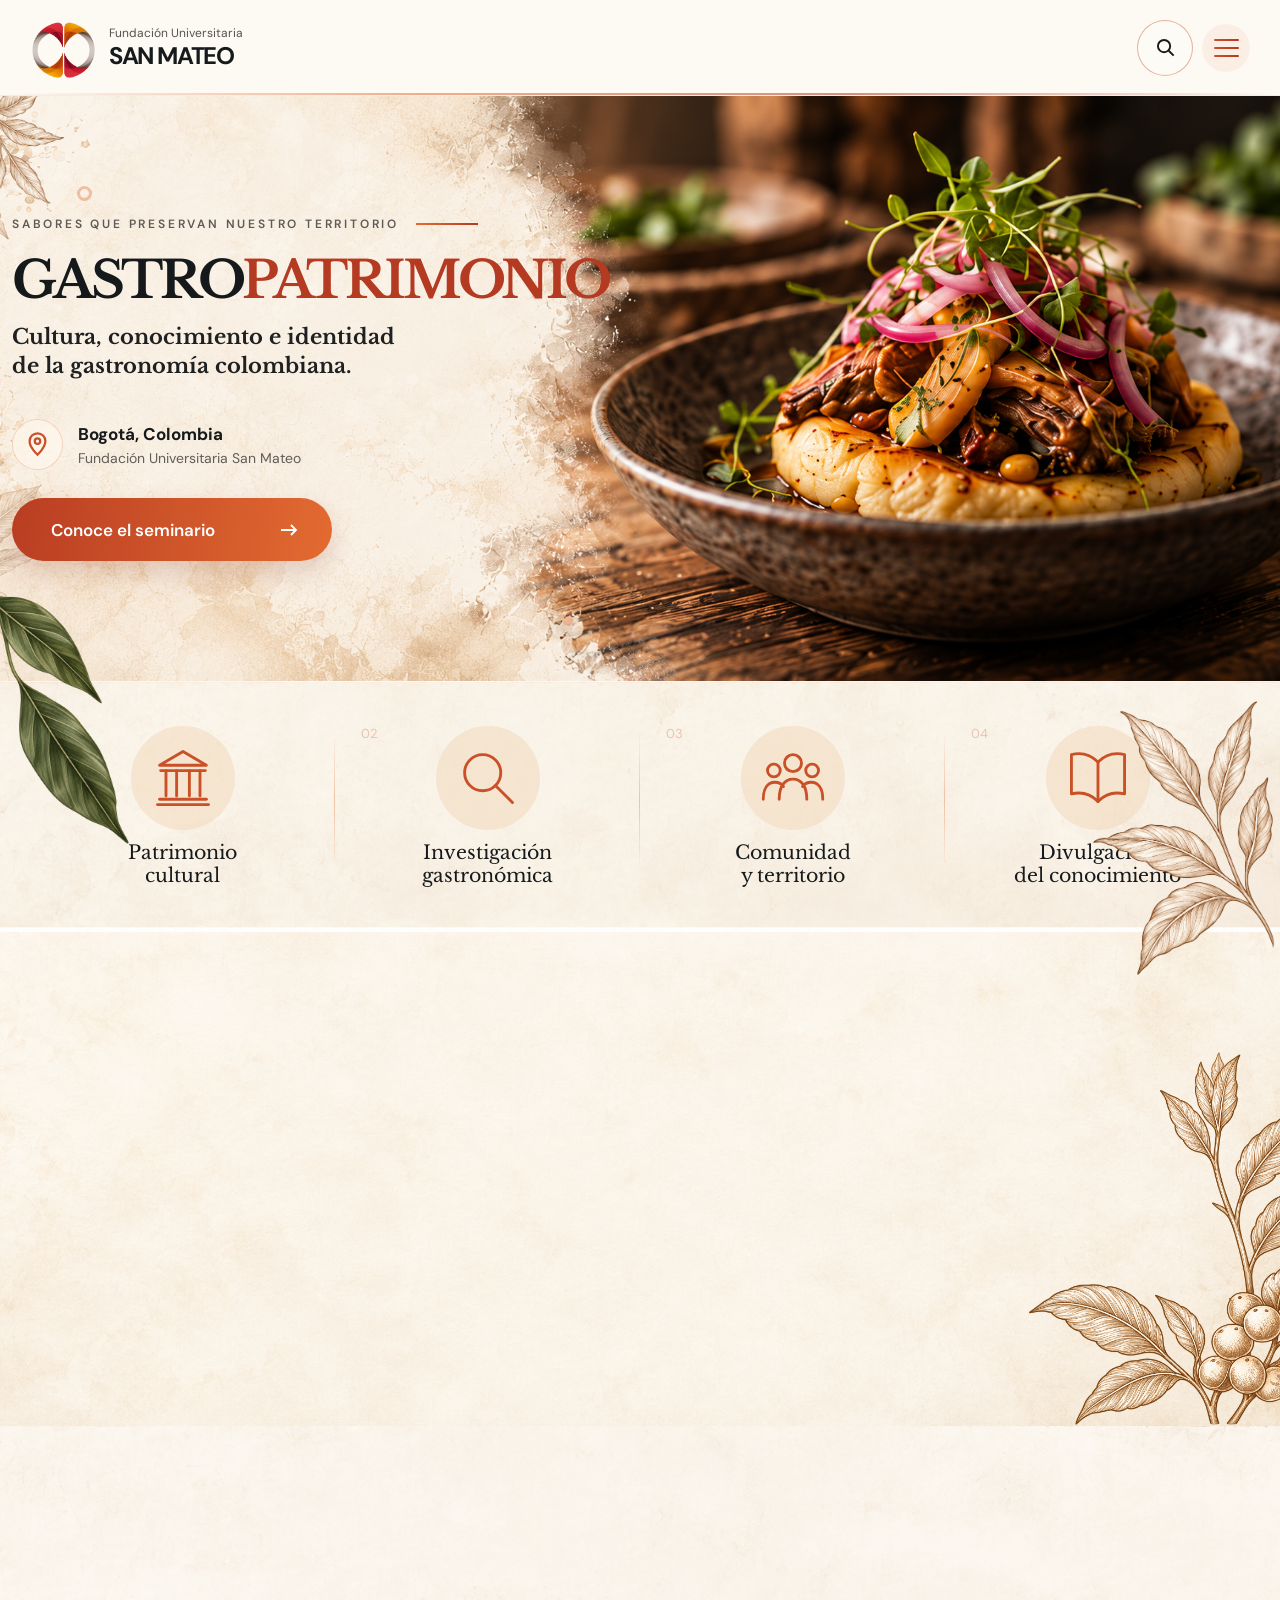
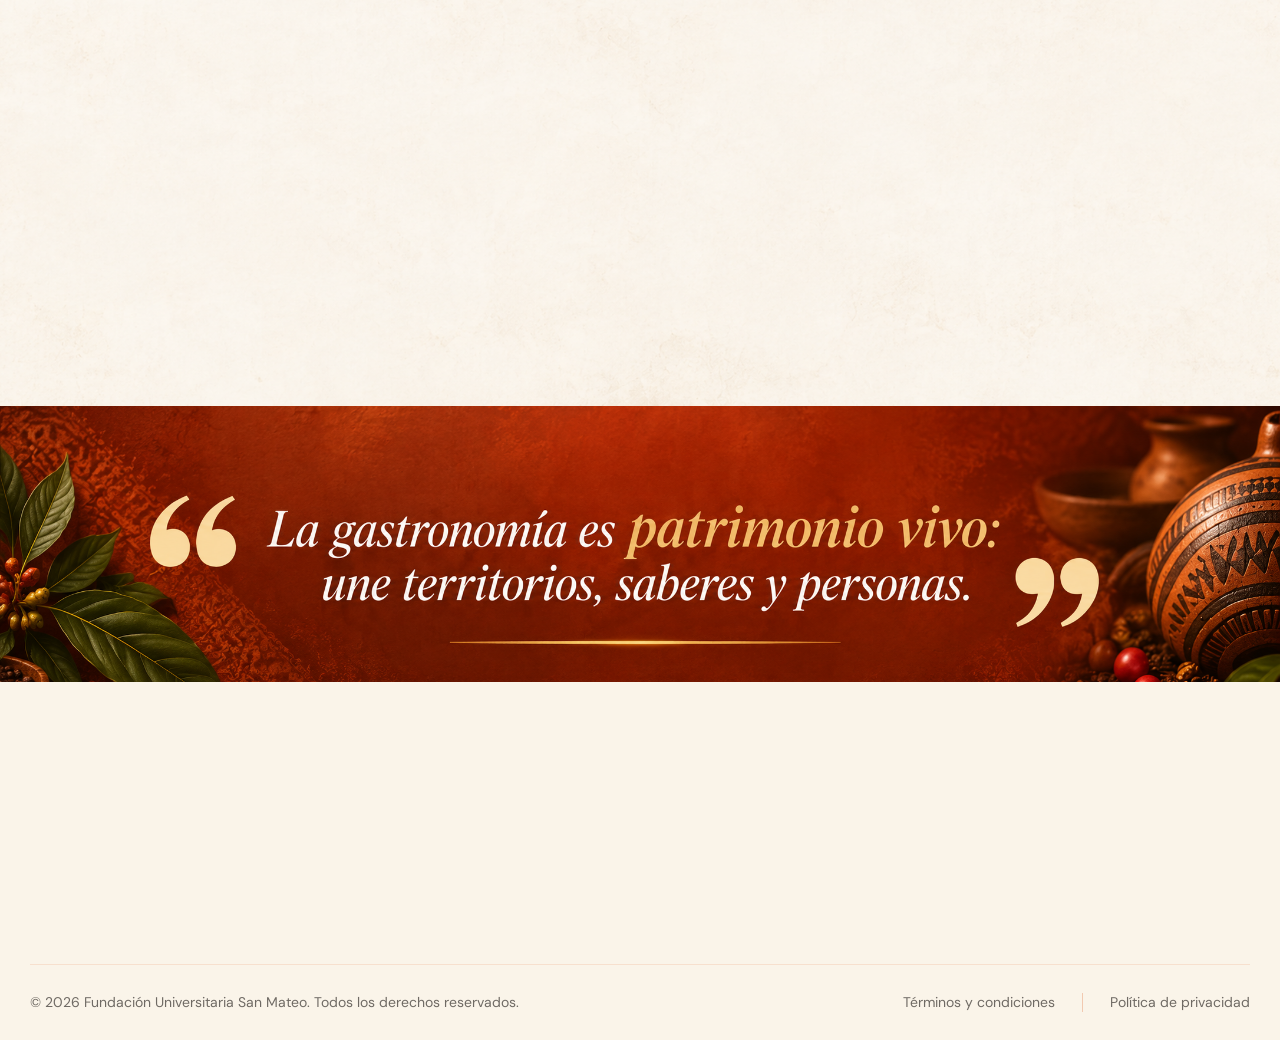
==== index.html @ 08572cc6 "Subir sitio GastroPatrimonio" ====
<!DOCTYPE html>
<html lang="es">

<head>

    <meta charset="UTF-8">

    <meta
        name="viewport"
        content="width=device-width, initial-scale=1.0"
    >

    <meta
        name="description"
        content="Gastropatrimonio - Seminario de Gastronomía de la Fundación Universitaria San Mateo"
    >

    <title>
        Gastropatrimonio | Fundación Universitaria San Mateo
    </title>

<!-- =====================================================
     FAVICON
====================================================== -->

<link
    rel="icon"
    type="image/png"
    sizes="32x32"
    href="assets/logos/logo-seminario.png?v=20261005"
>

<link
    rel="icon"
    type="image/png"
    sizes="16x16"
    href="assets/logos/logo-seminario.png?v=20261005"
>

<link
    rel="shortcut icon"
    type="image/png"
    href="assets/logos/logo-seminario.png?v=20261005"
>

<link
    rel="apple-touch-icon"
    href="assets/logos/logo-seminario.png?v=20261005"
>

<meta
    name="theme-color"
    content="#faf5ec"
>

    <link
        rel="icon"
        type="image/png"
        href="assets/logos/logo-seminario.png"
    >

    <link
        rel="preconnect"
        href="https://fonts.googleapis.com"
    >

    <link
        rel="preconnect"
        href="https://fonts.gstatic.com"
        crossorigin
    >

    <link
        href="https://fonts.googleapis.com/css2?family=DM+Sans:wght@300;400;500;600;700&family=Libre+Baskerville:ital,wght@0,400;0,700;1,400&display=swap"
        rel="stylesheet"
    >

    <script>
        document.documentElement.classList.add("js");
    </script>

    <link
        rel="stylesheet"
        href="css/styles.css"
    >

</head>


<body>


    <!-- PARTÍCULAS -->

    <div
        class="particles"
        id="particles"
        aria-hidden="true"
    ></div>



    <!-- HEADER -->

    <header
        class="header"
        id="header"
    >

        <div class="container header__container">


            <a
                href="index.html"
                class="brand"
                aria-label="Ir al inicio"
            >

                <img
                    src="assets/logos/logo-seminario.png"
                    alt="Gastropatrimonio"
                    class="brand__logo"
                >

                <div class="brand__text">

                    <span>
                        Fundación Universitaria
                    </span>

                    <strong>
                        SAN MATEO
                    </strong>

                </div>

            </a>



            <!-- NAVEGACIÓN -->

            <nav
                class="navigation"
                id="navigation"
                aria-label="Navegación principal"
            >

                <div class="navigation__mobile-title">

                    <span>
                        MENÚ
                    </span>

                    <strong>
                        GASTROPATRIMONIO
                    </strong>

                </div>


                <a
                    href="el-seminario.html"
                    class="navigation__link active"
                >

                    <span>
                        El Seminario
                    </span>

                    <b>01</b>

                </a>


                <a
                    href="linea-investigacion.html"
                    class="navigation__link"
                >

                    <span>
                        Línea de investigación
                    </span>

                    <b>02</b>

                </a>


                <a
                    href="sublinea-investigacion.html"
                    class="navigation__link"
                >

                    <span>
                        Sub-línea de investigación
                    </span>

                    <b>03</b>

                </a>


                <a
                    href="publicaciones.html"
                    class="navigation__link"
                >

                    <span>
                        Publicaciones
                    </span>

                    <b>04</b>

                </a>


                <a
                    href="investigadores.html"
                    class="navigation__link"
                >

                    <span>
                        Investigadores
                    </span>

                    <b>05</b>

                </a>


                <div class="navigation__mobile-footer">

                    <span>
                        Bogotá, Colombia
                    </span>

                    <small>
                        Fundación Universitaria San Mateo
                    </small>

                </div>

            </nav>



            <!-- ACCIONES -->

            <div class="header__actions">

                <button
                    class="search-button"
                    id="searchButton"
                    type="button"
                    aria-label="Buscar"
                >

                    <svg viewBox="0 0 24 24">

                        <circle
                            cx="10.5"
                            cy="10.5"
                            r="6.4"
                        ></circle>

                        <path
                            d="M15.4 15.4L20.5 20.5"
                        ></path>

                    </svg>

                </button>


                <button
                    class="menu-button"
                    id="menuButton"
                    type="button"
                    aria-label="Abrir menú"
                    aria-expanded="false"
                    aria-controls="navigation"
                >

                    <span></span>
                    <span></span>
                    <span></span>

                </button>

            </div>

        </div>

    </header>



    <!-- BACKDROP -->

    <button
        class="menu-backdrop"
        id="menuBackdrop"
        type="button"
        aria-label="Cerrar menú"
        tabindex="-1"
    ></button>



    <!-- BUSCADOR -->

    <div
        class="search-overlay"
        id="searchOverlay"
    >

        <div class="search-box">

            <button
                class="search-box__close"
                id="closeSearch"
                type="button"
                aria-label="Cerrar buscador"
            >
                ×
            </button>

            <span class="search-box__eyebrow">
                GASTROPATRIMONIO
            </span>

            <h2>
                ¿Qué deseas encontrar?
            </h2>

            <div class="search-box__field">

                <svg viewBox="0 0 24 24">

                    <circle
                        cx="10.5"
                        cy="10.5"
                        r="6.4"
                    ></circle>

                    <path
                        d="M15.4 15.4L20.5 20.5"
                    ></path>

                </svg>

                <input
                    type="search"
                    id="searchInput"
                    placeholder="Buscar..."
                    autocomplete="off"
                >

            </div>


            <div
                class="search-results"
                id="searchResults"
            >

                <a
                    href="el-seminario.html"
                    data-search="seminario gastronomía gastropatrimonio"
                >
                    El Seminario
                </a>

                <a
                    href="linea-investigacion.html"
                    data-search="línea investigación gastronomía"
                >
                    Línea de investigación
                </a>

                <a
                    href="sublinea-investigacion.html"
                    data-search="sub línea investigación"
                >
                    Sub-línea de investigación
                </a>

                <a
                    href="publicaciones.html"
                    data-search="publicaciones artículos libros documentos"
                >
                    Publicaciones
                </a>

                <a
                    href="investigadores.html"
                    data-search="investigadores docentes profesores"
                >
                    Investigadores
                </a>

            </div>

        </div>

    </div>



    <!-- MAIN -->

    <main>


        <!-- HERO -->

        <section class="hero">


            <img
                src="assets/images/Inicio/hojas-cafes-1 - copia.png"
                alt=""
                class="decorative-leaf decorative-leaf--hero-top"
            >

            <img
                src="assets/images/Inicio/hojas-verdes.png"
                alt=""
                class="decorative-leaf decorative-leaf--hero-bottom"
            >


            <span
                class="hero-decoration hero-decoration--one"
                aria-hidden="true"
            ></span>

            <span
                class="hero-decoration hero-decoration--two"
                aria-hidden="true"
            ></span>


            <div class="container hero__container">

                <div class="hero__content">


                    <div class="hero__eyebrow">

                        <span>
                            SABORES QUE PRESERVAN NUESTRO TERRITORIO
                        </span>

                        <i></i>

                    </div>


                    <h1 class="hero__title">
                        GASTRO<span>PATRIMONIO</span>
                    </h1>


                    <p class="hero__subtitle">

                        Cultura, conocimiento e identidad
                        <br>
                        de la gastronomía colombiana.

                    </p>


                    <div class="hero__location">

                        <div class="hero__location-icon">

                            <svg viewBox="0 0 24 24">

                                <path
                                    d="M12 21s7-6.2 7-12a7 7 0 1 0-14 0c0 5.8 7 12 7 12z"
                                ></path>

                                <circle
                                    cx="12"
                                    cy="9"
                                    r="2.4"
                                ></circle>

                            </svg>

                        </div>


                        <div class="hero__location-text">

                            <strong>
                                Bogotá, Colombia
                            </strong>

                            <span>
                                Fundación Universitaria San Mateo
                            </span>

                        </div>

                    </div>


                    <a
                        href="el-seminario.html"
                        class="main-button floating-button"
                    >

                        <span>
                            Conoce el seminario
                        </span>

                        <svg viewBox="0 0 24 24">

                            <path d="M4 12H19"></path>

                            <path
                                d="M14 7L19 12L14 17"
                            ></path>

                        </svg>

                    </a>

                </div>

            </div>

        </section>



        <!-- PILARES -->

        <section class="pillars">


            <img
                src="assets/images/Inicio/hojas-cafes-1.png"
                alt=""
                class="decorative-leaf decorative-leaf--pillars"
            >


            <div class="container pillars__grid">


                <article
                    class="pillar reveal"
                    data-reveal="up"
                >

                    <div class="pillar__number">
                        01
                    </div>

                    <div class="pillar__icon">

                        <svg viewBox="0 0 64 64">

                            <path d="M11 25H53"></path>
                            <path d="M16 25V49"></path>
                            <path d="M26 25V49"></path>
                            <path d="M38 25V49"></path>
                            <path d="M48 25V49"></path>
                            <path d="M10 52H54"></path>
                            <path d="M8 57H56"></path>
                            <path d="M32 7L10 20H54L32 7Z"></path>

                        </svg>

                    </div>

                    <h2>
                        Patrimonio
                        <br>
                        cultural
                    </h2>

                </article>



                <article
                    class="pillar reveal"
                    data-reveal="up"
                    data-delay="1"
                >

                    <div class="pillar__number">
                        02
                    </div>

                    <div class="pillar__icon">

                        <svg viewBox="0 0 64 64">

                            <circle
                                cx="27"
                                cy="27"
                                r="17"
                            ></circle>

                            <path
                                d="M39 39L55 55"
                            ></path>

                        </svg>

                    </div>

                    <h2>
                        Investigación
                        <br>
                        gastronómica
                    </h2>

                </article>



                <article
                    class="pillar reveal"
                    data-reveal="up"
                    data-delay="2"
                >

                    <div class="pillar__number">
                        03
                    </div>

                    <div class="pillar__icon">

                        <svg viewBox="0 0 64 64">

                            <circle
                                cx="32"
                                cy="18"
                                r="8"
                            ></circle>

                            <circle
                                cx="14"
                                cy="25"
                                r="6"
                            ></circle>

                            <circle
                                cx="50"
                                cy="25"
                                r="6"
                            ></circle>

                            <path
                                d="M19 52C19 40 24 33 32 33C40 33 45 40 45 52"
                            ></path>

                            <path
                                d="M4 52C4 42 8 36 15 36C18 36 21 37 23 40"
                            ></path>

                            <path
                                d="M60 52C60 42 56 36 49 36C46 36 43 37 41 40"
                            ></path>

                        </svg>

                    </div>

                    <h2>
                        Comunidad
                        <br>
                        y territorio
                    </h2>

                </article>



                <article
                    class="pillar reveal"
                    data-reveal="up"
                    data-delay="3"
                >

                    <div class="pillar__number">
                        04
                    </div>

                    <div class="pillar__icon">

                        <svg viewBox="0 0 64 64">

                            <path
                                d="M32 17C24 9 15 8 7 10V47C15 45 24 46 32 54"
                            ></path>

                            <path
                                d="M32 17C40 9 49 8 57 10V47C49 45 40 46 32 54"
                            ></path>

                            <path
                                d="M32 17V54"
                            ></path>

                        </svg>

                    </div>

                    <h2>
                        Divulgación
                        <br>
                        del conocimiento
                    </h2>

                </article>

            </div>

        </section>



        <!-- ABOUT -->

        <section class="about">


            <img
                src="assets/images/Inicio/hojas-cafes-2.png"
                alt=""
                class="decorative-leaf decorative-leaf--about"
            >


            <div class="container about__grid">


                <div
                    class="about__image reveal"
                    data-reveal="left"
                >

                    <img
                        src="assets/images/Inicio/imagen-inicio (2).png"
                        alt="Preparación gastronómica"
                    >

                    <span
                        class="about__image-detail"
                        aria-hidden="true"
                    ></span>

                </div>



                <div
                    class="about__content reveal"
                    data-reveal="right"
                >

                    <span class="section-eyebrow">
                        NUESTRO PROPÓSITO
                    </span>


                    <h2>

                        UN ESPACIO DE ENCUENTRO
                        <br>
                        ENTRE CULTURA, TERRITORIO
                        <br>
                        Y GASTRONOMÍA

                    </h2>


                    <span class="section-line"></span>


                    <p>

                        GASTROPATRIMONIO es un seminario y espacio de
                        investigación de la Fundación Universitaria San Mateo,
                        donde se articulan la cultura, el territorio, la memoria
                        y la gastronomía colombiana, como ejes para la generación
                        de conocimiento, diálogo académico y proyección social.

                    </p>


                    <a
                        href="el-seminario.html"
                        class="main-button main-button--small floating-button"
                    >

                        <span>
                            Conoce más
                        </span>

                        <svg viewBox="0 0 24 24">

                            <path d="M4 12H19"></path>

                            <path
                                d="M14 7L19 12L14 17"
                            ></path>

                        </svg>

                    </a>

                </div>



                <div
                    class="about__phrase reveal"
                    data-reveal="right"
                >

                    <div class="about__quote">
                        “
                    </div>

                    <span>La</span>
                    <span>comida</span>
                    <span>también</span>
                    <span>cuenta</span>
                    <span>quiénes somos.</span>

                </div>

            </div>

        </section>



        <!-- QUICK ACCESS -->

        <section class="quick-access">

            <div class="container">


                <div
                    class="quick-access__title reveal"
                    data-reveal="up"
                >

                    <span class="section-eyebrow">
                        EXPLORA GASTROPATRIMONIO
                    </span>

                    <h2>
                        ACCEDE RÁPIDAMENTE
                    </h2>

                    <span
                        class="section-line section-line--center"
                    ></span>

                </div>



                <div class="quick-access__grid">


                    <a
                        href="linea-investigacion.html"
                        class="quick-card reveal"
                        data-reveal="up"
                    >

                        <div class="quick-card__image">

                            <img
                                src="assets/images/Inicio/imagen-inicio (3).png"
                                alt="Línea de investigación"
                            >

                            <span class="quick-card__overlay"></span>

                        </div>


                        <div class="quick-card__icon">

                            <svg viewBox="0 0 64 64">

                                <path
                                    d="M32 17C24 9 15 8 7 10V47C15 45 24 46 32 54"
                                ></path>

                                <path
                                    d="M32 17C40 9 49 8 57 10V47C49 45 40 46 32 54"
                                ></path>

                                <path
                                    d="M32 17V54"
                                ></path>

                            </svg>

                        </div>


                        <div class="quick-card__body">

                            <h3>
                                Línea de
                                <br>
                                investigación
                            </h3>

                            <span class="quick-card__arrow">
                                →
                            </span>

                        </div>

                    </a>



                    <a
                        href="sublinea-investigacion.html"
                        class="quick-card reveal"
                        data-reveal="up"
                        data-delay="1"
                    >

                        <div class="quick-card__image">

                            <img
                                src="assets/images/Inicio/imagen-inicio (4).png"
                                alt="Sub-línea de investigación"
                            >

                            <span class="quick-card__overlay"></span>

                        </div>


                        <div class="quick-card__icon">

                            <svg viewBox="0 0 64 64">

                                <rect
                                    x="17"
                                    y="10"
                                    width="30"
                                    height="44"
                                    rx="2"
                                ></rect>

                                <path d="M24 20H40"></path>
                                <path d="M24 28H40"></path>
                                <path d="M24 36H40"></path>
                                <path d="M24 44H35"></path>

                            </svg>

                        </div>


                        <div class="quick-card__body">

                            <h3>
                                Sub-línea de
                                <br>
                                investigación
                            </h3>

                            <span class="quick-card__arrow">
                                →
                            </span>

                        </div>

                    </a>



                    <a
                        href="publicaciones.html"
                        class="quick-card reveal"
                        data-reveal="up"
                        data-delay="2"
                    >

                        <div class="quick-card__image">

                            <img
                                src="assets/images/Inicio/imagen-inicio (5).png"
                                alt="Publicaciones"
                            >

                            <span class="quick-card__overlay"></span>

                        </div>


                        <div class="quick-card__icon">

                            <svg viewBox="0 0 64 64">

                                <path
                                    d="M32 17C24 9 15 8 7 10V47C15 45 24 46 32 54"
                                ></path>

                                <path
                                    d="M32 17C40 9 49 8 57 10V47C49 45 40 46 32 54"
                                ></path>

                                <path
                                    d="M32 17V54"
                                ></path>

                            </svg>

                        </div>


                        <div class="quick-card__body">

                            <h3>
                                Publicaciones
                            </h3>

                            <span class="quick-card__arrow">
                                →
                            </span>

                        </div>

                    </a>



                    <a
                        href="investigadores.html"
                        class="quick-card reveal"
                        data-reveal="up"
                        data-delay="3"
                    >

                        <div class="quick-card__image">

                            <img
                                src="assets/images/Inicio/imagen-inicio (1).png"
                                alt="Investigadores"
                            >

                            <span class="quick-card__overlay"></span>

                        </div>


                        <div class="quick-card__icon">

                            <svg viewBox="0 0 64 64">

                                <circle
                                    cx="32"
                                    cy="18"
                                    r="8"
                                ></circle>

                                <circle
                                    cx="14"
                                    cy="25"
                                    r="6"
                                ></circle>

                                <circle
                                    cx="50"
                                    cy="25"
                                    r="6"
                                ></circle>

                                <path
                                    d="M19 52C19 40 24 33 32 33C40 33 45 40 45 52"
                                ></path>

                                <path
                                    d="M4 52C4 42 8 36 15 36C18 36 21 37 23 40"
                                ></path>

                                <path
                                    d="M60 52C60 42 56 36 49 36C46 36 43 37 41 40"
                                ></path>

                            </svg>

                        </div>


                        <div class="quick-card__body">

                            <h3>
                                Investigadores
                            </h3>

                            <span class="quick-card__arrow">
                                →
                            </span>

                        </div>

                    </a>

                </div>

            </div>

        </section>



        <!-- BANNER FINAL -->

        <section
            class="final-banner reveal-banner"
        >

            <img
                src="assets/images/Inicio/Banner-final.png"
                alt="La gastronomía es patrimonio vivo"
            >

        </section>

    </main>



    <!-- FOOTER -->

    <footer class="footer">


        <div class="container footer__grid">


            <div class="footer__brand footer-reveal">

                <img
                    src="assets/logos/logo-footer.png"
                    alt="Fundación Universitaria San Mateo"
                >

                <span>
                    EDUCACIÓN QUE TRANSFORMA
                </span>

            </div>



            <div class="footer__column footer-reveal">

                <h3>
                    Enlaces rápidos
                </h3>

                <a href="el-seminario.html">
                    El Seminario
                </a>

                <a href="linea-investigacion.html">
                    Línea de investigación
                </a>

                <a href="sublinea-investigacion.html">
                    Sub-línea de investigación
                </a>

                <a href="publicaciones.html">
                    Publicaciones
                </a>

                <a href="investigadores.html">
                    Investigadores
                </a>

            </div>



            <div class="footer__column footer-reveal">

                <h3>
                    Información
                </h3>


                <div class="footer__info">

                    <div class="footer__info-icon">

                        <svg viewBox="0 0 24 24">

                            <path
                                d="M12 21s7-6.2 7-12a7 7 0 1 0-14 0c0 5.8 7 12 7 12z"
                            ></path>

                            <circle
                                cx="12"
                                cy="9"
                                r="2.4"
                            ></circle>

                        </svg>

                    </div>

                    <span>
                        Bogotá, Colombia
                    </span>

                </div>


                <div class="footer__info">

                    <div class="footer__info-icon">

                        <svg viewBox="0 0 64 64">

                            <path d="M11 25H53"></path>
                            <path d="M16 25V49"></path>
                            <path d="M26 25V49"></path>
                            <path d="M38 25V49"></path>
                            <path d="M48 25V49"></path>
                            <path d="M10 52H54"></path>
                            <path d="M32 7L10 20H54L32 7Z"></path>

                        </svg>

                    </div>

                    <span>
                        Fundación Universitaria
                        <br>
                        San Mateo
                    </span>

                </div>

            </div>

        </div>



        <div class="container footer__bottom">

            <p>

                © <span id="year">2026</span>
                Fundación Universitaria San Mateo.
                Todos los derechos reservados.

            </p>


            <div class="footer__legal">

                <a href="#">
                    Términos y condiciones
                </a>

                <i></i>

                <a href="#">
                    Política de privacidad
                </a>

            </div>

        </div>

    </footer>



    <!-- VOLVER ARRIBA -->

    <button
        class="back-to-top"
        id="backToTop"
        type="button"
        aria-label="Volver al inicio"
    >

        <svg viewBox="0 0 24 24">

            <path d="M12 19V5"></path>

            <path
                d="M6 11L12 5L18 11"
            ></path>

        </svg>

    </button>



    <script src="js/main.js"></script>

</body>

</html>
---- css/styles.css ----
/* =========================================================
   VARIABLES
========================================================= */

:root {

    --red: #b53a22;
    --red-dark: #922c1c;

    --orange: #e46b32;
    --orange-dark: #c95027;
    --orange-light: #f2a16f;

    --black: #171a1c;
    --text: #494541;

    --cream: #faf5ec;

    --container: 1500px;

    --header-height: 112px;
}


/* =========================================================
   RESET
========================================================= */

*,
*::before,
*::after {

    margin: 0;
    padding: 0;

    box-sizing: border-box;
}


html {

    width: 100%;

    max-width: 100%;

    overflow-x: hidden;

    scroll-behavior: smooth;
}


body {

    width: 100%;

    max-width: 100%;

    min-width: 320px;

    overflow-x: hidden;

    color:
        var(--black);

    font-family:
        "DM Sans",
        Arial,
        sans-serif;

    background:
        #faf6ef;
}


body.menu-open,
body.no-scroll {

    overflow: hidden;

    touch-action: none;
}


a {

    color: inherit;

    text-decoration: none;
}


img {

    display: block;

    max-width: 100%;
}


button,
input {

    font: inherit;
}


button {

    border: 0;

    cursor: pointer;
}


svg {

    display: block;
}


::selection {

    color: white;

    background:
        var(--orange);
}


/* =========================================================
   CONTAINER
========================================================= */

.container {

    width:
        min(
            calc(100% - 100px),
            var(--container)
        );

    margin-inline: auto;
}


/* =========================================================
   PARTÍCULAS
========================================================= */

.particles {

    position: fixed;

    inset: 0;

    z-index: 60;

    width: 100vw;

    max-width: 100%;

    overflow: hidden;

    pointer-events: none;
}


.particle {

    position: absolute;

    bottom: -70px;

    width:
        var(--particle-size);

    height:
        var(--particle-size);

    border-radius: 50%;

    opacity: 0;

    background:
        radial-gradient(
            circle,
            rgba(220, 79, 37, .83) 0%,
            rgba(231, 109, 51, .55) 30%,
            rgba(219, 77, 40, .19) 58%,
            transparent 80%
        );

    filter:
        blur(
            var(--particle-blur)
        );

    animation:
        particleRise
        var(--particle-duration)
        linear
        infinite;

    animation-delay:
        var(--particle-delay);
}


@keyframes particleRise {

    0% {

        opacity: 0;

        transform:
            translate3d(
                0,
                30px,
                0
            )
            scale(.5);
    }


    12% {

        opacity:
            var(--particle-opacity);
    }


    50% {

        opacity:
            var(--particle-opacity);

        transform:
            translate3d(
                var(--particle-drift),
                -50vh,
                0
            )
            scale(1);
    }


    100% {

        opacity: 0;

        transform:
            translate3d(
                calc(
                    var(--particle-drift) *
                    -.5
                ),
                -115vh,
                0
            )
            scale(.4);
    }

}


/* =========================================================
   HEADER
========================================================= */

.header {

    position: fixed;

    top: 0;
    left: 0;

    z-index: 1200;

    width: 100%;

    height:
        var(--header-height);

    background:
        rgba(
            253,
            250,
            244,
            .985
        );

    border-bottom:
        1px solid
        rgba(
            60,
            45,
            30,
            .06
        );

    opacity: 1;

    filter:
        blur(0);

    transform:
        translateY(0);

    transition:
        transform .62s
        cubic-bezier(.22,.61,.36,1),
        opacity .45s ease,
        filter .45s ease,
        background .4s ease,
        box-shadow .4s ease;
}


.header::after {

    content: "";

    position: absolute;

    left: 0;
    right: 0;
    bottom: 0;

    height: 2px;

    opacity: .55;

    background:
        linear-gradient(
            90deg,
            transparent,
            var(--orange),
            var(--red),
            transparent
        );
}


.header.is-blurred {

    background:
        rgba(
            250,
            246,
            238,
            .8
        );

    -webkit-backdrop-filter:
        blur(18px)
        saturate(130%);

    backdrop-filter:
        blur(18px)
        saturate(130%);

    box-shadow:
        0 10px 32px
        rgba(
            52,
            37,
            24,
            .08
        );
}


.header.is-hidden {

    opacity: 0;

    filter:
        blur(8px);

    transform:
        translateY(-120%);

    pointer-events: none;
}


.header.menu-active {

    opacity: 1 !important;

    filter:
        none !important;

    transform:
        translateY(0) !important;

    pointer-events:
        auto !important;
}


.header__container {

    position: relative;

    height: 100%;

    display: flex;

    align-items: center;
}


/* =========================================================
   MAIN
========================================================= */

main {

    width: 100%;

    max-width: 100%;

    overflow-x: clip;

    padding-top:
        var(--header-height);
}


/* =========================================================
   LOGO
========================================================= */

.brand {

    position: relative;

    z-index: 10;

    flex-shrink: 0;

    display: flex;

    align-items: center;

    gap: 12px;
}


.brand__logo {

    width: 80px;
    height: 80px;

    object-fit: contain;

    transition:
        transform .45s ease;
}


.brand:hover
.brand__logo {

    transform:
        scale(1.08)
        rotate(-3deg);
}


.brand__text {

    display: flex;

    flex-direction: column;

    line-height: 1;
}


.brand__text span {

    margin-bottom: 5px;

    color:
        #57514c;

    font-size: 12px;
}


.brand__text strong {

    font-size: 29px;

    letter-spacing:
        -1.4px;
}


/* =========================================================
   NAVEGACIÓN
========================================================= */

.navigation {

    height: 100%;

    margin-left: auto;

    display: flex;

    align-items: center;

    gap: 7px;
}


.navigation__mobile-title,
.navigation__mobile-footer {

    display: none;
}


.navigation__link {

    position: relative;

    padding:
        14px
        16px;

    border-radius: 12px;

    color:
        #504c48;

    font-size:
        clamp(
            13px,
            .88vw,
            16px
        );

    font-weight: 500;

    white-space: nowrap;

    transition:
        color .3s ease,
        transform .3s ease;
}


.navigation__link span {

    position: relative;

    z-index: 2;
}


.navigation__link b {

    display: none;
}


.navigation__link::before {

    content: "";

    position: absolute;

    inset: 0;

    border-radius: inherit;

    opacity: 0;

    background:
        linear-gradient(
            135deg,
            rgba(239,133,74,.17),
            rgba(181,58,34,.06)
        );

    transform:
        scale(.84)
        translateY(5px);

    transition:
        opacity .3s ease,
        transform .4s ease;
}


.navigation__link::after {

    content: "";

    position: absolute;

    left: 18px;
    right: 18px;
    bottom: 5px;

    height: 3px;

    border-radius: 10px;

    opacity: 0;

    transform:
        scaleX(.25);

    background:
        linear-gradient(
            90deg,
            var(--orange),
            var(--red)
        );

    transition:
        opacity .3s ease,
        transform .35s ease;
}


.navigation__link:hover {

    color:
        var(--orange-dark);

    transform:
        translateY(-3px);
}


.navigation__link:hover::before {

    opacity: 1;

    transform:
        scale(1);
}


.navigation__link:hover::after {

    opacity: 1;

    transform:
        scaleX(1);
}


/* =========================================================
   HEADER ACTIONS
========================================================= */

.header__actions {

    position: relative;

    z-index: 20;

    margin-left: 14px;

    display: flex;

    align-items: center;

    gap: 9px;
}


.search-button {

    width: 56px;
    height: 56px;

    border:
        1.5px solid
        rgba(192,80,36,.42);

    border-radius: 50%;

    display: grid;

    place-items: center;

    background:
        rgba(255,255,255,.24);
}


.search-button svg {

    width: 23px;
    height: 23px;

    fill: none;

    stroke:
        #171a1c;

    stroke-width: 2;
}


.search-button:hover {

    background:
        linear-gradient(
            145deg,
            var(--orange),
            var(--red)
        );
}


.search-button:hover svg {

    stroke: white;
}


/* =========================================================
   MENU BUTTON
========================================================= */

.menu-button {

    position: relative;

    z-index: 30;

    display: none;

    width: 48px;
    height: 48px;

    border-radius: 50%;

    background:
        rgba(228,107,50,.08);

    flex-direction: column;

    align-items: center;

    justify-content: center;

    gap: 6px;
}


.menu-button span {

    width: 25px;
    height: 2px;

    border-radius: 20px;

    background:
        linear-gradient(
            90deg,
            var(--orange-dark),
            var(--red)
        );

    transition:
        transform .35s ease,
        opacity .25s ease;
}


.menu-button.active {

    background:
        linear-gradient(
            145deg,
            var(--orange),
            var(--red)
        );
}


.menu-button.active span {

    background: white;
}


.menu-button.active
span:nth-child(1) {

    transform:
        translateY(8px)
        rotate(45deg);
}


.menu-button.active
span:nth-child(2) {

    opacity: 0;
}


.menu-button.active
span:nth-child(3) {

    transform:
        translateY(-8px)
        rotate(-45deg);
}


/* =========================================================
   MENU BACKDROP
========================================================= */

.menu-backdrop {

    position: fixed;

    inset: 0;

    z-index: 1090;

    visibility: hidden;

    opacity: 0;

    background:
        rgba(30,22,17,.45);

    backdrop-filter:
        blur(4px);

    transition:
        opacity .35s ease,
        visibility .35s ease;
}


.menu-backdrop.active {

    visibility: visible;

    opacity: 1;
}


/* =========================================================
   DECORACIONES
========================================================= */

.decorative-leaf {

    position: absolute;

    z-index: 80;

    pointer-events: none;
}


.decorative-leaf--hero-top {

    top: -28px;
    left: -35px;

    width: 108px;
}


.decorative-leaf--hero-bottom {

    left: -42px;
    bottom: -180px;

    width: 190px;
}


.decorative-leaf--pillars {

    right: -10px;

    width: 215px;
}


.decorative-leaf--about {

    right: -55px;
    bottom: 0;

    width: 315px;
}


/* =========================================================
   HERO
========================================================= */

.hero {

    position: relative;

    z-index: 10;

    min-height: 585px;

    overflow: visible;

    background-color:
        #f8f0e4;

    background-image:
        url("../assets/images/Inicio/Banner-inicio.png");

    background-repeat:
        no-repeat;

    background-position:
        center;

    background-size:
        cover;
}


.hero__container {

    position: relative;

    z-index: 3;

    min-height: 585px;

    display: flex;

    align-items: center;
}


.hero__content {

    width: 45%;

    max-width: 625px;

    padding-right: 20px;

    transform:
        translateX(-34px);
}


.hero-decoration {

    position: absolute;

    z-index: 2;

    border-radius: 50%;
}


.hero-decoration--one {

    left: 6%;
    top: 90px;

    width: 15px;
    height: 15px;

    border:
        3px solid
        rgba(226,103,48,.36);
}


.hero-decoration--two {

    left: 44%;
    bottom: 55px;

    width: 10px;
    height: 10px;

    background:
        rgba(226,103,48,.32);
}


/* HERO TEXTO */

.hero__eyebrow {

    margin-bottom: 23px;

    display: flex;

    align-items: center;

    gap: 17px;
}


.hero__eyebrow span {

    color:
        #5e5a56;

    font-size:
        clamp(
            12px,
            .9vw,
            16px
        );

    font-weight: 600;

    letter-spacing:
        2.8px;

    white-space: nowrap;
}


.hero__eyebrow i {

    width: 62px;
    height: 2px;

    flex-shrink: 0;

    background:
        linear-gradient(
            90deg,
            var(--orange),
            var(--red)
        );
}


.hero__title {

    color:
        #15191b;

    font-family:
        "Libre Baskerville",
        Georgia,
        serif;

    font-size:
        clamp(
            47px,
            3.8vw,
            62px
        );

    font-weight: 700;

    line-height: 1;

    letter-spacing:
        -3.2px;

    white-space: nowrap;
}


.hero__title span {

    color:
        var(--red);
}


.hero__subtitle {

    margin-top: 17px;

    color:
        #1e2022;

    font-family:
        "Libre Baskerville",
        Georgia,
        serif;

    font-size:
        clamp(
            21px,
            1.6vw,
            28px
        );

    font-weight: 700;

    line-height: 1.38;
}


/* LOCATION */

.hero__location {

    margin-top: 38px;

    display: flex;

    align-items: center;

    gap: 15px;
}


.hero__location-icon {

    width: 51px;
    height: 51px;

    flex-shrink: 0;

    border:
        1px solid
        rgba(220,95,42,.23);

    border-radius: 50%;

    display: grid;

    place-items: center;

    background:
        rgba(255,248,238,.58);
}


.hero__location-icon svg {

    width: 27px;
    height: 31px;

    fill: none;

    stroke:
        var(--orange-dark);

    stroke-width: 2;
}


.hero__location-text {

    display: flex;

    flex-direction: column;

    gap: 4px;
}


.hero__location-text strong {

    font-size: 17px;
}


.hero__location-text span {

    color:
        #615d58;

    font-size: 14px;
}


/* =========================================================
   BOTONES
========================================================= */

.main-button {

    position: relative;

    width: 320px;
    height: 63px;

    margin-top: 28px;

    padding:
        0 31px
        0 39px;

    overflow: hidden;

    border-radius: 38px;

    display: flex;

    align-items: center;

    justify-content: space-between;

    color: white;

    font-size: 17px;

    font-weight: 600;

    background:
        linear-gradient(
            100deg,
            #b93d22,
            #e36b31
        );

    box-shadow:
        0 12px 27px
        rgba(130,37,20,.18);
}


.main-button svg {

    width: 24px;
    height: 24px;

    fill: none;

    stroke: white;

    stroke-width: 1.8;
}


.floating-button {

    animation:
        buttonFloat
        3.8s
        ease-in-out
        infinite;
}


@keyframes buttonFloat {

    0%,
    100% {

        transform:
            translateY(0);
    }

    50% {

        transform:
            translateY(-5px);
    }

}


.main-button--small {

    width: 235px;
    height: 55px;

    padding-left: 37px;

    font-size: 16px;
}


/* =========================================================
   PILARES
========================================================= */

.pillars {

    position: relative;

    z-index: 9;

    padding:
        13px
        0;

    background:
        #faf4ea
        url("../assets/images/Inicio/fondo-seccion-2.png")
        center /
        cover
        no-repeat;
}


.pillars__grid {

    min-height: 225px;

    display: grid;

    grid-template-columns:
        repeat(4, 1fr);

    align-items: center;
}


.pillar {

    position: relative;

    min-height: 180px;

    padding: 15px;

    display: flex;

    flex-direction: column;

    align-items: center;

    justify-content: center;

    text-align: center;
}


.pillar:not(:last-child)::after {

    content: "";

    position: absolute;

    top: 22px;
    right: 0;

    width: 1px;
    height: 135px;

    background:
        linear-gradient(
            transparent,
            rgba(223,104,50,.35),
            transparent
        );
}


.pillar__number {

    position: absolute;

    top: 14px;
    left: 26px;

    color:
        rgba(198,76,35,.28);

    font-size: 13px;
}


.pillar__icon {

    width: 104px;
    height: 104px;

    margin-bottom: 12px;

    border-radius: 50%;

    display: grid;

    place-items: center;

    background:
        rgba(241,216,183,.5);
}


.pillar__icon svg {

    width: 68px;
    height: 68px;

    fill: none;

    stroke:
        var(--orange-dark);

    stroke-width: 2.7;

    stroke-linecap: round;

    stroke-linejoin: round;
}


.pillar h2 {

    font-family:
        "Libre Baskerville",
        serif;

    font-size:
        clamp(
            19px,
            1.25vw,
            23px
        );

    font-weight: 400;

    line-height: 1.2;
}


/* =========================================================
   ABOUT
========================================================= */

.about {

    position: relative;

    z-index: 8;

    padding:
        62px
        0;

    background:
        #faf5ed
        url("../assets/images/Inicio/fondo-seccion-3.png")
        center /
        cover
        no-repeat;
}


.about__grid {

    display: grid;

    grid-template-columns:
        40%
        40%
        16%;

    gap: 2%;

    align-items: center;
}


.about__image {

    position: relative;

    width: 100%;

    aspect-ratio:
        1.32 / 1;
}


.about__image img {

    position: relative;

    z-index: 2;

    width: 100%;
    height: 100%;

    border-radius: 12px;

    object-fit: cover;

    box-shadow:
        0 12px 34px
        rgba(50,35,20,.13);
}


.about__image::before {

    content: "";

    position: absolute;

    left: -13px;
    bottom: -13px;

    z-index: 1;

    width: 58%;
    height: 57%;

    border:
        2px solid
        rgba(228,107,50,.45);

    border-radius: 12px;
}


.about__image-detail {

    position: absolute;

    top: -12px;
    right: -12px;

    z-index: 3;

    width: 34px;
    height: 34px;

    border-radius: 50%;

    background:
        linear-gradient(
            145deg,
            var(--orange),
            var(--red)
        );
}


.section-eyebrow {

    display: inline-block;

    margin-bottom: 10px;

    color:
        var(--orange-dark);

    font-size: 12px;

    font-weight: 700;

    letter-spacing:
        2.4px;
}


.about__content h2 {

    font-family:
        "Libre Baskerville",
        serif;

    font-size:
        clamp(
            25px,
            1.9vw,
            35px
        );

    line-height: 1.18;
}


.section-line {

    width: 62px;
    height: 4px;

    margin:
        16px
        0
        23px;

    display: block;

    border-radius: 10px;

    background:
        linear-gradient(
            90deg,
            var(--orange),
            var(--red)
        );
}


.section-line--center {

    margin:
        11px
        auto
        0;
}


.about__content p {

    max-width: 610px;

    color:
        #494641;

    font-size:
        clamp(
            15px,
            1vw,
            17px
        );

    line-height: 1.6;
}


.about__phrase {

    display: flex;

    flex-direction: column;

    align-items: center;

    color:
        #943621;

    font-family:
        "Libre Baskerville",
        serif;

    font-size:
        clamp(
            19px,
            1.35vw,
            25px
        );

    font-style: italic;

    text-align: center;

    transform:
        rotate(-5deg);
}


.about__quote {

    height: 42px;

    color:
        var(--orange);

    font-size: 70px;

    opacity: .55;
}


/* =========================================================
   QUICK ACCESS
========================================================= */

.quick-access {

    position: relative;

    z-index: 7;

    padding:
        43px
        0
        47px;

    background:
        #faf6ef
        url("../assets/images/Inicio/fondo-seccion4.png")
        center /
        cover
        no-repeat;
}


.quick-access__title {

    margin-bottom: 31px;

    text-align: center;
}


.quick-access__title h2 {

    font-family:
        "Libre Baskerville",
        serif;

    font-size:
        clamp(
            27px,
            1.85vw,
            34px
        );
}


.quick-access__grid {

    display: grid;

    grid-template-columns:
        repeat(
            4,
            minmax(0, 1fr)
        );

    gap: 24px;
}


.quick-card {

    position: relative;

    overflow: hidden;

    border-radius: 13px;

    background:
        rgba(250,244,234,.97);

    box-shadow:
        0 7px 19px
        rgba(60,40,20,.07);

    transition:
        transform .45s ease,
        box-shadow .4s ease;
}


.quick-card:hover {

    transform:
        translateY(-10px);

    box-shadow:
        0 22px 42px
        rgba(125,56,24,.17);
}


.quick-card__image {

    position: relative;

    width: 100%;

    aspect-ratio:
        1.38 / 1;

    overflow: hidden;
}


.quick-card__image img {

    width: 100%;
    height: 100%;

    object-fit: cover;

    transition:
        transform .7s ease;
}


.quick-card:hover
.quick-card__image img {

    transform:
        scale(1.06);
}


.quick-card__overlay {

    position: absolute;

    inset: 0;

    background:
        linear-gradient(
            transparent 55%,
            rgba(185,62,30,.2)
        );
}


.quick-card__icon {

    position: absolute;

    top: 58%;
    left: 50%;

    z-index: 5;

    width: 80px;
    height: 80px;

    border:
        4px solid
        #fff8ef;

    border-radius: 50%;

    display: grid;

    place-items: center;

    background:
        linear-gradient(
            145deg,
            var(--orange),
            var(--red-dark)
        );

    transform:
        translate(-50%, -50%);
}


.quick-card__icon svg {

    width: 44px;
    height: 44px;

    fill: none;

    stroke: white;

    stroke-width: 2.5;

    stroke-linecap: round;

    stroke-linejoin: round;
}


.quick-card__body {

    min-height: 152px;

    padding:
        57px
        17px
        21px;

    display: flex;

    flex-direction: column;

    align-items: center;

    justify-content: center;

    text-align: center;
}


.quick-card__body h3 {

    font-size:
        clamp(
            18px,
            1.08vw,
            21px
        );

    line-height: 1.2;
}


.quick-card__arrow {

    margin-top: 10px;

    color:
        var(--orange-dark);

    font-size: 32px;
}


/* =========================================================
   BANNER FINAL
========================================================= */

.final-banner {

    position: relative;

    z-index: 6;

    width: 100%;

    max-width: 100%;

    overflow: hidden;

    line-height: 0;

    background:
        #9d3019;
}


.final-banner img {

    width: 100%;
    height: auto;
}


/* =========================================================
   FOOTER
========================================================= */

.footer {

    position: relative;

    z-index: 5;

    width: 100%;

    max-width: 100%;

    overflow: hidden;

    background:
        #faf4e9;
}


.footer__grid {

    min-height: 270px;

    padding:
        45px
        0
        40px;

    display: grid;

    grid-template-columns:
        1.25fr
        .95fr
        1.05fr;

    align-items: center;
}


.footer__grid > *:not(:first-child) {

    padding-left: 60px;

    border-left:
        1px solid
        rgba(220,104,48,.22);
}


.footer__brand img {

    width:
        min(
            345px,
            100%
        );
}


.footer__brand span {

    display: block;

    margin-top: 14px;

    color:
        #716c66;

    font-size: 17px;
}


.footer__column h3 {

    margin-bottom: 17px;

    font-size: 19px;
}


.footer__column h3::after {

    content: "";

    display: block;

    width: 36px;
    height: 3px;

    margin-top: 7px;

    background:
        linear-gradient(
            90deg,
            var(--orange),
            var(--red)
        );
}


.footer__column > a {

    display: block;

    width: fit-content;

    margin-bottom: 8px;

    color:
        #5e5a55;

    font-size: 16px;
}


.footer__info {

    margin-bottom: 17px;

    display: flex;

    align-items: center;

    gap: 14px;
}


.footer__info-icon {

    width: 43px;
    height: 43px;

    flex-shrink: 0;

    border-radius: 50%;

    display: grid;

    place-items: center;

    background:
        rgba(232,111,54,.08);
}


.footer__info-icon svg {

    width: 25px;
    height: 25px;

    fill: none;

    stroke:
        var(--orange-dark);

    stroke-width: 2.2;
}


.footer__info span {

    color:
        #5e5a55;

    font-size: 16px;
}


.footer__bottom {

    min-height: 76px;

    border-top:
        1px solid
        rgba(226,117,61,.16);

    display: flex;

    align-items: center;

    justify-content: space-between;

    gap: 30px;

    color:
        #6f6a64;

    font-size: 14px;
}


.footer__legal {

    display: flex;

    align-items: center;

    gap: 27px;
}


.footer__legal i {

    width: 1px;
    height: 19px;

    background:
        rgba(226,117,61,.33);
}


/* =========================================================
   REVEALS
========================================================= */

.reveal {

    opacity: 0;

    filter:
        blur(7px);

    transition:
        opacity .75s ease,
        filter .75s ease,
        transform .92s
        cubic-bezier(.16,1,.3,1);
}


.reveal[data-reveal="up"] {

    transform:
        translateY(48px);
}


.reveal[data-reveal="left"] {

    transform:
        translateX(-55px);
}


.reveal[data-reveal="right"] {

    transform:
        translateX(55px);
}


.reveal.in-view {

    opacity: 1;

    filter:
        blur(0);

    transform:
        translate(0, 0);
}


.reveal[data-delay="1"] {

    transition-delay: .09s;
}


.reveal[data-delay="2"] {

    transition-delay: .18s;
}


.reveal[data-delay="3"] {

    transition-delay: .27s;
}


.footer-reveal {

    opacity: 0;

    transform:
        translateY(30px);

    transition:
        opacity .7s ease,
        transform .8s ease;
}


.footer-reveal.in-view {

    opacity: 1;

    transform:
        translateY(0);
}


/* =========================================================
   VOLVER ARRIBA
========================================================= */

.back-to-top {

    position: fixed;

    right:
        max(
            20px,
            env(safe-area-inset-right)
        );

    bottom:
        max(
            20px,
            env(safe-area-inset-bottom)
        );

    z-index: 800;

    width: 56px;
    height: 56px;

    max-width:
        calc(100vw - 40px);

    border-radius: 50%;

    display: grid;

    place-items: center;

    background:
        linear-gradient(
            145deg,
            var(--orange),
            var(--red-dark)
        );

    opacity: 0;

    visibility: hidden;

    transform:
        translateY(15px)
        scale(.88);

    box-shadow:
        0 10px 26px
        rgba(113,36,20,.28);

    transition:
        opacity .35s ease,
        visibility .35s ease,
        transform .35s ease;

    contain: layout paint;
}


.back-to-top.show {

    opacity: 1;

    visibility: visible;

    transform:
        translateY(0)
        scale(1);
}


.back-to-top:hover {

    transform:
        translateY(-4px)
        scale(1.04);
}


.back-to-top svg {

    width: 24px;
    height: 24px;

    fill: none;

    stroke: white;

    stroke-width: 2;

    stroke-linecap: round;

    stroke-linejoin: round;
}


/* =========================================================
   BUSCADOR
========================================================= */

.search-overlay {

    position: fixed;

    inset: 0;

    z-index: 5000;

    padding-top: 140px;

    display: flex;

    justify-content: center;

    align-items: flex-start;

    visibility: hidden;

    opacity: 0;

    background:
        rgba(24,19,16,.67);

    backdrop-filter:
        blur(9px);

    transition:
        .35s ease;
}


.search-overlay.open {

    visibility: visible;

    opacity: 1;
}


.search-box {

    position: relative;

    width:
        min(
            680px,
            calc(100% - 40px)
        );

    padding: 46px;

    border-radius: 19px;

    background:
        #fffaf2;
}


.search-box__close {

    position: absolute;

    top: 12px;
    right: 20px;

    color:
        var(--orange-dark);

    font-size: 35px;

    background:
        transparent;
}


.search-box__eyebrow {

    color:
        var(--orange-dark);

    font-size: 12px;

    font-weight: 700;

    letter-spacing: 3px;
}


.search-box h2 {

    margin:
        8px
        0
        24px;

    font-family:
        "Libre Baskerville",
        serif;
}


.search-box__field {

    height: 61px;

    padding:
        0
        18px;

    border:
        1px solid
        rgba(222,111,56,.4);

    border-radius: 35px;

    display: flex;

    align-items: center;

    gap: 13px;

    background: white;
}


.search-box__field svg {

    width: 22px;
    height: 22px;

    fill: none;

    stroke:
        var(--orange-dark);

    stroke-width: 2;
}


.search-box__field input {

    width: 100%;

    border: 0;

    outline: 0;

    background:
        transparent;
}


.search-results {

    margin-top: 16px;

    display: flex;

    flex-direction: column;
}


.search-results a {

    padding:
        13px
        8px;

    border-bottom:
        1px solid
        #e8ded1;
}


/* =========================================================
   RESPONSIVE 1320
========================================================= */

@media (max-width: 1320px) {

    :root {

        --header-height:
            96px;
    }


    .container {

        width:
            calc(100% - 60px);
    }


    .brand__logo {

        width: 67px;
        height: 67px;
    }


    .brand__text strong {

        font-size: 24px;
    }


    .menu-button {

        display: flex;
    }


    .header__actions {

        margin-left: auto;
    }


    .navigation {

        position: absolute;

        top: 100%;

        right:
            calc(
                (
                    100vw -
                    min(
                        calc(100vw - 60px),
                        var(--container)
                    )
                ) /
                -2
            );

        z-index: 40;

        width:
            min(
                460px,
                calc(100vw - 40px)
            );

        height:
            calc(
                100dvh -
                var(--header-height)
            );

        margin: 0;

        padding:
            34px
            30px
            36px;

        display: flex;

        flex-direction: column;

        align-items: stretch;

        gap: 10px;

        overflow-y: auto;

        background:
            rgba(250,246,238,.985);

        visibility: hidden;

        opacity: 0;

        pointer-events: none;

        transform:
            translateX(110%);

        transition:
            visibility .4s ease,
            opacity .35s ease,
            transform .48s
            cubic-bezier(.16,1,.3,1);
    }


    .navigation.open {

        visibility: visible;

        opacity: 1;

        pointer-events: auto;

        transform:
            translateX(0);
    }


    .navigation__mobile-title {

        display: flex;

        flex-direction: column;

        padding:
            0
            5px
            20px;

        border-bottom:
            1px solid
            rgba(219,105,50,.14);
    }


    .navigation__mobile-title span {

        margin-bottom: 5px;

        color:
            var(--orange-dark);

        font-size: 10px;

        font-weight: 700;

        letter-spacing: 3px;
    }


    .navigation__mobile-title strong {

        font-family:
            "Libre Baskerville",
            serif;

        font-size: 19px;
    }


    .navigation__link {

        width: 100%;

        min-height: 61px;

        padding:
            0
            18px;

        border-radius: 13px;

        display: flex;

        align-items: center;

        justify-content: space-between;

        font-size: 16px;

        white-space: normal;

        background:
            rgba(255,255,255,.35);

        opacity: 0;

        transform:
            translateX(35px);
    }


    .navigation__link::before,
    .navigation__link::after {

        display: none;
    }


    .navigation__link b {

        display: inline-block;

        color:
            rgba(199,78,34,.45);

        font-size: 11px;
    }


    .navigation.open
    .navigation__link {

        opacity: 1;

        transform:
            translateX(0);
    }


    .navigation__mobile-footer {

        display: flex;

        flex-direction: column;

        margin-top: auto;

        padding:
            24px
            5px
            4px;

        border-top:
            1px solid
            rgba(220,105,52,.14);
    }


    .navigation__mobile-footer span {

        font-size: 13px;

        font-weight: 600;
    }


    .navigation__mobile-footer small {

        font-size: 11px;
    }


    .hero__content {

        width: 49%;

        max-width: 590px;

        transform:
            translateX(-18px);
    }


    .hero__title {

        font-size:
            clamp(
                44px,
                4vw,
                56px
            );
    }

}


/* =========================================================
   TABLET HORIZONTAL
========================================================= */

@media (max-width: 1050px) {

    .hero {

        min-height: 590px;

        background-position:
            61% center;
    }


    .hero__container {

        min-height: 590px;
    }


    .hero__content {

        width: 59%;

        transform: none;
    }


    .hero__title {

        white-space: normal;
    }


    .pillars__grid {

        grid-template-columns:
            repeat(2, 1fr);
    }


    .pillar:nth-child(2)::after {

        display: none;
    }


    .about__grid {

        grid-template-columns:
            1fr
            1fr;

        gap: 43px;
    }


    .about__phrase {

        display: none;
    }


    .quick-access__grid {

        grid-template-columns:
            repeat(2, 1fr);

        gap: 27px;
    }


    /* =====================================================
       FOOTER RESPONSIVE CENTRADO
    ====================================================== */

    .footer__grid {

        grid-template-columns:
            1fr
            1fr;

        gap:
            42px
            50px;

        text-align: center;
    }


    .footer__brand {

        grid-column:
            1 / -1;

        display: flex;

        flex-direction: column;

        align-items: center;

        justify-content: center;

        text-align: center;
    }


    .footer__brand img {

        margin-inline: auto;
    }


    .footer__grid > *:not(:first-child) {

        padding-left: 0;

        border-left: 0;
    }


    .footer__column {

        display: flex;

        flex-direction: column;

        align-items: center;

        justify-content: flex-start;

        text-align: center;
    }


    .footer__column h3 {

        text-align: center;
    }


    .footer__column h3::after {

        margin:
            7px
            auto
            0;
    }


    .footer__column > a {

        margin-left: auto;

        margin-right: auto;
    }


    .footer__info {

        justify-content: center;

        text-align: left;
    }


    .footer__bottom {

        padding:
            21px
            0;

        flex-direction: column;

        align-items: center;

        justify-content: center;

        gap: 14px;

        text-align: center;
    }


    .footer__legal {

        justify-content: center;
    }

}


/* =========================================================
   TABLET VERTICAL
========================================================= */

@media (max-width: 768px) {

    :root {

        --header-height:
            84px;
    }


    .container {

        width:
            calc(100% - 34px);
    }


    .brand__logo {

        width: 56px;
        height: 56px;
    }


    .brand__text span {

        font-size: 8px;
    }


    .brand__text strong {

        font-size: 20px;
    }


    .search-button,
    .menu-button {

        width: 44px;
        height: 44px;
    }


    .navigation {

        right: -17px;

        width:
            min(
                430px,
                calc(100vw - 24px)
            );
    }


    /* HERO */

    .hero {

        min-height: 690px;

        background-position:
            66% center;
    }


    .hero::before {

        content: "";

        position: absolute;

        inset: 0;

        z-index: 1;

        pointer-events: none;

        background:
            linear-gradient(
                90deg,
                rgba(249,244,235,.98) 0%,
                rgba(249,244,235,.91) 46%,
                rgba(249,244,235,.48) 75%,
                transparent 100%
            );
    }


    .hero__container {

        min-height: 690px;

        align-items:
            flex-start;
    }


    .hero__content {

        width: 78%;

        padding-top: 108px;

        transform: none;
    }


    .hero__eyebrow span {

        white-space: normal;

        font-size: 11px;
    }


    .hero__title {

        font-size:
            clamp(
                38px,
                7vw,
                49px
            );
    }


    .hero__subtitle {

        font-size: 20px;
    }


    .about__grid {

        grid-template-columns:
            1fr;

        gap: 37px;
    }


    .about__image {

        aspect-ratio:
            1.45 / 1;
    }


    .decorative-leaf--hero-top {

        width: 110px;
    }


    .decorative-leaf--hero-bottom {

        width: 120px;

        bottom: -48px;
    }


    .decorative-leaf--pillars {

        width: 135px;
    }


    .decorative-leaf--about {

        width: 165px;
    }


    /* FLECHA SEGURA */

    .back-to-top {

        right:
            max(
                16px,
                env(safe-area-inset-right)
            );

        bottom:
            max(
                16px,
                env(safe-area-inset-bottom)
            );

        width: 52px;
        height: 52px;
    }

}


/* =========================================================
   CELULAR
========================================================= */

@media (max-width: 600px) {

    :root {

        --header-height:
            78px;
    }


    .container {

        width:
            calc(100% - 28px);
    }


    .brand__logo {

        width: 51px;
        height: 51px;
    }


    .brand__text strong {

        font-size: 18px;
    }


    .header__actions {

        gap: 5px;
    }


    .search-button,
    .menu-button {

        width: 41px;
        height: 41px;
    }


    /* MENU */

    .navigation {

        top: 100%;

        right: -14px;

        width: 100vw;

        max-width: 100vw;

        height:
            calc(
                100dvh -
                var(--header-height)
            );

        padding:
            28px
            20px
            30px;

        border-left: 0;

        transform:
            translateY(-15px);

        opacity: 0;
    }


    .navigation.open {

        transform:
            translateY(0);

        opacity: 1;
    }


    .navigation__link {

        min-height: 58px;

        padding:
            0
            16px;

        font-size: 15px;
    }


    /* HERO */

    .hero {

        min-height: 690px;

        background-position:
            68% center;
    }


    .hero::before {

        background:
            linear-gradient(
                90deg,
                rgba(249,244,235,.99) 0%,
                rgba(249,244,235,.94) 52%,
                rgba(249,244,235,.62) 78%,
                rgba(249,244,235,.14) 100%
            );
    }


    .hero__container {

        min-height: 690px;
    }


    .hero__content {

        width: 100%;

        padding-top: 115px;
        padding-right: 0;

        transform: none;
    }


    .hero__eyebrow {

        max-width: 90%;
    }


    .hero__eyebrow span {

        font-size: 10px;

        letter-spacing:
            1.7px;
    }


    .hero__title {

        font-size:
            clamp(
                32px,
                9vw,
                40px
            );

        white-space: normal;
    }


    .hero__subtitle {

        max-width: 355px;

        font-size: 18px;
    }


    .hero__location-icon {

        width: 43px;
        height: 43px;
    }


    .hero__location-text strong {

        font-size: 14px;
    }


    .hero__location-text span {

        font-size: 11px;
    }


    .main-button {

        width:
            min(
                270px,
                100%
            );

        height: 55px;

        padding:
            0
            23px
            0
            29px;

        font-size: 15px;
    }


    /* PILARES */

    .pillars__grid {

        grid-template-columns:
            1fr;
    }


    .pillar {

        min-height: 190px;
    }


    .pillar:not(:last-child)::after,
    .pillar:nth-child(2)::after {

        display: block;

        top: auto;

        left: 15%;
        right: 15%;
        bottom: 0;

        width: 70%;
        height: 1px;
    }


    .pillar__icon {

        width: 98px;
        height: 98px;
    }


    /* ABOUT */

    .about {

        padding:
            47px
            0;
    }


    .about__image {

        width:
            calc(100% - 12px);

        margin-left: 12px;

        aspect-ratio:
            1.1 / 1;
    }


    .about__content h2 {

        font-size: 23px;
    }


    .about__content p {

        font-size: 15px;
    }


    /* QUICK */

    .quick-access__grid {

        grid-template-columns:
            1fr;

        gap: 26px;
    }


    .quick-card {

        max-width: 480px;

        margin-inline: auto;
    }


    .quick-card__image {

        aspect-ratio:
            1.45 / 1;
    }


    .quick-card__icon {

        top: 61%;

        width: 77px;
        height: 77px;
    }


    /* =====================================================
       FOOTER MÓVIL TOTALMENTE CENTRADO
    ====================================================== */

    .footer__grid {

        display: flex;

        flex-direction: column;

        align-items: center;

        justify-content: center;

        gap: 0;

        padding:
            44px
            0
            36px;

        text-align: center;
    }


    .footer__grid > * {

        width: 100%;

        padding-left:
            0 !important;

        padding-right:
            0 !important;

        border-left:
            0 !important;
    }


    .footer__brand {

        padding-bottom: 29px;

        display: flex;

        flex-direction: column;

        align-items: center;

        justify-content: center;

        text-align: center;

        border-bottom:
            1px solid
            rgba(223,111,55,.15);
    }


    .footer__brand img {

        width:
            min(
                285px,
                82vw
            );

        margin:
            0
            auto;
    }


    .footer__brand span {

        width: 100%;

        text-align: center;
    }


    .footer__column {

        width: 100%;

        padding-top: 27px;

        display: flex;

        flex-direction: column;

        align-items: center;

        justify-content: center;

        text-align: center;
    }


    .footer__column +
    .footer__column {

        margin-top: 25px;

        border-top:
            1px solid
            rgba(223,111,55,.12) !important;
    }


    .footer__column h3 {

        width: 100%;

        text-align: center;
    }


    .footer__column h3::after {

        margin:
            7px
            auto
            0;
    }


    .footer__column > a {

        width: fit-content;

        margin-left: auto;

        margin-right: auto;

        text-align: center;
    }


    .footer__info {

        width: fit-content;

        max-width: 100%;

        margin-left: auto;
        margin-right: auto;

        justify-content: center;

        text-align: left;
    }


    .footer__bottom {

        min-height: 0;

        padding:
            22px
            0
            26px;

        flex-direction: column;

        align-items: center;

        justify-content: center;

        gap: 16px;

        text-align: center;

        font-size: 12px;
    }


    .footer__bottom p {

        width: 100%;

        max-width: 420px;

        margin-inline: auto;

        text-align: center;
    }


    .footer__legal {

        width: 100%;

        display: flex;

        flex-wrap: wrap;

        align-items: center;

        justify-content: center;

        gap:
            10px
            14px;

        text-align: center;
    }


    /* =====================================================
       FLECHA DENTRO DEL VIEWPORT
    ====================================================== */

    .back-to-top {

        right:
            max(
                14px,
                env(safe-area-inset-right)
            );

        bottom:
            max(
                14px,
                env(safe-area-inset-bottom)
            );

        width: 48px;
        height: 48px;

        max-width:
            calc(100vw - 28px);

        transform:
            translateY(12px)
            scale(.9);
    }


    .back-to-top.show {

        transform:
            translateY(0)
            scale(1);
    }


    .back-to-top:hover {

        transform:
            translateY(-3px)
            scale(1.03);
    }


    .back-to-top svg {

        width: 21px;
        height: 21px;
    }


    /* SEARCH */

    .search-overlay {

        padding-top: 95px;
    }


    .search-box {

        width:
            calc(100% - 28px);

        padding:
            38px
            22px
            25px;
    }

}


/* =========================================================
   CELULAR PEQUEÑO
========================================================= */

@media (max-width: 430px) {

    .brand__text {

        display: none;
    }


    .header__actions {

        margin-left: auto;
    }


    .hero {

        min-height: 680px;
    }


    .hero__container {

        min-height: 680px;
    }


    .hero__content {

        padding-top: 110px;
    }


    .hero__title {

        font-size: 32px;
    }


    .hero__subtitle {

        font-size: 16px;
    }


    .hero__eyebrow span {

        font-size: 9px;
    }


    .hero__eyebrow i {

        display: none;
    }


    .about__content h2 br {

        display: none;
    }


    .quick-access__title h2 {

        font-size: 20px;
    }


    .footer__brand img {

        width: 245px;
    }


    .footer__info {

        max-width: 280px;
    }


    .back-to-top {

        right:
            max(
                12px,
                env(safe-area-inset-right)
            );

        bottom:
            max(
                12px,
                env(safe-area-inset-bottom)
            );

        width: 46px;
        height: 46px;
    }

}


/* =========================================================
   INTRO
========================================================= */

html.js
.particles {

    opacity: 0;

    transition:
        opacity 1.1s ease;
}


html.js.page-ready
.particles {

    opacity: 1;
}


html.js
.hero::after {

    content: "";

    position: absolute;

    inset: 0;

    z-index: 2;

    pointer-events: none;

    background:
        linear-gradient(
            90deg,
            #faf4ea,
            #f7eee1
        );

    transform:
        scaleX(1);

    transform-origin:
        right;

    transition:
        transform 1.15s
        cubic-bezier(.76,0,.24,1)
        .08s;
}


html.js.page-ready
.hero::after {

    transform:
        scaleX(0);
}


html.js:not(.page-ready)
.brand,

html.js:not(.page-ready)
.header__actions,

html.js:not(.page-ready)
.navigation__link,

html.js:not(.page-ready)
.hero__eyebrow,

html.js:not(.page-ready)
.hero__title,

html.js:not(.page-ready)
.hero__subtitle,

html.js:not(.page-ready)
.hero__location,

html.js:not(.page-ready)
.hero .main-button {

    opacity: 0;

    filter:
        blur(8px);
}


html.js:not(.page-ready)
.hero__eyebrow,

html.js:not(.page-ready)
.hero__subtitle,

html.js:not(.page-ready)
.hero__location,

html.js:not(.page-ready)
.hero .main-button {

    translate:
        0
        26px;
}


html.js:not(.page-ready)
.hero__title {

    translate:
        -34px
        0;
}


html.js.page-ready
.brand,

html.js.page-ready
.header__actions,

html.js.page-ready
.navigation__link,

html.js.page-ready
.hero__eyebrow,

html.js.page-ready
.hero__title,

html.js.page-ready
.hero__subtitle,

html.js.page-ready
.hero__location,

html.js.page-ready
.hero .main-button {

    opacity: 1;

    filter:
        blur(0);

    translate:
        0
        0;

    transition:
        opacity .72s ease,
        filter .72s ease,
        translate .88s
        cubic-bezier(.16,1,.3,1);
}


@media (max-width: 1320px) {

    html.js:not(.page-ready)
    .navigation__link,

    html.js.page-ready
    .navigation__link {

        filter: none;

        translate: none;
    }

}


/* =========================================================
   REDUCED MOTION
========================================================= */

@media (prefers-reduced-motion: reduce) {

    *,
    *::before,
    *::after {

        animation-duration:
            .01ms !important;

        animation-iteration-count:
            1 !important;

        transition-duration:
            .01ms !important;
    }


    .particle {

        display: none;
    }


    .reveal,
    .footer-reveal {

        opacity:
            1 !important;

        filter:
            none !important;

        transform:
            none !important;
    }

}
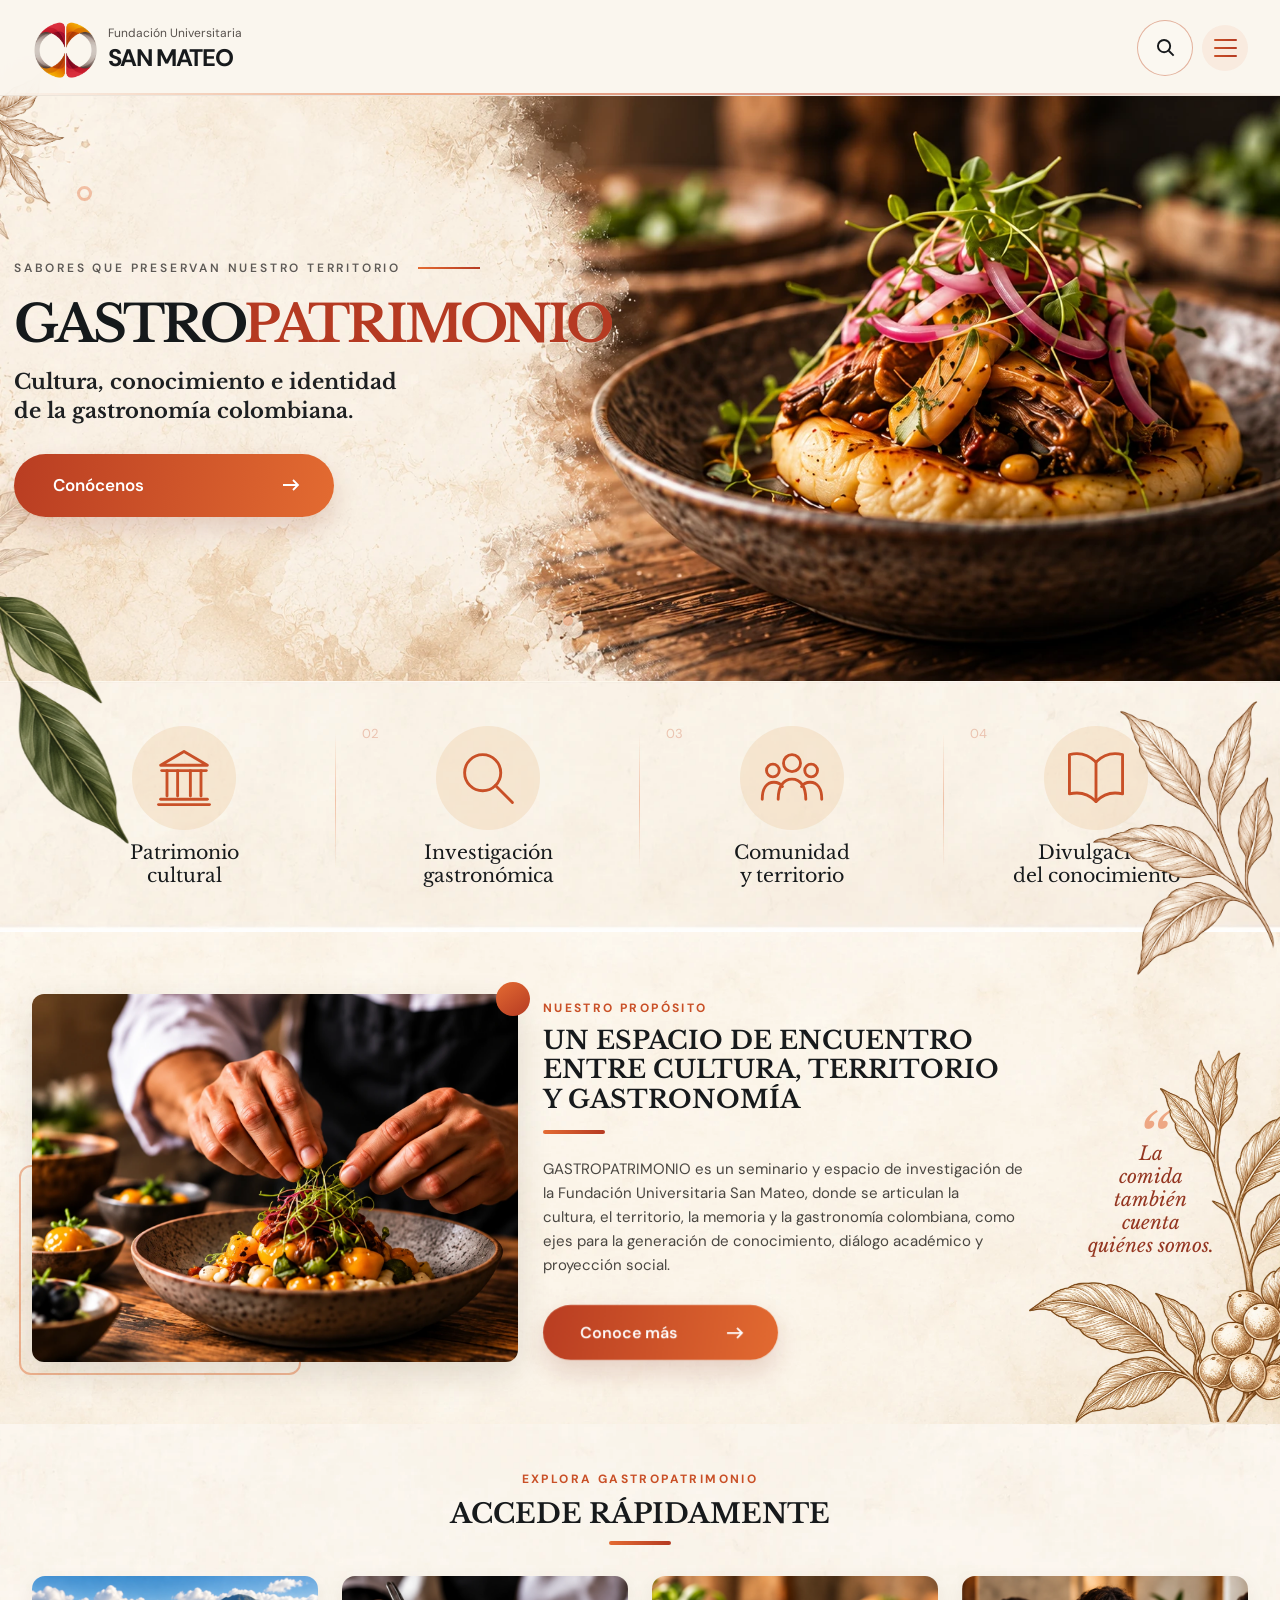
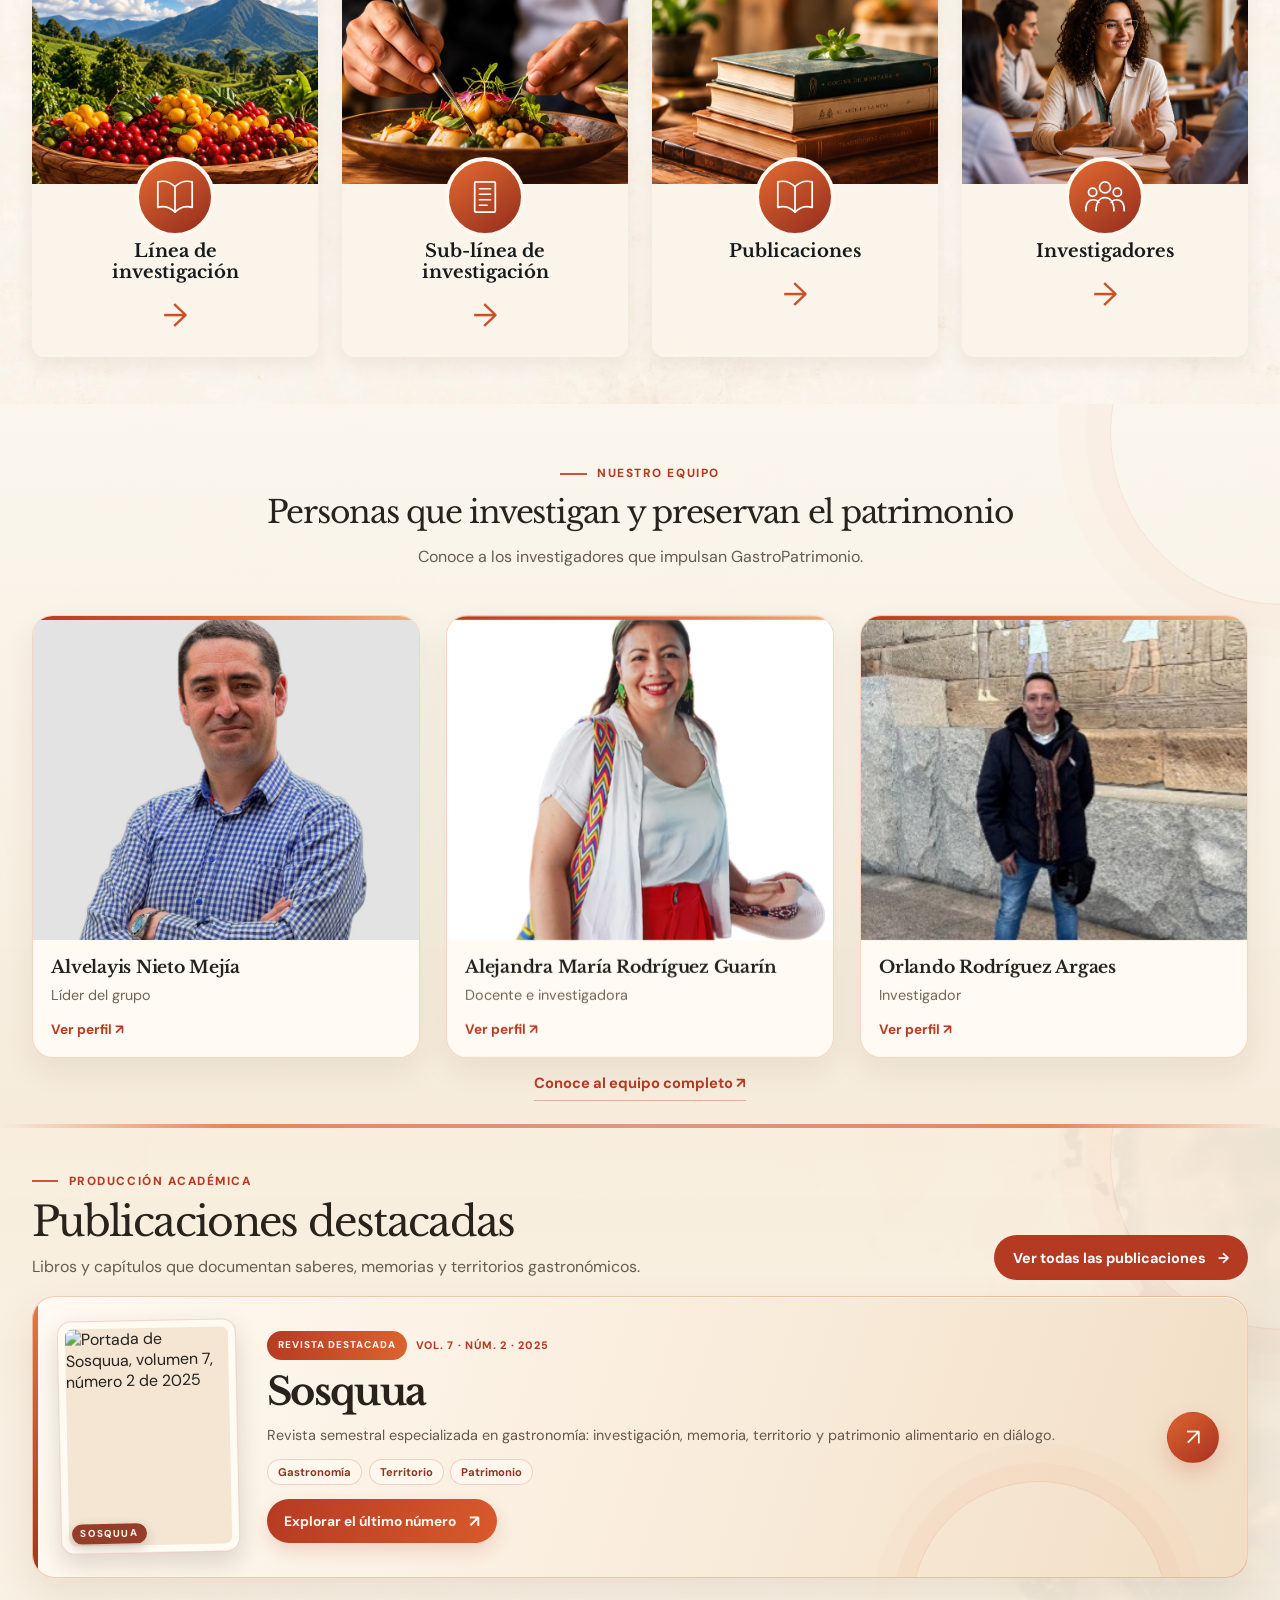
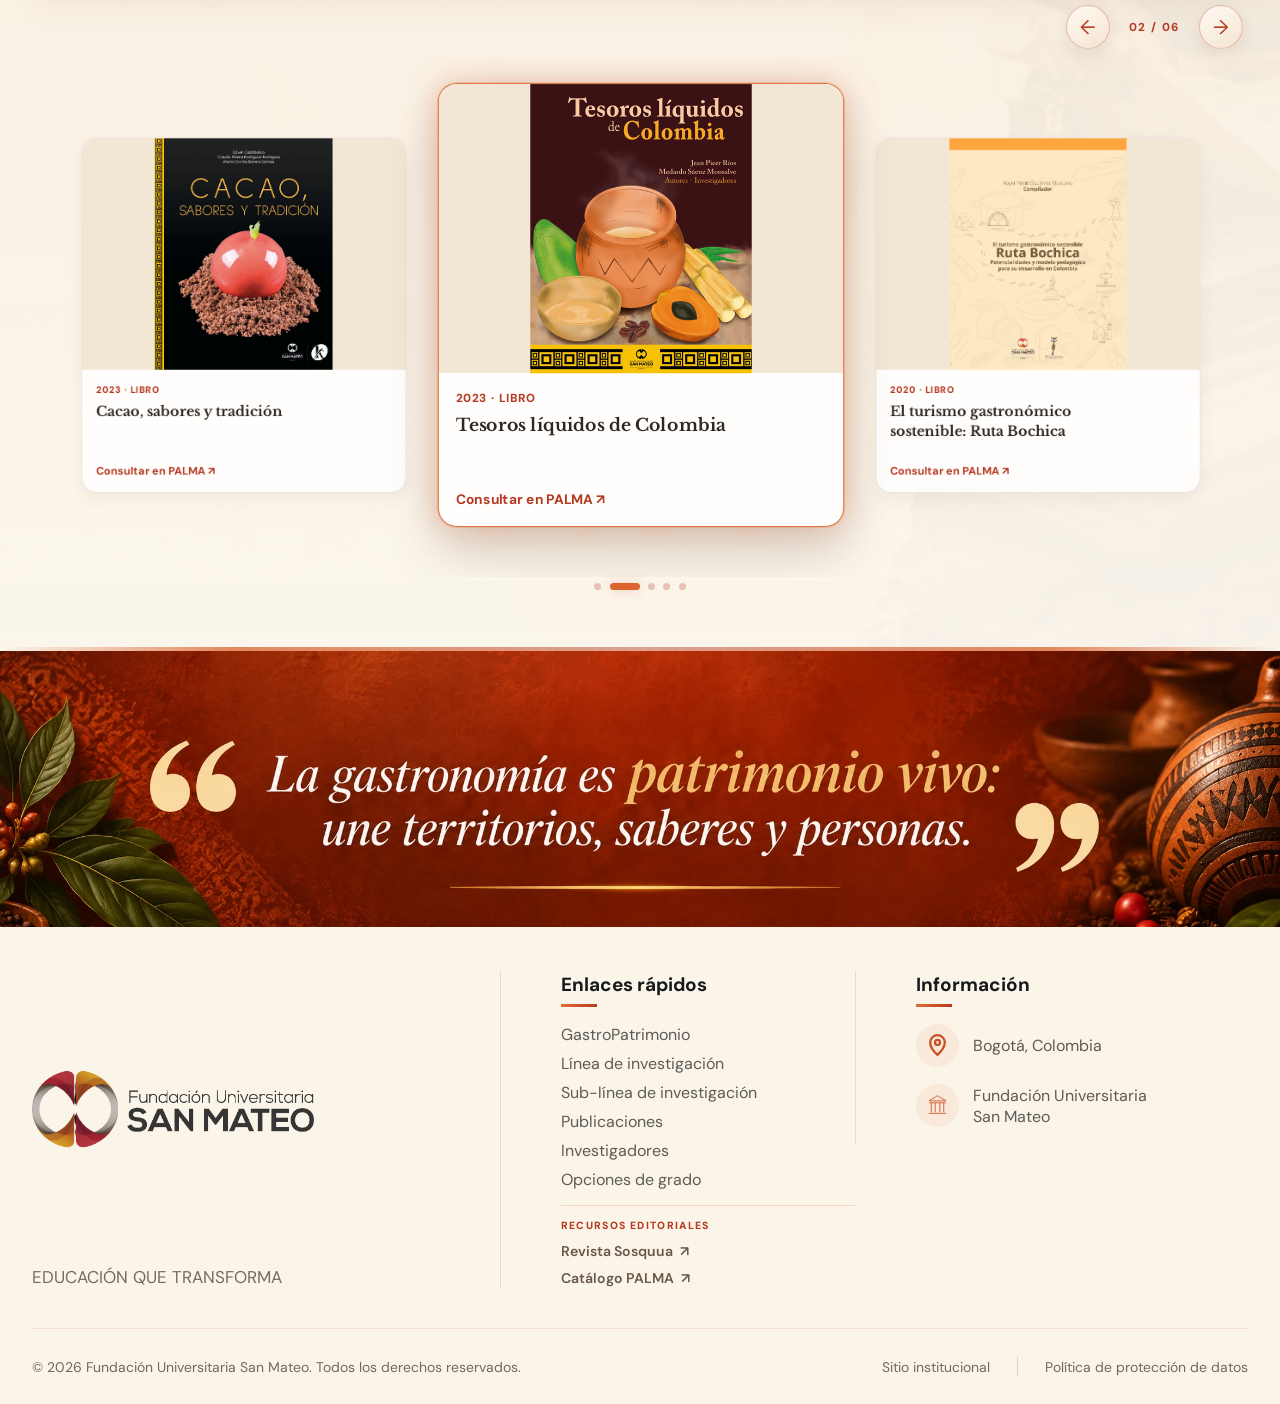
==== commit 91d4703d: "Actualiza GastroPatrimonio V19" ====
--- a/index.html
+++ b/index.html
@@ -1,792 +1,237 @@
 <!DOCTYPE html>
+
 <html lang="es">
-
 <head>
-
-    <meta charset="UTF-8">
-
-    <meta
-        name="viewport"
-        content="width=device-width, initial-scale=1.0"
-    >
-
-    <meta
-        name="description"
-        content="Gastropatrimonio - Seminario de Gastronomía de la Fundación Universitaria San Mateo"
-    >
-
-    <title>
+<meta charset="utf-8"/>
+<meta content="width=device-width, initial-scale=1.0" name="viewport"/>
+<meta content="Gastropatrimonio - Seminario de Gastronomía de la Fundación Universitaria San Mateo" name="description"/>
+<title>
         Gastropatrimonio | Fundación Universitaria San Mateo
     </title>
-
 <!-- =====================================================
      FAVICON
 ====================================================== -->
-
-<link
-    rel="icon"
-    type="image/png"
-    sizes="32x32"
-    href="assets/logos/logo-seminario.png?v=20261005"
->
-
-<link
-    rel="icon"
-    type="image/png"
-    sizes="16x16"
-    href="assets/logos/logo-seminario.png?v=20261005"
->
-
-<link
-    rel="shortcut icon"
-    type="image/png"
-    href="assets/logos/logo-seminario.png?v=20261005"
->
-
-<link
-    rel="apple-touch-icon"
-    href="assets/logos/logo-seminario.png?v=20261005"
->
-
-<meta
-    name="theme-color"
-    content="#faf5ec"
->
-
-    <link
-        rel="icon"
-        type="image/png"
-        href="assets/logos/logo-seminario.png"
-    >
-
-    <link
-        rel="preconnect"
-        href="https://fonts.googleapis.com"
-    >
-
-    <link
-        rel="preconnect"
-        href="https://fonts.gstatic.com"
-        crossorigin
-    >
-
-    <link
-        href="https://fonts.googleapis.com/css2?family=DM+Sans:wght@300;400;500;600;700&family=Libre+Baskerville:ital,wght@0,400;0,700;1,400&display=swap"
-        rel="stylesheet"
-    >
-
-    <script>
+<link href="assets/logos/logo-seminario.webp?v=20261005" rel="icon" sizes="32x32" type="image/png"/>
+<link href="assets/logos/logo-seminario.webp?v=20261005" rel="icon" sizes="16x16" type="image/png"/>
+<link href="assets/logos/logo-seminario.webp?v=20261005" rel="shortcut icon" type="image/png"/>
+<link href="assets/logos/logo-seminario.webp?v=20261005" rel="apple-touch-icon"/>
+<meta content="#faf5ec" name="theme-color"/>
+<link href="assets/logos/logo-seminario.webp" rel="icon" type="image/png"/>
+<link href="https://fonts.googleapis.com" rel="preconnect"/>
+<link crossorigin="" href="https://fonts.gstatic.com" rel="preconnect"/>
+<link href="https://fonts.googleapis.com/css2?family=DM+Sans:wght@300;400;500;600;700&amp;family=Libre+Baskerville:ital,wght@0,400;0,700;1,400&amp;display=swap" rel="stylesheet"/>
+<script>
         document.documentElement.classList.add("js");
     </script>
-
-    <link
-        rel="stylesheet"
-        href="css/styles.css"
-    >
-
+<link href="css/styles.css" rel="stylesheet"/><link href="css/responsive-enhancements.css" rel="stylesheet"/>
+ <link href="css/v6-enhancements.css" rel="stylesheet"/>
+<link href="css/v7-refinements.css" rel="stylesheet"/>
+<link href="css/v8-refinements.css" rel="stylesheet"/>
+<link href="css/v9-refinements.css" rel="stylesheet"/><link href="css/v10-refinements.css" rel="stylesheet"/>
+<link href="css/v11-refinements.css" rel="stylesheet"/>
+ <link href="css/v14-motion-refinements.css" rel="stylesheet"/>
+<link href="css/v16-final-fixes.css" rel="stylesheet"/><link href="css/v17-final-polish.css" rel="stylesheet"/>
+  <link href="css/v19-responsive-banners.css" rel="stylesheet"/>
 </head>
-
-
 <body>
-
-
-    <!-- PARTÍCULAS -->
-
-    <div
-        class="particles"
-        id="particles"
-        aria-hidden="true"
-    ></div>
-
-
-
-    <!-- HEADER -->
-
-    <header
-        class="header"
-        id="header"
-    >
-
-        <div class="container header__container">
-
-
-            <a
-                href="index.html"
-                class="brand"
-                aria-label="Ir al inicio"
-            >
-
-                <img
-                    src="assets/logos/logo-seminario.png"
-                    alt="Gastropatrimonio"
-                    class="brand__logo"
-                >
-
-                <div class="brand__text">
-
-                    <span>
+<!-- PARTÍCULAS -->
+<div aria-hidden="true" class="particles" id="particles"></div>
+<!-- HEADER -->
+<header class="header" id="header">
+<div class="container header__container">
+<a aria-label="Ir al inicio" class="brand" href="index.html">
+<img alt="Gastropatrimonio" class="brand__logo" src="assets/logos/logo-seminario.webp"/>
+<div class="brand__text">
+<span>
                         Fundación Universitaria
                     </span>
-
-                    <strong>
+<strong>
                         SAN MATEO
                     </strong>
-
-                </div>
-
-            </a>
-
-
-
-            <!-- NAVEGACIÓN -->
-
-            <nav
-                class="navigation"
-                id="navigation"
-                aria-label="Navegación principal"
-            >
-
-                <div class="navigation__mobile-title">
-
-                    <span>
-                        MENÚ
-                    </span>
-
-                    <strong>
-                        GASTROPATRIMONIO
-                    </strong>
-
-                </div>
-
-
-                <a
-                    href="el-seminario.html"
-                    class="navigation__link active"
-                >
-
-                    <span>
-                        El Seminario
-                    </span>
-
-                    <b>01</b>
-
-                </a>
-
-
-                <a
-                    href="linea-investigacion.html"
-                    class="navigation__link"
-                >
-
-                    <span>
-                        Línea de investigación
-                    </span>
-
-                    <b>02</b>
-
-                </a>
-
-
-                <a
-                    href="sublinea-investigacion.html"
-                    class="navigation__link"
-                >
-
-                    <span>
-                        Sub-línea de investigación
-                    </span>
-
-                    <b>03</b>
-
-                </a>
-
-
-                <a
-                    href="publicaciones.html"
-                    class="navigation__link"
-                >
-
-                    <span>
-                        Publicaciones
-                    </span>
-
-                    <b>04</b>
-
-                </a>
-
-
-                <a
-                    href="investigadores.html"
-                    class="navigation__link"
-                >
-
-                    <span>
-                        Investigadores
-                    </span>
-
-                    <b>05</b>
-
-                </a>
-
-
-                <div class="navigation__mobile-footer">
-
-                    <span>
-                        Bogotá, Colombia
-                    </span>
-
-                    <small>
-                        Fundación Universitaria San Mateo
-                    </small>
-
-                </div>
-
-            </nav>
-
-
-
-            <!-- ACCIONES -->
-
-            <div class="header__actions">
-
-                <button
-                    class="search-button"
-                    id="searchButton"
-                    type="button"
-                    aria-label="Buscar"
-                >
-
-                    <svg viewBox="0 0 24 24">
-
-                        <circle
-                            cx="10.5"
-                            cy="10.5"
-                            r="6.4"
-                        ></circle>
-
-                        <path
-                            d="M15.4 15.4L20.5 20.5"
-                        ></path>
-
-                    </svg>
-
-                </button>
-
-
-                <button
-                    class="menu-button"
-                    id="menuButton"
-                    type="button"
-                    aria-label="Abrir menú"
-                    aria-expanded="false"
-                    aria-controls="navigation"
-                >
-
-                    <span></span>
-                    <span></span>
-                    <span></span>
-
-                </button>
-
-            </div>
-
-        </div>
-
-    </header>
-
-
-
-    <!-- BACKDROP -->
-
-    <button
-        class="menu-backdrop"
-        id="menuBackdrop"
-        type="button"
-        aria-label="Cerrar menú"
-        tabindex="-1"
-    ></button>
-
-
-
-    <!-- BUSCADOR -->
-
-    <div
-        class="search-overlay"
-        id="searchOverlay"
-    >
-
-        <div class="search-box">
-
-            <button
-                class="search-box__close"
-                id="closeSearch"
-                type="button"
-                aria-label="Cerrar buscador"
-            >
+</div>
+</a>
+<!-- NAVEGACIÓN -->
+<nav aria-label="Navegación principal" class="navigation" id="navigation"><div class="navigation__mobile-title"><span>MENÚ</span><strong>GASTROPATRIMONIO</strong></div><a aria-current="page" class="navigation__link active" href="index.html"><span>GastroPatrimonio</span></a><a class="navigation__link" href="linea-investigacion.html"><span>Línea de investigación</span></a><a class="navigation__link" href="sublinea-investigacion.html"><span>Sub-línea de investigación</span></a><a class="navigation__link" href="publicaciones.html"><span>Publicaciones</span></a><a class="navigation__link" href="investigadores.html"><span>Investigadores</span></a><a class="navigation__link" href="opciones-de-grado.html"><span>Opciones de grado</span></a></nav>
+<!-- ACCIONES -->
+<div class="header__actions">
+<button aria-label="Buscar" class="search-button" id="searchButton" type="button">
+<svg viewbox="0 0 24 24">
+<circle cx="10.5" cy="10.5" r="6.4"></circle>
+<path d="M15.4 15.4L20.5 20.5"></path>
+</svg>
+</button>
+<button aria-controls="navigation" aria-expanded="false" aria-label="Abrir menú" class="menu-button" id="menuButton" type="button">
+<span></span>
+<span></span>
+<span></span>
+</button>
+</div>
+</div>
+</header>
+<!-- BACKDROP -->
+<button aria-label="Cerrar menú" class="menu-backdrop" id="menuBackdrop" tabindex="-1" type="button"></button>
+<!-- BUSCADOR -->
+<div class="search-overlay" id="searchOverlay">
+<div class="search-box">
+<button aria-label="Cerrar buscador" class="search-box__close" id="closeSearch" type="button">
                 ×
             </button>
-
-            <span class="search-box__eyebrow">
+<span class="search-box__eyebrow">
                 GASTROPATRIMONIO
             </span>
-
-            <h2>
+<h2>
                 ¿Qué deseas encontrar?
             </h2>
-
-            <div class="search-box__field">
-
-                <svg viewBox="0 0 24 24">
-
-                    <circle
-                        cx="10.5"
-                        cy="10.5"
-                        r="6.4"
-                    ></circle>
-
-                    <path
-                        d="M15.4 15.4L20.5 20.5"
-                    ></path>
-
-                </svg>
-
-                <input
-                    type="search"
-                    id="searchInput"
-                    placeholder="Buscar..."
-                    autocomplete="off"
-                >
-
-            </div>
-
-
-            <div
-                class="search-results"
-                id="searchResults"
-            >
-
-                <a
-                    href="el-seminario.html"
-                    data-search="seminario gastronomía gastropatrimonio"
-                >
-                    El Seminario
-                </a>
-
-                <a
-                    href="linea-investigacion.html"
-                    data-search="línea investigación gastronomía"
-                >
-                    Línea de investigación
-                </a>
-
-                <a
-                    href="sublinea-investigacion.html"
-                    data-search="sub línea investigación"
-                >
-                    Sub-línea de investigación
-                </a>
-
-                <a
-                    href="publicaciones.html"
-                    data-search="publicaciones artículos libros documentos"
-                >
-                    Publicaciones
-                </a>
-
-                <a
-                    href="investigadores.html"
-                    data-search="investigadores docentes profesores"
-                >
-                    Investigadores
-                </a>
-
-            </div>
-
-        </div>
-
-    </div>
-
-
-
-    <!-- MAIN -->
-
-    <main>
-
-
-        <!-- HERO -->
-
-        <section class="hero">
-
-
-            <img
-                src="assets/images/Inicio/hojas-cafes-1 - copia.png"
-                alt=""
-                class="decorative-leaf decorative-leaf--hero-top"
-            >
-
-            <img
-                src="assets/images/Inicio/hojas-verdes.png"
-                alt=""
-                class="decorative-leaf decorative-leaf--hero-bottom"
-            >
-
-
-            <span
-                class="hero-decoration hero-decoration--one"
-                aria-hidden="true"
-            ></span>
-
-            <span
-                class="hero-decoration hero-decoration--two"
-                aria-hidden="true"
-            ></span>
-
-
-            <div class="container hero__container">
-
-                <div class="hero__content">
-
-
-                    <div class="hero__eyebrow">
-
-                        <span>
+<div class="search-box__field">
+<svg viewbox="0 0 24 24">
+<circle cx="10.5" cy="10.5" r="6.4"></circle>
+<path d="M15.4 15.4L20.5 20.5"></path>
+</svg>
+<input autocomplete="off" id="searchInput" placeholder="Buscar..." type="search"/>
+</div>
+<div class="search-results" id="searchResults"><a data-search="grupo gastronomía patrimonio cultura investigación" href="index.html">GastroPatrimonio</a><a data-search="línea investigacion gastronomía patrimonio" href="linea-investigacion.html">Línea de investigación</a><a data-search="sub línea investigacion gastronómica" href="sublinea-investigacion.html">Sub-línea de investigación</a><a data-search="opciones de grado trabajo investigación ayudantía pasantía seminario" href="opciones-de-grado.html">Opciones de grado</a><a data-search="publicaciones libros artículos revista científica Sosquua" href="publicaciones.html">Publicaciones</a><a data-search="investigadores docentes equipo grupo gastronomía" href="investigadores.html">Investigadores</a></div>
+</div>
+</div>
+<!-- MAIN -->
+<main>
+<!-- HERO -->
+<section class="hero">
+<img alt="" class="decorative-leaf decorative-leaf--hero-top" src="assets/images/Inicio/hojas-cafes-1 - copia.webp"/>
+<img alt="" class="decorative-leaf decorative-leaf--hero-bottom" src="assets/images/Inicio/hojas-verdes.webp"/>
+<span aria-hidden="true" class="hero-decoration hero-decoration--one"></span>
+<span aria-hidden="true" class="hero-decoration hero-decoration--two"></span>
+<div class="container hero__container">
+<div class="hero__content">
+<div class="hero__eyebrow">
+<span>
                             SABORES QUE PRESERVAN NUESTRO TERRITORIO
                         </span>
-
-                        <i></i>
-
-                    </div>
-
-
-                    <h1 class="hero__title">
+<i></i>
+</div>
+<h1 class="hero__title">
                         GASTRO<span>PATRIMONIO</span>
-                    </h1>
-
-
-                    <p class="hero__subtitle">
+</h1>
+<p class="hero__subtitle">
 
                         Cultura, conocimiento e identidad
-                        <br>
+                        <br/>
                         de la gastronomía colombiana.
 
                     </p>
-
-
-                    <div class="hero__location">
-
-                        <div class="hero__location-icon">
-
-                            <svg viewBox="0 0 24 24">
-
-                                <path
-                                    d="M12 21s7-6.2 7-12a7 7 0 1 0-14 0c0 5.8 7 12 7 12z"
-                                ></path>
-
-                                <circle
-                                    cx="12"
-                                    cy="9"
-                                    r="2.4"
-                                ></circle>
-
-                            </svg>
-
-                        </div>
-
-
-                        <div class="hero__location-text">
-
-                            <strong>
-                                Bogotá, Colombia
-                            </strong>
-
-                            <span>
-                                Fundación Universitaria San Mateo
-                            </span>
-
-                        </div>
-
-                    </div>
-
-
-                    <a
-                        href="el-seminario.html"
-                        class="main-button floating-button"
-                    >
-
-                        <span>
-                            Conoce el seminario
-                        </span>
-
-                        <svg viewBox="0 0 24 24">
-
-                            <path d="M4 12H19"></path>
-
-                            <path
-                                d="M14 7L19 12L14 17"
-                            ></path>
-
-                        </svg>
-
-                    </a>
-
-                </div>
-
-            </div>
-
-        </section>
-
-
-
-        <!-- PILARES -->
-
-        <section class="pillars">
-
-
-            <img
-                src="assets/images/Inicio/hojas-cafes-1.png"
-                alt=""
-                class="decorative-leaf decorative-leaf--pillars"
-            >
-
-
-            <div class="container pillars__grid">
-
-
-                <article
-                    class="pillar reveal"
-                    data-reveal="up"
-                >
-
-                    <div class="pillar__number">
+<a class="main-button floating-button" href="publicaciones.html">
+<span>Conócenos</span>
+<svg viewbox="0 0 24 24">
+<path d="M4 12H19"></path>
+<path d="M14 7L19 12L14 17"></path>
+</svg>
+</a>
+</div>
+</div>
+</section>
+<!-- PILARES -->
+<section class="pillars">
+<img alt="" class="decorative-leaf decorative-leaf--pillars" src="assets/images/Inicio/hojas-cafes-1.webp"/>
+<div class="container pillars__grid">
+<article class="pillar reveal" data-reveal="up">
+<div class="pillar__number">
                         01
                     </div>
-
-                    <div class="pillar__icon">
-
-                        <svg viewBox="0 0 64 64">
-
-                            <path d="M11 25H53"></path>
-                            <path d="M16 25V49"></path>
-                            <path d="M26 25V49"></path>
-                            <path d="M38 25V49"></path>
-                            <path d="M48 25V49"></path>
-                            <path d="M10 52H54"></path>
-                            <path d="M8 57H56"></path>
-                            <path d="M32 7L10 20H54L32 7Z"></path>
-
-                        </svg>
-
-                    </div>
-
-                    <h2>
+<div class="pillar__icon">
+<svg viewbox="0 0 64 64">
+<path d="M11 25H53"></path>
+<path d="M16 25V49"></path>
+<path d="M26 25V49"></path>
+<path d="M38 25V49"></path>
+<path d="M48 25V49"></path>
+<path d="M10 52H54"></path>
+<path d="M8 57H56"></path>
+<path d="M32 7L10 20H54L32 7Z"></path>
+</svg>
+</div>
+<h2>
                         Patrimonio
-                        <br>
+                        <br/>
                         cultural
                     </h2>
-
-                </article>
-
-
-
-                <article
-                    class="pillar reveal"
-                    data-reveal="up"
-                    data-delay="1"
-                >
-
-                    <div class="pillar__number">
+</article>
+<article class="pillar reveal" data-delay="1" data-reveal="up">
+<div class="pillar__number">
                         02
                     </div>
-
-                    <div class="pillar__icon">
-
-                        <svg viewBox="0 0 64 64">
-
-                            <circle
-                                cx="27"
-                                cy="27"
-                                r="17"
-                            ></circle>
-
-                            <path
-                                d="M39 39L55 55"
-                            ></path>
-
-                        </svg>
-
-                    </div>
-
-                    <h2>
+<div class="pillar__icon">
+<svg viewbox="0 0 64 64">
+<circle cx="27" cy="27" r="17"></circle>
+<path d="M39 39L55 55"></path>
+</svg>
+</div>
+<h2>
                         Investigación
-                        <br>
+                        <br/>
                         gastronómica
                     </h2>
-
-                </article>
-
-
-
-                <article
-                    class="pillar reveal"
-                    data-reveal="up"
-                    data-delay="2"
-                >
-
-                    <div class="pillar__number">
+</article>
+<article class="pillar reveal" data-delay="2" data-reveal="up">
+<div class="pillar__number">
                         03
                     </div>
-
-                    <div class="pillar__icon">
-
-                        <svg viewBox="0 0 64 64">
-
-                            <circle
-                                cx="32"
-                                cy="18"
-                                r="8"
-                            ></circle>
-
-                            <circle
-                                cx="14"
-                                cy="25"
-                                r="6"
-                            ></circle>
-
-                            <circle
-                                cx="50"
-                                cy="25"
-                                r="6"
-                            ></circle>
-
-                            <path
-                                d="M19 52C19 40 24 33 32 33C40 33 45 40 45 52"
-                            ></path>
-
-                            <path
-                                d="M4 52C4 42 8 36 15 36C18 36 21 37 23 40"
-                            ></path>
-
-                            <path
-                                d="M60 52C60 42 56 36 49 36C46 36 43 37 41 40"
-                            ></path>
-
-                        </svg>
-
-                    </div>
-
-                    <h2>
+<div class="pillar__icon">
+<svg viewbox="0 0 64 64">
+<circle cx="32" cy="18" r="8"></circle>
+<circle cx="14" cy="25" r="6"></circle>
+<circle cx="50" cy="25" r="6"></circle>
+<path d="M19 52C19 40 24 33 32 33C40 33 45 40 45 52"></path>
+<path d="M4 52C4 42 8 36 15 36C18 36 21 37 23 40"></path>
+<path d="M60 52C60 42 56 36 49 36C46 36 43 37 41 40"></path>
+</svg>
+</div>
+<h2>
                         Comunidad
-                        <br>
+                        <br/>
                         y territorio
                     </h2>
-
-                </article>
-
-
-
-                <article
-                    class="pillar reveal"
-                    data-reveal="up"
-                    data-delay="3"
-                >
-
-                    <div class="pillar__number">
+</article>
+<article class="pillar reveal" data-delay="3" data-reveal="up">
+<div class="pillar__number">
                         04
                     </div>
-
-                    <div class="pillar__icon">
-
-                        <svg viewBox="0 0 64 64">
-
-                            <path
-                                d="M32 17C24 9 15 8 7 10V47C15 45 24 46 32 54"
-                            ></path>
-
-                            <path
-                                d="M32 17C40 9 49 8 57 10V47C49 45 40 46 32 54"
-                            ></path>
-
-                            <path
-                                d="M32 17V54"
-                            ></path>
-
-                        </svg>
-
-                    </div>
-
-                    <h2>
+<div class="pillar__icon">
+<svg viewbox="0 0 64 64">
+<path d="M32 17C24 9 15 8 7 10V47C15 45 24 46 32 54"></path>
+<path d="M32 17C40 9 49 8 57 10V47C49 45 40 46 32 54"></path>
+<path d="M32 17V54"></path>
+</svg>
+</div>
+<h2>
                         Divulgación
-                        <br>
+                        <br/>
                         del conocimiento
                     </h2>
-
-                </article>
-
-            </div>
-
-        </section>
-
-
-
-        <!-- ABOUT -->
-
-        <section class="about">
-
-
-            <img
-                src="assets/images/Inicio/hojas-cafes-2.png"
-                alt=""
-                class="decorative-leaf decorative-leaf--about"
-            >
-
-
-            <div class="container about__grid">
-
-
-                <div
-                    class="about__image reveal"
-                    data-reveal="left"
-                >
-
-                    <img
-                        src="assets/images/Inicio/imagen-inicio (2).png"
-                        alt="Preparación gastronómica"
-                    >
-
-                    <span
-                        class="about__image-detail"
-                        aria-hidden="true"
-                    ></span>
-
-                </div>
-
-
-
-                <div
-                    class="about__content reveal"
-                    data-reveal="right"
-                >
-
-                    <span class="section-eyebrow">
+</article>
+</div>
+</section>
+<!-- ABOUT -->
+<section class="about" id="about">
+<img alt="" class="decorative-leaf decorative-leaf--about" src="assets/images/Inicio/hojas-cafes-2.webp"/>
+<div class="container about__grid">
+<div class="about__image reveal" data-reveal="left">
+<img alt="Preparación gastronómica" src="assets/images/Inicio/imagen-inicio (2).webp"/>
+<span aria-hidden="true" class="about__image-detail"></span>
+</div>
+<div class="about__content">
+<span class="section-eyebrow">
                         NUESTRO PROPÓSITO
                     </span>
-
-
-                    <h2>
+<h2>
 
                         UN ESPACIO DE ENCUENTRO
-                        <br>
+                        <br/>
                         ENTRE CULTURA, TERRITORIO
-                        <br>
+                        <br/>
                         Y GASTRONOMÍA
 
                     </h2>
-
-
-                    <span class="section-line"></span>
-
-
-                    <p>
+<span class="section-line"></span>
+<p>
 
                         GASTROPATRIMONIO es un seminario y espacio de
                         investigación de la Fundación Universitaria San Mateo,
@@ -795,531 +240,256 @@
                         de conocimiento, diálogo académico y proyección social.
 
                     </p>
-
-
-                    <a
-                        href="el-seminario.html"
-                        class="main-button main-button--small floating-button"
-                    >
-
-                        <span>
+<a class="main-button main-button--small floating-button" href="#about">
+<span>
                             Conoce más
                         </span>
-
-                        <svg viewBox="0 0 24 24">
-
-                            <path d="M4 12H19"></path>
-
-                            <path
-                                d="M14 7L19 12L14 17"
-                            ></path>
-
-                        </svg>
-
-                    </a>
-
-                </div>
-
-
-
-                <div
-                    class="about__phrase reveal"
-                    data-reveal="right"
-                >
-
-                    <div class="about__quote">
+<svg viewbox="0 0 24 24">
+<path d="M4 12H19"></path>
+<path d="M14 7L19 12L14 17"></path>
+</svg>
+</a>
+</div>
+<div class="about__phrase reveal" data-reveal="right">
+<div class="about__quote">
                         “
                     </div>
-
-                    <span>La</span>
-                    <span>comida</span>
-                    <span>también</span>
-                    <span>cuenta</span>
-                    <span>quiénes somos.</span>
-
-                </div>
-
-            </div>
-
-        </section>
-
-
-
-        <!-- QUICK ACCESS -->
-
-        <section class="quick-access">
-
-            <div class="container">
-
-
-                <div
-                    class="quick-access__title reveal"
-                    data-reveal="up"
-                >
-
-                    <span class="section-eyebrow">
+<span>La</span>
+<span>comida</span>
+<span>también</span>
+<span>cuenta</span>
+<span>quiénes somos.</span>
+</div>
+</div>
+</section>
+<!-- QUICK ACCESS -->
+<section class="quick-access">
+<div class="container">
+<div class="quick-access__title reveal" data-reveal="up">
+<span class="section-eyebrow">
                         EXPLORA GASTROPATRIMONIO
                     </span>
-
-                    <h2>
+<h2>
                         ACCEDE RÁPIDAMENTE
                     </h2>
-
-                    <span
-                        class="section-line section-line--center"
-                    ></span>
-
-                </div>
-
-
-
-                <div class="quick-access__grid">
-
-
-                    <a
-                        href="linea-investigacion.html"
-                        class="quick-card reveal"
-                        data-reveal="up"
-                    >
-
-                        <div class="quick-card__image">
-
-                            <img
-                                src="assets/images/Inicio/imagen-inicio (3).png"
-                                alt="Línea de investigación"
-                            >
-
-                            <span class="quick-card__overlay"></span>
-
-                        </div>
-
-
-                        <div class="quick-card__icon">
-
-                            <svg viewBox="0 0 64 64">
-
-                                <path
-                                    d="M32 17C24 9 15 8 7 10V47C15 45 24 46 32 54"
-                                ></path>
-
-                                <path
-                                    d="M32 17C40 9 49 8 57 10V47C49 45 40 46 32 54"
-                                ></path>
-
-                                <path
-                                    d="M32 17V54"
-                                ></path>
-
-                            </svg>
-
-                        </div>
-
-
-                        <div class="quick-card__body">
-
-                            <h3>
+<span class="section-line section-line--center"></span>
+</div>
+<div class="quick-access__grid">
+<a class="quick-card reveal" data-reveal="up" href="linea-investigacion.html">
+<div class="quick-card__image">
+<img alt="Línea de investigación" src="assets/images/Inicio/imagen-inicio (3).webp"/>
+<span class="quick-card__overlay"></span>
+</div>
+<div class="quick-card__icon">
+<svg viewbox="0 0 64 64">
+<path d="M32 17C24 9 15 8 7 10V47C15 45 24 46 32 54"></path>
+<path d="M32 17C40 9 49 8 57 10V47C49 45 40 46 32 54"></path>
+<path d="M32 17V54"></path>
+</svg>
+</div>
+<div class="quick-card__body">
+<h3>
                                 Línea de
-                                <br>
+                                <br/>
                                 investigación
                             </h3>
-
-                            <span class="quick-card__arrow">
+<span class="quick-card__arrow">
                                 →
                             </span>
-
-                        </div>
-
-                    </a>
-
-
-
-                    <a
-                        href="sublinea-investigacion.html"
-                        class="quick-card reveal"
-                        data-reveal="up"
-                        data-delay="1"
-                    >
-
-                        <div class="quick-card__image">
-
-                            <img
-                                src="assets/images/Inicio/imagen-inicio (4).png"
-                                alt="Sub-línea de investigación"
-                            >
-
-                            <span class="quick-card__overlay"></span>
-
-                        </div>
-
-
-                        <div class="quick-card__icon">
-
-                            <svg viewBox="0 0 64 64">
-
-                                <rect
-                                    x="17"
-                                    y="10"
-                                    width="30"
-                                    height="44"
-                                    rx="2"
-                                ></rect>
-
-                                <path d="M24 20H40"></path>
-                                <path d="M24 28H40"></path>
-                                <path d="M24 36H40"></path>
-                                <path d="M24 44H35"></path>
-
-                            </svg>
-
-                        </div>
-
-
-                        <div class="quick-card__body">
-
-                            <h3>
+</div>
+</a>
+<a class="quick-card reveal" data-delay="1" data-reveal="up" href="sublinea-investigacion.html">
+<div class="quick-card__image">
+<img alt="Sub-línea de investigación" src="assets/images/Inicio/imagen-inicio (4).webp"/>
+<span class="quick-card__overlay"></span>
+</div>
+<div class="quick-card__icon">
+<svg viewbox="0 0 64 64">
+<rect height="44" rx="2" width="30" x="17" y="10"></rect>
+<path d="M24 20H40"></path>
+<path d="M24 28H40"></path>
+<path d="M24 36H40"></path>
+<path d="M24 44H35"></path>
+</svg>
+</div>
+<div class="quick-card__body">
+<h3>
                                 Sub-línea de
-                                <br>
+                                <br/>
                                 investigación
                             </h3>
-
-                            <span class="quick-card__arrow">
+<span class="quick-card__arrow">
                                 →
                             </span>
-
-                        </div>
-
-                    </a>
-
-
-
-                    <a
-                        href="publicaciones.html"
-                        class="quick-card reveal"
-                        data-reveal="up"
-                        data-delay="2"
-                    >
-
-                        <div class="quick-card__image">
-
-                            <img
-                                src="assets/images/Inicio/imagen-inicio (5).png"
-                                alt="Publicaciones"
-                            >
-
-                            <span class="quick-card__overlay"></span>
-
-                        </div>
-
-
-                        <div class="quick-card__icon">
-
-                            <svg viewBox="0 0 64 64">
-
-                                <path
-                                    d="M32 17C24 9 15 8 7 10V47C15 45 24 46 32 54"
-                                ></path>
-
-                                <path
-                                    d="M32 17C40 9 49 8 57 10V47C49 45 40 46 32 54"
-                                ></path>
-
-                                <path
-                                    d="M32 17V54"
-                                ></path>
-
-                            </svg>
-
-                        </div>
-
-
-                        <div class="quick-card__body">
-
-                            <h3>
+</div>
+</a>
+<a class="quick-card reveal" data-delay="2" data-reveal="up" href="publicaciones.html">
+<div class="quick-card__image">
+<img alt="Publicaciones" src="assets/images/Inicio/imagen-inicio (5).webp"/>
+<span class="quick-card__overlay"></span>
+</div>
+<div class="quick-card__icon">
+<svg viewbox="0 0 64 64">
+<path d="M32 17C24 9 15 8 7 10V47C15 45 24 46 32 54"></path>
+<path d="M32 17C40 9 49 8 57 10V47C49 45 40 46 32 54"></path>
+<path d="M32 17V54"></path>
+</svg>
+</div>
+<div class="quick-card__body">
+<h3>
                                 Publicaciones
                             </h3>
-
-                            <span class="quick-card__arrow">
+<span class="quick-card__arrow">
                                 →
                             </span>
-
-                        </div>
-
-                    </a>
-
-
-
-                    <a
-                        href="investigadores.html"
-                        class="quick-card reveal"
-                        data-reveal="up"
-                        data-delay="3"
-                    >
-
-                        <div class="quick-card__image">
-
-                            <img
-                                src="assets/images/Inicio/imagen-inicio (1).png"
-                                alt="Investigadores"
-                            >
-
-                            <span class="quick-card__overlay"></span>
-
-                        </div>
-
-
-                        <div class="quick-card__icon">
-
-                            <svg viewBox="0 0 64 64">
-
-                                <circle
-                                    cx="32"
-                                    cy="18"
-                                    r="8"
-                                ></circle>
-
-                                <circle
-                                    cx="14"
-                                    cy="25"
-                                    r="6"
-                                ></circle>
-
-                                <circle
-                                    cx="50"
-                                    cy="25"
-                                    r="6"
-                                ></circle>
-
-                                <path
-                                    d="M19 52C19 40 24 33 32 33C40 33 45 40 45 52"
-                                ></path>
-
-                                <path
-                                    d="M4 52C4 42 8 36 15 36C18 36 21 37 23 40"
-                                ></path>
-
-                                <path
-                                    d="M60 52C60 42 56 36 49 36C46 36 43 37 41 40"
-                                ></path>
-
-                            </svg>
-
-                        </div>
-
-
-                        <div class="quick-card__body">
-
-                            <h3>
+</div>
+</a>
+<a class="quick-card reveal" data-delay="3" data-reveal="up" href="investigadores.html">
+<div class="quick-card__image">
+<img alt="Investigadores" src="assets/images/Inicio/imagen-inicio (1).webp"/>
+<span class="quick-card__overlay"></span>
+</div>
+<div class="quick-card__icon">
+<svg viewbox="0 0 64 64">
+<circle cx="32" cy="18" r="8"></circle>
+<circle cx="14" cy="25" r="6"></circle>
+<circle cx="50" cy="25" r="6"></circle>
+<path d="M19 52C19 40 24 33 32 33C40 33 45 40 45 52"></path>
+<path d="M4 52C4 42 8 36 15 36C18 36 21 37 23 40"></path>
+<path d="M60 52C60 42 56 36 49 36C46 36 43 37 41 40"></path>
+</svg>
+</div>
+<div class="quick-card__body">
+<h3>
                                 Investigadores
                             </h3>
-
-                            <span class="quick-card__arrow">
+<span class="quick-card__arrow">
                                 →
                             </span>
-
-                        </div>
-
-                    </a>
-
-                </div>
-
-            </div>
-
-        </section>
-
-
-
-        <!-- BANNER FINAL -->
-
-        <section
-            class="final-banner reveal-banner"
-        >
-
-            <img
-                src="assets/images/Inicio/Banner-final.png"
-                alt="La gastronomía es patrimonio vivo"
-            >
-
-        </section>
-
-    </main>
-
-
-
-    <!-- FOOTER -->
-
-    <footer class="footer">
-
-
-        <div class="container footer__grid">
-
-
-            <div class="footer__brand footer-reveal">
-
-                <img
-                    src="assets/logos/logo-footer.png"
-                    alt="Fundación Universitaria San Mateo"
-                >
-
-                <span>
+</div>
+</a>
+</div>
+</div>
+</section>
+<!-- BANNER FINAL -->
+<section aria-labelledby="home-team-title" class="home-team section-padding"><div class="container"><div class="section-heading"><span class="eyebrow">Nuestro equipo</span><h2 id="home-team-title">Personas que investigan y preservan el patrimonio</h2><p>Conoce a los investigadores que impulsan GastroPatrimonio.</p></div><div class="home-team__grid"><a aria-label="Ver perfil de Alvelayis Nieto Mejía" class="home-team__card float-a" href="investigadores.html#investigadores"><img alt="Alvelayis Nieto Mejía" src="assets/images/investigadores/alvelayis-nieto-mejia.jpg"/><h3>Alvelayis Nieto Mejía</h3><p>Líder del grupo</p><span>Ver perfil ↗</span></a><a aria-label="Ver perfil de Alejandra María Rodríguez Guarín" class="home-team__card float-b" href="investigadores.html#investigadores"><img alt="Alejandra María Rodríguez Guarín" src="assets/images/investigadores/alejandra-maria-rodriguez-guarin.jpg"/><h3>Alejandra María Rodríguez Guarín</h3><p>Docente e investigadora</p><span>Ver perfil ↗</span></a><a aria-label="Ver perfil de Orlando Rodríguez Argaes" class="home-team__card float-c" href="investigadores.html#investigadores"><img alt="Orlando Rodríguez Argaes" src="assets/images/investigadores/orlando-rodriguez-argaes.jpg"/><h3>Orlando Rodríguez Argaes</h3><p>Investigador</p><span>Ver perfil ↗</span></a></div><a class="home-team__all" href="investigadores.html">Conoce al equipo completo ↗</a></div></section><section aria-labelledby="home-publications-title" class="home-publications section-padding" id="publicaciones-destacadas">
+<div class="container">
+<div class="home-publications__heading">
+<div><span class="eyebrow">Producción académica</span><h2 id="home-publications-title">Publicaciones destacadas</h2><p>Libros y capítulos que documentan saberes, memorias y territorios gastronómicos.</p></div>
+<a class="home-publications__all floating-button" href="publicaciones.html">Ver todas las publicaciones <span aria-hidden="true">→</span></a>
+</div>
+<a class="home-journal-mini" href="https://cipres.sanmateo.edu.co/ojs/index.php/sosquua/issue/view/232" rel="noopener noreferrer" target="_blank" aria-label="Consultar Sosquua, volumen 7 número 2 de 2025">
+<span class="home-journal-mini__visual">
+<img alt="Portada de Sosquua, volumen 7, número 2 de 2025" data-fallback="assets/images/publicaciones/portadas/sosquua-fallback-editorial.webp" loading="lazy" decoding="async" onerror="if(this.dataset.fallback && this.src !== new URL(this.dataset.fallback, document.baseURI).href){this.onerror=null;this.src=this.dataset.fallback;}" src="https://cipres.sanmateo.edu.co/ojs/public/journals/4/cover_issue_232_es_ES.jpg"/>
+<span class="home-journal-mini__visual-tag">SOSQUUA</span>
+</span>
+<span class="home-journal-mini__copy">
+<small><span>REVISTA DESTACADA</span><i>VOL. 7 · NÚM. 2 · 2025</i></small>
+<strong>Sosquua</strong>
+<span>Revista semestral especializada en gastronomía: investigación, memoria, territorio y patrimonio alimentario en diálogo.</span>
+<span class="home-journal-mini__topics"><b>Gastronomía</b><b>Territorio</b><b>Patrimonio</b></span>
+<span class="home-journal-mini__cta">Explorar el último número <em aria-hidden="true">↗</em></span>
+</span>
+<span class="home-journal-mini__mark" aria-hidden="true">↗</span>
+</a>
+<div class="gp-carousel home-pub-carousel" data-centered-carousel data-carousel-interval="2500" data-carousel-initial="1" aria-label="Publicaciones destacadas">
+<div class="gp-carousel__controls"><button aria-label="Publicación anterior" class="gp-carousel__arrow" data-carousel-prev type="button">←</button><span class="gp-carousel__counter" data-carousel-counter aria-live="polite">02 / 05</span><button aria-label="Publicación siguiente" class="gp-carousel__arrow" data-carousel-next type="button">→</button></div>
+<div class="gp-carousel__viewport" data-carousel-viewport tabindex="0" aria-label="Carrusel de publicaciones">
+<div class="home-publications__grid gp-carousel__track" data-carousel-track>
+<a class="home-publications__card float-a" href="https://cipres.sanmateo.edu.co/ojs/index.php/libros/issue/view/181" rel="noopener noreferrer" target="_blank"><img alt="Portada de Cacao, sabores y tradición" data-editorial-source="https://cipres.sanmateo.edu.co/ojs/public/journals/1/cover_issue_181_es_ES.jpg" data-fallback="assets/images/publicaciones/portadas/cacao-sabores-tradicion.webp" loading="lazy" src="assets/images/publicaciones/portadas/cacao-sabores-tradicion.webp"/><div><small>2023 · LIBRO</small><h3>Cacao, sabores y tradición</h3><span>Consultar en PALMA ↗</span></div></a>
+<a class="home-publications__card float-b" href="https://cipres.sanmateo.edu.co/ojs/index.php/libros/issue/view/192" rel="noopener noreferrer" target="_blank"><img alt="Portada de Tesoros líquidos de Colombia" data-editorial-source="https://cipres.sanmateo.edu.co/ojs/public/journals/1/cover_issue_192_es_ES.jpg" data-fallback="assets/images/publicaciones/portadas/tesoros-liquidos-colombia.webp" loading="lazy" src="assets/images/publicaciones/portadas/tesoros-liquidos-colombia.webp"/><div><small>2023 · LIBRO</small><h3>Tesoros líquidos de Colombia</h3><span>Consultar en PALMA ↗</span></div></a>
+<a class="home-publications__card float-c" href="https://cipres.sanmateo.edu.co/ojs/index.php/libros/issue/view/5" rel="noopener noreferrer" target="_blank"><img alt="Portada de El turismo gastronómico sostenible: Ruta Bochica" data-editorial-source="https://cipres.sanmateo.edu.co/ojs/public/journals/1/cover_issue_5_es_ES.jpg" data-fallback="assets/images/publicaciones/portadas/ruta-bochica.webp" loading="lazy" src="assets/images/publicaciones/portadas/ruta-bochica.webp"/><div><small>2020 · LIBRO</small><h3>El turismo gastronómico sostenible: Ruta Bochica</h3><span>Consultar en PALMA ↗</span></div></a>
+<a class="home-publications__card float-d" href="https://cipres.sanmateo.edu.co/ojs/index.php/libros/issue/view/13" rel="noopener noreferrer" target="_blank"><img alt="Portada de Ambientes de aprendizaje para la formación del profesional gastrónomo" data-editorial-source="https://cipres.sanmateo.edu.co/ojs/public/journals/1/cover_issue_13_es_ES.jpg" data-fallback="assets/images/publicaciones/portadas/profesional-gastronomo.webp" loading="lazy" src="assets/images/publicaciones/portadas/profesional-gastronomo.webp"/><div><small>2019 · LIBRO</small><h3>Ambientes de aprendizaje para la formación del profesional gastrónomo</h3><span>Consultar en PALMA ↗</span></div></a>
+
+<a class="home-publications__card float-e" href="https://cipres.sanmateo.edu.co/ojs/index.php/libros/issue/view/69" rel="noopener noreferrer" target="_blank"><img alt="Portada de Perspectivas turísticas" data-fallback="assets/images/publicaciones/portadas/perspectivas-turisticas.webp" loading="lazy" src="assets/images/publicaciones/portadas/perspectivas-turisticas.webp"/><div><small>2020 · LIBRO</small><h3>Perspectivas turísticas</h3><span>Consultar en PALMA ↗</span></div></a></div>
+</div><div class="gp-carousel__dots" data-carousel-dots aria-label="Elegir publicación"></div></div>
+</div>
+</section><section class="final-banner reveal-banner">
+<img alt="La gastronomía es patrimonio vivo" src="assets/images/Inicio/Banner-final.webp"/>
+</section></main>
+<!-- FOOTER -->
+<footer class="footer">
+<div class="container footer__grid">
+<div class="footer__brand footer-reveal">
+<img alt="Fundación Universitaria San Mateo" src="assets/logos/logo-footer.webp"/>
+<span>
                     EDUCACIÓN QUE TRANSFORMA
                 </span>
-
-            </div>
-
-
-
-            <div class="footer__column footer-reveal">
-
-                <h3>
-                    Enlaces rápidos
-                </h3>
-
-                <a href="el-seminario.html">
-                    El Seminario
-                </a>
-
-                <a href="linea-investigacion.html">
-                    Línea de investigación
-                </a>
-
-                <a href="sublinea-investigacion.html">
-                    Sub-línea de investigación
-                </a>
-
-                <a href="publicaciones.html">
-                    Publicaciones
-                </a>
-
-                <a href="investigadores.html">
-                    Investigadores
-                </a>
-
-            </div>
-
-
-
-            <div class="footer__column footer-reveal">
-
-                <h3>
+</div>
+<div class="footer__column footer-reveal">
+<h3>Enlaces rápidos</h3>
+<a href="index.html">GastroPatrimonio</a>
+<a href="linea-investigacion.html">Línea de investigación</a>
+<a href="sublinea-investigacion.html">Sub-línea de investigación</a>
+<a href="publicaciones.html">Publicaciones</a>
+<a href="investigadores.html">Investigadores</a>
+<a href="opciones-de-grado.html">Opciones de grado</a>
+<div class="footer__resource-links">
+<span class="footer__subheading">Recursos editoriales</span>
+<a href="https://cipres.sanmateo.edu.co/ojs/index.php/sosquua/issue/view/232" target="_blank" rel="noopener noreferrer">Revista Sosquua <span aria-hidden="true">↗</span></a>
+<a href="https://cipres.sanmateo.edu.co/ojs/index.php/libros/issue/archive" target="_blank" rel="noopener noreferrer">Catálogo PALMA <span aria-hidden="true">↗</span></a>
+</div>
+</div>
+<div class="footer__column footer-reveal">
+<h3>
                     Información
                 </h3>
-
-
-                <div class="footer__info">
-
-                    <div class="footer__info-icon">
-
-                        <svg viewBox="0 0 24 24">
-
-                            <path
-                                d="M12 21s7-6.2 7-12a7 7 0 1 0-14 0c0 5.8 7 12 7 12z"
-                            ></path>
-
-                            <circle
-                                cx="12"
-                                cy="9"
-                                r="2.4"
-                            ></circle>
-
-                        </svg>
-
-                    </div>
-
-                    <span>
+<div class="footer__info">
+<div class="footer__info-icon">
+<svg viewbox="0 0 24 24">
+<path d="M12 21s7-6.2 7-12a7 7 0 1 0-14 0c0 5.8 7 12 7 12z"></path>
+<circle cx="12" cy="9" r="2.4"></circle>
+</svg>
+</div>
+<span>
                         Bogotá, Colombia
                     </span>
-
-                </div>
-
-
-                <div class="footer__info">
-
-                    <div class="footer__info-icon">
-
-                        <svg viewBox="0 0 64 64">
-
-                            <path d="M11 25H53"></path>
-                            <path d="M16 25V49"></path>
-                            <path d="M26 25V49"></path>
-                            <path d="M38 25V49"></path>
-                            <path d="M48 25V49"></path>
-                            <path d="M10 52H54"></path>
-                            <path d="M32 7L10 20H54L32 7Z"></path>
-
-                        </svg>
-
-                    </div>
-
-                    <span>
+</div>
+<div class="footer__info">
+<div class="footer__info-icon">
+<svg viewbox="0 0 64 64">
+<path d="M11 25H53"></path>
+<path d="M16 25V49"></path>
+<path d="M26 25V49"></path>
+<path d="M38 25V49"></path>
+<path d="M48 25V49"></path>
+<path d="M10 52H54"></path>
+<path d="M32 7L10 20H54L32 7Z"></path>
+</svg>
+</div>
+<span>
                         Fundación Universitaria
-                        <br>
+                        <br/>
                         San Mateo
                     </span>
-
-                </div>
-
-            </div>
-
-        </div>
-
-
-
-        <div class="container footer__bottom">
-
-            <p>
+</div>
+</div>
+</div>
+<div class="container footer__bottom">
+<p>
 
                 © <span id="year">2026</span>
                 Fundación Universitaria San Mateo.
                 Todos los derechos reservados.
 
             </p>
-
-
-            <div class="footer__legal">
-
-                <a href="#">
-                    Términos y condiciones
-                </a>
-
-                <i></i>
-
-                <a href="#">
-                    Política de privacidad
-                </a>
-
-            </div>
-
-        </div>
-
-    </footer>
-
-
-
-    <!-- VOLVER ARRIBA -->
-
-    <button
-        class="back-to-top"
-        id="backToTop"
-        type="button"
-        aria-label="Volver al inicio"
-    >
-
-        <svg viewBox="0 0 24 24">
-
-            <path d="M12 19V5"></path>
-
-            <path
-                d="M6 11L12 5L18 11"
-            ></path>
-
-        </svg>
-
-    </button>
-
-
-
-    <script src="js/main.js"></script>
-
+<div class="footer__legal">
+<a href="https://www.sanmateo.edu.co/" target="_blank" rel="noopener noreferrer">Sitio institucional</a>
+<i></i>
+<a href="https://www.sanmateo.edu.co/docs/politica_proteccion.pdf" target="_blank" rel="noopener noreferrer">Política de protección de datos</a>
+</div>
+</div>
+</footer>
+<!-- VOLVER ARRIBA -->
+<button aria-label="Volver al inicio" class="back-to-top" id="backToTop" type="button">
+<svg viewbox="0 0 24 24">
+<path d="M12 19V5"></path>
+<path d="M6 11L12 5L18 11"></path>
+</svg>
+</button>
+<script src="js/main.js"></script>
+<script defer="" src="js/site-motion.js"></script>
+<script defer src="js/v6-interactions.js"></script>
+<script src="js/menu-sync.js"></script>
 </body>
-
 </html>
--- a/css/styles.css
+++ b/css/styles.css
@@ -923,7 +923,7 @@
         #f8f0e4;
 
     background-image:
-        url("../assets/images/Inicio/Banner-inicio.png");
+        url("../assets/images/Inicio/Banner-inicio.webp");
 
     background-repeat:
         no-repeat;
@@ -1300,7 +1300,7 @@
 
     background:
         #faf4ea
-        url("../assets/images/Inicio/fondo-seccion-2.png")
+        url("../assets/images/Inicio/fondo-seccion-2.webp")
         center /
         cover
         no-repeat;
@@ -1446,7 +1446,7 @@
 
     background:
         #faf5ed
-        url("../assets/images/Inicio/fondo-seccion-3.png")
+        url("../assets/images/Inicio/fondo-seccion-3.webp")
         center /
         cover
         no-repeat;
@@ -1689,7 +1689,7 @@
 
     background:
         #faf6ef
-        url("../assets/images/Inicio/fondo-seccion4.png")
+        url("../assets/images/Inicio/fondo-seccion4.webp")
         center /
         cover
         no-repeat;
--- a/css/responsive-enhancements.css
+++ b/css/responsive-enhancements.css
@@ -0,0 +1,605 @@
+/* GastroPatrimonio · responsive, legibility and interaction refinements */
+:root {
+  --gp-page-gutter: clamp(1rem, 4vw, 3.25rem);
+  --gp-radius: 1.25rem;
+  --gp-shadow-soft: 0 18px 50px rgba(45, 32, 21, .10);
+}
+
+html { scroll-padding-top: calc(var(--header-height, 94px) + 1rem); }
+body { min-width: 320px; max-width: 100%; overflow-x: clip; }
+main { position: relative; z-index: 1; min-width: 0; }
+.container { width: min(calc(100% - (var(--gp-page-gutter) * 2)), var(--container, 1500px)); }
+img, svg, video, canvas { max-width: 100%; }
+img { height: auto; }
+button, input, textarea, select { max-width: 100%; }
+section, article, .container, .header__container, .footer__grid { min-width: 0; }
+h1, h2, h3, h4, p, a, span, strong { overflow-wrap: anywhere; }
+a, button, input { -webkit-tap-highlight-color: transparent; }
+a:focus-visible, button:focus-visible, input:focus-visible, textarea:focus-visible, select:focus-visible, summary:focus-visible {
+  outline: 3px solid rgba(199, 91, 45, .56);
+  outline-offset: 4px;
+}
+
+/* A calm translucent header that does not obscure page content. */
+.header {
+  z-index: 1100;
+  background: rgba(250, 246, 238, .92);
+  -webkit-backdrop-filter: blur(16px) saturate(1.12);
+  backdrop-filter: blur(16px) saturate(1.12);
+  border-bottom: 1px solid rgba(111, 78, 51, .10);
+}
+.header__container { gap: clamp(.5rem, 1.8vw, 1.5rem); }
+.brand { min-width: 0; flex-shrink: 0; gap: .55rem; }
+.brand__logo { object-fit: contain; flex-shrink: 0; }
+.brand__text { min-width: 0; }
+.brand__text span { line-height: 1.25; }
+.header__actions { flex-shrink: 0; }
+
+/* All six pages share the same compact tablet/mobile navigation. */
+@media (max-width: 1450px) {
+  .menu-button { display: flex !important; flex-shrink: 0; }
+  .navigation {
+    position: absolute !important;
+    top: 100% !important;
+    right: max(10px, calc((100vw - min(calc(100vw - 2 * var(--gp-page-gutter)), var(--container, 1500px))) / 2)) !important;
+    left: auto !important;
+    width: min(460px, calc(100vw - 20px)) !important;
+    max-width: calc(100vw - 20px) !important;
+    height: auto !important;
+    max-height: calc(100dvh - var(--header-height, 94px) - 10px) !important;
+    margin: 0 !important;
+    padding: 1.25rem !important;
+    display: flex !important;
+    flex-direction: column !important;
+    align-items: stretch !important;
+    gap: .5rem !important;
+    overflow-x: hidden !important;
+    overflow-y: auto !important;
+    border: 1px solid rgba(133, 97, 62, .14);
+    border-radius: 0 0 1.25rem 1.25rem;
+    background: rgba(250, 246, 238, .985) !important;
+    box-shadow: 0 24px 60px rgba(38, 29, 20, .16);
+    visibility: hidden;
+    opacity: 0;
+    pointer-events: none;
+    transform: translate3d(20px, -8px, 0) !important;
+    transition: visibility .24s ease, opacity .24s ease, transform .28s ease !important;
+  }
+  .navigation.open {
+    visibility: visible;
+    opacity: 1;
+    pointer-events: auto;
+    transform: translate3d(0, 0, 0) !important;
+  }
+  .navigation__mobile-title { display: flex !important; flex-direction: column; gap: .35rem; padding: .25rem .25rem 1rem; margin-bottom: .35rem; border-bottom: 1px solid rgba(181, 58, 34, .14); }
+  .navigation__mobile-title span { font-size: .68rem; letter-spacing: .22em; font-weight: 700; color: var(--orange, #dc642f); }
+  .navigation__mobile-title strong { font-family: "Libre Baskerville", Georgia, serif; font-size: 1.15rem; letter-spacing: -.02em; }
+  .navigation__link {
+    width: 100% !important;
+    min-height: 51px !important;
+    padding: .75rem .9rem !important;
+    border-radius: .8rem !important;
+    display: flex !important;
+    align-items: center !important;
+    justify-content: space-between !important;
+    gap: .8rem !important;
+    white-space: normal !important;
+    font-size: .94rem !important;
+    line-height: 1.3;
+    color: #39322d !important;
+    background: rgba(255,255,255,.58) !important;
+    opacity: 1 !important;
+    transform: none !important;
+  }
+  .navigation__link::before, .navigation__link::after { display: none !important; }
+  .navigation__link:hover, .navigation__link.active { color: var(--red, #b53a22) !important; background: rgba(220, 100, 47, .10) !important; }
+  .navigation__link b { display: inline-block !important; color: rgba(181,58,34,.63) !important; font-size: .68rem !important; font-weight: 700; }
+  .navigation__mobile-footer { display: flex !important; flex-direction: column; gap: .22rem; margin-top: .55rem; padding: .9rem .25rem .15rem; border-top: 1px solid rgba(181,58,34,.12); color: #756a61; font-size: .8rem; }
+  .navigation__mobile-footer small { font-size: .72rem; }
+  .header.menu-active { z-index: 1200; }
+  .menu-backdrop.active { visibility: visible; opacity: 1; }
+}
+
+@media (max-width: 768px) {
+  :root { --gp-page-gutter: 1.1rem; }
+  .header__container { min-height: var(--header-height, 82px); }
+  .brand__logo { width: 48px !important; height: 48px !important; }
+  .brand__text span { font-size: .52rem !important; margin-bottom: .23rem !important; }
+  .brand__text strong { font-size: clamp(.95rem, 3.5vw, 1.15rem) !important; letter-spacing: -.04em !important; }
+  .header__actions { margin-left: auto !important; gap: .35rem !important; }
+  .search-button, .menu-button { width: 42px !important; height: 42px !important; }
+  .search-button svg { width: 19px !important; height: 19px !important; }
+  .navigation { right: 0 !important; width: min(460px, calc(100vw - 12px)) !important; max-width: calc(100vw - 12px) !important; }
+  .section-padding { padding-block: clamp(2.8rem, 8vw, 4.7rem); }
+  .section-heading, .section-heading__inner { gap: 1rem; }
+  .pub-intro__container, .about__grid, .seminario-intro__grid, .investigator-intro__grid { grid-template-columns: minmax(0, 1fr) !important; }
+  .publications-grid, .chapters-grid { grid-template-columns: repeat(auto-fit, minmax(min(100%, 235px), 1fr)) !important; }
+  .profiles-grid { grid-template-columns: repeat(auto-fit, minmax(min(100%, 250px), 1fr)) !important; }
+  .publication-card, .chapter-card, .profile-card { min-width: 0; }
+  .publication-cover { width: 100%; height: 100%; object-fit: cover; }
+  .pub-hero, .investigator-hero, .seminario-hero, .linea-hero, .sublinea-hero { min-height: clamp(420px, 72svh, 610px); }
+  .pub-hero__content, .investigator-hero__content, .seminario-hero__content, .linea-hero__content, .sublinea-hero__content { max-width: 100%; }
+  .pub-hero h1, .investigator-hero h1, .seminario-hero h1, .linea-hero h1, .sublinea-hero h1 { font-size: clamp(2.2rem, 9vw, 4rem); line-height: 1.04; }
+  .hero-description, .pub-hero .hero-description { max-width: 34rem; }
+  .footer__grid { grid-template-columns: repeat(auto-fit, minmax(min(100%, 220px), 1fr)) !important; gap: 2rem !important; }
+  .footer__bottom { flex-direction: column; align-items: flex-start !important; gap: .8rem; }
+}
+
+@media (max-width: 520px) {
+  :root { --gp-page-gutter: .95rem; }
+  .brand { gap: .35rem; }
+  .brand__logo { width: 42px !important; height: 42px !important; }
+  .brand__text span { display: none; }
+  .brand__text strong { font-size: .98rem !important; }
+  .header__actions { gap: .24rem !important; }
+  .search-button, .menu-button { width: 39px !important; height: 39px !important; }
+  .navigation { padding: 1rem !important; }
+  .navigation__link { min-height: 48px !important; font-size: .9rem !important; }
+  .publication-controls .controls-container { align-items: stretch !important; }
+  .filter-buttons { display: flex; flex-wrap: wrap; gap: .45rem; }
+  .publication-search { width: 100% !important; max-width: none !important; }
+  .publication-search input { width: 100%; min-width: 0; }
+  .publication-info h3, .article-info h3, .chapter-info h3 { overflow-wrap: anywhere; }
+  .profile-viewer { grid-template-columns: minmax(0,1fr) !important; }
+  .profile-viewer__image-wrap { max-width: 100%; }
+  .profile-viewer__image img { width: 100%; max-height: 360px; object-fit: cover; }
+  .search-box { width: calc(100vw - 1.5rem) !important; padding: 1.35rem !important; }
+  .search-box h2 { font-size: clamp(1.35rem, 6vw, 2rem); }
+  .modal-window { width: calc(100vw - 1.25rem) !important; max-height: calc(100dvh - 1.25rem); overflow-y: auto; }
+  .modal-image { max-height: 220px; }
+  .modal-image img { max-height: 220px; width: 100%; object-fit: cover; }
+  .footer__legal { flex-wrap: wrap; gap: .5rem; }
+}
+
+/* Images and cards remain clean while media load, and content stays legible on small screens. */
+.publication-image.has-image, .article-image.has-image, .chapter-image.has-image, .modal-image.has-image { overflow: hidden; background: #eee3d2; }
+.publication-image.has-image img, .article-image.has-image img, .chapter-image.has-image img, .modal-image.has-image img { display: block; width: 100%; height: 100%; object-fit: cover; transition: transform .45s ease; }
+.publication-card:hover .publication-cover, .chapter-card:hover .publication-cover { transform: scale(1.035); }
+.profile-card__photo { overflow: hidden; background: #e8dfd2; }
+.profile-card__photo img { display: block; width: 100%; height: 100%; object-fit: cover; object-position: center 28%; transition: transform .45s ease; }
+.profile-card:hover .profile-card__photo img, .profile-card:focus-within .profile-card__photo img { transform: scale(1.035); }
+.profile-viewer__image img { display: block; width: 100%; height: 100%; min-height: 280px; object-fit: cover; object-position: center 25%; }
+.modal-external-link { display: inline-flex !important; align-items: center; justify-content: center; margin: 0 0 .8rem; text-decoration: none; }
+
+@media (prefers-reduced-motion: reduce) {
+  html { scroll-behavior: auto; }
+  *, *::before, *::after { animation-duration: .01ms !important; animation-iteration-count: 1 !important; transition-duration: .01ms !important; scroll-behavior: auto !important; }
+}
+
+
+/* Long researcher credentials wrap cleanly rather than forcing the card/modal wider. */
+.profile-card__info h3 { line-height: 1.18; }
+.profile-card__info span { display: block; max-width: 100%; line-height: 1.45; }
+.profile-data { grid-template-columns: repeat(auto-fit, minmax(min(100%, 170px), 1fr)); gap: .75rem; }
+.profile-data__item { min-width: 0; align-items: flex-start; }
+.profile-data__item > div { min-width: 0; }
+.profile-data__item small { display: block; line-height: 1.4; }
+.profile-data__item strong { display: block; max-width: 100%; white-space: normal; overflow-wrap: anywhere; line-height: 1.5; font-size: .82rem; }
+.profile-description { line-height: 1.8; overflow-wrap: anywhere; }
+
+/* Refinamiento visual integral v2 */
+.navigation{gap:.25rem!important;padding:.45rem .8rem!important;max-width:min(94vw,1120px)!important}.navigation__link{padding:.65rem .9rem!important;font-size:clamp(.78rem,1vw,.9rem)!important;white-space:nowrap}.navigation__link b{display:none!important}.navigation__mobile-footer{display:none!important}.navigation__link:hover,.navigation__link:focus-visible{filter:brightness(1.2);text-shadow:0 0 12px rgba(244,184,62,.65)}
+.home-team{position:relative;overflow:hidden}.home-team__grid{display:grid;grid-template-columns:repeat(3,minmax(0,1fr));gap:clamp(1rem,3vw,2.2rem);margin-top:2rem}.home-team__card{display:flex;flex-direction:column;min-width:0;text-decoration:none;color:inherit;padding:1rem;border:1px solid rgba(145,111,65,.22);border-radius:18px;background:rgba(255,255,255,.72);box-shadow:0 12px 35px rgba(44,33,20,.07);transition:transform .35s,box-shadow .35s}.home-team__card:hover{transform:translateY(-7px);box-shadow:0 18px 42px rgba(44,33,20,.14)}.home-team__card img{width:100%;height:clamp(190px,24vw,310px);object-fit:cover;object-position:center 25%;border-radius:12px}.home-team__card h3{font-size:clamp(1rem,1.6vw,1.3rem);line-height:1.35;margin:1rem 0 .35rem;overflow-wrap:anywhere}.home-team__card p{margin:0 0 .7rem;line-height:1.5}.home-team__card span,.home-team__all{font-weight:700;color:#8b5d21}.home-team__all{display:inline-block;margin-top:1.5rem}.float-a{animation:gentleFloat 5.8s ease-in-out infinite}.float-b{animation:gentleFloat 6.7s ease-in-out -1.4s infinite reverse}.float-c{animation:gentleFloat 6.2s ease-in-out -2.1s infinite}.floating-button,.primary-button,.degree-button,.journal-feature__button,.home-team__all{animation:ctaFloat 4.8s ease-in-out infinite}.navigation a{animation:none!important}@keyframes gentleFloat{0%,100%{translate:0 0}50%{translate:0 -5px}}@keyframes ctaFloat{0%,100%{translate:0 0}50%{translate:0 -3px}}
+.degree-option-card{font:inherit;text-align:left;color:inherit;cursor:pointer;width:100%;background:rgba(255,255,255,.82)}.degree-option-card:hover{transform:translateY(-5px);box-shadow:0 18px 40px rgba(55,38,18,.13)}.degree-modal{position:fixed;inset:0;z-index:9999;display:none;align-items:center;justify-content:center;padding:1.2rem}.degree-modal.is-open{display:flex}.degree-modal__backdrop{position:absolute;inset:0;background:rgba(24,20,16,.68);backdrop-filter:blur(7px)}.degree-modal__panel{position:relative;width:min(720px,100%);max-height:min(84vh,850px);overflow:auto;background:#fffaf2;color:#29251f;border-radius:22px;padding:clamp(1.4rem,4vw,2.7rem);box-shadow:0 30px 90px rgba(0,0,0,.3);animation:modalIn .28s ease-out}.degree-modal__panel h2{font-size:clamp(1.6rem,4vw,2.4rem);line-height:1.2;margin:.5rem 2rem 1rem 0;overflow-wrap:anywhere}.degree-modal__panel p,.degree-modal__panel li{line-height:1.7}.degree-modal__close{position:absolute;right:1rem;top:.8rem;border:0;background:#eee4d5;border-radius:50%;width:42px;height:42px;font-size:1.8rem;cursor:pointer}.degree-modal__contact{display:inline-flex;margin-top:1rem;padding:.8rem 1.1rem;border-radius:99px;background:#2f392c;color:white;text-decoration:none;font-weight:700}.degree-modal__content ul{padding-left:1.3rem}@keyframes modalIn{from{opacity:0;transform:translateY(12px) scale(.98)}to{opacity:1;transform:none}}
+@media(max-width:760px){.home-team__grid{grid-template-columns:1fr;gap:1rem}.home-team__card{display:grid;grid-template-columns:110px minmax(0,1fr);column-gap:1rem;align-items:center}.home-team__card img{grid-row:span 3;width:110px;height:135px}.home-team__card h3{margin:.25rem 0;font-size:1.05rem}.home-team__card p{font-size:.9rem}.navigation{gap:0!important}.navigation__link{white-space:normal}.degree-modal{padding:.65rem}.degree-modal__panel{max-height:90vh;border-radius:16px}.hero h1,.page-hero h1,.section-heading h2{overflow-wrap:break-word;hyphens:auto;line-height:1.15}}@media(prefers-reduced-motion:reduce){*,*::before,*::after{animation-duration:.01ms!important;animation-iteration-count:1!important;scroll-behavior:auto!important;transition-duration:.01ms!important}}
+
+
+/* ===== Unificación visual final · GastroPatrimonio ===== */
+:root { --gp-motion-ease: cubic-bezier(.22,.61,.36,1); }
+/* Identical menu order and restrained glow across every page. */
+.navigation { gap: clamp(.08rem, .28vw, .35rem) !important; }
+.navigation__link { position:relative; isolation:isolate; transition: color .3s ease, transform .35s var(--gp-motion-ease), text-shadow .35s ease, box-shadow .35s ease !important; }
+.navigation__link::before { z-index:-1; transition: opacity .32s ease, transform .42s var(--gp-motion-ease), box-shadow .32s ease !important; }
+.navigation__link:hover, .navigation__link:focus-visible { color:#9f351f !important; text-shadow:0 0 13px rgba(218,137,75,.24); box-shadow:0 0 0 1px rgba(204,135,65,.14), 0 0 21px rgba(215,148,72,.18); }
+.navigation__link:hover::before, .navigation__link:focus-visible::before { opacity:1 !important; box-shadow:0 0 20px rgba(221,155,73,.19) inset; }
+.navigation__link.active::after { opacity:1; }
+@media (max-width:1450px) {
+  .navigation__link::before { display:block !important; }
+  .navigation__link:hover, .navigation__link:focus-visible { transform:translateX(3px) !important; }
+}
+/* Gentle, varied CTA float; hover scale is separate so the action feels responsive. */
+.floating-button, .primary-button, .main-button, .degree-button, .journal-feature__button, .home-team__all, .home-publications__all, .section-link {
+  transform-origin:center; animation:gpFloat 5.2s ease-in-out infinite; will-change:transform;
+  transition: transform .24s var(--gp-motion-ease), box-shadow .24s ease, filter .24s ease !important;
+}
+.floating-button:nth-of-type(2n), .primary-button:nth-of-type(2n), .degree-button:nth-of-type(2n) { animation-duration:5.9s; animation-delay:-1.1s; }
+.floating-button:nth-of-type(3n), .home-publications__all { animation-duration:6.4s; animation-delay:-2s; }
+@keyframes gpFloat { 0%,100% { translate:0 0; } 50% { translate:0 -3.5px; } }
+:is(.floating-button,.primary-button,.main-button,.degree-button,.journal-feature__button,.home-team__all,.home-publications__all,.section-link,.card-button):hover,
+:is(.floating-button,.primary-button,.main-button,.degree-button,.journal-feature__button,.home-team__all,.home-publications__all,.section-link):focus-visible {
+  transform:scale(1.035) translateY(-1px); box-shadow:0 11px 25px rgba(125,53,28,.16); filter:saturate(1.05);
+}
+.navigation__link { animation:none !important; }
+/* Ensure headings scale instead of clipping or breaking words unnaturally. */
+h1,h2,h3 { min-width:0; overflow-wrap:normal; word-break:normal; hyphens:manual; }
+.pub-hero h1 { font-size:clamp(2.65rem,4.9vw,5.05rem) !important; line-height:1.04 !important; max-width:100%; width:max-content; max-width:min(100%, 14ch); overflow-wrap:normal !important; word-break:normal !important; hyphens:none !important; text-wrap:balance; }
+.pub-hero__content { width:min(100%, 690px); }
+.pub-hero .hero-description { max-width:38rem; line-height:1.6; }
+
+/* Sosquua featured band: recognisable but proportionate to the publication cards. */
+.journal-feature { position:relative; padding:clamp(1.4rem,3.8vw,3rem) 0; background:rgba(255,251,244,.94); border-block:1px solid rgba(132,88,48,.12); }
+.journal-feature__inner { position:relative; display:grid; grid-template-columns:minmax(125px,190px) minmax(0,1fr); align-items:center; gap:clamp(1.2rem,3vw,2.6rem); width:min(calc(100% - 2*var(--gp-page-gutter)), 1100px); padding:clamp(1rem,2.5vw,1.7rem); border:1px solid rgba(160,116,72,.18); border-radius:1.4rem; background:rgba(255,255,255,.73); box-shadow:0 15px 38px rgba(57,39,22,.07); overflow:hidden; }
+.journal-feature__cover-link { display:block; width:100%; max-width:175px; justify-self:center; border-radius:.55rem; overflow:hidden; box-shadow:0 10px 25px rgba(40,25,16,.18); }
+.journal-feature__cover { display:block; width:100%; aspect-ratio:3/4; height:auto; max-height:235px; object-fit:cover; object-position:center; }
+.journal-feature__content { position:relative; z-index:1; min-width:0; }
+.journal-feature__eyebrow { display:flex; align-items:center; gap:.55rem; color:var(--red,#b53a22); font-size:.72rem; font-weight:800; letter-spacing:.12em; }
+.journal-feature__eyebrow i { display:inline-block; width:1.7rem; height:2px; background:var(--orange,#dc642f); }
+.journal-feature__content h2 { margin:.4rem 0 .25rem; font:700 clamp(1.65rem,3vw,2.6rem)/1.18 "Libre Baskerville",Georgia,serif; color:#211d18; }
+.journal-feature__subtitle { margin-bottom:.45rem; font-weight:700; color:#6e4b37; }
+.journal-feature__content p { max-width:60ch; line-height:1.65; color:#574d44; }
+.journal-feature__actions { display:flex; align-items:center; flex-wrap:wrap; gap:.8rem 1.2rem; margin-top:1rem; }
+.journal-feature__button { display:inline-flex; align-items:center; gap:.8rem; padding:.8rem 1.1rem; border-radius:999px; background:linear-gradient(120deg,#c54a2b,#a8301d); color:white; font-size:.9rem; font-weight:800; box-shadow:0 7px 18px rgba(167,57,31,.15); }
+.journal-feature__meta { color:#817367; font-size:.77rem; }
+.journal-feature__mark { position:absolute; right:1.3rem; bottom:-3rem; color:rgba(181,58,34,.045); font:700 12rem/1 "Libre Baskerville",serif; pointer-events:none; }
+
+/* Compact publication-modal/cards; cards never overflow their grid tracks. */
+.publication-card,.chapter-card { min-width:0; height:100%; }
+.publication-open { display:flex; flex-direction:column; width:100%; height:100%; text-align:left; border-radius:inherit; overflow:hidden; }
+.publication-info h3,.chapter-info h3 { font-size:clamp(.94rem,1.1vw,1.18rem); line-height:1.45; overflow-wrap:break-word; hyphens:auto; }
+.publication-image,.chapter-image { min-width:0; overflow:hidden; }
+.publication-cover { width:100%; height:100%; min-height:0; display:block; object-fit:cover; object-position:center; }
+.publication-modal { z-index:1500; }
+.modal-window { max-width:min(960px,calc(100vw - 2rem)); max-height:calc(100dvh - 2rem); overflow:auto; }
+.modal-close { z-index:4; position:absolute; top:.85rem; right:.85rem; display:grid; place-items:center; width:44px; height:44px; border-radius:50%; background:rgba(255,250,242,.96); color:#2b241f; font-size:1.9rem; line-height:1; box-shadow:0 3px 15px rgba(0,0,0,.13); }
+.modal-close:hover,.modal-close:focus-visible { transform:scale(1.06); background:#b53a22; color:#fff; }
+
+/* Homepage publication showcase */
+.home-publications { position:relative; overflow:hidden; padding-block:clamp(3.4rem,7vw,6.2rem); background:linear-gradient(180deg,#faf6ef,#f4ecdf); }
+.home-publications__heading { display:flex; align-items:flex-end; justify-content:space-between; gap:1.4rem; margin-bottom:1.5rem; }
+.home-publications__heading h2 { margin:.5rem 0; color:#211d19; font:700 clamp(1.65rem,3.4vw,2.65rem)/1.2 "Libre Baskerville",Georgia,serif; }
+.home-publications__heading p { max-width:45rem; color:#665b4f; line-height:1.65; }
+.home-publications__all { display:inline-flex; align-items:center; justify-content:center; gap:.75rem; flex-shrink:0; padding:.85rem 1.2rem; border-radius:999px; background:#b53a22; color:white; font-weight:700; font-size:.9rem; }
+.home-journal-mini { display:grid; grid-template-columns:78px minmax(0,1fr) auto; align-items:center; gap:1rem; margin-bottom:1.4rem; padding:.85rem 1.1rem; border:1px solid rgba(160,116,72,.22); border-radius:1.1rem; background:rgba(255,255,255,.76); box-shadow:0 12px 26px rgba(57,39,22,.06); transition:transform .3s ease,box-shadow .3s ease; }
+.home-journal-mini:hover { transform:translateY(-4px); box-shadow:0 18px 34px rgba(57,39,22,.12); }
+.home-journal-mini img { width:78px; height:94px; object-fit:cover; border-radius:.35rem; box-shadow:0 4px 12px rgba(0,0,0,.13); }
+.home-journal-mini__copy { display:flex; flex-direction:column; gap:.25rem; min-width:0; }
+.home-journal-mini__copy small { color:#b53a22; font-size:.68rem; font-weight:800; letter-spacing:.1em; }
+.home-journal-mini__copy strong { font:700 1.2rem/1.25 "Libre Baskerville",Georgia,serif; }
+.home-journal-mini__copy span { color:#65594e; font-size:.9rem; line-height:1.5; }
+.home-journal-mini>b { color:#b53a22; font-size:1.45rem; }
+.home-publications__grid { display:grid; grid-template-columns:repeat(4,minmax(0,1fr)); gap:clamp(.8rem,1.8vw,1.35rem); }
+.home-publications__card { min-width:0; display:flex; flex-direction:column; gap:0; overflow:hidden; border:1px solid rgba(145,111,65,.18); border-radius:1rem; background:rgba(255,255,255,.84); box-shadow:0 10px 30px rgba(44,33,20,.055); transition:transform .3s ease,box-shadow .3s ease; }
+.home-publications__card:hover { transform:translateY(-6px) scale(1.01); box-shadow:0 17px 36px rgba(44,33,20,.12); }
+.home-publications__card>img { display:block; width:100%; height:clamp(155px,20vw,250px); object-fit:cover; object-position:center; background:#e7d9c4; }
+.home-publications__card>div { display:flex; flex-direction:column; align-items:flex-start; padding:1rem; gap:.45rem; }
+.home-publications__card small { color:#b53a22; font-size:.68rem; font-weight:800; letter-spacing:.05em; }
+.home-publications__card h3 { font:700 clamp(.88rem,1.1vw,1rem)/1.5 "Libre Baskerville",Georgia,serif; color:#2f2822; }
+.home-publications__card span { margin-top:auto; color:#8e3b25; font-size:.8rem; font-weight:700; }
+/* Center investigator cards and make portrait crops consistent. */
+.profiles-grid { align-items:stretch; justify-items:center; }
+.profile-card { width:100%; max-width:430px; margin-inline:auto; }
+.profile-card__button { width:100%; }
+.profile-card__image,.profile-card__photo { display:flex; align-items:center; justify-content:center; width:100%; overflow:hidden; background:#eee4d6; }
+.profile-card__image img,.profile-card__photo img { display:block; width:100%; height:100%; min-height:340px; object-fit:cover; object-position:center 24%; margin-inline:auto; }
+.profile-viewer__image img { display:block; width:100%; height:100%; object-fit:cover; object-position:center 24%; }
+
+@media (max-width:1000px) {
+  .home-publications__grid { grid-template-columns:repeat(2,minmax(0,1fr)); }
+  .journal-feature__inner { grid-template-columns:145px minmax(0,1fr); }
+}
+@media (max-width:680px) {
+  .journal-feature__inner { grid-template-columns:94px minmax(0,1fr); gap:.9rem; padding:.9rem; border-radius:1rem; }
+  .journal-feature__cover-link { max-width:94px; }
+  .journal-feature__cover { max-height:142px; }
+  .journal-feature__content h2 { font-size:1.55rem; }
+  .journal-feature__content p { font-size:.88rem; }
+  .journal-feature__meta { font-size:.7rem; }
+  .journal-feature__mark { display:none; }
+  .pub-hero h1 { font-size:clamp(2.45rem,11vw,3.6rem) !important; line-height:1.03 !important; max-width:100%; }
+  .home-publications__heading { align-items:flex-start; flex-direction:column; }
+  .home-publications__all { align-self:flex-start; }
+  .home-journal-mini { grid-template-columns:62px minmax(0,1fr) auto; gap:.75rem; padding:.7rem; }
+  .home-journal-mini img { width:62px; height:78px; }
+  .home-journal-mini__copy strong { font-size:1rem; }
+  .home-journal-mini__copy span { font-size:.8rem; }
+  .home-publications__grid { grid-template-columns:minmax(0,1fr); }
+  .home-publications__card { display:grid; grid-template-columns:108px minmax(0,1fr); }
+  .home-publications__card>img { height:100%; min-height:145px; }
+  .home-publications__card>div { padding:.8rem; }
+  .profile-card__image img,.profile-card__photo img { min-height:280px; }
+}
+@media (prefers-reduced-motion:reduce) {
+  .floating-button,.primary-button,.main-button,.degree-button,.journal-feature__button,.home-team__all,.home-publications__all,.section-link,.home-publications__card,.home-journal-mini { animation:none !important; transition:none !important; }
+}
+
+
+/* Final detail pass: accessible menu glow and responsive interaction polish. */
+@media (max-width:1450px) {
+  .navigation__link::before { display:block !important; }
+  .navigation__link:hover::before, .navigation__link:focus-visible::before { opacity:1 !important; transform:scale(1) translateY(0) !important; }
+  .navigation__link:hover, .navigation__link:focus-visible { box-shadow:0 0 0 1px rgba(204,135,65,.16), 0 0 18px rgba(215,148,72,.16) !important; }
+}
+.card-button { display:inline-flex; align-items:center; gap:.4rem; transition:transform .25s var(--gp-motion-ease), color .25s ease; }
+.publication-card:hover .card-button, .chapter-card:hover .card-button, .profile-card:hover .profile-card__arrow { transform:translateX(3px); color:var(--red,#b53a22); }
+.degree-modal__contact, .modal-external-link, .profile-viewer__close, .degree-modal__close { transition:transform .24s var(--gp-motion-ease), box-shadow .24s ease, background-color .24s ease !important; }
+.degree-modal__contact:hover, .modal-external-link:hover { transform:translateY(-2px) scale(1.025); box-shadow:0 10px 24px rgba(125,53,28,.16); }
+@media (max-width:680px) { .pub-hero h1 { width:auto; max-width:100%; font-size:clamp(2.35rem,10.4vw,3.45rem) !important; line-height:1.05 !important; } }
+
+
+/* ==========================================================
+   SISTEMA VISUAL Y MOVIMIENTO COMPARTIDO · V4
+   Conserva la estética editorial de GastroPatrimonio en todas las páginas.
+========================================================== */
+:root { --gp-paper:#faf5ec; --gp-paper-light:#fffaf3; --gp-ink:#29231e; --gp-red:#b53a22; --gp-terracotta:#c65735; --gp-line:rgba(144,104,65,.2); --gp-motion-ease:cubic-bezier(.22,.61,.36,1); }
+body { font-family:"DM Sans",Arial,sans-serif; }
+main h1, main h2, main h3, .home-team__card h3, .home-publications__card h3, .profile-card__info h3 { font-family:"Libre Baskerville",Georgia,serif; text-wrap:balance; }
+main p, main li { overflow-wrap:anywhere; }
+
+/* Home: el equipo y la producción académica pasan a usar la misma jerarquía tipográfica y editorial. */
+.home-team, .home-publications { font-family:"DM Sans",Arial,sans-serif; color:var(--gp-ink); }
+.home-team { isolation:isolate; padding-block:clamp(3.8rem,7vw,6.4rem); background:linear-gradient(180deg,rgba(250,246,238,.94),rgba(247,239,226,.94)),url("../assets/images/Inicio/fondo-seccion-3.webp") center/cover; }
+.home-team .section-heading { max-width:850px; margin:0 auto; display:flex; flex-direction:column; align-items:center; gap:.45rem; text-align:center; }
+.home-team .section-heading .eyebrow, .home-publications__heading .eyebrow { display:inline-flex; align-items:center; gap:.65rem; color:var(--gp-red); font:800 .74rem/1.4 "DM Sans",Arial,sans-serif; letter-spacing:.13em; text-transform:uppercase; }
+.home-team .section-heading .eyebrow::before, .home-publications__heading .eyebrow::before { content:""; width:1.65rem; height:2px; background:var(--gp-terracotta); display:inline-block; }
+.home-team .section-heading h2, .home-publications__heading h2 { color:var(--gp-ink); font:400 clamp(1.8rem,3.1vw,2.8rem)/1.2 "Libre Baskerville",Georgia,serif; letter-spacing:-.035em; margin:.3rem 0 .25rem; max-width:22ch; }
+.home-team .section-heading p, .home-publications__heading p { max-width:45rem; color:#665b4f; font:400 1rem/1.7 "DM Sans",Arial,sans-serif; margin:0; }
+.home-team__grid { width:min(100%,1120px); margin:clamp(1.8rem,4vw,2.8rem) auto 0; display:grid; grid-template-columns:repeat(3,minmax(0,1fr)); align-items:stretch; gap:clamp(1rem,2.4vw,1.8rem); }
+.home-team__card { position:relative; padding:0 0 1.2rem; border:1px solid rgba(145,111,65,.23); border-radius:1.2rem; overflow:hidden; background:rgba(255,250,243,.94); box-shadow:0 12px 34px rgba(44,33,20,.07); color:var(--gp-ink); text-decoration:none; text-align:left; }
+.home-team__card img { display:block; width:100%; height:clamp(210px,22vw,295px); object-fit:cover; object-position:center 25%; border-radius:0; }
+.home-team__card h3 { margin:1rem 1.15rem .4rem; font:700 clamp(1rem,1.35vw,1.2rem)/1.35 "Libre Baskerville",Georgia,serif; letter-spacing:-.015em; }
+.home-team__card p { margin:0 1.15rem .85rem; color:#716458; font-size:.9rem; line-height:1.5; }
+.home-team__card span { display:inline-flex; margin:0 1.15rem; color:var(--gp-red); font-size:.85rem; font-weight:700; }
+.home-team__all { display:flex; width:max-content; max-width:100%; align-items:center; gap:.65rem; margin:1.6rem auto 0; color:var(--gp-red); font:700 .92rem/1.4 "DM Sans",Arial,sans-serif; text-decoration:none; }
+.home-publications { padding-block:clamp(3.5rem,7vw,6.3rem); background:linear-gradient(180deg,rgba(246,237,222,.94),rgba(250,245,236,.98)),url("../assets/images/publicaciones/Fondo_segunda.webp") center/cover; }
+.home-publications__heading { align-items:flex-end; }
+.home-publications__heading h2 { margin:.45rem 0 .45rem; }
+.home-publications__heading p { line-height:1.7; }
+.home-journal-mini, .home-publications__card { font-family:"DM Sans",Arial,sans-serif; }
+.home-publications__card h3 { font-family:"Libre Baskerville",Georgia,serif; }
+
+/* Investigadores: título con aire y tres tarjetas simétricas centradas según el ancho disponible. */
+.investigator-hero h1 { max-width:100% !important; font-size:clamp(2.6rem,4.8vw,4.6rem) !important; line-height:1.08 !important; letter-spacing:-.045em !important; margin:1rem 0 1.05rem !important; overflow-wrap:normal !important; }
+.investigator-hero p { max-width:34rem; line-height:1.6; }
+.profiles-section { padding-block:clamp(3.6rem,7vw,6rem); background:linear-gradient(180deg,#faf5ec,#f4ebdd); }
+.profiles-section > .container { width:min(calc(100% - 2*var(--gp-page-gutter, 24px)),1180px); margin-inline:auto; }
+.profiles-section .section-heading { max-width:1050px; margin:0 auto clamp(1.8rem,3.8vw,2.8rem); display:flex; align-items:end; justify-content:space-between; gap:1.5rem; }
+.profiles-section .section-heading h2 { font:400 clamp(1.8rem,3.2vw,2.8rem)/1.2 "Libre Baskerville",Georgia,serif; color:var(--gp-ink); letter-spacing:-.035em; margin:.45rem 0 0; }
+.profiles-section .section-heading__hint { max-width:340px; margin:0; color:#6f6357; line-height:1.65; font-size:.95rem; }
+.profiles-grid { width:min(100%,1080px); margin-inline:auto; display:grid !important; grid-template-columns:repeat(3,minmax(0,1fr)) !important; gap:clamp(1rem,2.5vw,1.8rem) !important; align-items:stretch; }
+.profile-card { min-width:0; border:1px solid rgba(145,111,65,.23) !important; border-radius:1.15rem !important; background:rgba(255,250,243,.96) !important; overflow:hidden; box-shadow:0 12px 34px rgba(44,33,20,.07) !important; }
+.profile-card:hover { transform:translateY(-6px) !important; box-shadow:0 20px 42px rgba(44,33,20,.13) !important; }
+.profile-card__button { width:100%; height:100%; display:flex !important; flex-direction:column; text-align:left; }
+.profile-card__image { width:100%; height:clamp(245px,27vw,340px) !important; flex:0 0 auto; overflow:hidden; }
+.profile-card__image img, .profile-card__photo img { width:100%; height:100%; display:block; object-fit:cover; object-position:center 25%; }
+.profile-card__shine { top:0; height:clamp(245px,27vw,340px) !important; }
+.profile-card__overlay { bottom:clamp(120px, 10vw, 140px) !important; }
+.profile-card__info { width:100%; min-height:136px; height:100%; padding:1.1rem 1.15rem !important; align-items:flex-start !important; gap:.75rem !important; background:#fffaf3 !important; }
+.profile-card__info h3 { font:700 clamp(.98rem,1.25vw,1.15rem)/1.35 "Libre Baskerville",Georgia,serif !important; margin:0 0 .55rem !important; overflow-wrap:normal; }
+.profile-card__info span { display:inline-flex; white-space:normal; max-width:100%; padding:.4rem .65rem !important; font:700 .72rem/1.45 "DM Sans",Arial,sans-serif !important; }
+.profile-card__arrow { flex:0 0 32px; width:32px; height:32px; }
+
+/* Opciones de grado: materiales ilustrados, papel envejecido y componentes responsivos. */
+.degree-hero__background { object-position:center; }
+.degree-hero__veil { background:linear-gradient(90deg,rgba(250,245,236,.97) 0%,rgba(250,245,236,.91) 28%,rgba(250,245,236,.64) 53%,rgba(250,245,236,.12) 100%); }
+.degree-hero__content { max-width:1450px; }
+.degree-hero h1 { max-width:9.5ch; font-size:clamp(3rem,6.6vw,6.2rem); line-height:1.02; letter-spacing:-.06em; }
+.degree-option-card { padding:0 !important; overflow:hidden; border-radius:1.15rem !important; background:rgba(255,250,243,.96) !important; text-align:left; }
+.degree-option-card__media { position:relative; display:block; width:100%; height:clamp(125px,14vw,175px); overflow:hidden; background:#eee0cc; }
+.degree-option-card__media img { display:block; width:100%; height:100%; object-fit:cover; transition:transform .75s var(--gp-motion-ease),filter .5s ease; }
+.degree-option-card:hover .degree-option-card__media img, .degree-option-card:focus-visible .degree-option-card__media img { transform:scale(1.045); filter:saturate(1.04); }
+.degree-option-card__icon { margin:.9rem 1.15rem .6rem !important; width:39px !important; height:39px !important; }
+.degree-option-card h3 { margin:0 1.15rem .55rem !important; color:var(--gp-ink); font:700 clamp(.98rem,1.1vw,1.08rem)/1.38 "Libre Baskerville",Georgia,serif; }
+.degree-option-card p { margin:0 1.15rem .8rem; color:#65594d; font:400 .86rem/1.62 "DM Sans",Arial,sans-serif; }
+.degree-option-card__link { margin: auto 1.15rem 0 !important; padding:1rem 0 1.15rem !important; font:700 .8rem/1.4 "DM Sans",Arial,sans-serif; }
+.degree-details { padding-block:clamp(3rem,6vw,5rem); background:#f3ebdf; }
+.degree-detail { position:relative; isolation:isolate; margin:1rem 0; padding:clamp(1.5rem,3.5vw,2.8rem) clamp(1rem,2.8vw,2.2rem) !important; border:1px solid rgba(142,97,56,.16) !important; border-radius:1.15rem; background-image:linear-gradient(90deg,rgba(250,245,236,.97) 0%,rgba(250,245,236,.94) 65%,rgba(250,245,236,.78) 100%),var(--degree-detail-bg); background-position:center,right center; background-size:cover; box-shadow:0 9px 26px rgba(58,39,24,.04); }
+#trabajo-grado { --degree-detail-bg:url("../assets/images/opciones-grado/fondos/fondo-trabajo-de-grado.webp"); }
+#ayudantia { --degree-detail-bg:url("../assets/images/opciones-grado/fondos/fondo-ayudantia-investigacion.webp"); }
+#pasantia { --degree-detail-bg:url("../assets/images/opciones-grado/fondos/fondo-pasantia-investigacion.webp"); }
+#creacion-empresa { --degree-detail-bg:url("../assets/images/opciones-grado/fondos/fondo-creacion-innovacion-empresa.webp"); }
+#seminario { --degree-detail-bg:url("../assets/images/opciones-grado/fondos/fondo-seminario.webp"); }
+.degree-detail__content { min-width:0; }
+.degree-modal__panel { background-color:#fffaf3 !important; background-image:linear-gradient(rgba(255,250,243,.95),rgba(255,250,243,.97)),var(--degree-modal-background,none) !important; background-position:center !important; background-size:cover !important; font-family:"DM Sans",Arial,sans-serif; }
+.degree-modal__visual { height:clamp(145px,24vh,220px); margin:-.5rem 0 1.4rem; padding:.6rem; border:1px solid rgba(145,111,65,.25); border-radius:1rem; background-image:var(--degree-modal-background); background-position:center; background-size:cover; overflow:hidden; }
+.degree-modal__visual img { display:block; width:100%; height:100%; object-fit:cover; border-radius:.65rem; box-shadow:0 7px 20px rgba(49,31,18,.15); }
+.degree-modal__panel h2 { font-family:"Libre Baskerville",Georgia,serif !important; padding-right:2.2rem; }
+.degree-modal__panel p, .degree-modal__panel li { font-family:"DM Sans",Arial,sans-serif; line-height:1.75; }
+.degree-modal__contact { background:var(--gp-red) !important; }
+
+/* Motion shared with the Home: same gentle float, with small directional and timing variations. */
+.gp-motion-card { will-change:translate; animation-name:gpCardDrift !important; animation-duration:var(--gp-motion-duration,6.2s) !important; animation-delay:var(--gp-motion-delay,0s) !important; animation-timing-function:ease-in-out !important; animation-iteration-count:infinite !important; }
+.gp-motion-card[data-gp-direction="left"] { animation-name:gpCardDriftLeft !important; }
+.gp-motion-card[data-gp-direction="right"] { animation-name:gpCardDriftRight !important; }
+.gp-motion-card[data-gp-direction="diagonal"] { animation-name:gpCardDriftDiagonal !important; }
+@keyframes gpCardDrift { 0%,100%{translate:0 0}50%{translate:0 -3.4px} }
+@keyframes gpCardDriftLeft { 0%,100%{translate:0 0}50%{translate:-2.5px -2px} }
+@keyframes gpCardDriftRight { 0%,100%{translate:0 0}50%{translate:2.5px -2px} }
+@keyframes gpCardDriftDiagonal { 0%,100%{translate:0 0}50%{translate:-1.5px -3px} }
+.gp-motion-cta { animation:gpCTAFloat var(--gp-motion-duration,5.8s) ease-in-out var(--gp-motion-delay,0s) infinite !important; transform-origin:center; transition:transform .24s var(--gp-motion-ease),box-shadow .24s ease,filter .24s ease !important; }
+.gp-motion-cta[data-gp-direction="left"] { animation-name:gpCTAFloatLeft !important; }
+.gp-motion-cta[data-gp-direction="right"] { animation-name:gpCTAFloatRight !important; }
+.gp-motion-cta[data-gp-direction="diagonal"] { animation-name:gpCTAFloatDiagonal !important; }
+@keyframes gpCTAFloat { 0%,100%{translate:0 0}50%{translate:0 -3px} }
+@keyframes gpCTAFloatLeft { 0%,100%{translate:0 0}50%{translate:-2px -1.5px} }
+@keyframes gpCTAFloatRight { 0%,100%{translate:0 0}50%{translate:2px -1.5px} }
+@keyframes gpCTAFloatDiagonal { 0%,100%{translate:0 0}50%{translate:-1.5px -2.5px} }
+.gp-motion-cta:hover, .gp-motion-cta:focus-visible { transform:scale(1.035) !important; box-shadow:0 12px 26px rgba(125,53,28,.16); }
+.gp-motion-reveal { transition:opacity .72s var(--gp-motion-ease),transform .72s var(--gp-motion-ease); transition-delay:var(--gp-reveal-delay,0ms); }
+.gp-motion-ready .gp-motion-reveal:not(.gp-motion-visible) { opacity:0; transform:translate3d(0,20px,0); }
+.gp-motion-ready .gp-motion-reveal[data-gp-direction="left"]:not(.gp-motion-visible) { transform:translate3d(-22px,0,0); }
+.gp-motion-ready .gp-motion-reveal[data-gp-direction="right"]:not(.gp-motion-visible) { transform:translate3d(22px,0,0); }
+.gp-motion-ready .gp-motion-reveal[data-gp-direction="diagonal"]:not(.gp-motion-visible) { transform:translate3d(-14px,14px,0); }
+.gp-motion-ready .gp-motion-reveal.gp-motion-visible { opacity:1; transform:translate3d(0,0,0); }
+.navigation__link, .menu-button, .search-button { animation:none !important; }
+@media (max-width:1000px) { .degree-options__grid { grid-template-columns:repeat(2,minmax(0,1fr)); } .profiles-grid { width:min(100%,900px); } }
+@media (max-width:760px) {
+  .home-team { padding-block:3.4rem; }
+  .home-team .section-heading h2, .home-publications__heading h2 { font-size:clamp(1.55rem,6.8vw,2.1rem); line-height:1.22; }
+  .home-team__grid { grid-template-columns:repeat(2,minmax(0,1fr)); gap:.9rem; }
+  .home-team__card { border-radius:1rem; }
+  .home-team__card img { height:clamp(170px,35vw,240px); }
+  .home-team__card h3 { font-size:.94rem; margin:.8rem .8rem .35rem; }
+  .home-team__card p, .home-team__card span { margin-left:.8rem; margin-right:.8rem; font-size:.82rem; }
+  .home-team__all { margin-top:1.3rem; }
+  .profiles-section .section-heading { display:block; }
+  .profiles-section .section-heading__hint { margin-top:.8rem; }
+  .profiles-grid { grid-template-columns:repeat(2,minmax(0,1fr)) !important; gap:1rem !important; }
+  .profiles-grid > .profile-card:last-child:nth-child(odd) { grid-column:2; }
+  .profile-card__image, .profile-card__shine { height:clamp(200px,34vw,270px) !important; }
+  .profile-card__overlay { bottom:125px !important; }
+  .profile-card__info { min-height:140px; padding:.9rem !important; }
+  .profile-card__info h3 { font-size:.95rem !important; }
+  .profile-card__info span { font-size:.68rem !important; }
+  .investigator-hero h1 { font-size:clamp(2.4rem,8vw,3.8rem) !important; max-width:100% !important; line-height:1.08 !important; }
+  .degree-hero { min-height:510px; }
+  .degree-hero__veil { background:linear-gradient(90deg,rgba(250,245,236,.98) 0%,rgba(250,245,236,.92) 55%,rgba(250,245,236,.68) 100%); }
+  .degree-hero h1 { font-size:clamp(2.8rem,12vw,4rem); }
+  .degree-option-card__media { height:clamp(145px,36vw,205px); }
+  .degree-detail { grid-template-columns:42px minmax(0,1fr); }
+}
+@media (max-width:520px) {
+  .home-team__grid, .profiles-grid { grid-template-columns:minmax(0,1fr) !important; }
+  .home-team__card { display:grid; grid-template-columns:118px minmax(0,1fr); column-gap:.9rem; padding:0; align-items:center; }
+  .home-team__card img { grid-row:span 3; width:118px; height:100%; min-height:150px; }
+  .home-team__card h3 { margin:.65rem .7rem .25rem; font-size:.92rem; }
+  .home-team__card p { margin:0 .7rem .4rem; font-size:.78rem; }
+  .home-team__card span { margin:0 .7rem .7rem; font-size:.78rem; }
+  .profiles-grid { width:min(100%,380px); }
+  .profiles-grid > .profile-card:last-child:nth-child(odd) { grid-column:1; }
+  .profile-card__image, .profile-card__shine { height:clamp(265px,72vw,350px) !important; }
+  .profile-card__overlay { bottom:136px !important; }
+  .profile-card__info { min-height:120px; padding:1rem !important; }
+  .degree-options__grid, .degree-resources__grid { grid-template-columns:minmax(0,1fr); }
+  .degree-option-card__media { height:185px; }
+  .degree-modal { padding:.6rem; }
+  .degree-modal__panel { max-height:92vh; padding:1.1rem; }
+  .degree-modal__visual { height:155px; }
+}
+@media (prefers-reduced-motion:reduce) {
+  .gp-motion-card, .gp-motion-cta { animation:none !important; translate:none !important; }
+  .gp-motion-reveal, .gp-motion-ready .gp-motion-reveal:not(.gp-motion-visible) { opacity:1 !important; transform:none !important; transition:none !important; }
+}
+
+
+/* =========================================================
+   V5 — CONSISTENCIA EDITORIAL, ANIMACIÓN Y RESPONSIVE
+   Aplicado al sitio completo, conservando el patrón del Home.
+========================================================= */
+:root { --gp-motion-ease: cubic-bezier(.16,1,.3,1); }
+body main .reveal, body main .footer-reveal {
+  opacity: 0;
+  filter: blur(7px);
+  transition: opacity .75s ease, filter .75s ease, transform .92s var(--gp-motion-ease);
+}
+body main .reveal.reveal-left, body main .reveal[data-reveal="left"] { transform: translateX(-55px); }
+body main .reveal.reveal-right, body main .reveal[data-reveal="right"] { transform: translateX(55px); }
+body main .reveal.reveal-bottom, body main .reveal[data-reveal="up"] { transform: translateY(48px); }
+body main .reveal.reveal-note { transform: translate(50px,-10px) rotate(2deg); }
+body main .reveal.in-view, body main .footer-reveal.in-view {
+  opacity: 1; filter: blur(0); transform: translate(0,0) rotate(0);
+}
+body .footer-reveal { opacity:0; filter:blur(5px); transform:translateY(30px); transition:opacity .7s ease,filter .7s ease,transform .8s var(--gp-motion-ease); }
+body .footer-reveal.in-view { opacity:1; filter:blur(0); transform:translateY(0); }
+
+/* Banner de Opciones de grado: imagen a plena intensidad y panel editorial sólido. */
+.degree-hero { position:relative; min-height:clamp(570px,70vh,720px); padding-block:clamp(3rem,6vw,5rem); background:#faf5ec; }
+.degree-hero__background { position:absolute; inset:0; z-index:-1; width:100%; height:100%; object-fit:cover; object-position:center; opacity:1 !important; filter:none !important; }
+.degree-hero__veil { display:none !important; }
+.degree-hero__content.container { width:min(58%,760px); max-width:760px; margin:0 auto 0 max(50px,calc((100vw - 1400px)/2)); padding:clamp(1.7rem,4vw,3.35rem); border:1px solid rgba(164,91,55,.16); border-left:4px solid var(--degree-orange,#d46d3f); border-radius:0 1.2rem 1.2rem 0; background:#faf5ec; box-shadow:0 18px 44px rgba(51,34,20,.10); }
+.degree-hero__content > p { max-width:560px; }
+.degree-hero__number { color:#fff8ef; text-shadow:0 2px 12px rgba(40,25,10,.65); }
+.degree-section-heading--options { align-items:flex-start !important; margin-bottom:2rem !important; }
+.degree-section-heading__main { max-width:780px; }
+.degree-section-heading__main h2 { max-width:18ch; }
+.degree-section-heading .degree-options__intro { max-width:570px; margin-top:.9rem; color:#65594d; font:400 1rem/1.75 "DM Sans",Arial,sans-serif; }
+.degree-section-heading__stamp { display:inline-flex; align-items:center; gap:.6rem; flex:0 0 auto; margin-top:.7rem; padding:.65rem .9rem; border:1px solid #d9b79e; border-radius:99px; color:var(--degree-red,#a33a24); font-size:.74rem; font-weight:800; letter-spacing:.1em; background:#fffaf3; }
+.degree-section-heading__stamp i { width:26px; height:1px; background:#d46d3f; }
+.degree-options { position:relative; isolation:isolate; background:linear-gradient(135deg,#f3ebdf 0%,#f8f1e5 52%,#efe0cd 100%); }
+.degree-options::before { content:""; position:absolute; z-index:-1; inset:0; pointer-events:none; opacity:.2; background-image:url("../assets/images/opciones-grado/fondos/fondo-trabajo-de-grado.webp"); background-size:cover; background-position:center; mix-blend-mode:multiply; }
+.degree-option-card { border-color:rgba(150,95,57,.22) !important; box-shadow:0 12px 30px rgba(70,42,23,.07) !important; }
+.degree-option-card:hover, .degree-option-card:focus-visible { transform:translateY(-6px) !important; box-shadow:0 19px 38px rgba(70,42,23,.13) !important; outline:none; }
+.degree-option-card:focus-visible { outline:2px solid #bd6040; outline-offset:3px; }
+
+/* Documentos institucionales con jerarquía, contraste y señales de acción. */
+.degree-resources { position:relative; isolation:isolate; overflow:hidden; background:linear-gradient(145deg,#faf5ec 0%,#f1e5d5 100%) !important; }
+.degree-resources::before { content:""; position:absolute; z-index:-1; width:440px; height:440px; right:-170px; top:-180px; border:1px solid rgba(181,58,34,.14); border-radius:50%; box-shadow:0 0 0 34px rgba(181,58,34,.035),0 0 0 70px rgba(181,58,34,.025); pointer-events:none; }
+.degree-resources__heading { display:flex; align-items:end; justify-content:space-between; gap:2rem; margin-bottom:2rem; }
+.degree-resources__heading > div { max-width:660px; }
+.degree-resources__heading h2 { margin:.65rem 0 0; font-family:"Libre Baskerville",Georgia,serif; font-size:clamp(2rem,4vw,3.25rem); font-weight:400; letter-spacing:-.045em; line-height:1.16; }
+.degree-resources__heading > p { max-width:390px; color:var(--degree-muted,#6b6259); font-size:.98rem; line-height:1.8; }
+.degree-resources__grid { display:grid; grid-template-columns:repeat(3,minmax(0,1fr)); gap:1.05rem; align-items:stretch; }
+.degree-resource-link { min-width:0; min-height:300px; overflow:hidden; justify-content:flex-start; gap:0; padding:1.3rem 1.35rem 1.15rem; border:1px solid rgba(137,91,57,.24); border-radius:1.15rem; background:linear-gradient(160deg,rgba(255,252,247,.98),rgba(250,241,229,.96)); box-shadow:0 12px 30px rgba(67,43,27,.06); transition:transform .32s var(--gp-motion-ease),box-shadow .32s ease,border-color .32s ease; }
+.degree-resource-link::before { content:""; position:absolute; inset:0 0 auto; height:4px; background:linear-gradient(90deg,#a33a24,#dd8455,#ead2b3); }
+.degree-resource-link::after { content:""; position:absolute; width:160px; height:160px; right:-54px; top:72px; border:1px solid rgba(164,91,55,.12); border-radius:50%; box-shadow:0 0 0 18px rgba(164,91,55,.03),0 0 0 40px rgba(164,91,55,.02); pointer-events:none; }
+.degree-resource-link:hover, .degree-resource-link:focus-visible { transform:translateY(-6px); border-color:rgba(163,58,36,.45); box-shadow:0 20px 40px rgba(67,43,27,.12); outline:none; }
+.degree-resource-link__number { position:relative; z-index:1; display:flex; align-items:center; gap:.55rem; color:var(--degree-red,#a33a24); font-size:.69rem; font-weight:800; letter-spacing:.14em; }
+.degree-resource-link__number i { width:26px; height:1px; background:#d7a083; }
+.degree-resource-link__icon { display:grid; place-items:center; width:54px; height:54px; margin:1.2rem 0 1.15rem; border:1px solid rgba(163,58,36,.18); border-radius:50%; color:var(--degree-red,#a33a24); background:linear-gradient(140deg,#f5e4d1,#fffaf3); font-size:1.55rem; box-shadow:0 7px 18px rgba(80,46,27,.06); }
+.degree-resource-link > strong { position:relative; z-index:1; max-width:270px; margin-bottom:.6rem; color:#29231e; font:700 clamp(1rem,1.4vw,1.16rem)/1.42 "Libre Baskerville",Georgia,serif; }
+.degree-resource-link > p { position:relative; z-index:1; margin:0 0 1.2rem; color:#6b6259; font-size:.88rem; line-height:1.7; }
+.degree-resource-link__email { position:relative; z-index:1; margin-top:auto; margin-bottom:1rem; overflow-wrap:anywhere; color:#6b6259; font-size:.77rem; }
+.degree-resource-link__action { position:relative; z-index:1; display:flex; justify-content:space-between; align-items:center; margin-top:auto; padding-top:.9rem; border-top:1px solid rgba(137,91,57,.18); color:var(--degree-red,#a33a24); font-size:.81rem; font-weight:800; }
+.degree-resource-link__action b { font-size:1.1rem; transition:transform .25s ease; }
+.degree-resource-link:hover .degree-resource-link__action b { transform:translate(3px,-2px); }
+.degree-resource-link--contact { padding-bottom:1.15rem; }
+
+/* Investigadores: más profundidad visual y una grilla centrada, sin perder el aire editorial. */
+.investigator-hero h1 { max-width:100%; font-size:clamp(2.6rem,5.5vw,4.8rem) !important; line-height:1.08 !important; letter-spacing:-.055em; }
+.investigator-hero__content { max-width:1280px; }
+.profiles-section { position:relative; isolation:isolate; overflow:hidden; background:linear-gradient(135deg,#faf6ef 0%,#f3e8d8 52%,#faf5ec 100%) !important; }
+.profiles-section::before { content:""; position:absolute; z-index:-1; inset:0; pointer-events:none; background-image:url("../assets/images/Inicio/hojas-cafes-1.webp"); background-repeat:no-repeat; background-position:right center; background-size:min(44vw,650px) auto; opacity:.13; }
+.profiles-section > .container { position:relative; z-index:1; }
+.profiles-section .section-heading { align-items:end; gap:1.5rem; margin-bottom:2rem; }
+.profiles-section .section-heading h2 { max-width:18ch; font-family:"Libre Baskerville",Georgia,serif; font-size:clamp(1.8rem,3.8vw,3rem); line-height:1.2; letter-spacing:-.04em; }
+.profiles-section .section-heading__hint { max-width:310px; color:#6b6259; font-size:.9rem; line-height:1.7; }
+.profiles-grid { width:min(100%,1200px) !important; margin:0 auto !important; display:grid !important; grid-template-columns:repeat(3,minmax(0,1fr)) !important; gap:clamp(1rem,2.1vw,1.8rem) !important; align-items:stretch; justify-items:center; }
+.profiles-grid > .profile-card { width:100%; max-width:380px; margin:0 auto; border:1px solid rgba(137,91,57,.21) !important; border-radius:1.2rem !important; overflow:hidden; background:#fffaf2 !important; box-shadow:0 12px 30px rgba(61,39,24,.07) !important; }
+.profiles-grid > .profile-card:hover, .profiles-grid > .profile-card:focus-within { box-shadow:0 22px 44px rgba(61,39,24,.15) !important; }
+.profile-card__image, .profile-card__shine { height:clamp(250px,27vw,340px) !important; }
+.profile-card__info { min-height:145px !important; border-top:1px solid rgba(137,91,57,.12); }
+.profile-card__info h3 { overflow-wrap:normal; text-wrap:balance; }
+.profile-card__info span { max-width:100%; }
+.profile-viewer { border:1px solid rgba(137,91,57,.25); border-radius:1.3rem; box-shadow:0 24px 60px rgba(50,32,19,.15); background:#fffaf2; }
+
+/* Portadas editoriales locales recortadas: proporción y calidad de visualización consistentes. */
+.publication-image .publication-cover, .chapter-image .publication-cover { width:100%; height:100%; display:block; object-fit:cover; object-position:center; background:#eee2d1; }
+
+@media (max-width:1050px) {
+  .degree-hero__content.container { width:min(68%,720px); margin-left:32px; }
+  .degree-resources__heading { align-items:flex-start; flex-direction:column; gap:.7rem; }
+  .degree-resources__grid { grid-template-columns:repeat(2,minmax(0,1fr)); }
+  .profiles-grid { width:min(100%,860px) !important; grid-template-columns:repeat(2,minmax(0,1fr)) !important; }
+  .profiles-grid > .profile-card:last-child:nth-child(odd) { grid-column:1 / -1; }
+}
+@media (max-width:680px) {
+  .degree-hero { min-height:0; display:block; padding:2.1rem 0 15rem; }
+  .degree-hero__background { inset:auto 0 0; width:100%; height:275px; object-position:68% center; }
+  .degree-hero__content.container { width:calc(100% - 2rem); max-width:none; margin:0 auto; padding:1.5rem 1.25rem 1.6rem; border-radius:1rem; border:1px solid rgba(164,91,55,.2); border-left:3px solid var(--degree-orange,#d46d3f); background:#faf5ec; box-shadow:0 10px 26px rgba(51,34,20,.08); }
+  .degree-hero h1 { font-size:clamp(2.6rem,11vw,3.8rem); max-width:10ch; line-height:1.03; }
+  .degree-hero__content > p { font-size:.95rem; line-height:1.7; }
+  .degree-hero__number { bottom:.75rem; right:1rem; }
+  .degree-section-heading__stamp { display:none; }
+  .degree-section-heading .degree-options__intro { font-size:.93rem; }
+  .degree-resources__grid { grid-template-columns:minmax(0,1fr); }
+  .degree-resource-link { min-height:260px; }
+  .profiles-section .section-heading { display:block; }
+  .profiles-section .section-heading__hint { margin-top:.8rem; }
+  .profiles-grid { width:min(100%,400px) !important; grid-template-columns:minmax(0,1fr) !important; }
+  .profiles-grid > .profile-card:last-child:nth-child(odd) { grid-column:auto; }
+  .profile-card__image, .profile-card__shine { height:clamp(285px,75vw,370px) !important; }
+  .investigator-hero h1 { font-size:clamp(2.2rem,9vw,3.3rem) !important; }
+  .degree-resources__heading h2 { font-size:clamp(1.8rem,8vw,2.5rem); }
+}
+@media (prefers-reduced-motion:reduce) {
+  body main .reveal, body main .footer-reveal, body .footer-reveal { opacity:1 !important; filter:none !important; transform:none !important; transition:none !important; }
+}
+
+
+/* V5 final polish: hover state remains distinct from the gentle floating animation. */
+.degree-option-card:hover, .degree-option-card:focus-visible {
+  transform:translateY(-5px) scale(1.012) !important;
+  box-shadow:0 18px 38px rgba(55,38,18,.13) !important;
+}
+.profiles-grid > .profile-card:hover, .profiles-grid > .profile-card:focus-within {
+  transform:translateY(-6px) scale(1.012) !important;
+}
+.degree-resource-link:hover, .degree-resource-link:focus-visible {
+  transform:translateY(-6px) scale(1.012) !important;
+}
+/* The modal itself stays anchored; its contents should not drift like page cards. */
+.degree-modal__panel, .profile-viewer__panel { animation:modalIn .28s ease-out; }
+@media (prefers-reduced-motion:reduce) {
+  .degree-option-card:hover, .degree-option-card:focus-visible,
+  .profiles-grid > .profile-card:hover, .profiles-grid > .profile-card:focus-within,
+  .degree-resource-link:hover, .degree-resource-link:focus-visible { transform:none !important; }
+}
--- a/css/v6-enhancements.css
+++ b/css/v6-enhancements.css
@@ -0,0 +1,348 @@
+/* =========================================================
+   GASTROPATRIMONIO V6 — editorial consistency, carousels and motion
+   The orange accent is shared with the main menu; responsive defaults apply site-wide.
+========================================================= */
+:root {
+  --gp-v6-orange: #dc642f;
+  --gp-v6-rust: #b53a22;
+  --gp-v6-ink: #24211e;
+  --gp-v6-paper: #fbf6ed;
+  --gp-v6-paper-deep: #f2e5d3;
+  --gp-v6-line: rgba(181, 58, 34, .22);
+  --gp-v6-shadow: 0 18px 44px rgba(58, 38, 22, .12);
+}
+
+html { scroll-behavior: smooth; }
+body { background-color: var(--gp-v6-paper); }
+main { min-width: 0; }
+.container {
+  width: min(calc(100% - clamp(2rem, 5vw, 5.5rem)), 1600px) !important;
+  max-width: 1600px !important;
+}
+main h1, main h2, main h3 { text-wrap: balance; }
+main p { text-wrap: pretty; }
+
+/* Shared editorial accents: warm paper, orange dividers and clear text hierarchy. */
+.section-heading,
+.degree-section-heading,
+.degree-resources__heading,
+.editorial-picks__heading {
+  position: relative;
+}
+.section-heading .section-label span,
+.section-label > span:first-child {
+  background: var(--gp-v6-orange) !important;
+}
+.eyebrow, .degree-kicker, .degree-eyebrow, .section-label p {
+  color: var(--gp-v6-rust);
+}
+:is(.home-team, .home-publications, .profiles-section, .degree-options, .degree-levels, .degree-resources, .editorial-picks) {
+  position: relative;
+  isolation: isolate;
+}
+:is(.home-team, .home-publications, .profiles-section, .degree-options, .degree-levels, .degree-resources, .editorial-picks)::before {
+  content: "";
+  position: absolute;
+  z-index: -1;
+  pointer-events: none;
+  width: clamp(180px, 27vw, 430px);
+  height: clamp(180px, 27vw, 430px);
+  border: 1px solid rgba(220, 100, 47, .13);
+  border-radius: 50%;
+  right: -11rem;
+  top: -9rem;
+  box-shadow: 0 0 0 24px rgba(220,100,47,.025), 0 0 0 52px rgba(220,100,47,.018);
+}
+
+/* Home — remove empty vertical space left by the old location icon container. */
+.hero__location { display: none !important; }
+.home-team {
+  padding-block: clamp(4.2rem, 7.4vw, 7rem) !important;
+  background: linear-gradient(180deg, rgba(250,246,238,.96), rgba(246,235,219,.97)), url("../assets/images/Inicio/fondo-seccion-3.webp") center/cover;
+}
+.home-team::after, .home-publications::after, .profiles-section::after, .degree-options::after {
+  content: "";
+  position: absolute;
+  z-index: -1;
+  pointer-events: none;
+  left: 0;
+  right: 0;
+  bottom: 0;
+  height: 4px;
+  background: linear-gradient(90deg, transparent, rgba(220,100,47,.75) 18%, rgba(181,58,34,.45) 50%, rgba(220,100,47,.75) 82%, transparent);
+}
+.home-team .section-heading { max-width: 100%; margin-inline: auto; align-items: center; text-align: center; }
+.home-team .section-heading h2 {
+  max-width: none !important;
+  width: auto;
+  margin-inline: auto;
+  font-size: clamp(1.7rem, 2.45vw, 2.6rem) !important;
+  line-height: 1.2 !important;
+  letter-spacing: -.04em;
+  white-space: nowrap;
+}
+.home-team .section-heading p { max-width: 52rem; }
+.home-team__grid { width: min(100%, 1330px) !important; gap: clamp(1.1rem, 2vw, 2rem) !important; }
+.home-team__card {
+  border: 1px solid rgba(220,100,47,.25) !important;
+  border-radius: 1.3rem !important;
+  background: rgba(255,251,244,.95) !important;
+  box-shadow: 0 13px 32px rgba(63,39,20,.075) !important;
+}
+.home-team__card::before {
+  content: "";
+  display: block;
+  height: 4px;
+  background: linear-gradient(90deg, var(--gp-v6-rust), var(--gp-v6-orange), #efb07f);
+}
+.home-team__card img { height: clamp(245px, 25vw, 350px) !important; object-position: center 22% !important; }
+.home-team__card h3 { color: var(--gp-v6-ink); }
+.home-team__card span, .home-team__all { color: var(--gp-v6-rust) !important; }
+.home-team__card:hover { border-color: rgba(220,100,47,.6) !important; box-shadow: 0 23px 48px rgba(92,45,21,.15) !important; }
+.home-team__all { border-bottom: 1px solid rgba(181,58,34,.33); padding-bottom: .4rem; }
+.home-publications {
+  padding-block: clamp(4.1rem, 7.5vw, 7rem) !important;
+  background: linear-gradient(180deg, rgba(246,237,222,.95), rgba(251,246,237,.98)), url("../assets/images/publicaciones/Fondo_segunda.webp") center/cover;
+}
+.home-publications__heading { margin-bottom: clamp(1.1rem, 2vw, 1.8rem) !important; }
+.home-publications__heading h2 { font-size: clamp(1.9rem, 3.2vw, 3rem) !important; }
+.home-journal-mini {
+  width: min(100%, 1120px) !important;
+  margin: 0 auto clamp(1.8rem, 3vw, 2.8rem) !important;
+  border: 1px solid rgba(220,100,47,.3) !important;
+  box-shadow: 0 16px 38px rgba(62,39,23,.09) !important;
+}
+.home-journal-mini::before { background: linear-gradient(180deg, var(--gp-v6-orange), var(--gp-v6-rust)) !important; }
+
+/* Shared centered carousel — the active publication sits at the centre, neighbors recede. */
+.gp-carousel { width: 100%; min-width: 0; position: relative; margin: clamp(.6rem, 1.5vw, 1.2rem) auto 0; }
+.gp-carousel__controls { display: flex; justify-content: flex-end; align-items: center; gap: .7rem; margin: 0 .3rem .25rem; }
+.gp-carousel__arrow {
+  display: inline-grid; place-items: center; width: 43px; height: 43px; border-radius: 50%;
+  border: 1px solid rgba(181,58,34,.3); background: #fff9f0; color: var(--gp-v6-rust);
+  font-size: 1.25rem; line-height: 1; box-shadow: 0 5px 14px rgba(58,38,22,.07);
+  transition: background .24s, color .24s, transform .24s, box-shadow .24s;
+}
+.gp-carousel__arrow:hover, .gp-carousel__arrow:focus-visible { background: var(--gp-v6-rust); color: #fff8ef; transform: scale(1.08); box-shadow: 0 10px 21px rgba(181,58,34,.2); }
+.gp-carousel__counter { min-width: 4.2rem; color: var(--gp-v6-rust); font: 800 .72rem/1 "DM Sans", sans-serif; letter-spacing: .12em; text-align: center; }
+.gp-carousel__viewport { width: 100%; overflow-x: auto; overflow-y: hidden; padding: 1.1rem .2rem 1.55rem; scroll-snap-type: x mandatory; scroll-behavior: smooth; scrollbar-width: none; overscroll-behavior-x: contain; }
+.gp-carousel__viewport::-webkit-scrollbar { display: none; }
+.gp-carousel__track { display: flex !important; align-items: stretch; gap: clamp(.8rem, 1.75vw, 1.55rem); width: max-content; min-width: 100%; padding: .1rem 0 .45rem; }
+.gp-carousel__dots { display: flex; justify-content: center; align-items: center; gap: .52rem; padding-top: .35rem; }
+.gp-carousel__dot { width: 7px; height: 7px; padding: 0; flex: 0 0 auto; border-radius: 99px; background: rgba(181,58,34,.27); transition: width .3s, background .3s, transform .3s; }
+.gp-carousel__dot[aria-current="true"] { width: 26px; background: var(--gp-v6-orange); }
+.home-pub-carousel .home-publications__card, .home-publications__grid.gp-carousel__track > .home-publications__card {
+  flex: 0 0 clamp(260px, 29.5vw, 405px) !important;
+  width: clamp(260px, 29.5vw, 405px) !important;
+  min-width: 0;
+  scroll-snap-align: center;
+  transform: scale(.88);
+  transform-origin: center center;
+  opacity: .74;
+  border-color: rgba(162,104,64,.17) !important;
+  transition: transform .58s cubic-bezier(.2,.7,.2,1), opacity .48s, box-shadow .45s, border-color .4s;
+}
+.home-pub-carousel .home-publications__card.is-active {
+  transform: scale(1.015);
+  opacity: 1;
+  border-color: rgba(220,100,47,.62) !important;
+  box-shadow: 0 24px 46px rgba(83,46,24,.16) !important;
+}
+.home-pub-carousel .home-publications__card > img { height: clamp(205px, 21vw, 295px) !important; object-fit: contain !important; background: #f2e6d4; }
+.home-pub-carousel .home-publications__card > div { min-height: 142px; }
+.home-pub-carousel .home-publications__card h3 { font-size: clamp(1rem, 1.18vw, 1.18rem) !important; line-height: 1.45 !important; }
+.home-pub-carousel .home-publications__card span { color: var(--gp-v6-rust); }
+.home-pub-carousel .gp-carousel__viewport { padding-block: 1.35rem 1.65rem; }
+
+/* Compact highlighted publications carousel directly after Sosquua. */
+.editorial-picks {
+  padding-block: clamp(2.3rem, 4.4vw, 4rem);
+  background: linear-gradient(135deg, #f5e9d8, #fcf7ef 58%, #f4e7d6);
+  border-bottom: 1px solid rgba(181,58,34,.16);
+}
+.editorial-picks__heading { display: flex; justify-content: space-between; align-items: flex-end; gap: 1.4rem; border-bottom: 1px solid rgba(181,58,34,.2); padding-bottom: 1.15rem; }
+.editorial-picks__heading h2 { margin: .55rem 0 .35rem; font: 400 clamp(1.65rem, 2.7vw, 2.5rem)/1.22 "Libre Baskerville", Georgia, serif; letter-spacing: -.035em; color: var(--gp-v6-ink); }
+.editorial-picks__heading > div > p { max-width: 44rem; color: #6b6055; line-height: 1.7; }
+.editorial-picks .section-label { display: inline-flex; align-items: center; gap: .55rem; }
+.editorial-picks .section-label > span:first-child { display: inline-block; width: 1.8rem; height: 2px; background: var(--gp-v6-orange); }
+.editorial-picks__all { display: inline-flex; align-items: center; gap: .7rem; flex: 0 0 auto; padding: .75rem 1rem; border-radius: 99px; background: var(--gp-v6-rust); color: #fff8ef; font-size: .88rem; font-weight: 700; transition: transform .25s, box-shadow .25s; }
+.editorial-picks__all:hover { transform: scale(1.04); box-shadow: 0 10px 22px rgba(181,58,34,.2); }
+.gp-carousel--compact .gp-carousel__controls { margin-bottom: -.15rem; }
+.gp-carousel--compact .gp-carousel__card {
+  flex: 0 0 clamp(205px, 20.5vw, 280px); width: clamp(205px, 20.5vw, 280px);
+  overflow: hidden; display: flex; flex-direction: column; min-width: 0; scroll-snap-align: center;
+  border: 1px solid rgba(177,124,75,.23); border-radius: 1.05rem; background: rgba(255,251,245,.96);
+  color: var(--gp-v6-ink); text-decoration: none; box-shadow: 0 10px 28px rgba(54,35,18,.055);
+  transform: scale(.9); opacity: .76; transition: transform .55s cubic-bezier(.2,.7,.2,1), opacity .4s, box-shadow .4s, border-color .4s;
+}
+.gp-carousel--compact .gp-carousel__card.is-active { transform: scale(1.015); opacity: 1; border-color: rgba(220,100,47,.65); box-shadow: 0 17px 36px rgba(70,40,20,.14); }
+.gp-carousel--compact .gp-carousel__card img { display: block; width: 100%; height: clamp(170px, 18vw, 235px); object-fit: contain; background: #f2e6d5; padding: .7rem; }
+.gp-carousel--compact .gp-carousel__card > div { min-height: 124px; display: flex; flex-direction: column; align-items: flex-start; gap: .45rem; padding: 1rem; border-top: 3px solid rgba(220,100,47,.72); }
+.gp-carousel--compact .gp-carousel__card small { color: var(--gp-v6-rust); font: 800 .67rem/1.3 "DM Sans", sans-serif; letter-spacing: .08em; }
+.gp-carousel--compact .gp-carousel__card h3 { font: 700 .95rem/1.45 "Libre Baskerville", Georgia, serif; }
+.gp-carousel--compact .gp-carousel__card span { margin-top: auto; color: var(--gp-v6-rust); font-size: .78rem; font-weight: 700; }
+
+/* Research-line page: hero banners animate on entry and the final banner touches the footer. */
+.linea-sublines { padding: clamp(3.2rem, 6vw, 5.4rem) 0 clamp(2rem, 3vw, 2.6rem) !important; margin: 0 !important; }
+.linea-sublines .linea-heading { margin-bottom: clamp(1.5rem, 3vw, 2.5rem); }
+.linea-sublines .linea-heading h2 { color: var(--gp-v6-ink); }
+.linea-sublines__grid { gap: clamp(1rem, 1.65vw, 1.5rem) !important; }
+.subline-card { border: 1px solid rgba(220,100,47,.2) !important; border-radius: 1rem !important; box-shadow: 0 12px 27px rgba(51,33,20,.08) !important; }
+.subline-card:hover { box-shadow: 0 23px 42px rgba(83,43,24,.16) !important; }
+.subline-card__body { border-top: 3px solid rgba(220,100,47,.7); }
+.linea-final-banner { display: block; height: clamp(220px, 27vw, 390px); margin: 0 !important; padding: 0 !important; overflow: hidden; line-height: 0; }
+.linea-final-banner img { display: block; width: 100%; height: 100%; object-fit: cover; object-position: center 56%; margin: 0 !important; padding: 0 !important; }
+.linea-main { margin-bottom: 0 !important; padding-bottom: 0 !important; }
+.linea-main + .linea-footer { margin-top: 0 !important; }
+
+/* Sub-line page: keep INVESTIGACIÓN intact on a single line; richer orange framing. */
+.sublinea-hero__title .title-red { display: block; white-space: nowrap; }
+.sublinea-hero__content { border-left: 3px solid rgba(220,100,47,.72); }
+.sublinea-section { background: linear-gradient(180deg, #fbf6ed, #f5e9d8) !important; }
+.sublinea-card { border-color: rgba(220,100,47,.24) !important; box-shadow: 0 14px 32px rgba(62,39,22,.08) !important; }
+.sublinea-card__content { border-top: 3px solid rgba(220,100,47,.67); }
+
+/* Investigators page — larger centred profiles and a warmer page background. */
+.investigator-intro { background: linear-gradient(145deg, #f7edde, #fcf7ef 65%, #f3e3d0) !important; }
+.investigator-intro .intro-grid { width: min(calc(100% - clamp(2rem, 5vw, 5.5rem)), 1540px) !important; }
+.investigator-intro .intro-copy h2 { color: var(--gp-v6-ink); }
+.investigator-intro .section-label span, .profiles-section .section-label span { background: var(--gp-v6-orange) !important; }
+.profiles-section {
+  padding: clamp(4rem, 7vw, 6.5rem) 0 !important;
+  background: linear-gradient(180deg, #f8efe2 0%, #fbf7ef 46%, #f4e4d2 100%) !important;
+}
+.profiles-section > .container { width: min(calc(100% - clamp(2rem, 5vw, 5.5rem)), 1540px) !important; }
+.profiles-section .section-heading { padding-bottom: 1.4rem; margin-bottom: clamp(1.6rem, 3vw, 2.6rem) !important; border-bottom: 1px solid rgba(181,58,34,.22); }
+.profiles-section .section-heading h2 { font-size: clamp(1.8rem, 3vw, 2.85rem) !important; line-height: 1.18 !important; }
+.profiles-section .section-heading__hint { max-width: 22rem; line-height: 1.65; }
+.profiles-grid { width: min(100%, 1380px) !important; grid-template-columns: repeat(3, minmax(0, 1fr)) !important; gap: clamp(1.2rem, 2.4vw, 2.2rem) !important; margin-inline: auto; }
+.profile-card { border: 1px solid rgba(220,100,47,.28) !important; border-radius: 1.25rem !important; background: rgba(255,250,243,.97) !important; box-shadow: 0 15px 35px rgba(53,35,20,.085) !important; }
+.profile-card:hover { border-color: rgba(220,100,47,.72) !important; box-shadow: 0 25px 48px rgba(92,46,23,.18) !important; }
+.profile-card__image, .profile-card__photo { height: clamp(330px, 31vw, 430px) !important; overflow: hidden; }
+.profile-card__image img { width: 100%; height: 100%; object-fit: cover; object-position: center 22%; transition: transform .7s cubic-bezier(.2,.7,.2,1), filter .5s; }
+.profile-card:hover .profile-card__image img { transform: scale(1.045); filter: saturate(1.06); }
+.profile-card__info { min-height: 142px; padding: 1.2rem 1.25rem !important; border-top: 3px solid rgba(220,100,47,.65); background: linear-gradient(180deg, #fffaf3, #f8eddf); }
+.profile-card__info h3 { color: var(--gp-v6-ink); font-size: clamp(1rem, 1.3vw, 1.25rem) !important; line-height: 1.4 !important; }
+.profile-card__info span { color: #6e6257; font-size: .84rem !important; line-height: 1.5 !important; }
+.profile-card__overlay { background: linear-gradient(180deg, transparent, rgba(90,38,19,.62)) !important; }
+.profile-viewer { background: rgba(31,23,17,.75) !important; backdrop-filter: blur(8px); }
+.profile-viewer__content { border-top: 4px solid var(--gp-v6-orange); }
+.profile-viewer__close { background: var(--gp-v6-rust) !important; color: #fff !important; }
+
+/* Degree options page — echo the warm Home palette and orange accents. */
+.degree-hero { background: #f1e2cf !important; }
+.degree-hero__veil { background: linear-gradient(90deg, rgba(250,245,236,.94) 0%, rgba(250,245,236,.8) 34%, rgba(238,184,132,.24) 67%, rgba(181,58,34,.08) 100%) !important; }
+.degree-hero h1 { max-width: 930px; font-size: clamp(3.2rem, 7.4vw, 6.4rem) !important; line-height: 1.03 !important; }
+.degree-hero .degree-eyebrow::before { content: ""; display: inline-block; width: 1.7rem; height: 2px; background: var(--gp-v6-orange); }
+.degree-intro { background: linear-gradient(135deg, #fffaf3, #f6e7d6) !important; }
+.degree-options { background: linear-gradient(145deg, #f3e4d1, #faf5ec 58%, #f2e1cd) !important; }
+.degree-section-heading { padding-bottom: 1.25rem; margin-bottom: 2rem !important; border-bottom: 1px solid rgba(181,58,34,.23); }
+.degree-section-heading h2, .degree-intro h2, .degree-resources h2 { color: var(--gp-v6-ink); }
+.degree-option-card { border: 1px solid rgba(220,100,47,.26) !important; border-radius: 1.15rem !important; background: rgba(255,251,245,.94) !important; box-shadow: 0 13px 30px rgba(62,40,22,.07) !important; }
+.degree-option-card::after { content: ""; position: absolute; left: 1rem; right: 1rem; top: 0; height: 3px; background: linear-gradient(90deg, var(--gp-v6-rust), var(--gp-v6-orange)); border-radius: 0 0 5px 5px; }
+.degree-option-card:hover { border-color: rgba(220,100,47,.72) !important; box-shadow: 0 22px 42px rgba(77,43,21,.15) !important; }
+.degree-option-card__icon { background: #f6dfc8 !important; color: var(--gp-v6-rust) !important; }
+.degree-option-card__link { color: var(--gp-v6-rust) !important; }
+.degree-levels { background: linear-gradient(180deg, #fffaf3, #f6ead9) !important; }
+.degree-levels__table-wrap { border-color: rgba(220,100,47,.28) !important; box-shadow: 0 14px 32px rgba(58,37,20,.075) !important; }
+.degree-levels__table thead th { background: linear-gradient(100deg, #a63521, #d55b2b) !important; }
+.degree-levels__table tbody th { color: #8d351e; }
+.degree-application { background: linear-gradient(115deg, #752d1f, #a63d22 55%, #c65127) !important; }
+.degree-application__box { border-color: rgba(255,255,255,.24) !important; box-shadow: 0 18px 45px rgba(72,28,14,.16); }
+.degree-resources { background: linear-gradient(145deg, #f7ead9, #fcf7ef) !important; }
+.degree-resources__heading { display: flex; align-items: flex-end; justify-content: space-between; gap: 1.5rem; padding-bottom: 1.3rem; margin-bottom: 1.8rem; border-bottom: 1px solid rgba(181,58,34,.23); }
+.degree-resources__grid { grid-template-columns: repeat(3, minmax(0, 1fr)) !important; gap: clamp(1rem, 2vw, 1.6rem) !important; }
+.degree-resource-link { min-height: 245px !important; padding: 1.45rem !important; border: 1px solid rgba(220,100,47,.29) !important; border-radius: 1.15rem !important; background: rgba(255,251,245,.96) !important; box-shadow: 0 12px 30px rgba(54,35,19,.06); transition: transform .38s cubic-bezier(.2,.7,.2,1), box-shadow .35s, border-color .35s !important; }
+.degree-resource-link::before { content: ""; position: absolute; top: 0; left: 1.4rem; right: 1.4rem; height: 3px; background: linear-gradient(90deg, var(--gp-v6-rust), var(--gp-v6-orange)); }
+.degree-resource-link:hover { transform: translateY(-7px) scale(1.01) !important; border-color: rgba(220,100,47,.75) !important; box-shadow: 0 22px 42px rgba(80,42,20,.13) !important; }
+.degree-resource-link strong { max-width: none !important; font: 700 1.1rem/1.45 "Libre Baskerville", Georgia, serif !important; }
+.degree-resource-link__number, .degree-resource-link__action, .degree-resource-link__email { color: var(--gp-v6-rust) !important; }
+.degree-resource-link__icon { color: var(--gp-v6-orange) !important; }
+.degree-modal__panel { border-top: 4px solid var(--gp-v6-orange) !important; }
+.degree-modal__contact { background: var(--gp-v6-rust) !important; }
+
+/* Banners animate on entrance like the Home. Subtle parallax-like zoom, never opacity-washed. */
+.linea-hero__background, .sublinea-hero__image img, .investigator-hero__image, .degree-hero__background,
+.seminario-hero__image img, .pub-hero__image, .pub-hero img { animation: gpV6BannerEnter 1.25s cubic-bezier(.2,.7,.2,1) both; transform-origin: center; }
+@keyframes gpV6BannerEnter {
+  0% { opacity: .74; transform: scale(1.045) translate3d(0, 9px, 0); filter: saturate(.82); }
+  100% { opacity: 1; transform: scale(1) translate3d(0, 0, 0); filter: saturate(1); }
+}
+.gp-motion-card { animation-name: gpV6CardDrift !important; animation-duration: var(--gp-motion-duration, 5.8s) !important; animation-timing-function: cubic-bezier(.42,0,.58,1) !important; }
+.gp-motion-card[data-gp-direction="left"] { animation-name: gpV6CardDriftLeft !important; }
+.gp-motion-card[data-gp-direction="right"] { animation-name: gpV6CardDriftRight !important; }
+.gp-motion-card[data-gp-direction="diagonal"] { animation-name: gpV6CardDriftDiagonal !important; }
+@keyframes gpV6CardDrift { 0%,100% { translate: 0 0; rotate: 0deg; } 50% { translate: 0 -4.6px; rotate: .13deg; } }
+@keyframes gpV6CardDriftLeft { 0%,100% { translate: 0 0; rotate: 0deg; } 50% { translate: -2.7px -3.1px; rotate: -.12deg; } }
+@keyframes gpV6CardDriftRight { 0%,100% { translate: 0 0; rotate: 0deg; } 50% { translate: 2.7px -3.2px; rotate: .12deg; } }
+@keyframes gpV6CardDriftDiagonal { 0%,100% { translate: 0 0; rotate: 0deg; } 50% { translate: -1.7px -5px; rotate: -.08deg; } }
+.gp-motion-cta { animation-duration: var(--gp-motion-duration, 5.1s) !important; animation-timing-function: cubic-bezier(.42,0,.58,1) !important; }
+@keyframes gpCTAFloat { 0%,100% { translate: 0 0; } 50% { translate: 0 -4.3px; } }
+@keyframes gpCTAFloatLeft { 0%,100% { translate: 0 0; } 50% { translate: -2px -3.2px; } }
+@keyframes gpCTAFloatRight { 0%,100% { translate: 0 0; } 50% { translate: 2px -3.3px; } }
+@keyframes gpCTAFloatDiagonal { 0%,100% { translate: 0 0; } 50% { translate: -1.5px -4.1px; } }
+:is(.floating-button,.primary-button,.main-button,.degree-button,.journal-feature__button,.home-team__all,.home-publications__all,.section-link,.card-button,.editorial-picks__all):hover,
+:is(.floating-button,.primary-button,.main-button,.degree-button,.journal-feature__button,.home-team__all,.home-publications__all,.section-link,.editorial-picks__all):focus-visible { transform: scale(1.055) translateY(-2px); box-shadow: 0 14px 28px rgba(181,58,34,.2); }
+.gp-carousel__arrow, .gp-carousel__dot, .gp-carousel__card, .home-pub-carousel .home-publications__card { animation: none !important; }
+
+/* Responsive refinement — roomier on desktop, centred and readable on touch screens. */
+@media (max-width: 1180px) {
+  .container { width: min(calc(100% - 3.25rem), 1600px) !important; }
+  .home-team .section-heading h2 { white-space: normal; }
+  .home-team__card img { height: clamp(220px, 28vw, 315px) !important; }
+  .profiles-grid { width: min(100%, 1050px) !important; }
+  .profile-card__image, .profile-card__photo { height: clamp(300px, 34vw, 380px) !important; }
+  .degree-options__grid { grid-template-columns: repeat(3, minmax(0,1fr)) !important; }
+  .degree-resources__grid { grid-template-columns: repeat(3,minmax(0,1fr)) !important; }
+  .linea-sublines__grid { grid-template-columns: repeat(2,minmax(0,1fr)) !important; }
+}
+@media (max-width: 820px) {
+  .container, .investigator-intro .intro-grid, .profiles-section > .container { width: min(calc(100% - 2.25rem), 1600px) !important; }
+  .home-team .section-heading h2 { font-size: clamp(1.7rem, 4.5vw, 2.3rem) !important; white-space: normal; }
+  .home-publications__heading { align-items: flex-start !important; }
+  .home-pub-carousel .home-publications__card { flex-basis: clamp(250px, 53vw, 360px) !important; width: clamp(250px, 53vw, 360px) !important; }
+  .home-pub-carousel .home-publications__card > img { height: clamp(190px, 37vw, 250px) !important; }
+  .profiles-grid { grid-template-columns: repeat(2,minmax(0,1fr)) !important; }
+  .profile-card__image, .profile-card__photo { height: clamp(290px, 45vw, 400px) !important; }
+  .degree-options__grid { grid-template-columns: repeat(2,minmax(0,1fr)) !important; }
+  .degree-resources__heading, .editorial-picks__heading { align-items: flex-start; flex-direction: column; }
+  .degree-resources__grid { grid-template-columns: repeat(2,minmax(0,1fr)) !important; }
+  .editorial-picks__all { align-self: flex-start; }
+  .linea-final-banner { height: clamp(200px, 33vw, 300px); }
+  .sublinea-hero__title .title-red { font-size: clamp(1.85rem, 5.5vw, 3.1rem); }
+}
+@media (max-width: 560px) {
+  .container, .investigator-intro .intro-grid, .profiles-section > .container { width: calc(100% - 1.5rem) !important; }
+  .home-team { padding-block: 3.4rem !important; }
+  .home-team__grid { grid-template-columns: minmax(0,1fr) !important; max-width: 440px; }
+  .home-team__card { display: grid !important; grid-template-columns: 118px minmax(0,1fr); align-items: center; column-gap: .9rem; padding: 0 !important; }
+  .home-team__card::before { grid-column: 1 / -1; }
+  .home-team__card img { grid-row: span 3; width: 118px; height: 100% !important; min-height: 154px; }
+  .home-team__card h3 { margin: .6rem .65rem .25rem !important; font-size: .95rem !important; }
+  .home-team__card p { margin: 0 .65rem .4rem !important; font-size: .8rem; }
+  .home-team__card span { margin: 0 .65rem .65rem !important; font-size: .8rem; }
+  .home-publications__heading { flex-direction: column; align-items: flex-start !important; }
+  .home-pub-carousel .home-publications__card { flex-basis: 78vw !important; width: 78vw !important; max-width: 335px; transform: scale(.91); }
+  .home-pub-carousel .home-publications__card.is-active { transform: scale(1.01); }
+  .gp-carousel__arrow { width: 39px; height: 39px; }
+  .gp-carousel__viewport { padding-inline: .1rem; }
+  .gp-carousel--compact .gp-carousel__card { flex-basis: 76vw; width: 76vw; max-width: 300px; }
+  .gp-carousel--compact .gp-carousel__card img { height: 190px; }
+  .profiles-section { padding-block: 3.3rem !important; }
+  .profiles-section .section-heading { display: block; }
+  .profiles-section .section-heading__hint { margin-top: .75rem; }
+  .profiles-grid { grid-template-columns: minmax(0,1fr) !important; max-width: 410px; }
+  .profile-card__image, .profile-card__photo { height: clamp(300px, 82vw, 380px) !important; }
+  .profile-card__info { min-height: auto; }
+  .degree-options__grid, .degree-resources__grid { grid-template-columns: minmax(0,1fr) !important; }
+  .degree-resource-link { min-height: 210px !important; }
+  .degree-hero h1 { font-size: clamp(2.8rem, 13vw, 4rem) !important; }
+  .degree-section-heading { align-items: flex-start; }
+  .sublinea-hero__title .title-red { font-size: clamp(1.55rem, 7.5vw, 2.45rem); letter-spacing: -.03em; }
+  .linea-sublines__grid { grid-template-columns: minmax(0,1fr) !important; }
+  .linea-final-banner { height: 185px; }
+}
+@media (prefers-reduced-motion: reduce) {
+  *, *::before, *::after { animation-duration: .01ms !important; animation-iteration-count: 1 !important; scroll-behavior: auto !important; transition-duration: .01ms !important; }
+  .gp-carousel__viewport { scroll-behavior: auto; }
+}
--- a/css/v7-refinements.css
+++ b/css/v7-refinements.css
@@ -0,0 +1,288 @@
+/* =========================================================
+   GASTROPATRIMONIO V7 — closer home sections, journal feature, carousel and footer
+========================================================= */
+:root {
+  --gp-v7-orange: #dc642f;
+  --gp-v7-rust: #b53a22;
+  --gp-v7-cream: #fffaf2;
+  --gp-v7-ink: #24211e;
+}
+
+/* Bring the team and publications together: a purposeful editorial sequence instead of a large blank gap. */
+.home-team {
+  padding-top: clamp(3rem, 4.8vw, 4.35rem) !important;
+  padding-bottom: clamp(1.45rem, 2.1vw, 2rem) !important;
+}
+.home-team .section-heading { margin-bottom: clamp(.9rem, 1.55vw, 1.35rem) !important; }
+.home-team__grid { margin-bottom: 0 !important; }
+.home-team__all { margin-top: clamp(.85rem, 1.2vw, 1.1rem) !important; }
+.home-publications {
+  padding-top: clamp(1.9rem, 3vw, 2.75rem) !important;
+  padding-bottom: clamp(3.1rem, 4.8vw, 4.4rem) !important;
+  background-image: linear-gradient(180deg, rgba(248,238,222,.95), rgba(251,246,237,.98)), url("../assets/images/publicaciones/Fondo_segunda.webp") !important;
+}
+.home-publications__heading { margin-bottom: clamp(.8rem, 1.25vw, 1.1rem) !important; }
+.home-publications__heading > div { max-width: 66rem; }
+.home-publications__heading h2 { letter-spacing: -.04em !important; }
+
+/* Editorial Sosquua highlight: a framed journal cover with clear hierarchy and one focused CTA. */
+.home-journal-mini {
+  position: relative !important;
+  isolation: isolate;
+  display: grid !important;
+  grid-template-columns: clamp(132px, 14vw, 190px) minmax(0, 1fr) 54px !important;
+  align-items: center !important;
+  gap: clamp(1rem, 2.3vw, 2.25rem) !important;
+  width: min(100%, 1450px) !important;
+  margin: 0 auto clamp(1.4rem, 2.15vw, 2rem) !important;
+  padding: clamp(1rem, 1.8vw, 1.5rem) clamp(1.1rem, 2vw, 1.8rem) !important;
+  overflow: hidden;
+  border: 1px solid rgba(220,100,47,.32) !important;
+  border-radius: clamp(1.15rem, 1.8vw, 1.65rem) !important;
+  background: linear-gradient(108deg, #fffaf2 0%, #f8ead8 63%, #f1ddc4 100%) !important;
+  box-shadow: 0 17px 42px rgba(78,46,24,.10), inset 0 1px rgba(255,255,255,.8) !important;
+  color: var(--gp-v7-ink) !important;
+  text-decoration: none !important;
+  transform: translateZ(0);
+  transition: transform .35s cubic-bezier(.2,.7,.2,1), box-shadow .35s, border-color .35s !important;
+}
+.home-journal-mini::before {
+  content: "" !important;
+  position: absolute !important;
+  top: 0 !important;
+  bottom: 0 !important;
+  left: 0 !important;
+  width: 5px !important;
+  height: auto !important;
+  z-index: -1 !important;
+  border-radius: 0 !important;
+  background: linear-gradient(180deg, #e9783f, #a63222) !important;
+}
+.home-journal-mini::after {
+  content: "";
+  position: absolute;
+  z-index: -1;
+  width: clamp(150px, 20vw, 280px);
+  height: clamp(150px, 20vw, 280px);
+  right: 5rem;
+  bottom: -10rem;
+  border: 1px solid rgba(220,100,47,.17);
+  border-radius: 50%;
+  box-shadow: 0 0 0 18px rgba(220,100,47,.035), 0 0 0 38px rgba(220,100,47,.025);
+  pointer-events: none;
+}
+.home-journal-mini:hover, .home-journal-mini:focus-visible {
+  transform: translateY(-4px) !important;
+  border-color: rgba(220,100,47,.58) !important;
+  box-shadow: 0 24px 48px rgba(78,46,24,.15) !important;
+  outline: none;
+}
+.home-journal-mini__visual {
+  display: block;
+  position: relative;
+  width: 100%;
+  max-width: 190px;
+  align-self: stretch;
+  min-height: 210px;
+  padding: .45rem;
+  overflow: hidden;
+  border: 1px solid rgba(181,58,34,.18);
+  border-radius: .85rem;
+  background: #fffaf2;
+  box-shadow: 0 10px 24px rgba(51,31,17,.16);
+  transform: rotate(-1.2deg);
+  transition: transform .38s cubic-bezier(.2,.7,.2,1), box-shadow .38s;
+}
+.home-journal-mini:hover .home-journal-mini__visual { transform: rotate(0deg) translateY(-2px); box-shadow: 0 15px 28px rgba(51,31,17,.19); }
+.home-journal-mini__visual img {
+  display: block;
+  width: 100% !important;
+  height: 100% !important;
+  min-height: 210px;
+  aspect-ratio: 3 / 4;
+  object-fit: contain !important;
+  object-position: center;
+  border-radius: .45rem;
+  padding: 0 !important;
+  background: #f4e6d2;
+  box-shadow: none !important;
+}
+.home-journal-mini__visual-tag {
+  position: absolute;
+  left: .6rem;
+  bottom: .6rem;
+  padding: .32rem .55rem;
+  border-radius: 999px;
+  color: #fff8ed;
+  background: rgba(142,47,29,.92);
+  font: 800 .62rem/1 "DM Sans", sans-serif;
+  letter-spacing: .12em;
+  box-shadow: 0 4px 12px rgba(35,22,13,.2);
+}
+.home-journal-mini__copy {
+  display: flex !important;
+  flex-direction: column !important;
+  align-items: flex-start !important;
+  justify-content: center;
+  gap: .68rem !important;
+  min-width: 0;
+  padding: .2rem 0;
+}
+.home-journal-mini__copy > small {
+  display: flex;
+  flex-wrap: wrap;
+  align-items: center;
+  gap: .55rem;
+  color: var(--gp-v7-rust) !important;
+  font: 800 .68rem/1.35 "DM Sans", sans-serif !important;
+  letter-spacing: .115em;
+}
+.home-journal-mini__copy > small > span {
+  display: inline-flex;
+  align-items: center;
+  gap: .5rem;
+  padding: .43rem .68rem;
+  border-radius: 999px;
+  color: #fff8ed;
+  background: linear-gradient(100deg, #b53a22, #dc642f);
+  font-size: .62rem;
+  letter-spacing: .1em;
+}
+.home-journal-mini__copy > small > i { font-style: normal; letter-spacing: .07em; }
+.home-journal-mini__copy > strong {
+  margin: 0 !important;
+  color: #28211c !important;
+  font: 700 clamp(1.8rem, 3vw, 2.9rem)/1.1 "Libre Baskerville", Georgia, serif !important;
+  letter-spacing: -.045em;
+}
+.home-journal-mini__copy > span:not(.home-journal-mini__topics):not(.home-journal-mini__cta) {
+  display: block;
+  max-width: 60rem;
+  color: #66574b !important;
+  font: 400 clamp(.9rem, 1.1vw, 1.04rem)/1.65 "DM Sans", sans-serif !important;
+}
+.home-journal-mini__topics { display: flex; flex-wrap: wrap; gap: .42rem; margin-top: .05rem; }
+.home-journal-mini__topics b {
+  display: inline-flex;
+  border: 1px solid rgba(181,58,34,.2);
+  border-radius: 999px;
+  padding: .33rem .62rem;
+  color: #8f351f;
+  background: rgba(255,250,242,.7);
+  font: 700 .7rem/1.2 "DM Sans", sans-serif;
+}
+.home-journal-mini__cta {
+  display: inline-flex !important;
+  align-items: center;
+  gap: .8rem;
+  margin-top: .2rem;
+  padding: .73rem 1.05rem;
+  border-radius: 999px;
+  color: #fff8ed !important;
+  background: linear-gradient(110deg, #b53a22, #d85a2c);
+  box-shadow: 0 8px 18px rgba(181,58,34,.17);
+  font: 700 .86rem/1.2 "DM Sans", sans-serif !important;
+  transition: transform .25s, box-shadow .25s;
+}
+.home-journal-mini__cta em { font-style: normal; font-size: 1.05rem; }
+.home-journal-mini:hover .home-journal-mini__cta { transform: translateX(3px); box-shadow: 0 11px 23px rgba(181,58,34,.22); }
+.home-journal-mini__mark {
+  display: grid;
+  place-items: center;
+  align-self: center;
+  width: clamp(42px, 4vw, 58px);
+  height: clamp(42px, 4vw, 58px);
+  border: 1px solid rgba(181,58,34,.23);
+  border-radius: 50%;
+  color: #fff8ed;
+  background: linear-gradient(140deg, #dc642f, #a93221);
+  box-shadow: 0 9px 20px rgba(181,58,34,.22);
+  font-size: 1.45rem;
+  transition: transform .3s;
+}
+.home-journal-mini:hover .home-journal-mini__mark { transform: rotate(45deg) scale(1.06); }
+
+/* Quicker, polished centred carousel: faster transitions without jumpy movement. */
+.gp-carousel__viewport { scroll-behavior: smooth; scroll-snap-type: x mandatory; }
+.gp-carousel__track { gap: clamp(.65rem, 1.35vw, 1.2rem) !important; }
+.home-pub-carousel .home-publications__card,
+.home-publications__grid.gp-carousel__track > .home-publications__card {
+  transition: transform .38s cubic-bezier(.16,.75,.24,1), opacity .3s ease, box-shadow .35s ease, border-color .3s ease !important;
+  transform: scale(.86);
+  opacity: .68;
+  filter: saturate(.91);
+}
+.home-pub-carousel .home-publications__card.is-active {
+  transform: scale(1.025) translateY(-2px) !important;
+  opacity: 1;
+  filter: saturate(1.04);
+  border-color: rgba(220,100,47,.72) !important;
+  box-shadow: 0 27px 50px rgba(83,46,24,.18) !important;
+}
+.gp-carousel__arrow { transition: background .18s ease, color .18s ease, transform .18s ease, box-shadow .18s ease !important; }
+.gp-carousel__dot { transition: width .22s ease, background .22s ease, transform .22s ease !important; }
+.gp-carousel__viewport:focus-visible { outline: 2px solid rgba(220,100,47,.65); outline-offset: 3px; border-radius: 1rem; }
+
+/* Footer quick links now mirror the primary navigation and expose working editorial destinations. */
+.footer__grid { align-items: start !important; }
+.footer__column > a { transition: color .2s ease, transform .2s ease; }
+.footer__column > a:hover, .footer__column > a:focus-visible { color: var(--gp-v7-rust) !important; transform: translateX(3px); }
+.footer__resource-links {
+  display: grid;
+  gap: .43rem;
+  margin-top: .92rem;
+  padding-top: .8rem;
+  border-top: 1px solid rgba(220,100,47,.22);
+}
+.footer__subheading { display: block; margin-bottom: .06rem; color: var(--gp-v7-rust); font: 800 .65rem/1.35 "DM Sans", sans-serif; letter-spacing: .13em; text-transform: uppercase; }
+.footer__resource-links a { display: inline-flex; align-items: center; gap: .45rem; width: fit-content; color: #69574a; font: 600 .88rem/1.45 "DM Sans", sans-serif; text-decoration: none; transition: color .2s, transform .2s; }
+.footer__resource-links a:hover, .footer__resource-links a:focus-visible { color: var(--gp-v7-rust); transform: translateX(3px); }
+.footer__legal a { transition: color .2s ease; }
+.footer__legal a:hover, .footer__legal a:focus-visible { color: var(--gp-v7-orange) !important; }
+.linea-footer__links nav { display: flex; flex-direction: column; align-items: flex-start; gap: .52rem; }
+.linea-footer__links nav a { transition: color .2s ease, transform .2s ease; }
+.linea-footer__links nav a:hover, .linea-footer__links nav a:focus-visible { color: var(--gp-v7-orange) !important; transform: translateX(3px); }
+.linea-footer__resource-label { display: block; margin-top: .45rem; padding-top: .8rem; border-top: 1px solid rgba(220,100,47,.22); color: var(--gp-v7-rust); font: 800 .65rem/1.35 "DM Sans", sans-serif; letter-spacing: .13em; text-transform: uppercase; }
+.linea-footer__legal a { transition: color .2s ease; }
+.linea-footer__legal a:hover, .linea-footer__legal a:focus-visible { color: var(--gp-v7-orange) !important; }
+
+@media (max-width: 900px) {
+  .home-journal-mini { grid-template-columns: clamp(112px, 19vw, 158px) minmax(0, 1fr) 42px !important; gap: 1.05rem !important; }
+  .home-journal-mini__visual, .home-journal-mini__visual img { min-height: 190px; }
+  .home-journal-mini__copy > strong { font-size: clamp(1.6rem, 4vw, 2.2rem) !important; }
+  .footer__resource-links { margin-top: .75rem; }
+}
+@media (max-width: 600px) {
+  .home-team { padding-top: 2.75rem !important; padding-bottom: 1.25rem !important; }
+  .home-publications { padding-top: 1.7rem !important; }
+  .home-team__all { margin-top: .75rem !important; }
+  .home-journal-mini {
+    grid-template-columns: 82px minmax(0, 1fr) 30px !important;
+    gap: .75rem !important;
+    padding: .7rem .7rem .7rem .85rem !important;
+    margin-bottom: 1.1rem !important;
+    border-radius: 1.05rem !important;
+  }
+  .home-journal-mini__visual { min-height: 124px; padding: .25rem; border-radius: .62rem; }
+  .home-journal-mini__visual img { min-height: 124px; height: 124px !important; border-radius: .35rem; }
+  .home-journal-mini__visual-tag { display: none; }
+  .home-journal-mini__copy { gap: .44rem !important; }
+  .home-journal-mini__copy > small { gap: .3rem; font-size: .57rem !important; letter-spacing: .07em; }
+  .home-journal-mini__copy > small > span { padding: .28rem .42rem; font-size: .52rem; }
+  .home-journal-mini__copy > small > i { font-size: .58rem; }
+  .home-journal-mini__copy > strong { font-size: 1.3rem !important; }
+  .home-journal-mini__copy > span:not(.home-journal-mini__topics):not(.home-journal-mini__cta) { font-size: .76rem !important; line-height: 1.45 !important; }
+  .home-journal-mini__topics { gap: .25rem; }
+  .home-journal-mini__topics b { padding: .23rem .4rem; font-size: .57rem; }
+  .home-journal-mini__cta { gap: .32rem; padding: .45rem .58rem; font-size: .67rem !important; }
+  .home-journal-mini__cta em { font-size: .85rem; }
+  .home-journal-mini__mark { width: 29px; height: 29px; font-size: .95rem; }
+  .home-pub-carousel .home-publications__card { transition: transform .3s ease, opacity .24s ease, box-shadow .28s ease !important; }
+  .footer__resource-links a { font-size: .82rem; }
+  .footer__grid > *:not(:first-child) { padding-left: 0 !important; border-left: 0 !important; }
+}
+@media (prefers-reduced-motion: reduce) {
+  .home-journal-mini, .home-journal-mini *, .home-pub-carousel .home-publications__card,
+  .footer__column > a, .footer__resource-links a, .linea-footer__links nav a { transition-duration: .01ms !important; }
+  .home-journal-mini:hover, .home-journal-mini:hover .home-journal-mini__visual { transform: none !important; }
+}
--- a/css/v8-refinements.css
+++ b/css/v8-refinements.css
@@ -0,0 +1,201 @@
+/* =========================================================
+   GASTROPATRIMONIO V8 — carrusel central, logo footer y línea de investigación
+   Capa de ajustes: se conserva la identidad visual y la estructura existentes.
+========================================================= */
+:root {
+  --gp-v8-orange: #dc642f;
+  --gp-v8-orange-deep: #b53a22;
+  --gp-v8-cream: #fffaf2;
+}
+
+/* Home: publicación central más presente, con resplandor naranja elegante. */
+.home-pub-carousel .home-publications__card.is-active,
+.home-pub-carousel .home-publications__card[aria-current="true"] {
+  position: relative;
+  z-index: 3;
+  transform: scale(1.075) translateY(-5px) !important;
+  opacity: 1 !important;
+  filter: saturate(1.08);
+  border: 1px solid rgba(220, 100, 47, .88) !important;
+  box-shadow:
+    0 0 0 1px rgba(220,100,47,.20),
+    0 0 22px rgba(220,100,47,.30),
+    0 0 48px rgba(220,100,47,.16),
+    0 25px 48px rgba(83,46,24,.19) !important;
+}
+.home-pub-carousel .home-publications__card:not(.is-active) {
+  transform: scale(.84) translateY(3px) !important;
+  opacity: .62 !important;
+  filter: saturate(.84);
+}
+.home-pub-carousel .home-publications__card {
+  transform-origin: center center;
+  transition:
+    transform .62s cubic-bezier(.2,.72,.22,1),
+    opacity .48s ease,
+    filter .55s ease,
+    box-shadow .62s ease,
+    border-color .45s ease !important;
+  will-change: transform, opacity;
+}
+.home-pub-carousel .home-publications__card.is-active:hover {
+  transform: scale(1.09) translateY(-7px) !important;
+  box-shadow:
+    0 0 0 1px rgba(220,100,47,.25),
+    0 0 28px rgba(220,100,47,.34),
+    0 0 55px rgba(220,100,47,.18),
+    0 30px 55px rgba(83,46,24,.22) !important;
+}
+
+/* Footer: centrar el logo en su columna y darle presencia sin deformarlo. */
+.footer__brand {
+  min-height: 100%;
+  display: flex !important;
+  flex-direction: column;
+  justify-content: center !important;
+  align-items: flex-start;
+  align-self: stretch;
+}
+.footer__brand img {
+  display: block;
+  width: clamp(190px, 18vw, 270px) !important;
+  max-width: 100%;
+  height: auto !important;
+  object-fit: contain;
+  object-position: center;
+  margin-block: auto !important;
+}
+
+/* Línea de investigación: banner más dominante y contenido algo mayor. */
+.linea-hero__content,
+.linea-hero__content p,
+.linea-section-intro,
+.linea-sublines .container {
+  font-size: 1.035em;
+}
+.linea-hero__content h1,
+.linea-hero h1 {
+  font-size: clamp(2.8rem, 5.7vw, 5.9rem) !important;
+  line-height: .99 !important;
+  max-width: 12ch;
+  text-wrap: balance;
+}
+.linea-hero__image,
+.linea-hero__visual,
+.linea-hero > img {
+  min-height: clamp(340px, 43vw, 650px);
+}
+.linea-hero__image img,
+.linea-hero__visual img {
+  width: 100%;
+  height: 100%;
+  object-fit: cover;
+}
+.linea-main .linea-reveal,
+.linea-main [data-linea-reveal] {
+  transition:
+    opacity .82s cubic-bezier(.22,.68,.24,1),
+    transform .92s cubic-bezier(.22,.68,.24,1),
+    clip-path 1s cubic-bezier(.22,.68,.24,1) !important;
+  transition-delay: 0ms !important;
+}
+.linea-main .linea-reveal.is-visible,
+.linea-main [data-linea-reveal].is-visible {
+  transition-delay: 70ms !important;
+}
+.linea-main .linea-reveal img,
+.linea-main [data-linea-reveal] img {
+  transition: transform 1.15s cubic-bezier(.2,.7,.2,1), opacity .8s ease !important;
+}
+
+/* Mantener sub-líneas, banner final y footer como una secuencia continua. */
+.linea-main > .linea-sublines {
+  margin-block: 0 !important;
+  padding-top: clamp(2.2rem, 4vw, 4rem) !important;
+  padding-bottom: 0 !important;
+}
+.linea-sublines .linea-heading {
+  margin-bottom: clamp(1.25rem, 2.2vw, 2.1rem) !important;
+}
+.linea-sublines__grid {
+  margin-bottom: 0 !important;
+  padding-bottom: clamp(1.4rem, 2.3vw, 2.2rem) !important;
+}
+.linea-main > .linea-final-banner {
+  display: block;
+  margin: 0 !important;
+  padding: 0 !important;
+  line-height: 0 !important;
+  min-height: 0 !important;
+}
+.linea-main > .linea-final-banner img {
+  display: block;
+  width: 100%;
+  height: auto;
+  margin: 0 !important;
+}
+.linea-main + .linea-footer {
+  margin-top: 0 !important;
+  padding-top: 0 !important;
+}
+.linea-footer {
+  margin-top: 0 !important;
+}
+
+@media (max-width: 900px) {
+  .home-pub-carousel .home-publications__card.is-active,
+  .home-pub-carousel .home-publications__card[aria-current="true"] {
+    transform: scale(1.035) translateY(-3px) !important;
+  }
+  .home-pub-carousel .home-publications__card:not(.is-active) {
+    transform: scale(.92) !important;
+    opacity: .76 !important;
+  }
+  .footer__brand {
+    align-items: center;
+    text-align: center;
+  }
+  .footer__brand img {
+    width: clamp(180px, 45vw, 250px) !important;
+    margin: 0 auto !important;
+  }
+  .linea-hero__content h1,
+  .linea-hero h1 {
+    font-size: clamp(2.45rem, 7.4vw, 4.4rem) !important;
+  }
+  .linea-hero__image,
+  .linea-hero__visual,
+  .linea-hero > img {
+    min-height: 0;
+  }
+}
+@media (max-width: 560px) {
+  .home-pub-carousel .home-publications__card.is-active,
+  .home-pub-carousel .home-publications__card[aria-current="true"] {
+    transform: scale(1.015) translateY(-2px) !important;
+    box-shadow: 0 0 0 1px rgba(220,100,47,.2), 0 0 16px rgba(220,100,47,.22), 0 12px 28px rgba(83,46,24,.14) !important;
+  }
+  .home-pub-carousel .home-publications__card:not(.is-active) {
+    transform: scale(.96) !important;
+    opacity: .83 !important;
+  }
+  .linea-hero__content h1,
+  .linea-hero h1 {
+    font-size: clamp(2.1rem, 10vw, 3.2rem) !important;
+    line-height: 1.02 !important;
+  }
+  .linea-main > .linea-sublines {
+    padding-top: 1.8rem !important;
+  }
+}
+@media (prefers-reduced-motion: reduce) {
+  .home-pub-carousel .home-publications__card,
+  .linea-main .linea-reveal,
+  .linea-main [data-linea-reveal],
+  .linea-main .linea-reveal img,
+  .linea-main [data-linea-reveal] img {
+    transition-duration: .01ms !important;
+    animation-duration: .01ms !important;
+    scroll-behavior: auto !important;
+  }
+}
--- a/css/v9-refinements.css
+++ b/css/v9-refinements.css
@@ -0,0 +1,320 @@
+/* =========================================================
+   GASTROPATRIMONIO V9 — carrusel vivo, logo de pie y hero de investigación
+   Capa complementaria: se mantiene la paleta crema, terracota y naranja.
+========================================================= */
+:root {
+  --gp-v9-orange: #dc642f;
+  --gp-v9-rust: #b53a22;
+  --gp-v9-paper: #fffaf2;
+  --gp-v9-ink: #24211e;
+}
+
+/* Carrusel del Home: lectura editorial con centro activo y un pulso naranja sutil. */
+.home-pub-carousel .gp-carousel__viewport {
+  overflow-y: visible;
+  padding: clamp(1.4rem, 2.2vw, 2rem) .5rem clamp(1.5rem, 2.3vw, 2rem) !important;
+  scroll-padding-inline: 1rem;
+}
+.home-pub-carousel .gp-carousel__track {
+  align-items: center;
+  gap: clamp(.85rem, 1.5vw, 1.45rem) !important;
+  padding-block: .6rem .9rem !important;
+}
+.home-pub-carousel .home-publications__card {
+  transform-origin: center center;
+  border: 1px solid rgba(181, 58, 34, .16) !important;
+  border-radius: 1.1rem !important;
+  overflow: hidden;
+  backface-visibility: hidden;
+  transition:
+    transform .68s cubic-bezier(.2,.75,.25,1),
+    opacity .55s ease,
+    filter .6s ease,
+    border-color .55s ease,
+    box-shadow .68s cubic-bezier(.2,.75,.25,1) !important;
+  will-change: transform, opacity, box-shadow;
+}
+.home-pub-carousel .home-publications__card.is-active,
+.home-pub-carousel .home-publications__card[aria-current="true"] {
+  z-index: 4;
+  transform: scale(1.075) translateY(-7px) !important;
+  opacity: 1 !important;
+  filter: saturate(1.08) contrast(1.01);
+  border-color: rgba(220, 100, 47, .82) !important;
+  box-shadow:
+    0 0 0 1px rgba(220,100,47,.2),
+    0 0 23px rgba(220,100,47,.22),
+    0 0 42px rgba(220,100,47,.13),
+    0 24px 48px rgba(69,43,25,.18) !important;
+  animation: gpPublicationGlow 4.6s ease-in-out infinite;
+}
+.home-pub-carousel .home-publications__card:not(.is-active) {
+  transform: scale(.86) translateY(3px) !important;
+  opacity: .66 !important;
+  filter: saturate(.83);
+  box-shadow: 0 8px 20px rgba(69,43,25,.06) !important;
+}
+.home-pub-carousel .home-publications__card.is-active:hover {
+  transform: scale(1.09) translateY(-9px) !important;
+  border-color: rgba(220,100,47,.98) !important;
+  box-shadow:
+    0 0 0 2px rgba(220,100,47,.14),
+    0 0 30px rgba(220,100,47,.32),
+    0 0 54px rgba(220,100,47,.17),
+    0 29px 52px rgba(69,43,25,.22) !important;
+}
+.home-pub-carousel .gp-carousel__controls { margin-bottom: .45rem; }
+.home-pub-carousel .gp-carousel__arrow {
+  width: 2.75rem;
+  height: 2.75rem;
+  border: 1px solid rgba(181,58,34,.3) !important;
+  background: linear-gradient(145deg, #fffaf2, #f4e4d2) !important;
+  color: var(--gp-v9-rust) !important;
+  box-shadow: 0 7px 16px rgba(92,48,27,.09);
+}
+.home-pub-carousel .gp-carousel__arrow:hover,
+.home-pub-carousel .gp-carousel__arrow:focus-visible {
+  color: #fffaf2 !important;
+  border-color: transparent !important;
+  background: linear-gradient(120deg, var(--gp-v9-orange), var(--gp-v9-rust)) !important;
+  box-shadow: 0 10px 24px rgba(181,58,34,.23);
+  transform: translateY(-2px) scale(1.04) !important;
+}
+.home-pub-carousel .gp-carousel__dot[aria-current="true"] {
+  width: 30px;
+  box-shadow: 0 0 13px rgba(220,100,47,.25);
+}
+@keyframes gpPublicationGlow {
+  0%, 100% {
+    box-shadow:
+      0 0 0 1px rgba(220,100,47,.16),
+      0 0 18px rgba(220,100,47,.19),
+      0 0 35px rgba(220,100,47,.10),
+      0 23px 45px rgba(69,43,25,.16);
+  }
+  50% {
+    box-shadow:
+      0 0 0 1px rgba(220,100,47,.28),
+      0 0 28px rgba(220,100,47,.30),
+      0 0 48px rgba(220,100,47,.16),
+      0 26px 50px rgba(69,43,25,.19);
+  }
+}
+
+/* Footer: el logotipo gana presencia y queda centrado verticalmente en su columna. */
+.footer__brand {
+  align-self: stretch !important;
+  min-height: 100%;
+  display: flex !important;
+  flex-direction: column;
+  justify-content: center !important;
+  align-items: flex-start;
+  gap: .3rem;
+}
+.footer__brand img {
+  width: clamp(250px, 22vw, 350px) !important;
+  max-width: 100% !important;
+  height: auto !important;
+  object-fit: contain;
+  object-position: center;
+  margin-block: auto !important;
+}
+.footer__brand span {
+  margin-top: .9rem;
+}
+
+/* Línea de investigación: banner amplio; el bloque tipográfico permanece en el área clara. */
+.linea-hero {
+  min-height: clamp(550px, 42vw, 700px) !important;
+  isolation: isolate;
+  background: #f7efe3;
+}
+.linea-hero__container {
+  min-height: inherit !important;
+  display: flex;
+  align-items: center !important;
+  padding-block: clamp(2.6rem, 4.2vw, 4.7rem) !important;
+}
+.linea-hero__background {
+  object-fit: cover !important;
+  object-position: center center !important;
+  transform-origin: center center;
+  will-change: transform, filter;
+}
+.linea-hero__content {
+  position: relative;
+  z-index: 3;
+  width: 43.5% !important;
+  max-width: 690px !important;
+  padding: clamp(.5rem, 1.4vw, 1.25rem) 0;
+}
+.linea-hero__title,
+.linea-hero__content h1 {
+  width: 100%;
+  max-width: 100% !important;
+  font-size: clamp(2.35rem, 4.05vw, 4.65rem) !important;
+  line-height: .99 !important;
+  letter-spacing: -.055em !important;
+  overflow-wrap: normal;
+  word-break: normal;
+  text-wrap: nowrap !important;
+  margin-block: 0 .1rem;
+}
+.linea-hero__title span {
+  display: block !important;
+  white-space: nowrap !important;
+  width: max-content;
+  max-width: 100%;
+  color: var(--gp-v9-rust) !important;
+}
+.linea-hero__subtitle {
+  max-width: 100%;
+  margin-top: clamp(.85rem, 1.3vw, 1.2rem) !important;
+  font-size: clamp(1.15rem, 1.65vw, 1.65rem) !important;
+  line-height: 1.24 !important;
+  text-wrap: balance;
+}
+.linea-hero__description {
+  max-width: 39rem !important;
+  margin-top: .9rem !important;
+  font-size: clamp(.95rem, 1.08vw, 1.08rem) !important;
+  line-height: 1.7 !important;
+}
+/* Soft entrance: low-distance movement, subtle image reveal and an editorial orange accent. */
+@media (min-width: 651px) {
+  .linea-hero::before {
+    content: "";
+    position: absolute;
+    z-index: 1;
+    pointer-events: none;
+    width: clamp(9rem, 13vw, 15rem);
+    aspect-ratio: 1;
+    left: 36%;
+    top: 12%;
+    border: 1px solid rgba(220,100,47,.24);
+    border-radius: 50%;
+    box-shadow: 0 0 0 16px rgba(220,100,47,.04), 0 0 0 35px rgba(220,100,47,.025);
+    opacity: .78;
+    animation: lineaAccentFloat 8.5s ease-in-out infinite;
+  }
+  .linea-hero::after {
+    content: "";
+    position: absolute;
+    z-index: 1;
+    inset: 0;
+    pointer-events: none;
+    background: linear-gradient(90deg, rgba(250,245,236,.15) 0%, rgba(250,245,236,.08) 34%, transparent 55%);
+  }
+}
+@keyframes lineaAccentFloat {
+  0%, 100% { transform: translate3d(0,0,0) scale(1); opacity: .56; }
+  50% { transform: translate3d(0,-12px,0) scale(1.035); opacity: .9; }
+}
+html.js:not(.linea-ready) .linea-hero__background {
+  transform: scale(1.065);
+  filter: saturate(.82) contrast(.97);
+  opacity: .84;
+}
+html.js.linea-ready .linea-hero__background {
+  transform: scale(1);
+  filter: saturate(1.02) contrast(1);
+  opacity: 1;
+  transition: transform 1.7s cubic-bezier(.2,.7,.2,1), filter 1.35s ease, opacity 1.15s ease;
+}
+html.js:not(.linea-ready) .linea-hero__eyebrow { opacity: 0; transform: translateY(-10px); filter: blur(2px); }
+html.js:not(.linea-ready) .linea-hero__title { opacity: 0; transform: translateX(-22px); filter: blur(2px); }
+html.js:not(.linea-ready) .linea-hero__subtitle { opacity: 0; transform: translateY(13px); filter: blur(2px); }
+html.js:not(.linea-ready) .linea-hero__description { opacity: 0; transform: translateY(12px); filter: blur(1.5px); }
+html.js.linea-ready .linea-hero__eyebrow,
+html.js.linea-ready .linea-hero__title,
+html.js.linea-ready .linea-hero__subtitle,
+html.js.linea-ready .linea-hero__description {
+  opacity: 1;
+  transform: translate3d(0,0,0);
+  filter: blur(0);
+  transition: opacity .72s ease, transform .85s cubic-bezier(.22,.7,.22,1), filter .72s ease;
+}
+html.js.linea-ready .linea-hero__eyebrow { transition-delay: .08s; }
+html.js.linea-ready .linea-hero__title { transition-delay: .16s; }
+html.js.linea-ready .linea-hero__subtitle { transition-delay: .28s; }
+html.js.linea-ready .linea-hero__description { transition-delay: .38s; }
+
+/* Entradas de contenido más elegantes en scroll; se reducen desplazamientos y desenfoques bruscos. */
+.linea-main .linea-reveal,
+.linea-main [data-linea-reveal] {
+  filter: blur(2px) !important;
+  transition: opacity .68s ease, transform .78s cubic-bezier(.22,.7,.22,1), filter .68s ease, clip-path .86s cubic-bezier(.22,.7,.22,1) !important;
+  transition-delay: 0ms !important;
+}
+.linea-main .linea-reveal[data-linea-reveal="drop"] { transform: translateY(-17px) scale(.99) !important; }
+.linea-main .linea-reveal[data-linea-reveal="rise"] { transform: translateY(20px) scale(.99) !important; }
+.linea-main .linea-reveal[data-linea-reveal="sweep-left"] { transform: translateX(-22px) !important; }
+.linea-main .linea-reveal[data-linea-reveal="sweep-right"] { transform: translateX(22px) !important; }
+.linea-main .linea-reveal[data-linea-reveal="fan-left"] { transform: translateX(-18px) rotate(-.6deg) scale(.99) !important; }
+.linea-main .linea-reveal[data-linea-reveal="fan-right"] { transform: translateX(18px) rotate(.6deg) scale(.99) !important; }
+.linea-main .linea-reveal[data-linea-reveal="rotate-left"],
+.linea-main .linea-reveal[data-linea-reveal="rotate-right"] { transform: translateY(18px) rotate(0) scale(.99) !important; }
+.linea-main .linea-reveal[data-linea-reveal="scale"] { transform: scale(.975) !important; }
+.linea-main .linea-reveal.linea-visible,
+.linea-main [data-linea-reveal].linea-visible {
+  opacity: 1 !important;
+  filter: blur(0) !important;
+  transform: translate3d(0,0,0) rotate(0) scale(1) !important;
+}
+.linea-main .linea-reveal img,
+.linea-main [data-linea-reveal] img {
+  transition: transform 1.05s cubic-bezier(.2,.7,.2,1), filter .8s ease !important;
+}
+.linea-main .linea-reveal:hover img,
+.linea-main [data-linea-reveal]:hover img {
+  transform: scale(1.035);
+}
+
+@media (max-width: 1100px) {
+  .linea-hero { min-height: clamp(530px, 59vw, 640px) !important; }
+  .linea-hero__container { min-height: inherit !important; }
+  .linea-hero__content { width: 44% !important; }
+  .linea-hero__title,
+  .linea-hero__content h1 { font-size: clamp(2.1rem, 4.1vw, 3.1rem) !important; }
+  .linea-hero__subtitle { font-size: clamp(1.05rem, 1.8vw, 1.3rem) !important; }
+}
+@media (max-width: 650px) {
+  .linea-hero { min-height: 610px !important; }
+  .linea-hero__container {
+    min-height: 610px !important;
+    align-items: flex-start !important;
+    padding-top: 4.3rem !important;
+    padding-bottom: 3rem !important;
+  }
+  .linea-hero__content { width: 92% !important; max-width: 34rem !important; padding-block: .6rem !important; }
+  .linea-hero__title,
+  .linea-hero__content h1 { font-size: clamp(1.92rem, 8.2vw, 2.65rem) !important; line-height: 1.02 !important; letter-spacing: -.055em !important; }
+  .linea-hero__title span { max-width: 100%; white-space: nowrap !important; }
+  .linea-hero__subtitle { font-size: clamp(1rem, 4.6vw, 1.25rem) !important; }
+  .linea-hero__description { max-width: 29rem !important; font-size: .91rem !important; line-height: 1.6 !important; }
+  .linea-hero__background { object-position: 61% center !important; }
+  .linea-hero::before { content: none !important; }
+}
+@media (max-width: 380px) {
+  .linea-hero__content { width: 96% !important; }
+  .linea-hero__title,
+  .linea-hero__content h1 { font-size: clamp(1.78rem, 8vw, 2rem) !important; }
+  .linea-hero__subtitle { font-size: .98rem !important; }
+}
+@media (prefers-reduced-motion: reduce) {
+  .home-pub-carousel .home-publications__card.is-active,
+  .linea-hero::before,
+  html.js:not(.linea-ready) .linea-hero__background {
+    animation: none !important;
+    transition: none !important;
+  }
+  .home-pub-carousel .home-publications__card,
+  .linea-main .linea-reveal,
+  .linea-main [data-linea-reveal],
+  .linea-main .linea-reveal img,
+  .linea-main [data-linea-reveal] img {
+    animation: none !important;
+    transition-duration: .01ms !important;
+    scroll-behavior: auto !important;
+  }
+}
--- a/css/v10-refinements.css
+++ b/css/v10-refinements.css
@@ -0,0 +1,151 @@
+/* =========================================================
+   GASTROPATRIMONIO V10 — autoplay y flujo continuo de Línea de investigación
+   Se carga al final para refinar sin alterar la identidad visual existente.
+========================================================= */
+:root {
+  --gp-v10-orange: #dc642f;
+  --gp-v10-rust: #b53a22;
+  --gp-v10-paper: #fbf5eb;
+}
+
+/* Carrusel: transición continua, centro editorial enfatizado y sin pausa al pasar el cursor. */
+.home-pub-carousel .gp-carousel__viewport {
+  scroll-behavior: smooth !important;
+  overscroll-behavior-inline: contain;
+  scroll-snap-type: x mandatory;
+}
+.home-pub-carousel .gp-carousel__track {
+  align-items: center !important;
+  padding-block: 1.35rem 1.8rem !important;
+}
+.home-pub-carousel .home-publications__card {
+  transform-origin: center center;
+  transition:
+    transform .72s cubic-bezier(.22,.72,.2,1),
+    opacity .62s ease,
+    filter .62s ease,
+    border-color .62s ease,
+    box-shadow .72s cubic-bezier(.22,.72,.2,1) !important;
+}
+.home-pub-carousel .home-publications__card.is-active,
+.home-pub-carousel .home-publications__card[aria-current="true"] {
+  animation: gpV10ActivePublication 5s ease-in-out infinite;
+  border-color: rgba(220,100,47,.88) !important;
+}
+@keyframes gpV10ActivePublication {
+  0%, 100% {
+    box-shadow: 0 0 0 1px rgba(220,100,47,.20), 0 0 20px rgba(220,100,47,.22), 0 0 39px rgba(220,100,47,.12), 0 24px 46px rgba(83,46,24,.17);
+  }
+  50% {
+    box-shadow: 0 0 0 1px rgba(220,100,47,.32), 0 0 28px rgba(220,100,47,.34), 0 0 50px rgba(220,100,47,.17), 0 28px 50px rgba(83,46,24,.20);
+  }
+}
+.home-pub-carousel .gp-carousel__dot[aria-current="true"] {
+  background: var(--gp-v10-orange) !important;
+  box-shadow: 0 0 12px rgba(220,100,47,.26);
+}
+
+/* Línea de investigación: que el final de las sub-líneas fluya hasta el banner y footer. */
+.linea-main > .linea-sublines {
+  margin: 0 !important;
+  padding-top: clamp(2rem, 3.6vw, 3.7rem) !important;
+  padding-bottom: clamp(.8rem, 1.4vw, 1.25rem) !important;
+}
+.linea-sublines__grid {
+  margin-bottom: 0 !important;
+  padding-bottom: 0 !important;
+}
+.linea-main > .linea-final-banner,
+.linea-main > .linea-final-banner.linea-reveal {
+  display: block !important;
+  width: 100% !important;
+  height: auto !important;
+  min-height: 0 !important;
+  margin: 0 !important;
+  padding: 0 !important;
+  overflow: hidden !important;
+  opacity: 1 !important;
+  filter: none !important;
+  transform: none !important;
+  clip-path: none !important;
+  line-height: 0 !important;
+  background: #542a1e;
+}
+.linea-main > .linea-final-banner img {
+  display: block !important;
+  width: 100% !important;
+  height: auto !important;
+  min-height: 0 !important;
+  max-width: none !important;
+  margin: 0 !important;
+  padding: 0 !important;
+  object-fit: contain !important;
+  opacity: 1 !important;
+  transform: none !important;
+}
+.linea-main + .linea-footer {
+  margin-top: 0 !important;
+  padding-top: 0 !important;
+  border-top: 1px solid rgba(139,93,62,.12);
+}
+
+/* Entrada amable del banner superior y construcción progresiva al desplazarse. */
+.linea-hero__background {
+  will-change: transform, opacity, filter;
+}
+html.js:not(.linea-ready) .linea-hero__background {
+  opacity: .78;
+  transform: scale(1.035);
+  filter: saturate(.9);
+}
+html.js.linea-ready .linea-hero__background {
+  opacity: 1;
+  transform: scale(1);
+  filter: saturate(1.02);
+  transition: opacity 1.15s ease, transform 1.55s cubic-bezier(.2,.7,.2,1), filter 1.2s ease;
+}
+.linea-main .linea-reveal,
+.linea-main [data-linea-reveal] {
+  transition:
+    opacity .72s cubic-bezier(.22,.68,.24,1),
+    transform .84s cubic-bezier(.22,.68,.24,1),
+    filter .72s ease,
+    clip-path .9s cubic-bezier(.22,.68,.24,1) !important;
+  transition-delay: 0ms !important;
+}
+.linea-main .linea-reveal:not(.linea-visible),
+.linea-main [data-linea-reveal]:not(.linea-visible) {
+  filter: blur(1.5px) !important;
+}
+.linea-main .linea-reveal.linea-visible,
+.linea-main [data-linea-reveal].linea-visible {
+  opacity: 1 !important;
+  filter: blur(0) !important;
+  transform: translate3d(0,0,0) rotate(0) scale(1) !important;
+}
+
+@media (max-width: 650px) {
+  .home-pub-carousel .home-publications__card.is-active,
+  .home-pub-carousel .home-publications__card[aria-current="true"] {
+    animation-duration: 5s;
+  }
+  .linea-main > .linea-sublines {
+    padding-bottom: .8rem !important;
+  }
+}
+@media (prefers-reduced-motion: reduce) {
+  .home-pub-carousel .home-publications__card.is-active,
+  .home-pub-carousel .home-publications__card[aria-current="true"] {
+    animation: none !important;
+  }
+  .linea-hero__background,
+  .linea-main .linea-reveal,
+  .linea-main [data-linea-reveal] {
+    transition: none !important;
+    animation: none !important;
+    transform: none !important;
+    filter: none !important;
+    clip-path: none !important;
+    opacity: 1 !important;
+  }
+}
--- a/css/v11-refinements.css
+++ b/css/v11-refinements.css
@@ -0,0 +1,329 @@
+/* =========================================================
+   GASTROPATRIMONIO V11 — movimiento compartido y sub-líneas
+   Paleta editorial: papel, tinta, terracota y naranja cálido.
+========================================================= */
+:root {
+  --gp-v11-orange: #dc642f;
+  --gp-v11-rust: #b53a22;
+  --gp-v11-paper: #faf5ec;
+  --gp-v11-ink: #29231e;
+  --gp-v11-ease: cubic-bezier(.22,.61,.36,1);
+}
+
+/* Un solo lenguaje de aparición: distancia corta, ritmo similar al Home y una sola entrada. */
+.gp-motion-ready .gp-motion-reveal {
+  transition:
+    opacity .72s var(--gp-v11-ease),
+    translate .72s var(--gp-v11-ease),
+    filter .72s var(--gp-v11-ease) !important;
+  transition-delay: var(--gp-reveal-delay, 0ms) !important;
+  will-change: opacity, translate;
+}
+.gp-motion-ready .gp-motion-reveal:not(.gp-motion-visible) {
+  opacity: 0 !important;
+  translate: 0 18px;
+  filter: blur(1px);
+}
+.gp-motion-ready .gp-motion-reveal[data-gp-direction="left"]:not(.gp-motion-visible) { translate: -20px 0; }
+.gp-motion-ready .gp-motion-reveal[data-gp-direction="right"]:not(.gp-motion-visible) { translate: 20px 0; }
+.gp-motion-ready .gp-motion-reveal[data-gp-direction="diagonal"]:not(.gp-motion-visible) { translate: -13px 13px; }
+/* Directional legacy classes already carry a small transform; avoid stacking two offsets. */
+.gp-motion-ready .gp-motion-reveal.reveal-left:not(.gp-motion-visible),
+.gp-motion-ready .gp-motion-reveal.reveal-right:not(.gp-motion-visible),
+.gp-motion-ready .gp-motion-reveal.reveal-bottom:not(.gp-motion-visible),
+.gp-motion-ready .gp-motion-reveal.reveal-note:not(.gp-motion-visible),
+.gp-motion-ready .gp-motion-reveal[data-reveal="left"]:not(.gp-motion-visible),
+.gp-motion-ready .gp-motion-reveal[data-reveal="right"]:not(.gp-motion-visible),
+.gp-motion-ready .gp-motion-reveal[data-reveal="up"]:not(.gp-motion-visible) { translate: 0 0; }
+.gp-motion-ready .gp-motion-reveal.gp-motion-visible {
+  opacity: 1 !important;
+  translate: 0 0;
+  filter: none;
+}
+/* Legacy reveal classes now use the same restrained offset and duration. */
+body main .reveal,
+body .footer-reveal {
+  transition: opacity .72s var(--gp-v11-ease), transform .72s var(--gp-v11-ease), filter .72s var(--gp-v11-ease) !important;
+}
+body main .reveal-left,
+body main .reveal[data-reveal="left"] { transform: translateX(-22px); }
+body main .reveal-right,
+body main .reveal[data-reveal="right"] { transform: translateX(22px); }
+body main .reveal-bottom,
+body main .reveal[data-reveal="up"] { transform: translateY(20px); }
+body main .reveal-note { transform: translate(20px,-5px) rotate(.5deg); }
+body main .reveal.in-view,
+body .footer-reveal.in-view { opacity: 1; filter: none; transform: none; }
+.gp-motion-ready .footer-reveal:not(.gp-motion-visible) { transform: none !important; }
+.gp-motion-ready .footer-reveal.gp-motion-visible { opacity: 1 !important; transform: none !important; translate: 0 0; filter: none !important; }
+/* Bring the research-line reveal variants onto the Home's gentler motion curve. */
+.gp-motion-ready .gp-motion-reveal.linea-reveal:not(.gp-motion-visible) {
+  translate: 0 0 !important;
+  transform: translate3d(0,18px,0) !important;
+  clip-path: none !important;
+  filter: blur(1px) !important;
+}
+.gp-motion-ready .gp-motion-reveal.linea-reveal.gp-motion-visible {
+  transform: none !important;
+  clip-path: none !important;
+  opacity: 1 !important;
+  filter: none !important;
+}
+
+/* Publicaciones: reemplaza el carrusel secundario por una selección estática y clara. */
+.editorial-picks__grid {
+  display: grid;
+  grid-template-columns: repeat(5, minmax(0, 1fr));
+  align-items: stretch;
+  gap: clamp(.75rem, 1.25vw, 1.15rem);
+  margin-top: clamp(1.1rem, 2vw, 1.6rem);
+}
+.editorial-picks__card {
+  display: flex;
+  flex-direction: column;
+  min-width: 0;
+  overflow: hidden;
+  color: inherit;
+  text-decoration: none;
+  border: 1px solid rgba(181,58,34,.16);
+  border-radius: 1.05rem;
+  background: rgba(255,251,244,.9);
+  box-shadow: 0 9px 24px rgba(65,43,27,.06);
+  transition: transform .34s var(--gp-v11-ease), box-shadow .34s ease, border-color .34s ease;
+}
+.editorial-picks__card > img {
+  display: block;
+  width: 100%;
+  height: clamp(155px, 17vw, 225px);
+  padding: .7rem;
+  object-fit: contain;
+  background: linear-gradient(145deg, #f8efdf, #efe0ca);
+  border-bottom: 2px solid rgba(220,100,47,.48);
+}
+.editorial-picks__card > div {
+  display: flex;
+  flex: 1;
+  flex-direction: column;
+  align-items: flex-start;
+  gap: .45rem;
+  min-height: 145px;
+  padding: .9rem .95rem 1rem;
+}
+.editorial-picks__card small {
+  color: var(--gp-v11-rust);
+  font: 800 .66rem/1.3 "DM Sans", sans-serif;
+  letter-spacing: .09em;
+}
+.editorial-picks__card h3 {
+  margin: 0;
+  color: var(--gp-v11-ink);
+  font: 700 clamp(.82rem, .92vw, .98rem)/1.45 "Libre Baskerville", Georgia, serif;
+  overflow-wrap: anywhere;
+}
+.editorial-picks__card span {
+  margin-top: auto;
+  padding-top: .45rem;
+  color: var(--gp-v11-rust);
+  font-size: .76rem;
+  font-weight: 700;
+}
+.editorial-picks__card:hover,
+.editorial-picks__card:focus-visible {
+  transform: translateY(-5px) scale(1.015);
+  border-color: rgba(220,100,47,.7);
+  box-shadow: 0 16px 31px rgba(87,45,25,.13), 0 0 19px rgba(220,100,47,.11);
+  outline: none;
+}
+.editorial-picks__all { flex: 0 0 auto; }
+
+/* Home carousel: faster auto-advance, with a quick but readable transition. */
+.home-pub-carousel .gp-carousel__viewport { scroll-behavior: smooth !important; }
+.home-pub-carousel .home-publications__card {
+  transition: transform .48s cubic-bezier(.22,.75,.2,1), opacity .4s ease, filter .42s ease, box-shadow .48s ease, border-color .42s ease !important;
+}
+.home-pub-carousel .home-publications__card.is-active,
+.home-pub-carousel .home-publications__card[aria-current="true"] {
+  animation: gpV11PublicationPulse 2.8s ease-in-out infinite;
+}
+@keyframes gpV11PublicationPulse {
+  0%,100% { box-shadow: 0 0 0 1px rgba(220,100,47,.17), 0 0 18px rgba(220,100,47,.18), 0 22px 40px rgba(69,43,25,.15); }
+  50% { box-shadow: 0 0 0 1px rgba(220,100,47,.3), 0 0 27px rgba(220,100,47,.3), 0 25px 44px rgba(69,43,25,.19); }
+}
+.home-pub-carousel .gp-carousel__arrow { transition: transform .22s var(--gp-v11-ease), box-shadow .22s ease, background .22s ease; }
+
+/* Sub-líneas: banner y tarjetas con imágenes nítidas, visibles y de carga estable. */
+.sublinea-page { background: var(--gp-v11-paper); }
+.sublinea-hero { background: #f5ead8; overflow: hidden; }
+.sublinea-hero__image { overflow: hidden; background: #f5ead8; }
+.sublinea-hero__image img {
+  display: block;
+  width: 100%;
+  height: auto;
+  object-fit: cover;
+  transform-origin: center;
+  transition: transform 1.12s var(--gp-v11-ease), filter .9s ease, opacity .7s ease;
+  will-change: transform, filter;
+}
+html.js:not(.page-ready) .sublinea-hero__image img {
+  transform: scale(1.035);
+  opacity: .84;
+  filter: saturate(.91);
+}
+html.js.page-ready .sublinea-hero__image img {
+  transform: scale(1);
+  opacity: 1;
+  filter: saturate(1.02);
+}
+html.js .sublinea-hero::after { transition: transform .92s var(--gp-v11-ease) !important; }
+html.js:not(.page-ready) .sublinea-hero__content {
+  opacity: 0;
+  filter: blur(2px);
+  transform: translateY(15px);
+}
+html.js.page-ready .sublinea-hero__content {
+  opacity: 1;
+  filter: blur(0);
+  transform: translateY(0);
+  transition: opacity .7s ease, filter .7s ease, transform .78s var(--gp-v11-ease) !important;
+}
+html.js.page-ready .sublinea-hero__title { transition: transform .76s var(--gp-v11-ease) !important; }
+
+.sublinea-section {
+  padding-block: 0 clamp(.9rem, 1.7vw, 1.4rem);
+  background-color: #f8f0e4;
+  background-image: linear-gradient(180deg, rgba(250,245,236,.18), rgba(250,245,236,.58)), url("../assets/images/Sub_linea/Fondo_segunda_Seccion.webp");
+  background-repeat: no-repeat;
+  background-position: center top;
+  background-size: 100% auto;
+}
+.sublinea-intro {
+  min-height: 0 !important;
+  grid-template-columns: minmax(0, 1.08fr) minmax(320px, .92fr) !important;
+  gap: clamp(1.4rem, 3.2vw, 3.3rem) !important;
+  align-items: center;
+  padding: clamp(2.5rem, 4.5vw, 4rem) 0 clamp(1.5rem, 2.4vw, 2.4rem) !important;
+}
+.sublinea-intro__text h2 { max-width: 13ch; font-size: clamp(2rem, 3.3vw, 3.35rem); line-height: 1.09; }
+.sublinea-intro__text p { max-width: 62ch; font-size: clamp(.98rem, 1.05vw, 1.08rem); line-height: 1.72; }
+.sublinea-values { height: auto !important; min-height: 330px; justify-content: center; padding-inline: clamp(1rem, 2.6vw, 2.5rem) 0 !important; }
+.sublinea-value { transition: transform .48s var(--gp-v11-ease); }
+.sublinea-value:hover { transform: translateX(5px) rotate(-2deg) !important; }
+.sublinea-value__icon { transition: transform .32s var(--gp-v11-ease), background .32s ease; }
+.sublinea-value:hover .sublinea-value__icon { transform: rotate(-6deg) scale(1.06); }
+.sublinea-grid { gap: clamp(1rem, 1.6vw, 1.5rem) !important; }
+.sublinea-card {
+  height: auto !important;
+  min-height: 300px;
+  border: 1px solid rgba(181,58,34,.2) !important;
+  border-radius: 1.25rem;
+  background: rgba(255,252,246,.94) !important;
+  box-shadow: 0 13px 31px rgba(75,46,30,.075) !important;
+  transition: transform .4s var(--gp-v11-ease), box-shadow .4s ease, border-color .35s ease !important;
+}
+.sublinea-card:hover {
+  transform: translateY(-5px) !important;
+  border-color: rgba(220,100,47,.6) !important;
+  box-shadow: 0 20px 42px rgba(75,46,30,.13), 0 0 20px rgba(220,100,47,.09) !important;
+}
+.sublinea-card__image { flex-basis: 41%; }
+.sublinea-card__image::after {
+  content: "";
+  position: absolute;
+  inset: 0;
+  pointer-events: none;
+  background: linear-gradient(145deg, rgba(220,100,47,.16), transparent 52%, rgba(55,31,18,.09));
+  opacity: .8;
+  transition: opacity .4s ease;
+}
+.sublinea-card__image:hover::after { opacity: .25; }
+.sublinea-card__image::after { z-index: 1; }
+.sublinea-card__zoom { z-index: 2; }
+.sublinea-card__image img { transition: transform .8s var(--gp-v11-ease), filter .5s ease !important; }
+.sublinea-card__image:hover img { transform: scale(1.075) !important; filter: saturate(1.08); }
+.sublinea-card__zoom {
+  opacity: 1 !important;
+  transform: scale(.92);
+  border: 1px solid rgba(255,255,255,.74) !important;
+  background: linear-gradient(135deg, var(--gp-v11-orange), var(--gp-v11-rust)) !important;
+  box-shadow: 0 6px 17px rgba(55,31,18,.18);
+}
+.sublinea-card__image:hover .sublinea-card__zoom,
+.sublinea-card__image:focus-visible .sublinea-card__zoom { transform: scale(1.06); }
+.sublinea-card__number { color: rgba(220,100,47,.4) !important; }
+.sublinea-card__eyebrow { color: var(--gp-v11-orange) !important; }
+.sublinea-card__content { border-left: 3px solid rgba(220,100,47,.5); }
+.sublinea-card__content h3 { line-height: 1.25; }
+.sublinea-card__content p { font-size: clamp(.87rem, .95vw, .96rem); line-height: 1.65; }
+.sublinea-page .final-banner {
+  display: block;
+  width: 100%;
+  height: auto;
+  margin: clamp(.5rem, 1vw, .85rem) 0 0 !important;
+  padding: 0 !important;
+  overflow: hidden;
+  line-height: 0;
+  background: #f5ead8 !important;
+}
+.sublinea-page .final-banner img {
+  display: block;
+  width: 100%;
+  height: auto;
+  object-fit: cover;
+  transition: transform .95s var(--gp-v11-ease), filter .85s ease;
+}
+.sublinea-page .final-banner:hover img { transform: scale(1.01); filter: saturate(1.04); }
+
+@media (max-width: 1050px) {
+  .editorial-picks__grid { grid-template-columns: repeat(3, minmax(0,1fr)); }
+  .sublinea-intro { grid-template-columns: minmax(0,1fr) minmax(270px,.8fr) !important; gap: 1.3rem !important; }
+  .sublinea-values { padding-left: .7rem !important; min-height: 300px; }
+  .sublinea-value span { font-size: clamp(2rem, 4vw, 2.7rem) !important; }
+  .sublinea-card { min-height: 275px; }
+  .sublinea-card__content { padding: 1.2rem !important; }
+}
+@media (max-width: 760px) {
+  .editorial-picks__grid { grid-template-columns: repeat(2, minmax(0,1fr)); }
+  .editorial-picks__card > img { height: 185px; }
+  .sublinea-hero__image img { min-height: 440px; object-fit: cover; object-position: 24% center; }
+  .sublinea-hero__content { width: min(86%, 420px) !important; margin-left: clamp(1.1rem, 4.6vw, 2rem) !important; padding: 1rem .9rem 1.1rem !important; }
+  .sublinea-hero__content::before { left: -20px; top: -28px; width: calc(100% + 65px); height: calc(100% + 55px); }
+  .sublinea-hero__eyebrow span { font-size: .62rem !important; letter-spacing: .1em !important; }
+  .sublinea-hero__title { font-size: clamp(1.7rem, 6.7vw, 2.55rem) !important; letter-spacing: -.045em !important; line-height: 1.02 !important; }
+  .sublinea-hero__subtitle { max-width: 32ch; font-size: clamp(.78rem, 2.8vw, .92rem) !important; line-height: 1.5 !important; }
+  .sublinea-intro { grid-template-columns: minmax(0,1fr) !important; padding-block: 2.4rem 1.5rem !important; gap: .8rem !important; }
+  .sublinea-intro__text h2 { max-width: 17ch; font-size: clamp(1.9rem, 7vw, 2.6rem) !important; }
+  .sublinea-values { width: 100%; min-height: 0; padding: 1rem 0 1.2rem !important; display: grid !important; grid-template-columns: repeat(2,minmax(0,1fr)); gap: .8rem; }
+  .sublinea-value { min-height: 56px !important; gap: .6rem !important; }
+  .sublinea-value span { font-size: clamp(1.65rem, 5vw, 2.2rem) !important; }
+  .sublinea-grid { grid-template-columns: minmax(0,1fr) !important; gap: 1rem !important; }
+  .sublinea-card { min-height: 0; flex-direction: column; }
+  .sublinea-card__image { width: 100% !important; height: 230px !important; flex: 0 0 auto !important; }
+  .sublinea-card__content { padding: 1.25rem 1.3rem 1.4rem !important; border-left: 0; border-top: 3px solid rgba(220,100,47,.55); }
+  .sublinea-card__content h3 { font-size: 1.3rem !important; }
+  .sublinea-page .final-banner { margin-top: .6rem !important; }
+}
+@media (max-width: 430px) {
+  .editorial-picks__grid { gap: .7rem; }
+  .editorial-picks__card > img { height: 150px; padding: .45rem; }
+  .editorial-picks__card > div { padding: .72rem; min-height: 140px; }
+  .editorial-picks__card h3 { font-size: .8rem; }
+  .sublinea-hero__image img { min-height: 410px; object-position: 22% center; }
+  .sublinea-hero__content { width: 90% !important; margin-left: 1rem !important; }
+  .sublinea-hero__title { font-size: clamp(1.6rem, 7vw, 2rem) !important; }
+  .sublinea-hero__subtitle { font-size: .78rem !important; }
+}
+@media (prefers-reduced-motion: reduce) {
+  .gp-motion-ready .gp-motion-reveal,
+  .gp-motion-ready .gp-motion-reveal:not(.gp-motion-visible),
+  .gp-motion-ready .gp-motion-reveal.gp-motion-visible,
+  body main .reveal, body .footer-reveal,
+  .sublinea-hero__image img, .sublinea-hero::after,
+  .sublinea-page .final-banner img, .sublinea-card, .sublinea-card__image img {
+    animation: none !important;
+    transition: none !important;
+    opacity: 1 !important;
+    filter: none !important;
+    transform: none !important;
+    translate: none !important;
+  }
+}
--- a/css/v14-motion-refinements.css
+++ b/css/v14-motion-refinements.css
@@ -0,0 +1,99 @@
+/* GastroPatrimonio V14 — entradas independientes para Home y Sub-líneas */
+:root { --gp-motion-ease: cubic-bezier(.16, 1, .3, 1); }
+
+body.gp-motion-individual .gp-motion-reveal {
+  transition:
+    opacity var(--gp-reveal-duration, 760ms) var(--gp-motion-ease),
+    transform var(--gp-reveal-duration, 760ms) var(--gp-motion-ease),
+    filter var(--gp-reveal-duration, 760ms) ease,
+    clip-path var(--gp-reveal-duration, 760ms) var(--gp-motion-ease);
+  transition-delay: var(--gp-reveal-delay, 0ms);
+  backface-visibility: hidden;
+}
+html.gp-motion-ready body.gp-motion-individual .gp-motion-reveal:not(.gp-motion-visible) {
+  opacity: 0;
+  filter: blur(4px);
+  transform: translate3d(0, 24px, 0) scale(.99);
+  clip-path: inset(0 0 0 0);
+}
+html.gp-motion-ready body.gp-motion-individual .gp-motion-reveal[data-gp-direction="up"]:not(.gp-motion-visible) { transform: translate3d(0, 25px, 0) scale(.99); }
+html.gp-motion-ready body.gp-motion-individual .gp-motion-reveal[data-gp-direction="left"]:not(.gp-motion-visible) { transform: translate3d(-30px, 0, 0) rotate(-.35deg); }
+html.gp-motion-ready body.gp-motion-individual .gp-motion-reveal[data-gp-direction="right"]:not(.gp-motion-visible) { transform: translate3d(30px, 0, 0) rotate(.35deg); }
+html.gp-motion-ready body.gp-motion-individual .gp-motion-reveal[data-gp-direction="diagonal"]:not(.gp-motion-visible) { transform: translate3d(-18px, 18px, 0) scale(.985); }
+html.gp-motion-ready body.gp-motion-individual .gp-motion-reveal[data-gp-direction="scale"]:not(.gp-motion-visible) { transform: scale(.92); }
+html.gp-motion-ready body.gp-motion-individual .gp-motion-reveal[data-gp-direction="rotate-left"]:not(.gp-motion-visible) { transform: translate3d(0, 18px, 0) rotate(-2deg) scale(.985); }
+html.gp-motion-ready body.gp-motion-individual .gp-motion-reveal[data-gp-direction="rotate-right"]:not(.gp-motion-visible) { transform: translate3d(0, 18px, 0) rotate(2deg) scale(.985); }
+html.gp-motion-ready body.gp-motion-individual .gp-motion-reveal[data-gp-direction="blur"]:not(.gp-motion-visible) { transform: translate3d(0, 8px, 0) scale(1.015); filter: blur(11px); }
+html.gp-motion-ready body.gp-motion-individual .gp-motion-reveal[data-gp-direction="drop"]:not(.gp-motion-visible) { transform: translate3d(0, -28px, 0) scale(.985); }
+html.gp-motion-ready body.gp-motion-individual .gp-motion-reveal[data-gp-direction="clip"]:not(.gp-motion-visible) { transform: translate3d(0, 13px, 0); clip-path: inset(0 0 100% 0); }
+html.gp-motion-ready body.gp-motion-individual .gp-motion-reveal.gp-motion-visible {
+  opacity: 1;
+  filter: none;
+  transform: translate3d(0, 0, 0) rotate(0) scale(1);
+  clip-path: inset(0 0 0 0);
+}
+
+/* Línea de investigación: centrar y ampliar la frase HTML sobre el banner panorámico. */
+.linea-page .linea-final-banner__quote {
+  width: min(calc(100% - 54px), 1320px) !important;
+  min-height: 100%;
+  display: flex !important;
+  align-items: center !important;
+  justify-content: center !important;
+  gap: clamp(12px, 1.8vw, 28px) !important;
+  text-align: center !important;
+  margin: 0 auto !important;
+}
+.linea-page .linea-final-banner__quote-mark {
+  align-self: center !important;
+  margin: 0 !important;
+  font-size: clamp(52px, 5vw, 82px) !important;
+  line-height: .8 !important;
+}
+.linea-page .linea-final-banner__quote p {
+  flex: 0 1 auto;
+  max-width: min(960px, 72vw) !important;
+  margin: 0 !important;
+  font-size: clamp(21px, 2vw, 32px) !important;
+  line-height: 1.38 !important;
+  text-align: center !important;
+}
+.linea-page .linea-final-banner__rule { margin-top: 0 !important; }
+
+@media (max-width: 760px) {
+  .linea-page .linea-final-banner__quote {
+    width: calc(100% - 32px) !important;
+    flex-direction: column !important;
+    gap: 4px !important;
+  }
+  .linea-page .linea-final-banner__quote-mark {
+    font-size: 44px !important;
+    line-height: .65 !important;
+  }
+  .linea-page .linea-final-banner__quote p {
+    width: 100%;
+    max-width: 100% !important;
+    font-size: clamp(17px, 4.4vw, 22px) !important;
+    line-height: 1.4 !important;
+  }
+  .linea-page .linea-final-banner__rule { display: none !important; }
+}
+
+@media (prefers-reduced-motion: reduce) {
+  body.gp-motion-individual .gp-motion-reveal,
+  html.gp-motion-ready body.gp-motion-individual .gp-motion-reveal:not(.gp-motion-visible),
+  html.gp-motion-ready body.gp-motion-individual .gp-motion-reveal.gp-motion-visible {
+    opacity: 1 !important;
+    transform: none !important;
+    filter: none !important;
+    clip-path: none !important;
+    transition: none !important;
+  }
+  .linea-page .linea-final-banner__quote,
+  .linea-page .linea-final-banner__quote-mark,
+  .linea-page .linea-final-banner__quote p {
+    opacity: 1 !important;
+    transform: none !important;
+    transition: none !important;
+  }
+}
--- a/css/v16-final-fixes.css
+++ b/css/v16-final-fixes.css
@@ -0,0 +1,85 @@
+/* GastroPatrimonio V16 — correcciones finales de navegación, visibilidad y responsive. */
+:root { --gp-v16-orange:#d9572b; --gp-v16-rust:#a93621; --gp-v16-cream:#fbf5ec; --gp-v16-ink:#29231f; }
+
+/* Cursor del navegador siempre visible; los efectos decorativos no interceptan el puntero. */
+html, body, body * { cursor:auto !important; }
+a[href], button, [role="button"], summary, label[for], input[type="button"], input[type="submit"] { cursor:pointer !important; }
+input[type="text"], input[type="search"], input[type="email"], input[type="url"], textarea, [contenteditable="true"] { cursor:text !important; }
+#particles, .particles, .particles *, .particle, .particle::before, .particle::after { pointer-events:none !important; cursor:auto !important; }
+
+/* Home: tres perfiles visibles y bien distribuidos. Un direction clip completo podía dejar el perfil central oculto. */
+.home-team__grid { display:grid !important; grid-template-columns:repeat(3,minmax(0,1fr)) !important; align-items:stretch; }
+.home-team__grid > .home-team__card { display:flex !important; flex-direction:column; min-width:0; grid-column:auto !important; visibility:visible; clip-path:none; }
+.home-team__card img { width:100%; object-fit:cover; }
+@media (max-width: 800px) { .home-team__grid { grid-template-columns:repeat(2,minmax(0,1fr)) !important; } }
+@media (max-width: 560px) { .home-team__grid { grid-template-columns:minmax(0,1fr) !important; } }
+
+/* Investigadores: fondo claro y contraste correcto en el perfil abierto. */
+.profile-viewer { background:#fffaf2 !important; border:1px solid rgba(217,87,43,.48) !important; }
+.profile-viewer__content { background:#fff !important; color:#29231f !important; border-left:2px solid var(--gp-v16-orange) !important; }
+.profile-viewer__content h2 { color:#29231f !important; }
+.profile-description { display:block; background:#fff !important; color:#514841 !important; border:1px solid rgba(217,87,43,.68) !important; border-radius:14px; padding:1.05rem 1.2rem; line-height:1.72; box-shadow:0 8px 20px rgba(71,43,25,.045); }
+.profile-data { border-top-color:rgba(217,87,43,.28) !important; }
+@media (max-width:760px) {
+  .profile-viewer__content { border-left:0 !important; border-top:2px solid var(--gp-v16-orange) !important; }
+  .profile-description { padding:.9rem 1rem; }
+}
+
+/* Sub-líneas: el encabezado se adapta al ancho útil de la zona clara del banner sin recortarse. */
+.sublinea-hero__content { max-width:min(58vw,760px) !important; min-width:0 !important; }
+.sublinea-hero__title { max-width:100% !important; min-width:0 !important; overflow:visible !important; }
+.sublinea-hero__title .title-black,
+.sublinea-hero__title .title-red { display:block; max-width:100% !important; white-space:normal !important; overflow-wrap:normal; word-break:normal; text-wrap:balance; }
+.sublinea-hero__title .title-red { font-size:clamp(2rem,3.35vw,3.65rem) !important; line-height:1.03 !important; letter-spacing:-.045em !important; }
+@media (max-width:1100px) {
+  .sublinea-hero__content { width:min(61vw,650px) !important; max-width:61vw !important; margin-left:clamp(1.5rem,5vw,4rem) !important; }
+  .sublinea-hero__title .title-red { font-size:clamp(1.8rem,4.1vw,3rem) !important; }
+}
+@media (max-width:760px) {
+  .sublinea-hero__content { width:calc(100% - 2rem) !important; max-width:calc(100% - 2rem) !important; margin:0 1rem !important; padding:1rem !important; }
+  .sublinea-hero__title .title-black { font-size:clamp(1.85rem,8vw,2.8rem) !important; letter-spacing:-.05em !important; }
+  .sublinea-hero__title .title-red { font-size:clamp(1.65rem,7.2vw,2.45rem) !important; }
+  .sublinea-hero__subtitle { max-width:36ch !important; font-size:clamp(.85rem,3.4vw,1rem) !important; }
+}
+
+/* Opciones de grado: texto sobre un lado izquierdo limpio, sin panel rectangular opaco. */
+.degree-page .degree-hero__veil { background:linear-gradient(90deg,rgba(250,245,236,.99) 0%,rgba(250,245,236,.96) 28%,rgba(250,245,236,.84) 46%,rgba(250,245,236,.45) 66%,rgba(250,245,236,.08) 100%) !important; }
+.degree-page .degree-hero__content.container {
+  position:relative; z-index:1; width:min(calc(100% - (var(--degree-v15-gutter,5vw) * 2)),1640px) !important; max-width:1640px !important;
+  margin-inline:auto !important; padding:clamp(1.4rem,3vw,2.8rem) 0 !important;
+  border:0 !important; border-left:0 !important; border-radius:0 !important; background:transparent !important; box-shadow:none !important;
+}
+.degree-page .degree-hero h1, .degree-page .degree-hero__content > p { text-shadow:0 1px 0 rgba(255,250,243,.35); }
+@media (max-width:680px) {
+  .degree-page .degree-hero__veil { background:linear-gradient(180deg,rgba(250,245,236,.99) 0%,rgba(250,245,236,.96) 50%,rgba(250,245,236,.58) 78%,rgba(250,245,236,.08) 100%) !important; }
+  .degree-page .degree-hero__content.container { width:calc(100% - 2rem) !important; padding:1.25rem 0 !important; margin:0 auto !important; border:0 !important; background:transparent !important; box-shadow:none !important; }
+}
+
+/* Reveal: nunca recortar el elemento completo, porque un clip-path vacío puede impedir la intersección. */
+html.gp-motion-ready body.gp-motion-individual .gp-motion-reveal[data-gp-direction="clip"]:not(.gp-motion-visible) { clip-path:inset(0 0 12% 0) !important; }
+html.gp-motion-ready body.gp-motion-individual .gp-motion-reveal.gp-motion-visible { clip-path:none !important; }
+
+/* Menú compartido: misma jerarquía, hover y subrayado del Home en todas las páginas. */
+@media (min-width: 801px) {
+  .navigation { height:100%; margin-left:auto; display:flex; align-items:center; gap:7px; }
+  .navigation__link {
+    position:relative; padding:14px 16px; border-radius:12px; color:#504c48;
+    font-size:clamp(13px,.88vw,16px); font-weight:500; white-space:nowrap;
+    transition:color .3s ease,transform .3s ease; text-decoration:none;
+  }
+  .navigation__link span { position:relative; z-index:2; }
+  .navigation__link::before {
+    content:""; position:absolute; inset:0; border-radius:inherit; opacity:0;
+    background:linear-gradient(135deg,rgba(239,133,74,.17),rgba(181,58,34,.06));
+    transform:scale(.84) translateY(5px); transition:opacity .3s ease,transform .4s ease;
+  }
+  .navigation__link::after {
+    content:""; position:absolute; left:18px; right:18px; bottom:5px; height:3px;
+    border-radius:10px; opacity:0; transform:scaleX(.25);
+    background:linear-gradient(90deg,#d9572b,#a93621); transition:opacity .3s ease,transform .35s ease;
+  }
+  .navigation__link:hover, .navigation__link:focus-visible { color:#a93621; transform:translateY(-3px); }
+  .navigation__link:hover::before, .navigation__link:focus-visible::before { opacity:1; transform:scale(1); }
+  .navigation__link:hover::after, .navigation__link:focus-visible::after, .navigation__link.active::after { opacity:1; transform:scaleX(1); }
+  .navigation__link.active { color:#a93621; font-weight:700; }
+}
--- a/css/v17-final-polish.css
+++ b/css/v17-final-polish.css
@@ -0,0 +1,54 @@
+/* GastroPatrimonio V17 — ajustes finales de navegación, legibilidad y cursor. */
+
+/* La etiqueta de navegación móvil nunca debe aparecer junto al menú de escritorio. */
+.navigation__mobile-title { display: none !important; }
+@media (max-width: 1320px) {
+  .navigation__mobile-title { display: none !important; }
+  .navigation.open .navigation__mobile-title { display: flex !important; }
+}
+
+/* Elimina la palabra decorativa de la sección visual de Línea de investigación. */
+.linea-about__note { display: none !important; }
+
+/* Desplaza apenas el título de Publicaciones hacia la derecha sin cambiar su escala. */
+.pub-hero__content { padding-left: calc(max(7vw, 50px) + clamp(8px, 1.15vw, 20px)) !important; }
+@media (max-width: 760px) {
+  .pub-hero__content { padding-left: max(1.25rem, 5vw) !important; }
+}
+
+/* Banner de Opciones de grado: imagen limpia y nítida, con degradado crema detrás del texto. */
+.degree-page .degree-hero__background {
+  image-rendering: auto !important;
+  filter: none !important;
+  opacity: 1 !important;
+  object-fit: cover !important;
+  object-position: center 52% !important;
+}
+.degree-page .degree-hero__veil {
+  display: block !important;
+  background: linear-gradient(90deg,
+    rgba(250,245,236,.97) 0%,
+    rgba(250,245,236,.91) 29%,
+    rgba(250,245,236,.74) 45%,
+    rgba(250,245,236,.30) 65%,
+    rgba(250,245,236,0) 82%) !important;
+}
+.degree-page .degree-hero h1 {
+  text-shadow: 0 1px 0 rgba(255,250,243,.5), 0 3px 18px rgba(250,245,236,.22) !important;
+}
+@media (max-width: 680px) {
+  .degree-page .degree-hero__veil {
+    background: linear-gradient(180deg,
+      rgba(250,245,236,.97) 0%,
+      rgba(250,245,236,.92) 48%,
+      rgba(250,245,236,.42) 75%,
+      rgba(250,245,236,.05) 100%) !important;
+  }
+}
+
+/* Evita que partículas o capas decorativas intercepten el puntero. */
+html, body, body * { cursor: auto; }
+a[href], button, [role="button"], summary, label[for], input[type="button"], input[type="submit"], .degree-option-card { cursor: pointer !important; }
+input[type="text"], input[type="search"], input[type="email"], input[type="url"], textarea, [contenteditable="true"] { cursor: text !important; }
+#particles, .particles, .particles *, .particle, .particle::before, .particle::after,
+.decorative-particles, .decorative-particles *, .ambient-particle { pointer-events: none !important; }
--- a/css/v19-responsive-banners.css
+++ b/css/v19-responsive-banners.css
@@ -0,0 +1,229 @@
+/* GastroPatrimonio V19 — navegación responsive y contraste consistente de banners. */
+:root {
+  --gp-v19-cream: #faf5ec;
+  --gp-v19-orange: #d9572b;
+  --gp-v19-rust: #a93621;
+  --gp-v19-ink: #29231f;
+}
+
+/* El fondo del menú es idéntico en todas las páginas, con cierre por clic exterior. */
+.menu-backdrop {
+  appearance: none !important;
+  position: fixed !important;
+  inset: 0 !important;
+  z-index: 1090 !important;
+  display: block !important;
+  width: 100% !important;
+  height: 100% !important;
+  margin: 0 !important;
+  padding: 0 !important;
+  border: 0 !important;
+  border-radius: 0 !important;
+  background: rgba(34, 25, 19, .43) !important;
+  -webkit-backdrop-filter: blur(4px);
+  backdrop-filter: blur(4px);
+  opacity: 0;
+  visibility: hidden;
+  pointer-events: none;
+  transition: opacity .26s ease, visibility .26s ease;
+  cursor: pointer !important;
+}
+.menu-backdrop.active {
+  opacity: 1 !important;
+  visibility: visible !important;
+  pointer-events: auto !important;
+}
+.header.menu-active {
+  z-index: 1200 !important;
+  opacity: 1 !important;
+  filter: none !important;
+  transform: translateY(0) !important;
+  pointer-events: auto !important;
+}
+body.menu-open { overflow: hidden !important; }
+
+@media (max-width: 1450px) {
+  .header__container { position: relative !important; }
+  .menu-button {
+    display: flex !important;
+    flex: 0 0 46px !important;
+    width: 46px !important;
+    height: 46px !important;
+    align-items: center !important;
+    justify-content: center !important;
+    gap: 6px !important;
+    border-radius: 50% !important;
+    position: relative !important;
+    z-index: 1250 !important;
+  }
+  .menu-button span { display: block !important; width: 23px !important; height: 2px !important; }
+  .navigation {
+    position: absolute !important;
+    top: calc(100% - 1px) !important;
+    right: max(10px, calc((100vw - min(calc(100vw - 2 * var(--gp-page-gutter, 4vw)), var(--container, 1500px))) / 2)) !important;
+    left: auto !important;
+    z-index: 1240 !important;
+    display: flex !important;
+    flex-direction: column !important;
+    align-items: stretch !important;
+    gap: .5rem !important;
+    width: min(460px, calc(100vw - 20px)) !important;
+    max-width: calc(100vw - 20px) !important;
+    height: auto !important;
+    max-height: calc(100dvh - var(--header-height, 94px) - 12px) !important;
+    margin: 0 !important;
+    padding: 1.2rem !important;
+    overflow-x: hidden !important;
+    overflow-y: auto !important;
+    border: 1px solid rgba(133, 97, 62, .16) !important;
+    border-radius: 0 0 1.15rem 1.15rem !important;
+    background: rgba(250, 246, 238, .985) !important;
+    box-shadow: 0 24px 60px rgba(38, 29, 20, .18) !important;
+    visibility: hidden !important;
+    opacity: 0 !important;
+    pointer-events: none !important;
+    transform: translate3d(22px, -7px, 0) !important;
+    transition: visibility .24s ease, opacity .24s ease, transform .28s cubic-bezier(.22, .61, .36, 1) !important;
+  }
+  .navigation.open {
+    visibility: visible !important;
+    opacity: 1 !important;
+    pointer-events: auto !important;
+    transform: translate3d(0, 0, 0) !important;
+  }
+  .navigation__mobile-title { display: none !important; }
+  .navigation.open .navigation__mobile-title {
+    display: flex !important;
+    flex-direction: column !important;
+    gap: .3rem !important;
+    padding: .25rem .25rem .95rem !important;
+    margin: 0 0 .35rem !important;
+    border-bottom: 1px solid rgba(181, 58, 34, .17) !important;
+  }
+  .navigation__mobile-title span { color: var(--gp-v19-orange) !important; font-size: .68rem !important; font-weight: 800 !important; letter-spacing: .22em !important; }
+  .navigation__mobile-title strong { color: var(--gp-v19-ink) !important; font-family: "Libre Baskerville", Georgia, serif !important; font-size: 1.12rem !important; line-height: 1.3 !important; letter-spacing: -.025em !important; }
+  .navigation__link {
+    display: flex !important;
+    align-items: center !important;
+    justify-content: space-between !important;
+    gap: .8rem !important;
+    width: 100% !important;
+    min-height: 49px !important;
+    padding: .75rem .9rem !important;
+    border: 1px solid rgba(181, 58, 34, .07) !important;
+    border-radius: .78rem !important;
+    color: #39322d !important;
+    background: rgba(255, 255, 255, .62) !important;
+    font-size: .94rem !important;
+    font-weight: 600 !important;
+    line-height: 1.35 !important;
+    white-space: normal !important;
+    opacity: 1 !important;
+    transform: none !important;
+    box-shadow: none !important;
+    text-shadow: none !important;
+    text-decoration: none !important;
+    transition: color .2s ease, background .2s ease, border-color .2s ease, transform .2s ease !important;
+  }
+  .navigation__link::before, .navigation__link::after { display: none !important; }
+  .navigation__link:hover, .navigation__link:focus-visible, .navigation__link.active {
+    color: var(--gp-v19-rust) !important;
+    border-color: rgba(217, 87, 43, .22) !important;
+    background: rgba(220, 100, 47, .11) !important;
+    transform: translateX(2px) !important;
+  }
+  .navigation__link b { display: inline-block !important; margin-left: auto !important; color: rgba(169, 54, 33, .65) !important; font-size: .7rem !important; }
+  .navigation__mobile-footer { display: flex !important; flex-direction: column !important; gap: .2rem !important; margin-top: .55rem !important; padding: .9rem .25rem .1rem !important; border-top: 1px solid rgba(181, 58, 34, .14) !important; color: #756a61 !important; }
+}
+
+@media (min-width: 1451px) {
+  .menu-button { display: none !important; }
+  .navigation__mobile-title, .navigation__mobile-footer { display: none !important; }
+  .navigation {
+    position: relative !important;
+    top: auto !important; right: auto !important; left: auto !important;
+    width: auto !important; max-width: none !important; height: 100% !important; max-height: none !important;
+    margin-left: auto !important; padding: 0 !important; overflow: visible !important;
+    flex-direction: row !important; align-items: center !important; gap: clamp(.08rem, .28vw, .35rem) !important;
+    border: 0 !important; border-radius: 0 !important; background: transparent !important; box-shadow: none !important;
+    visibility: visible !important; opacity: 1 !important; pointer-events: auto !important; transform: none !important;
+  }
+  .navigation__link { white-space: nowrap !important; }
+  .menu-backdrop { display: none !important; }
+}
+
+@media (max-width: 768px) {
+  .navigation { right: max(6px, var(--gp-page-gutter, 1rem)) !important; width: min(460px, calc(100vw - 12px)) !important; max-width: calc(100vw - 12px) !important; padding: .95rem !important; }
+  .navigation__link { min-height: 47px !important; padding: .7rem .75rem !important; font-size: .9rem !important; }
+  .navigation__mobile-title strong { font-size: 1rem !important; }
+}
+
+/* Contraste editorial consistente: degradados sin cajas opacas sobre los títulos. */
+.degree-page .degree-hero { isolation: isolate; }
+.degree-page .degree-hero__background { z-index: -3 !important; filter: none !important; opacity: 1 !important; }
+.degree-page .degree-hero::before {
+  content: ""; position: absolute; inset: 0; z-index: -2; pointer-events: none;
+  background: linear-gradient(90deg, rgba(250,245,236,.985) 0%, rgba(250,245,236,.95) 25%, rgba(250,245,236,.82) 44%, rgba(250,245,236,.44) 62%, rgba(250,245,236,.05) 84%);
+}
+.degree-page .degree-hero__content { position: relative; z-index: 2; }
+.degree-page .degree-hero h1 { color: #241f1b !important; text-shadow: 0 1px 0 rgba(255,250,243,.6), 0 4px 24px rgba(250,245,236,.2) !important; }
+.degree-page .degree-hero h1 em { color: #a93621 !important; }
+.degree-page .degree-eyebrow, .degree-page .degree-hero__content > p { text-shadow: 0 1px 0 rgba(255,250,243,.55); }
+.degree-page .degree-hero__number { z-index: 2; }
+
+.linea-page .linea-hero { isolation: isolate; }
+.linea-page .linea-hero::after {
+  content: ""; position: absolute; inset: 0; z-index: 1; pointer-events: none;
+  background: linear-gradient(90deg, rgba(250,245,236,.97) 0%, rgba(250,245,236,.91) 29%, rgba(250,245,236,.74) 46%, rgba(250,245,236,.28) 66%, rgba(250,245,236,0) 83%);
+}
+.linea-page .linea-hero__container { z-index: 2 !important; }
+.linea-page .linea-hero__eyebrow, .linea-page .linea-hero__title, .linea-page .linea-hero__subtitle, .linea-page .linea-hero__description { text-shadow: 0 1px 0 rgba(255,250,243,.48); }
+
+.sublinea-page .sublinea-hero { isolation: isolate; }
+.sublinea-page .sublinea-hero::before {
+  content: ""; position: absolute; inset: 0; z-index: 2; pointer-events: none;
+  background: linear-gradient(90deg, rgba(250,245,236,.97) 0%, rgba(250,245,236,.92) 25%, rgba(250,245,236,.77) 44%, rgba(250,245,236,.30) 65%, rgba(250,245,236,0) 82%);
+}
+.sublinea-page .sublinea-hero__container { z-index: 6 !important; }
+.sublinea-page .sublinea-hero__content { text-shadow: 0 1px 0 rgba(255,250,243,.5); }
+.sublinea-page .sublinea-hero__title .title-black { color: #211d19 !important; }
+.sublinea-page .sublinea-hero__title .title-red { color: #a93621 !important; }
+
+.pub-hero { isolation: isolate; }
+.pub-hero__image { z-index: 0 !important; }
+.pub-hero::after {
+  content: ""; position: absolute; inset: 0; z-index: 1; pointer-events: none;
+  background: linear-gradient(90deg, rgba(250,245,236,.97) 0%, rgba(250,245,236,.91) 33%, rgba(250,245,236,.68) 52%, rgba(250,245,236,.22) 74%, rgba(250,245,236,0) 89%);
+}
+.pub-hero__content { z-index: 2 !important; }
+.pub-hero h1 { color: #241f1b; text-shadow: 0 1px 0 rgba(255,250,243,.55); }
+.pub-hero .hero-description { color: #484039; text-shadow: 0 1px 0 rgba(255,250,243,.58); }
+
+.investigator-hero__wash { background: linear-gradient(90deg, rgba(250,246,238,.94) 0%, rgba(250,246,238,.80) 38%, rgba(250,246,238,.38) 61%, rgba(250,246,238,.03) 84%) !important; }
+.investigator-hero h1 { color: #211d19 !important; text-shadow: 0 1px 0 rgba(255,250,243,.68), 0 3px 18px rgba(250,245,236,.2); }
+.investigator-hero p { color: #3a332d !important; text-shadow: 0 1px 0 rgba(255,250,243,.72); }
+
+.seminario-hero__title, .seminario-hero__subtitle, .seminario-hero__content .seminario-kicker { text-shadow: 0 1px 0 rgba(255,250,243,.66), 0 3px 18px rgba(250,245,236,.24); }
+.hero__title, .hero__subtitle, .hero__eyebrow { text-shadow: 0 1px 0 rgba(255,250,243,.38); }
+
+@media (max-width: 680px) {
+  .degree-page .degree-hero::before {
+    background: linear-gradient(180deg, rgba(250,245,236,.985) 0%, rgba(250,245,236,.96) 42%, rgba(250,245,236,.84) 64%, rgba(250,245,236,.22) 100%);
+  }
+  .linea-page .linea-hero::after {
+    background: linear-gradient(180deg, rgba(250,245,236,.97) 0%, rgba(250,245,236,.92) 47%, rgba(250,245,236,.64) 72%, rgba(250,245,236,.12) 100%);
+  }
+  .sublinea-page .sublinea-hero::before {
+    background: linear-gradient(180deg, rgba(250,245,236,.96) 0%, rgba(250,245,236,.9) 46%, rgba(250,245,236,.52) 72%, rgba(250,245,236,.04) 100%);
+  }
+  .pub-hero::after {
+    background: linear-gradient(180deg, rgba(250,245,236,.97) 0%, rgba(250,245,236,.9) 46%, rgba(250,245,236,.52) 76%, rgba(250,245,236,.08) 100%);
+  }
+  .investigator-hero__wash {
+    background: linear-gradient(180deg, rgba(250,246,238,.94) 0%, rgba(250,246,238,.82) 50%, rgba(250,246,238,.32) 82%, rgba(250,246,238,.05) 100%) !important;
+  }
+}
+
+@media (prefers-reduced-motion: reduce) {
+  .menu-backdrop, .navigation, .navigation__link { transition: none !important; }
+}
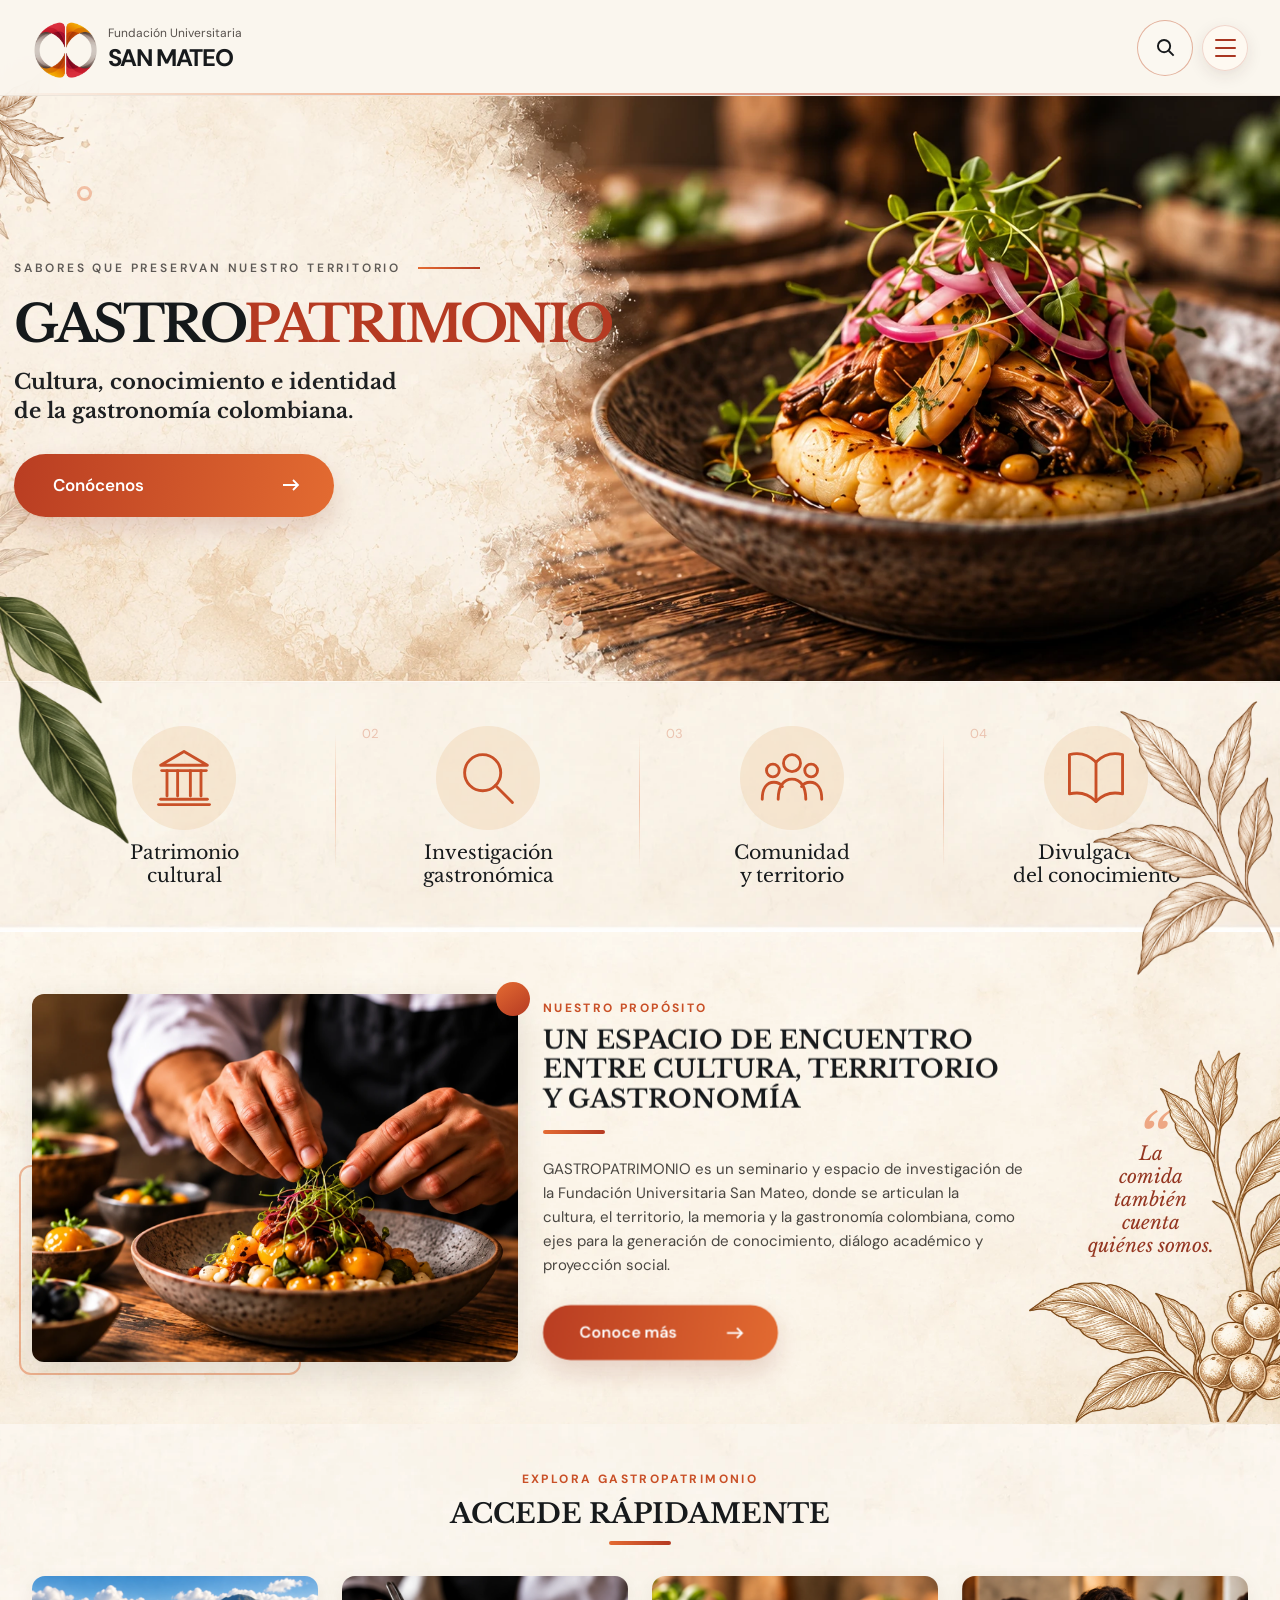
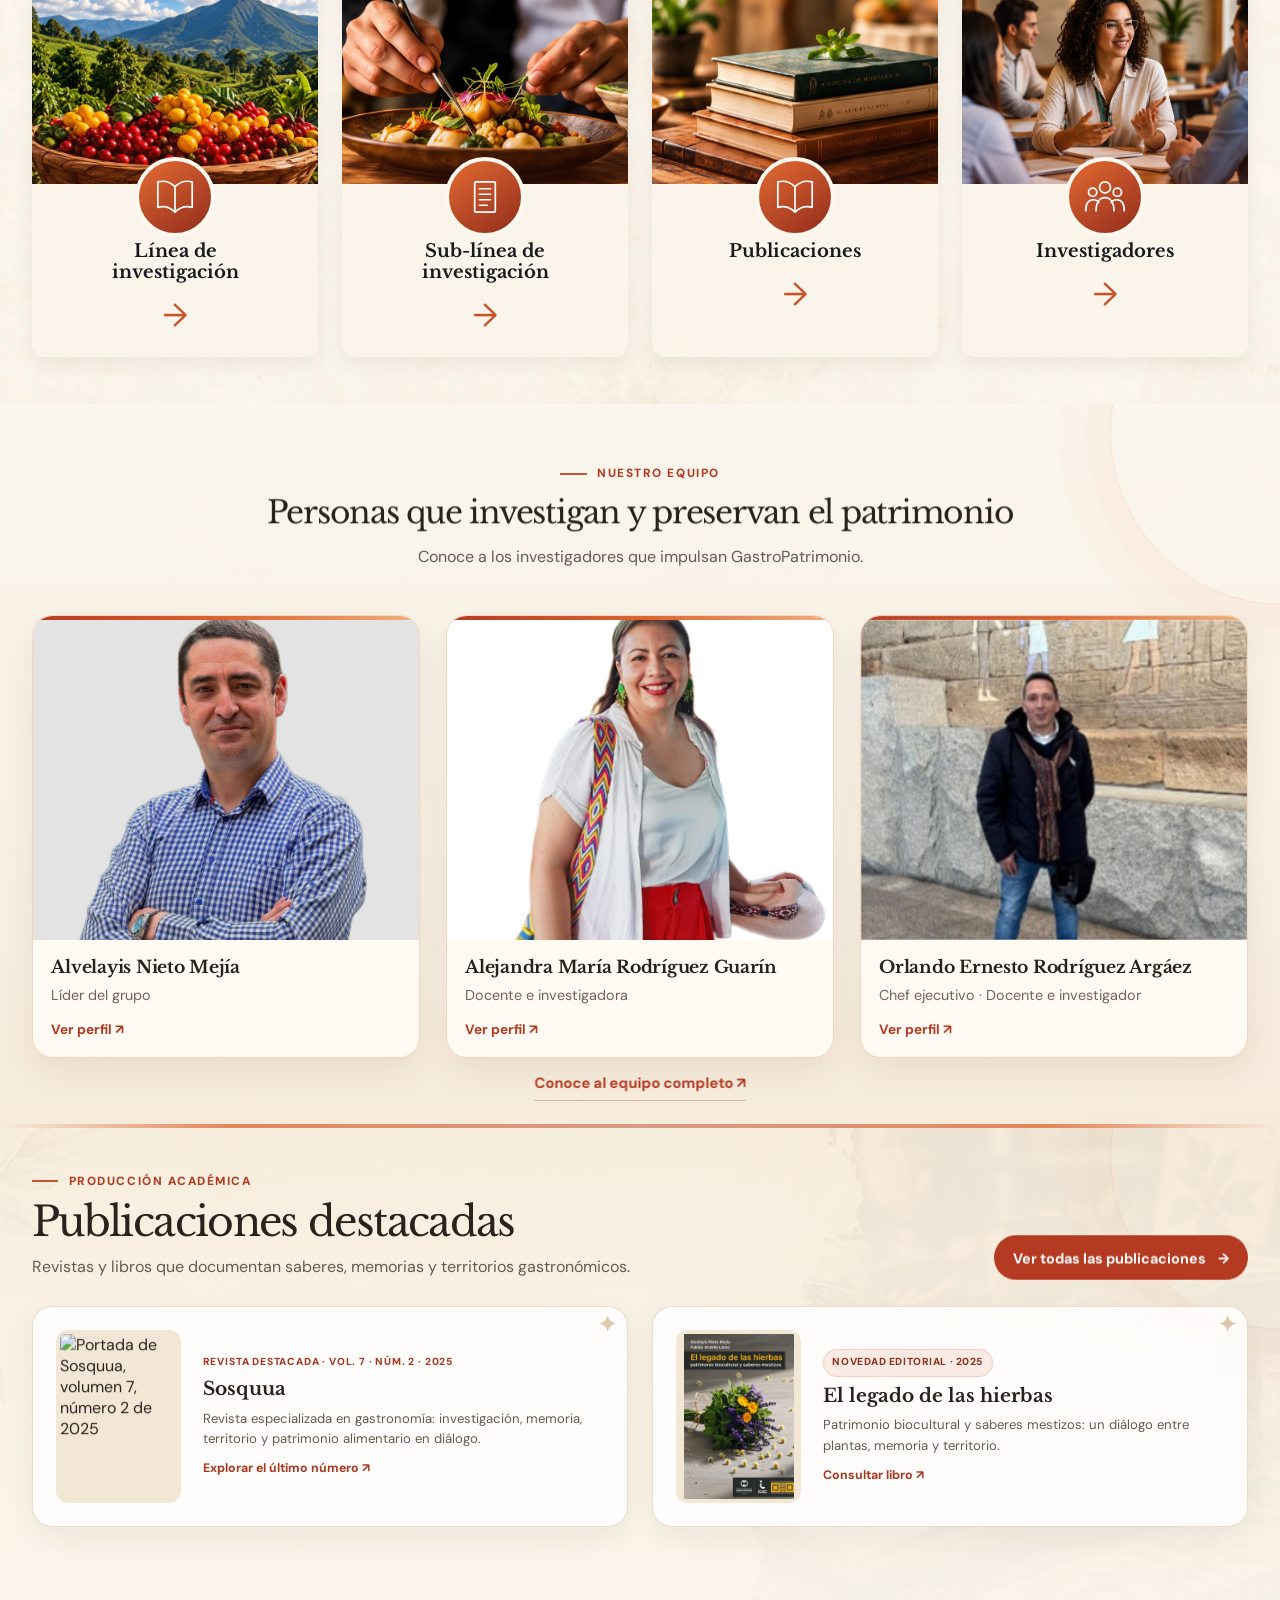
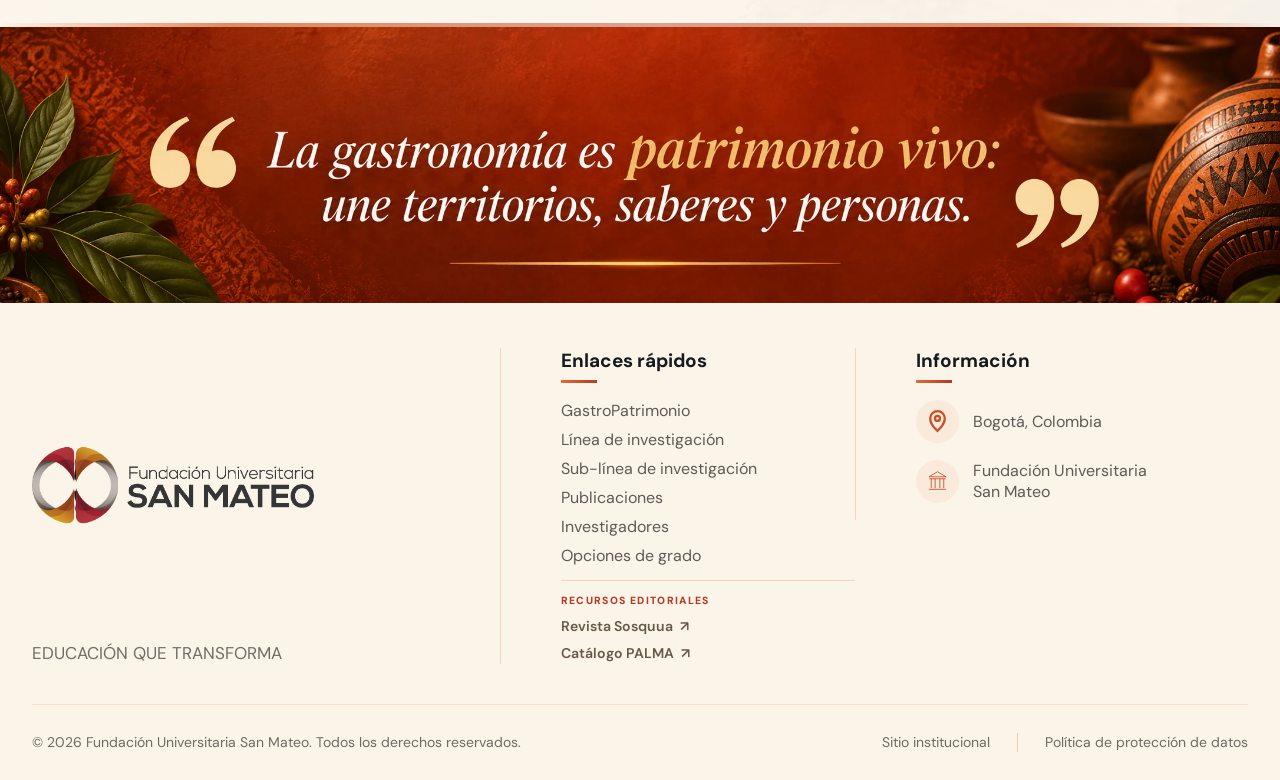
==== commit 4bd2969e: "Actualiza GastroPatrimonio y recursos visuales" ====
--- a/index.html
+++ b/index.html
@@ -32,6 +32,10 @@
  <link href="css/v14-motion-refinements.css" rel="stylesheet"/>
 <link href="css/v16-final-fixes.css" rel="stylesheet"/><link href="css/v17-final-polish.css" rel="stylesheet"/>
   <link href="css/v19-responsive-banners.css" rel="stylesheet"/>
+  <link href="css/v20-responsive-polish.css" rel="stylesheet"/>
+  <link href="css/v21-featured-mobile-titles.css" rel="stylesheet"/>
+  <link href="css/v22-unified-responsive.css" rel="stylesheet"/>
+  <link href="css/v23-global-mobile-polish.css" rel="stylesheet"/>
 </head>
 <body>
 <!-- PARTÍCULAS -->
@@ -372,37 +376,34 @@
 </div>
 </section>
 <!-- BANNER FINAL -->
-<section aria-labelledby="home-team-title" class="home-team section-padding"><div class="container"><div class="section-heading"><span class="eyebrow">Nuestro equipo</span><h2 id="home-team-title">Personas que investigan y preservan el patrimonio</h2><p>Conoce a los investigadores que impulsan GastroPatrimonio.</p></div><div class="home-team__grid"><a aria-label="Ver perfil de Alvelayis Nieto Mejía" class="home-team__card float-a" href="investigadores.html#investigadores"><img alt="Alvelayis Nieto Mejía" src="assets/images/investigadores/alvelayis-nieto-mejia.jpg"/><h3>Alvelayis Nieto Mejía</h3><p>Líder del grupo</p><span>Ver perfil ↗</span></a><a aria-label="Ver perfil de Alejandra María Rodríguez Guarín" class="home-team__card float-b" href="investigadores.html#investigadores"><img alt="Alejandra María Rodríguez Guarín" src="assets/images/investigadores/alejandra-maria-rodriguez-guarin.jpg"/><h3>Alejandra María Rodríguez Guarín</h3><p>Docente e investigadora</p><span>Ver perfil ↗</span></a><a aria-label="Ver perfil de Orlando Rodríguez Argaes" class="home-team__card float-c" href="investigadores.html#investigadores"><img alt="Orlando Rodríguez Argaes" src="assets/images/investigadores/orlando-rodriguez-argaes.jpg"/><h3>Orlando Rodríguez Argaes</h3><p>Investigador</p><span>Ver perfil ↗</span></a></div><a class="home-team__all" href="investigadores.html">Conoce al equipo completo ↗</a></div></section><section aria-labelledby="home-publications-title" class="home-publications section-padding" id="publicaciones-destacadas">
+<section aria-labelledby="home-team-title" class="home-team section-padding"><div class="container"><div class="section-heading"><span class="eyebrow">Nuestro equipo</span><h2 id="home-team-title">Personas que investigan y preservan el patrimonio</h2><p>Conoce a los investigadores que impulsan GastroPatrimonio.</p></div><div class="home-team__grid"><a aria-label="Ver perfil de Alvelayis Nieto Mejía" class="home-team__card float-a" href="investigadores.html#investigadores"><img alt="Alvelayis Nieto Mejía" src="assets/images/investigadores/alvelayis-nieto-mejia.jpg"/><h3>Alvelayis Nieto Mejía</h3><p>Líder del grupo</p><span>Ver perfil ↗</span></a><a aria-label="Ver perfil de Alejandra María Rodríguez Guarín" class="home-team__card float-b" href="investigadores.html#investigadores"><img alt="Alejandra María Rodríguez Guarín" src="assets/images/investigadores/alejandra-maria-rodriguez-guarin.jpg"/><h3>Alejandra María Rodríguez Guarín</h3><p>Docente e investigadora</p><span>Ver perfil ↗</span></a><a aria-label="Ver perfil de Orlando Ernesto Rodríguez Argáez" class="home-team__card float-c" href="investigadores.html#investigadores"><img alt="Orlando Rodríguez Argaes" src="assets/images/investigadores/orlando-rodriguez-argaes.jpg"/><h3>Orlando Ernesto Rodríguez Argáez</h3><p>Chef ejecutivo · Docente e investigador</p><span>Ver perfil ↗</span></a></div><a class="home-team__all" href="investigadores.html">Conoce al equipo completo ↗</a></div></section><section aria-labelledby="home-publications-title" class="home-publications section-padding" id="publicaciones-destacadas">
 <div class="container">
 <div class="home-publications__heading">
-<div><span class="eyebrow">Producción académica</span><h2 id="home-publications-title">Publicaciones destacadas</h2><p>Libros y capítulos que documentan saberes, memorias y territorios gastronómicos.</p></div>
+<div><span class="eyebrow">Producción académica</span><h2 id="home-publications-title">Publicaciones destacadas</h2><p>Revistas y libros que documentan saberes, memorias y territorios gastronómicos.</p></div>
 <a class="home-publications__all floating-button" href="publicaciones.html">Ver todas las publicaciones <span aria-hidden="true">→</span></a>
 </div>
-<a class="home-journal-mini" href="https://cipres.sanmateo.edu.co/ojs/index.php/sosquua/issue/view/232" rel="noopener noreferrer" target="_blank" aria-label="Consultar Sosquua, volumen 7 número 2 de 2025">
-<span class="home-journal-mini__visual">
-<img alt="Portada de Sosquua, volumen 7, número 2 de 2025" data-fallback="assets/images/publicaciones/portadas/sosquua-fallback-editorial.webp" loading="lazy" decoding="async" onerror="if(this.dataset.fallback && this.src !== new URL(this.dataset.fallback, document.baseURI).href){this.onerror=null;this.src=this.dataset.fallback;}" src="https://cipres.sanmateo.edu.co/ojs/public/journals/4/cover_issue_232_es_ES.jpg"/>
-<span class="home-journal-mini__visual-tag">SOSQUUA</span>
-</span>
-<span class="home-journal-mini__copy">
-<small><span>REVISTA DESTACADA</span><i>VOL. 7 · NÚM. 2 · 2025</i></small>
-<strong>Sosquua</strong>
-<span>Revista semestral especializada en gastronomía: investigación, memoria, territorio y patrimonio alimentario en diálogo.</span>
-<span class="home-journal-mini__topics"><b>Gastronomía</b><b>Territorio</b><b>Patrimonio</b></span>
-<span class="home-journal-mini__cta">Explorar el último número <em aria-hidden="true">↗</em></span>
-</span>
-<span class="home-journal-mini__mark" aria-hidden="true">↗</span>
-</a>
-<div class="gp-carousel home-pub-carousel" data-centered-carousel data-carousel-interval="2500" data-carousel-initial="1" aria-label="Publicaciones destacadas">
-<div class="gp-carousel__controls"><button aria-label="Publicación anterior" class="gp-carousel__arrow" data-carousel-prev type="button">←</button><span class="gp-carousel__counter" data-carousel-counter aria-live="polite">02 / 05</span><button aria-label="Publicación siguiente" class="gp-carousel__arrow" data-carousel-next type="button">→</button></div>
-<div class="gp-carousel__viewport" data-carousel-viewport tabindex="0" aria-label="Carrusel de publicaciones">
-<div class="home-publications__grid gp-carousel__track" data-carousel-track>
-<a class="home-publications__card float-a" href="https://cipres.sanmateo.edu.co/ojs/index.php/libros/issue/view/181" rel="noopener noreferrer" target="_blank"><img alt="Portada de Cacao, sabores y tradición" data-editorial-source="https://cipres.sanmateo.edu.co/ojs/public/journals/1/cover_issue_181_es_ES.jpg" data-fallback="assets/images/publicaciones/portadas/cacao-sabores-tradicion.webp" loading="lazy" src="assets/images/publicaciones/portadas/cacao-sabores-tradicion.webp"/><div><small>2023 · LIBRO</small><h3>Cacao, sabores y tradición</h3><span>Consultar en PALMA ↗</span></div></a>
-<a class="home-publications__card float-b" href="https://cipres.sanmateo.edu.co/ojs/index.php/libros/issue/view/192" rel="noopener noreferrer" target="_blank"><img alt="Portada de Tesoros líquidos de Colombia" data-editorial-source="https://cipres.sanmateo.edu.co/ojs/public/journals/1/cover_issue_192_es_ES.jpg" data-fallback="assets/images/publicaciones/portadas/tesoros-liquidos-colombia.webp" loading="lazy" src="assets/images/publicaciones/portadas/tesoros-liquidos-colombia.webp"/><div><small>2023 · LIBRO</small><h3>Tesoros líquidos de Colombia</h3><span>Consultar en PALMA ↗</span></div></a>
-<a class="home-publications__card float-c" href="https://cipres.sanmateo.edu.co/ojs/index.php/libros/issue/view/5" rel="noopener noreferrer" target="_blank"><img alt="Portada de El turismo gastronómico sostenible: Ruta Bochica" data-editorial-source="https://cipres.sanmateo.edu.co/ojs/public/journals/1/cover_issue_5_es_ES.jpg" data-fallback="assets/images/publicaciones/portadas/ruta-bochica.webp" loading="lazy" src="assets/images/publicaciones/portadas/ruta-bochica.webp"/><div><small>2020 · LIBRO</small><h3>El turismo gastronómico sostenible: Ruta Bochica</h3><span>Consultar en PALMA ↗</span></div></a>
-<a class="home-publications__card float-d" href="https://cipres.sanmateo.edu.co/ojs/index.php/libros/issue/view/13" rel="noopener noreferrer" target="_blank"><img alt="Portada de Ambientes de aprendizaje para la formación del profesional gastrónomo" data-editorial-source="https://cipres.sanmateo.edu.co/ojs/public/journals/1/cover_issue_13_es_ES.jpg" data-fallback="assets/images/publicaciones/portadas/profesional-gastronomo.webp" loading="lazy" src="assets/images/publicaciones/portadas/profesional-gastronomo.webp"/><div><small>2019 · LIBRO</small><h3>Ambientes de aprendizaje para la formación del profesional gastrónomo</h3><span>Consultar en PALMA ↗</span></div></a>
-
-<a class="home-publications__card float-e" href="https://cipres.sanmateo.edu.co/ojs/index.php/libros/issue/view/69" rel="noopener noreferrer" target="_blank"><img alt="Portada de Perspectivas turísticas" data-fallback="assets/images/publicaciones/portadas/perspectivas-turisticas.webp" loading="lazy" src="assets/images/publicaciones/portadas/perspectivas-turisticas.webp"/><div><small>2020 · LIBRO</small><h3>Perspectivas turísticas</h3><span>Consultar en PALMA ↗</span></div></a></div>
-</div><div class="gp-carousel__dots" data-carousel-dots aria-label="Elegir publicación"></div></div>
+<div class="home-publications-featured publication-featured-pair__grid" aria-label="Publicaciones destacadas: Sosquua y El legado de las hierbas">
+  <a class="publication-featured-card publication-featured-card--journal" href="https://cipres.sanmateo.edu.co/ojs/index.php/sosquua/issue/view/232" rel="noopener noreferrer" target="_blank" aria-label="Consultar Sosquua, volumen 7 número 2 de 2025">
+    <span class="publication-featured-card__cover"><img alt="Portada de Sosquua, volumen 7, número 2 de 2025" src="https://cipres.sanmateo.edu.co/ojs/public/journals/4/cover_issue_232_es_ES.jpg" data-fallback="assets/images/publicaciones/portadas/sosquua-fallback-editorial.webp" loading="lazy" decoding="async" onerror="if(this.dataset.fallback && this.src !== new URL(this.dataset.fallback, document.baseURI).href){this.onerror=null;this.src=this.dataset.fallback;}"/></span>
+    <span class="publication-featured-card__body">
+      <small>REVISTA DESTACADA · VOL. 7 · NÚM. 2 · 2025</small>
+      <strong>Sosquua</strong>
+      <span>Revista especializada en gastronomía: investigación, memoria, territorio y patrimonio alimentario en diálogo.</span>
+      <b>Explorar el último número ↗</b>
+    </span>
+    <span aria-hidden="true" class="publication-featured-card__mark">✦</span>
+  </a>
+  <a class="publication-featured-card publication-featured-card--latest" href="https://cipres.sanmateo.edu.co/ojs/index.php/libros/issue/view/242" rel="noopener noreferrer" target="_blank" aria-label="Consultar El legado de las hierbas">
+    <span class="publication-featured-card__cover"><img alt="Portada de El legado de las hierbas: patrimonio biocultural y saberes mestizos" src="assets/images/publicaciones/portadas/el-legado-de-las-hierbas.webp" loading="lazy" decoding="async" width="139" height="204"/></span>
+    <span class="publication-featured-card__body">
+      <small>NOVEDAD EDITORIAL · 2025</small>
+      <strong>El legado de las hierbas</strong>
+      <span>Patrimonio biocultural y saberes mestizos: un diálogo entre plantas, memoria y territorio.</span>
+      <b>Consultar libro ↗</b>
+    </span>
+    <span aria-hidden="true" class="publication-featured-card__mark">✦</span>
+  </a>
+</div>
 </div>
 </section><section class="final-banner reveal-banner">
 <img alt="La gastronomía es patrimonio vivo" src="assets/images/Inicio/Banner-final.webp"/>
--- a/css/v20-responsive-polish.css
+++ b/css/v20-responsive-polish.css
@@ -0,0 +1,345 @@
+/* GastroPatrimonio V20 — contraste móvil, entradas limpias y legibilidad editorial. */
+:root {
+  --gp-v20-ink: #28221e;
+  --gp-v20-paper: rgba(255, 249, 239, .93);
+  --gp-v20-line: rgba(160, 79, 44, .34);
+  --gp-v20-rust: #9f3523;
+  --gp-v20-orange: #d9572b;
+}
+
+/* El puntero del sistema permanece visible y las capas decorativas no interceptan el ratón. */
+html, body, body * { cursor: auto !important; }
+a[href], button, [role="button"], summary, label[for], input[type="button"], input[type="submit"], .degree-option-card { cursor: pointer !important; }
+input[type="text"], input[type="search"], input[type="email"], input[type="url"], textarea, [contenteditable="true"] { cursor: text !important; }
+#particles, .particles, .particles *, .particle, .particle::before, .particle::after,
+.decorative-particles, .decorative-particles *, .ambient-particle,
+.hero::before, .hero::after, .linea-hero::before, .linea-hero::after,
+.sublinea-hero::before, .sublinea-hero::after, .pub-hero::before, .pub-hero::after,
+.seminario-hero::before, .seminario-hero::after, .degree-hero::before, .degree-hero::after,
+.investigator-hero__wash { pointer-events: none !important; }
+
+/* Banners: eliminar velos lavados y brumas sobre las imágenes, manteniendo el recorte y la posición originales. */
+.hero::before { content: none !important; background: none !important; background-image: none !important; filter: none !important; }
+.linea-page .linea-hero::after,
+.sublinea-page .sublinea-hero::before,
+.sublinea-page .sublinea-hero__content::before,
+.pub-hero::after,
+.degree-page .degree-hero::before,
+.degree-page .degree-hero__veil,
+.seminario-hero::before,
+.investigator-hero__wash {
+  background: none !important;
+  background-image: none !important;
+  filter: none !important;
+  -webkit-backdrop-filter: none !important;
+  backdrop-filter: none !important;
+}
+.linea-page .linea-hero::after,
+.pub-hero::after,
+.sublinea-page .sublinea-hero__content::before { content: none !important; }
+.investigator-hero__wash { display: none !important; }
+.degree-page .degree-hero__veil { opacity: 0 !important; }
+
+/* No se cambia el alto, el encuadre ni el object-position de las imágenes en escritorio. */
+.hero__content,
+.linea-hero__content,
+.sublinea-hero__content,
+.pub-hero__content,
+.investigator-hero__content,
+.degree-hero__content,
+.seminario-hero__content {
+  text-wrap: pretty;
+}
+.hero__title, .linea-hero__title, .sublinea-hero__title,
+.pub-hero h1, .investigator-hero h1, .degree-hero h1, .seminario-hero__title {
+  text-shadow: none !important;
+  filter: none !important;
+  overflow-wrap: anywhere;
+}
+.hero__content *, .linea-hero__content *, .sublinea-hero__content *,
+.pub-hero__content *, .investigator-hero__content *, .degree-hero__content *,
+.seminario-hero__content *, .hero-load {
+  text-shadow: none !important;
+  filter: none !important;
+}
+
+/* Novedades del Home junto a la revista institucional. */
+.home-editorial-highlights {
+  display: grid;
+  grid-template-columns: repeat(2, minmax(0, 1fr));
+  gap: clamp(1rem, 2.2vw, 2rem);
+  margin: clamp(1.3rem, 2.8vw, 2.25rem) 0 clamp(1.6rem, 3vw, 2.5rem);
+}
+.home-editorial-highlight {
+  position: relative;
+  display: grid;
+  grid-template-columns: minmax(94px, 30%) minmax(0, 1fr);
+  align-items: center;
+  gap: clamp(.9rem, 1.7vw, 1.4rem);
+  min-width: 0;
+  min-height: 195px;
+  padding: clamp(1rem, 2vw, 1.45rem);
+  border: 1px solid rgba(118, 82, 55, .16);
+  border-radius: 20px;
+  background: rgba(255, 252, 246, .92);
+  box-shadow: 0 12px 32px rgba(58, 39, 24, .065);
+  color: var(--gp-v20-ink);
+  text-decoration: none;
+  overflow: hidden;
+  transition: transform .32s ease, box-shadow .32s ease, border-color .32s ease;
+}
+.home-editorial-highlight:hover,
+.home-editorial-highlight:focus-visible {
+  transform: translateY(-4px);
+  border-color: rgba(217, 87, 43, .5);
+  box-shadow: 0 18px 38px rgba(58, 39, 24, .11);
+}
+.home-editorial-highlight__cover {
+  display: flex;
+  align-items: center;
+  justify-content: center;
+  width: 100%;
+  max-height: 178px;
+  min-height: 132px;
+  padding: .2rem;
+  border-radius: 12px;
+  background: #f4ece0;
+  overflow: hidden;
+}
+.home-editorial-highlight__cover img {
+  display: block;
+  width: 100%;
+  height: 170px;
+  object-fit: contain;
+  object-position: center;
+  border-radius: 5px;
+}
+.home-editorial-highlight__copy { display: flex; flex-direction: column; align-items: flex-start; gap: .48rem; min-width: 0; }
+.home-editorial-highlight__copy small {
+  color: var(--gp-v20-rust);
+  font-size: .65rem;
+  line-height: 1.45;
+  font-weight: 800;
+  letter-spacing: .1em;
+  text-transform: uppercase;
+}
+.home-editorial-highlight__copy strong {
+  display: block;
+  font-family: "Libre Baskerville", Georgia, serif;
+  font-size: clamp(1rem, 1.45vw, 1.3rem);
+  line-height: 1.28;
+  overflow-wrap: anywhere;
+}
+.home-editorial-highlight__copy > span { color: #655950; font-size: .84rem; line-height: 1.6; }
+.home-editorial-highlight__copy > b { margin-top: .25rem; color: var(--gp-v20-rust); font-size: .78rem; line-height: 1.45; }
+.home-editorial-highlight__laurel {
+  position: absolute;
+  top: .7rem;
+  right: .8rem;
+  display: grid;
+  place-items: center;
+  width: 27px;
+  height: 27px;
+  border: 1px solid rgba(165, 113, 45, .4);
+  border-radius: 50%;
+  color: #8d5f1f;
+  background: rgba(250, 237, 210, .9);
+  font-size: .9rem;
+}
+.home-editorial-highlight--award { border-color: rgba(165, 113, 45, .4); }
+.home-editorial-highlight--award .home-editorial-highlight__cover { background: #f0e4ce; }
+
+/* Catálogo editorial: el libro reciente y la obra premiada son visibles desde la primera fila. */
+.editorial-picks__grid {
+  grid-template-columns: repeat(auto-fit, minmax(175px, 1fr)) !important;
+  align-items: stretch;
+}
+.editorial-picks__card { min-width: 0; }
+.editorial-picks__card--latest,
+.editorial-picks__card--award { border-color: rgba(217, 87, 43, .42) !important; box-shadow: 0 10px 28px rgba(94, 53, 30, .08); }
+.editorial-picks__card--latest > div small,
+.editorial-picks__card--award > div small { color: var(--gp-v20-rust) !important; font-weight: 800; }
+.editorial-picks__card--award > div > span { line-height: 1.55; }
+.publication-image { position: relative; }
+.publication-award-ribbon {
+  position: absolute;
+  left: .55rem;
+  right: .55rem;
+  bottom: .6rem;
+  display: block !important;
+  padding: .48rem .55rem;
+  border: 1px solid rgba(255, 255, 255, .35);
+  border-radius: 8px;
+  color: #fffaf0 !important;
+  background: rgba(83, 51, 26, .92);
+  text-align: center;
+  font-size: .6rem !important;
+  line-height: 1.35;
+  font-weight: 800;
+  letter-spacing: .08em;
+}
+.publication-card--award { border-color: rgba(165, 113, 45, .34); }
+.publication-card--latest { border-color: rgba(217, 87, 43, .32); }
+
+/* Corrige la etiqueta «Ver detalles» en capítulos: el selector general aplicaba el rojo también al texto. */
+.chapter-info .card-button,
+.publication-info .card-button {
+  display: inline-flex !important;
+  align-items: center;
+  justify-content: center;
+  width: fit-content;
+  max-width: 100%;
+  min-height: 36px;
+  margin-top: 13px;
+  padding: 9px 16px;
+  border: 1px solid var(--gp-v20-rust);
+  border-radius: 999px;
+  color: #fff !important;
+  background: var(--gp-v20-rust) !important;
+  font-size: .82rem;
+  font-weight: 800;
+  line-height: 1.2;
+  text-align: center;
+  opacity: 1 !important;
+  visibility: visible !important;
+}
+.chapter-info .card-button { position: relative; z-index: 1; }
+.publication-open { cursor: pointer !important; }
+.publication-card:focus-within, .chapter-card:focus-within { outline: 2px solid rgba(217, 87, 43, .6); outline-offset: 3px; }
+.publication-open:focus-visible { outline: 3px solid rgba(217, 87, 43, .55); outline-offset: -3px; }
+.publication-modal { z-index: 5000 !important; }
+.publication-modal .modal-window { max-height: min(88dvh, 760px); overflow-y: auto; }
+.publication-modal .modal-external-link { text-decoration: none; }
+
+/* El footer se mantiene visible y estático, sin transiciones de entrada. */
+footer .reveal,
+footer .reveal.in-view,
+footer .linea-reveal,
+footer [data-linea-reveal],
+.linea-footer .linea-reveal,
+.linea-footer [data-linea-reveal],
+footer .footer-reveal,
+footer .footer-reveal.in-view,
+footer .gp-motion-reveal,
+footer .gp-motion-reveal.gp-motion-visible,
+.footer .footer-reveal,
+.footer .footer-reveal.in-view,
+.footer .gp-motion-reveal,
+.footer .gp-motion-reveal.gp-motion-visible {
+  opacity: 1 !important;
+  visibility: visible !important;
+  filter: none !important;
+  transform: none !important;
+  translate: none !important;
+  clip-path: none !important;
+  transition: none !important;
+  animation: none !important;
+}
+
+/* Responsive: panel contenido detrás del bloque tipográfico, nunca como velo de borde a borde. */
+@media (max-width: 760px) {
+  .home-editorial-highlights { grid-template-columns: minmax(0, 1fr); gap: .9rem; }
+  .home-editorial-highlight { min-height: 0; grid-template-columns: 96px minmax(0, 1fr); gap: .85rem; padding: .9rem; border-radius: 17px; }
+  .home-editorial-highlight__cover { min-height: 118px; max-height: 145px; }
+  .home-editorial-highlight__cover img { height: 138px; }
+  .home-editorial-highlight__copy small { font-size: .59rem; letter-spacing: .07em; }
+  .home-editorial-highlight__copy strong { font-size: 1rem; }
+  .home-editorial-highlight__copy > span { font-size: .78rem; line-height: 1.5; }
+  .home-editorial-highlight__copy > b { font-size: .75rem; }
+
+  .hero::before { content: none !important; display: none !important; }
+  .hero__content { --gp-v20-paper: rgba(255, 249, 239, .93); --gp-v20-line: rgba(160, 79, 44, .34); }
+  .linea-hero__content { --gp-v20-paper: rgba(255, 252, 246, .94); --gp-v20-line: rgba(144, 86, 48, .30); }
+  .sublinea-hero__content { --gp-v20-paper: rgba(255, 244, 232, .93); --gp-v20-line: rgba(166, 73, 38, .34); }
+  .pub-hero__content { --gp-v20-paper: rgba(250, 247, 239, .94); --gp-v20-line: rgba(154, 91, 56, .31); }
+  .investigator-hero__content { --gp-v20-paper: rgba(246, 244, 233, .94); --gp-v20-line: rgba(100, 105, 69, .32); }
+  .degree-hero__content { --gp-v20-paper: rgba(250, 244, 231, .94); --gp-v20-line: rgba(154, 69, 47, .32); }
+  .seminario-hero__content { --gp-v20-paper: rgba(246, 241, 231, .94); --gp-v20-line: rgba(124, 92, 61, .32); }
+
+  .hero__content,
+  .linea-hero__content,
+  .sublinea-hero__content,
+  .pub-hero__content,
+  .investigator-hero__content,
+  .degree-hero__content,
+  .seminario-hero__content {
+    box-sizing: border-box !important;
+    width: fit-content !important;
+    max-width: min(84vw, 34rem) !important;
+    min-width: 0 !important;
+    margin-left: 0 !important;
+    margin-right: auto !important;
+    padding: clamp(1rem, 4vw, 1.25rem) !important;
+    border: 1px solid var(--gp-v20-line) !important;
+    border-radius: 20px !important;
+    background: var(--gp-v20-paper) !important;
+    box-shadow: 0 12px 30px rgba(47, 31, 19, .12) !important;
+    -webkit-backdrop-filter: none !important;
+    backdrop-filter: none !important;
+    text-shadow: none !important;
+  }
+  .hero__content > *, .linea-hero__content > *, .sublinea-hero__content > *,
+  .pub-hero__content > *, .investigator-hero__content > *,
+  .degree-hero__content > *, .seminario-hero__content > * { max-width: 100%; }
+
+  /* Los títulos se pueden dividir de forma natural; no se cortan por el borde del viewport. */
+  .hero__title { font-size: clamp(2.1rem, 10vw, 3.6rem) !important; line-height: 1.02 !important; letter-spacing: -.055em !important; }
+  .hero__eyebrow { max-width: 100%; font-size: .66rem !important; letter-spacing: .09em !important; line-height: 1.5 !important; }
+  .hero__subtitle { max-width: 34ch; font-size: clamp(.95rem, 4vw, 1.15rem) !important; line-height: 1.55 !important; }
+  .linea-hero__title { font-size: clamp(2rem, 9vw, 3.1rem) !important; letter-spacing: -.045em !important; line-height: 1.05 !important; }
+  .linea-hero__subtitle { font-size: clamp(1rem, 4.5vw, 1.3rem) !important; line-height: 1.35 !important; }
+  .linea-hero__description { font-size: .9rem !important; line-height: 1.65 !important; }
+  .linea-hero__eyebrow, .sublinea-hero__eyebrow { font-size: .63rem !important; line-height: 1.45 !important; letter-spacing: .08em !important; }
+  .sublinea-hero__title { font-size: clamp(1.75rem, 8.1vw, 2.8rem) !important; line-height: 1.06 !important; letter-spacing: -.045em !important; overflow-wrap: anywhere !important; }
+  .sublinea-hero__title .title-black, .sublinea-hero__title .title-red { font-size: inherit !important; line-height: inherit !important; }
+  .sublinea-hero__subtitle { font-size: clamp(.92rem, 4vw, 1.08rem) !important; line-height: 1.55 !important; }
+  .pub-hero h1 { font-size: clamp(2rem, 9vw, 3.3rem) !important; line-height: 1.08 !important; letter-spacing: -.05em !important; }
+  .pub-hero .hero-description, .pub-hero__content > p { font-size: .94rem !important; line-height: 1.65 !important; }
+  .investigator-hero h1 { font-size: clamp(2.05rem, 9vw, 3.35rem) !important; line-height: 1.05 !important; letter-spacing: -.045em !important; margin-block: .8rem !important; }
+  .investigator-hero p { font-size: clamp(.94rem, 4vw, 1.08rem) !important; line-height: 1.6 !important; }
+  .degree-hero h1 { font-size: clamp(2.2rem, 10vw, 3.8rem) !important; line-height: 1.03 !important; letter-spacing: -.055em !important; overflow-wrap: anywhere; }
+  .degree-hero__content > p { font-size: .95rem !important; line-height: 1.65 !important; }
+  .seminario-hero__title { font-size: clamp(2rem, 9.5vw, 3.5rem) !important; line-height: 1.05 !important; letter-spacing: -.05em !important; }
+  .seminario-hero__subtitle, .seminario-hero__content > p { font-size: .94rem !important; line-height: 1.65 !important; }
+
+  /* Neutraliza las capas de gradiente creadas dentro de las media queries antiguas. */
+  .linea-hero::after, .sublinea-hero__content::before, .pub-hero::after,
+  .seminario-hero::before, .investigator-hero__wash, .degree-hero__veil { display: none !important; }
+
+  .editorial-picks__grid { grid-template-columns: repeat(2, minmax(0, 1fr)) !important; gap: .8rem !important; }
+  .editorial-picks__card img { height: 155px !important; object-fit: contain !important; background: #f5ede1; }
+  .editorial-picks__card > div { padding: .8rem !important; }
+  .editorial-picks__card > div h3 { font-size: .86rem !important; line-height: 1.4 !important; overflow-wrap: anywhere; }
+  .editorial-picks__card > div span { font-size: .72rem !important; }
+  .publication-award-ribbon { font-size: .52rem !important; padding: .35rem .35rem; }
+  .chapter-info .card-button, .publication-info .card-button { font-size: .76rem; padding: .58rem .7rem; white-space: normal; }
+  .publication-modal { padding: .65rem !important; }
+  .publication-modal .modal-window { width: min(100%, 480px); max-height: 92dvh; grid-template-columns: minmax(0, 1fr) !important; }
+  .publication-modal .modal-image { min-height: 150px; max-height: 220px; overflow: hidden; }
+  .publication-modal .modal-image img { width: 100%; height: 220px; object-fit: contain; }
+  .publication-modal .modal-content { padding: 1.25rem !important; }
+}
+
+@media (max-width: 420px) {
+  .home-editorial-highlight { grid-template-columns: 82px minmax(0, 1fr); }
+  .home-editorial-highlight__cover img { height: 124px; }
+  .home-editorial-highlight__copy small { font-size: .54rem; }
+  .editorial-picks__grid { grid-template-columns: minmax(0, 1fr) !important; }
+  .editorial-picks__card { display: grid; grid-template-columns: 92px minmax(0,1fr); align-items: center; }
+  .editorial-picks__card img { width: 92px !important; height: 128px !important; }
+}
+
+@media (prefers-reduced-motion: reduce) {
+  .home-editorial-highlight, .chapter-info .card-button, .publication-info .card-button { transition: none !important; }
+}
+
+/* Mantiene la entrada suave, pero sin desenfoque que vuelva ilegibles los títulos. */
+html.gp-motion-ready body.gp-motion-individual .gp-motion-reveal:not(.gp-motion-visible),
+html.gp-motion-ready body.gp-motion-individual .gp-motion-reveal.gp-motion-visible { filter: none !important; }
+html.js:not(.page-ready) .hero__eyebrow, html.js:not(.page-ready) .hero__title,
+html.js:not(.page-ready) .hero__subtitle, html.js:not(.page-ready) .hero__location,
+html.js:not(.page-ready) .hero .main-button,
+html.js:not(.linea-ready) .linea-hero__eyebrow, html.js:not(.linea-ready) .linea-hero__title,
+html.js:not(.linea-ready) .linea-hero__subtitle, html.js:not(.linea-ready) .linea-hero__description,
+html.js:not(.page-ready) .seminario-hero__title, html.js:not(.page-ready) .seminario-hero__subtitle,
+html.js:not(.page-ready) .seminario-kicker, html.js:not(.page-ready) .seminario-hero .main-button { filter: none !important; }
--- a/css/v21-featured-mobile-titles.css
+++ b/css/v21-featured-mobile-titles.css
@@ -0,0 +1,242 @@
+/* GastroPatrimonio V21 — selección editorial y alineación de títulos en móviles. */
+:root {
+  --gp-v21-ink: #28221e;
+  --gp-v21-paper: rgba(255, 250, 242, .94);
+  --gp-v21-line: rgba(160, 79, 44, .30);
+  --gp-v21-accent: #d9572b;
+}
+
+/* INICIO: la revista y la novedad editorial se muestran como dos únicas piezas destacadas. */
+.home-publications-featured {
+  display: grid;
+  grid-template-columns: repeat(2, minmax(0, 1fr));
+  align-items: stretch;
+  gap: clamp(1rem, 2vw, 1.5rem);
+  margin: clamp(1rem, 2.2vw, 1.6rem) 0 clamp(1.6rem, 3vw, 2.5rem);
+}
+.home-publications-featured > .home-journal-mini,
+.home-publications-featured > .home-editorial-highlights { min-width: 0; height: 100%; margin: 0; }
+.home-publications-featured .home-journal-mini {
+  box-sizing: border-box;
+  grid-template-columns: minmax(80px, 112px) minmax(0, 1fr) 28px !important;
+  align-content: center;
+  gap: clamp(.65rem, 1.2vw, 1rem) !important;
+  min-height: 100%;
+  padding: clamp(.85rem, 1.5vw, 1.2rem) !important;
+}
+.home-publications-featured .home-journal-mini__visual,
+.home-publications-featured .home-journal-mini__visual img { min-height: 155px; }
+.home-publications-featured .home-editorial-highlights { display: block; }
+.home-publications-featured .home-editorial-highlight {
+  box-sizing: border-box;
+  height: 100%;
+  grid-template-columns: minmax(82px, 112px) minmax(0, 1fr);
+  gap: clamp(.65rem, 1.2vw, 1rem);
+  padding: clamp(.85rem, 1.5vw, 1.2rem);
+}
+.home-publications-featured .home-editorial-highlight__cover { min-height: 155px; }
+.home-publications-featured .home-editorial-highlight__cover img { height: 155px; }
+
+/* PUBLICACIONES: una pareja de tarjetas, revista + libro reciente. */
+.publication-featured-pair {
+  position: relative;
+  padding: clamp(1.4rem, 3.4vw, 2.5rem) 0;
+  border-block: 1px solid rgba(132, 88, 48, .12);
+  background: rgba(255, 251, 244, .94);
+}
+.publication-featured-pair__grid {
+  display: grid;
+  grid-template-columns: repeat(2, minmax(0, 1fr));
+  align-items: stretch;
+  gap: clamp(1rem, 2vw, 1.5rem);
+}
+.publication-featured-card {
+  position: relative;
+  display: grid;
+  grid-template-columns: minmax(84px, 125px) minmax(0, 1fr);
+  align-items: center;
+  gap: clamp(.85rem, 1.8vw, 1.35rem);
+  min-width: 0;
+  min-height: 205px;
+  padding: clamp(1rem, 1.8vw, 1.45rem);
+  overflow: hidden;
+  border: 1px solid rgba(160, 116, 72, .24);
+  border-radius: 20px;
+  background: rgba(255, 255, 255, .82);
+  box-shadow: 0 12px 30px rgba(57, 39, 22, .065);
+  color: var(--gp-v21-ink);
+  text-decoration: none;
+  transition: transform .28s ease, border-color .28s ease, box-shadow .28s ease;
+}
+.publication-featured-card:hover,
+.publication-featured-card:focus-visible {
+  transform: translateY(-3px);
+  border-color: rgba(217, 87, 43, .48);
+  box-shadow: 0 18px 38px rgba(57, 39, 22, .11);
+}
+.publication-featured-card__cover {
+  display: flex;
+  align-items: center;
+  justify-content: center;
+  min-width: 0;
+  min-height: 150px;
+  padding: .25rem;
+  overflow: hidden;
+  border-radius: 12px;
+  background: #f2e7d4;
+}
+.publication-featured-card__cover img {
+  display: block;
+  width: 100%;
+  height: 165px;
+  object-fit: contain;
+  object-position: center;
+  border-radius: 5px;
+}
+.publication-featured-card__body { display: flex; flex-direction: column; align-items: flex-start; gap: .45rem; min-width: 0; }
+.publication-featured-card__body small { color: #a93621; font-size: .64rem; line-height: 1.45; font-weight: 800; letter-spacing: .08em; text-transform: uppercase; }
+.publication-featured-card__body strong { display: block; max-width: 100%; font: 700 clamp(1rem, 1.45vw, 1.3rem)/1.3 "Libre Baskerville", Georgia, serif; overflow-wrap: anywhere; }
+.publication-featured-card__body > span { color: #655950; font-size: .82rem; line-height: 1.55; }
+.publication-featured-card__body > b { margin-top: .2rem; color: #a93621; font-size: .77rem; line-height: 1.45; }
+.publication-featured-card__mark { position: absolute; top: .45rem; right: .7rem; color: rgba(165, 113, 45, .38); font: 700 1.4rem/1 Georgia, serif; pointer-events: none; }
+.publication-featured-card--latest { border-color: rgba(217, 87, 43, .28); }
+.publication-featured-card--latest .publication-featured-card__cover { background: #f1e4cf; }
+
+/* Móviles: mantener el bloque tipográfico a la izquierda y centrarlo verticalmente sobre el banner. */
+@media (max-width: 760px) {
+  .hero, .linea-hero, .sublinea-hero, .pub-hero, .investigator-hero, .degree-hero, .seminario-hero {
+    position: relative !important;
+    display: flex !important;
+    align-items: center !important;
+    min-height: clamp(430px, 70svh, 590px) !important;
+    height: auto !important;
+    padding-block: 1rem !important;
+    box-sizing: border-box !important;
+    overflow: hidden !important;
+  }
+  .hero__container, .linea-hero__container, .seminario-hero__container {
+    position: relative !important;
+    display: flex !important;
+    align-items: center !important;
+    width: 100% !important;
+    min-height: inherit !important;
+    height: auto !important;
+    margin: 0 auto !important;
+    padding: .5rem max(4vw, 1rem) !important;
+    box-sizing: border-box !important;
+  }
+  .sublinea-hero__image { position: absolute !important; inset: 0 !important; width: 100% !important; height: 100% !important; }
+  .sublinea-hero__image img { display: block !important; width: 100% !important; height: 100% !important; object-fit: cover !important; object-position: center center !important; }
+  .sublinea-hero__container { position: absolute !important; inset: 0 !important; display: flex !important; align-items: center !important; width: 100% !important; height: 100% !important; padding: .5rem max(4vw, 1rem) !important; box-sizing: border-box !important; pointer-events: none !important; }
+  .sublinea-hero__content { pointer-events: auto !important; }
+  .hero__content, .linea-hero__content, .sublinea-hero__content,
+  .pub-hero__content, .investigator-hero__content, .degree-hero__content,
+  .seminario-hero__content {
+    position: relative !important;
+    inset: auto !important;
+    align-self: center !important;
+    width: fit-content !important;
+    max-width: min(84vw, 34rem) !important;
+    min-width: 0 !important;
+    margin: 0 auto 0 0 !important;
+    padding: clamp(.9rem, 3.8vw, 1.15rem) !important;
+    border: 1px solid var(--gp-v21-line) !important;
+    border-radius: 18px !important;
+    background: var(--gp-v21-paper) !important;
+    box-shadow: 0 12px 30px rgba(47, 31, 19, .13) !important;
+    -webkit-backdrop-filter: none !important;
+    backdrop-filter: none !important;
+    transform: none !important;
+    text-align: left !important;
+  }
+  .hero__content { flex: 0 1 auto !important; }
+  .degree-hero__content.container { width: fit-content !important; max-width: min(84vw, 34rem) !important; margin: 0 auto 0 0 !important; }
+  .pub-hero__content { padding-left: clamp(.9rem, 3.8vw, 1.15rem) !important; }
+  .hero__content > *, .linea-hero__content > *, .sublinea-hero__content > *,
+  .pub-hero__content > *, .investigator-hero__content > *, .degree-hero__content > *,
+  .seminario-hero__content > * { max-width: 100% !important; }
+  .hero__title, .linea-hero__title, .sublinea-hero__title,
+  .pub-hero h1, .investigator-hero h1, .degree-hero h1, .seminario-hero__title {
+    position: relative !important;
+    margin-top: .65rem !important;
+    margin-bottom: .7rem !important;
+    text-align: left !important;
+    overflow-wrap: anywhere !important;
+    word-break: normal !important;
+    hyphens: auto !important;
+  }
+  .hero__title::before, .linea-hero__title::before, .sublinea-hero__title::before,
+  .pub-hero h1::before, .investigator-hero h1::before, .degree-hero h1::before,
+  .seminario-hero__title::before {
+    content: "";
+    display: inline-block;
+    width: .27em;
+    height: .27em;
+    margin-right: .34em;
+    margin-bottom: .08em;
+    border-radius: 2px;
+    vertical-align: middle;
+    background: var(--gp-v21-accent);
+    box-shadow: 0 0 0 4px rgba(217, 87, 43, .10);
+  }
+  .hero__eyebrow, .linea-hero__eyebrow, .sublinea-hero__eyebrow,
+  .hero-eyebrow, .degree-eyebrow, .seminario-kicker {
+    max-width: 100% !important;
+    text-align: left !important;
+    font-size: clamp(.58rem, 2.35vw, .68rem) !important;
+    line-height: 1.5 !important;
+    letter-spacing: .075em !important;
+  }
+  .hero__title { font-size: clamp(1.8rem, 8.2vw, 2.75rem) !important; line-height: 1.05 !important; letter-spacing: -.05em !important; }
+  .linea-hero__title { font-size: clamp(1.7rem, 7.6vw, 2.6rem) !important; line-height: 1.08 !important; letter-spacing: -.045em !important; }
+  .sublinea-hero__title { font-size: clamp(1.55rem, 7.5vw, 2.5rem) !important; line-height: 1.08 !important; letter-spacing: -.045em !important; }
+  .pub-hero h1 { font-size: clamp(1.8rem, 8.6vw, 2.8rem) !important; line-height: 1.08 !important; letter-spacing: -.045em !important; }
+  .investigator-hero h1 { font-size: clamp(1.8rem, 8vw, 2.7rem) !important; line-height: 1.08 !important; letter-spacing: -.045em !important; margin-block: .65rem !important; }
+  .degree-hero h1 { font-size: clamp(2rem, 8.8vw, 3rem) !important; line-height: 1.03 !important; letter-spacing: -.05em !important; }
+  .seminario-hero__title { font-size: clamp(1.7rem, 8.4vw, 2.8rem) !important; line-height: 1.05 !important; letter-spacing: -.05em !important; }
+  .hero__subtitle, .linea-hero__subtitle, .sublinea-hero__subtitle,
+  .pub-hero .hero-description, .pub-hero__content > p, .investigator-hero p,
+  .degree-hero__content > p, .seminario-hero__subtitle, .seminario-hero__content > p {
+    max-width: 38ch !important;
+    font-size: clamp(.82rem, 3.55vw, .98rem) !important;
+    line-height: 1.55 !important;
+    text-align: left !important;
+  }
+  .home-publications-featured { grid-template-columns: minmax(0, 1fr); gap: .85rem; }
+  .home-publications-featured .home-journal-mini { grid-template-columns: 82px minmax(0, 1fr) 22px !important; min-height: 0; }
+  .home-publications-featured .home-journal-mini__visual,
+  .home-publications-featured .home-journal-mini__visual img { min-height: 125px; height: 125px !important; }
+  .home-publications-featured .home-editorial-highlight { grid-template-columns: 82px minmax(0, 1fr); min-height: 0; }
+  .home-publications-featured .home-editorial-highlight__cover { min-height: 125px; }
+  .home-publications-featured .home-editorial-highlight__cover img { height: 125px; }
+  .publication-featured-pair__grid { grid-template-columns: minmax(0, 1fr); gap: .85rem; }
+  .publication-featured-card { grid-template-columns: 88px minmax(0, 1fr); min-height: 0; gap: .85rem; padding: .85rem; border-radius: 16px; }
+  .publication-featured-card__cover { min-height: 125px; }
+  .publication-featured-card__cover img { height: 125px; }
+  .publication-featured-card__body small { font-size: .56rem; letter-spacing: .055em; }
+  .publication-featured-card__body strong { font-size: .95rem; }
+  .publication-featured-card__body > span { font-size: .76rem; }
+  .publication-featured-card__body > b { font-size: .72rem; }
+}
+
+@media (max-width: 420px) {
+  .hero, .linea-hero, .sublinea-hero, .pub-hero, .investigator-hero, .degree-hero, .seminario-hero {
+    min-height: clamp(420px, 68svh, 540px) !important;
+  }
+  .hero__content, .linea-hero__content, .sublinea-hero__content,
+  .pub-hero__content, .investigator-hero__content, .degree-hero__content,
+  .seminario-hero__content { max-width: 87vw !important; }
+  .home-publications-featured .home-journal-mini { grid-template-columns: 70px minmax(0, 1fr) 18px !important; }
+  .home-publications-featured .home-journal-mini__visual,
+  .home-publications-featured .home-journal-mini__visual img { min-height: 108px; height: 108px !important; }
+  .home-publications-featured .home-editorial-highlight { grid-template-columns: 70px minmax(0, 1fr); }
+  .home-publications-featured .home-editorial-highlight__cover { min-height: 108px; }
+  .home-publications-featured .home-editorial-highlight__cover img { height: 108px; }
+  .publication-featured-card { grid-template-columns: 74px minmax(0, 1fr); gap: .7rem; }
+  .publication-featured-card__cover, .publication-featured-card__cover img { min-height: 108px; height: 108px; }
+}
+
+@media (prefers-reduced-motion: reduce) {
+  .publication-featured-card, .home-publications-featured .home-editorial-highlight,
+  .home-publications-featured .home-journal-mini { transition: none !important; }
+}
--- a/css/v22-unified-responsive.css
+++ b/css/v22-unified-responsive.css
@@ -0,0 +1,403 @@
+/* GastroPatrimonio V22 — tarjetas editoriales unificadas y responsive coherente. */
+:root {
+  --gp-v22-ink: #28221e;
+  --gp-v22-paper: rgba(255, 250, 242, .985);
+  --gp-v22-rust: #a93621;
+  --gp-v22-orange: #d9572b;
+  --gp-v22-border: rgba(160, 116, 72, .24);
+}
+
+/* Home y Publicaciones comparten exactamente el mismo componente de tarjeta. */
+.home-publications-featured,
+.publication-featured-pair__grid {
+  display: grid !important;
+  grid-template-columns: repeat(2, minmax(0, 1fr)) !important;
+  align-items: stretch !important;
+  gap: clamp(1rem, 2vw, 1.5rem) !important;
+}
+.home-publications-featured { margin: clamp(1rem, 2.2vw, 1.6rem) 0 clamp(1.6rem, 3vw, 2.5rem) !important; }
+.home-publications-featured > .publication-featured-card,
+.publication-featured-pair__grid > .publication-featured-card {
+  box-sizing: border-box !important;
+  display: grid !important;
+  grid-template-columns: minmax(84px, 125px) minmax(0, 1fr) !important;
+  align-items: center !important;
+  align-content: center !important;
+  gap: clamp(.85rem, 1.8vw, 1.35rem) !important;
+  min-width: 0 !important;
+  min-height: 205px !important;
+  height: 100% !important;
+  padding: clamp(1rem, 1.8vw, 1.45rem) !important;
+  position: relative !important;
+  overflow: hidden !important;
+  border: 1px solid var(--gp-v22-border) !important;
+  border-radius: 20px !important;
+  background: rgba(255, 255, 255, .84) !important;
+  box-shadow: 0 12px 30px rgba(57, 39, 22, .065) !important;
+  color: var(--gp-v22-ink) !important;
+  text-decoration: none !important;
+  transform: none;
+  transition: transform .28s ease, border-color .28s ease, box-shadow .28s ease !important;
+}
+.home-publications-featured > .publication-featured-card:hover,
+.home-publications-featured > .publication-featured-card:focus-visible,
+.publication-featured-pair__grid > .publication-featured-card:hover,
+.publication-featured-pair__grid > .publication-featured-card:focus-visible {
+  transform: translateY(-3px) !important;
+  border-color: rgba(217, 87, 43, .48) !important;
+  box-shadow: 0 18px 38px rgba(57, 39, 22, .11) !important;
+}
+.home-publications-featured .publication-featured-card__cover,
+.publication-featured-pair__grid .publication-featured-card__cover {
+  display: flex !important;
+  align-items: center !important;
+  justify-content: center !important;
+  min-width: 0 !important;
+  min-height: 150px !important;
+  height: 100% !important;
+  padding: .25rem !important;
+  overflow: hidden !important;
+  border-radius: 12px !important;
+  background: #f2e7d4 !important;
+}
+.home-publications-featured .publication-featured-card__cover img,
+.publication-featured-pair__grid .publication-featured-card__cover img {
+  display: block !important;
+  width: 100% !important;
+  height: 165px !important;
+  min-height: 0 !important;
+  object-fit: contain !important;
+  object-position: center !important;
+  border-radius: 5px !important;
+}
+.home-publications-featured .publication-featured-card__body,
+.publication-featured-pair__grid .publication-featured-card__body {
+  display: flex !important;
+  flex-direction: column !important;
+  align-items: flex-start !important;
+  gap: .45rem !important;
+  min-width: 0 !important;
+}
+.home-publications-featured .publication-featured-card__body small,
+.publication-featured-pair__grid .publication-featured-card__body small {
+  color: #a93621 !important;
+  font-size: .64rem !important;
+  line-height: 1.45 !important;
+  font-weight: 800 !important;
+  letter-spacing: .08em !important;
+  text-transform: uppercase !important;
+}
+.home-publications-featured .publication-featured-card__body strong,
+.publication-featured-pair__grid .publication-featured-card__body strong {
+  display: block !important;
+  max-width: 100% !important;
+  color: var(--gp-v22-ink) !important;
+  font: 700 clamp(1rem, 1.45vw, 1.3rem)/1.3 "Libre Baskerville", Georgia, serif !important;
+  overflow-wrap: anywhere !important;
+}
+.home-publications-featured .publication-featured-card__body > span,
+.publication-featured-pair__grid .publication-featured-card__body > span {
+  color: #655950 !important;
+  font-size: .82rem !important;
+  line-height: 1.55 !important;
+}
+.home-publications-featured .publication-featured-card__body > b,
+.publication-featured-pair__grid .publication-featured-card__body > b {
+  margin-top: .2rem !important;
+  color: #a93621 !important;
+  font-size: .77rem !important;
+  line-height: 1.45 !important;
+}
+.home-publications-featured .publication-featured-card__mark,
+.publication-featured-pair__grid .publication-featured-card__mark {
+  position: absolute !important;
+  top: .45rem !important;
+  right: .7rem !important;
+  color: rgba(165, 113, 45, .38) !important;
+  font: 700 1.4rem/1 Georgia, serif !important;
+  pointer-events: none !important;
+}
+/* Evita diferencias de estilo entre la tarjeta de revista y la del libro. */
+.home-publications-featured .publication-featured-card--journal,
+.home-publications-featured .publication-featured-card--latest,
+.publication-featured-pair__grid .publication-featured-card--journal,
+.publication-featured-pair__grid .publication-featured-card--latest {
+  border-color: var(--gp-v22-border) !important;
+}
+.home-publications-featured .publication-featured-card--journal .publication-featured-card__cover,
+.home-publications-featured .publication-featured-card--latest .publication-featured-card__cover,
+.publication-featured-pair__grid .publication-featured-card--journal .publication-featured-card__cover,
+.publication-featured-pair__grid .publication-featured-card--latest .publication-featured-card__cover {
+  background: #f2e7d4 !important;
+}
+
+/* Menú hamburguesa común: mismas dimensiones, posición, fondo y comportamiento visual en todas las páginas. */
+.menu-backdrop {
+  position: fixed !important;
+  inset: 0 !important;
+  z-index: 1200 !important;
+  display: block !important;
+  width: 100% !important;
+  height: 100% !important;
+  margin: 0 !important;
+  padding: 0 !important;
+  border: 0 !important;
+  border-radius: 0 !important;
+  background: rgba(34, 25, 19, .43) !important;
+  -webkit-backdrop-filter: blur(4px) !important;
+  backdrop-filter: blur(4px) !important;
+  opacity: 0 !important;
+  visibility: hidden !important;
+  pointer-events: none !important;
+  transition: opacity .24s ease, visibility .24s ease !important;
+  cursor: pointer !important;
+}
+.menu-backdrop.active { opacity: 1 !important; visibility: visible !important; pointer-events: auto !important; }
+.header.menu-active { z-index: 1250 !important; opacity: 1 !important; filter: none !important; transform: translateY(0) !important; pointer-events: auto !important; }
+body.menu-open { overflow: hidden !important; }
+
+@media (max-width: 1450px) {
+  .header__container { position: relative !important; }
+  .menu-button {
+    display: flex !important;
+    flex: 0 0 46px !important;
+    width: 46px !important;
+    min-width: 46px !important;
+    height: 46px !important;
+    align-items: center !important;
+    justify-content: center !important;
+    gap: 6px !important;
+    padding: 0 !important;
+    border: 1px solid rgba(169, 54, 33, .18) !important;
+    border-radius: 50% !important;
+    background: rgba(255, 250, 242, .96) !important;
+    box-shadow: 0 5px 16px rgba(54, 34, 21, .10) !important;
+    position: relative !important;
+    z-index: 1260 !important;
+    cursor: pointer !important;
+  }
+  .menu-button span { display: block !important; width: 21px !important; height: 2px !important; border-radius: 2px !important; background: #a93621 !important; }
+  .navigation {
+    position: fixed !important;
+    top: calc(var(--header-height, 92px) - 1px) !important;
+    right: clamp(10px, 3vw, 28px) !important;
+    left: auto !important;
+    bottom: auto !important;
+    z-index: 1270 !important;
+    display: flex !important;
+    flex-direction: column !important;
+    align-items: stretch !important;
+    justify-content: flex-start !important;
+    gap: .5rem !important;
+    width: min(420px, calc(100vw - 20px)) !important;
+    max-width: calc(100vw - 20px) !important;
+    height: auto !important;
+    max-height: calc(100dvh - var(--header-height, 92px) - 12px) !important;
+    margin: 0 !important;
+    padding: 1.1rem !important;
+    overflow-x: hidden !important;
+    overflow-y: auto !important;
+    border: 1px solid rgba(133, 97, 62, .18) !important;
+    border-radius: 0 0 1.15rem 1.15rem !important;
+    background: var(--gp-v22-paper) !important;
+    box-shadow: 0 24px 60px rgba(38, 29, 20, .20) !important;
+    visibility: hidden !important;
+    opacity: 0 !important;
+    pointer-events: none !important;
+    transform: translate3d(14px, -7px, 0) !important;
+    transition: visibility .22s ease, opacity .22s ease, transform .26s cubic-bezier(.22, .61, .36, 1) !important;
+  }
+  .navigation.open {
+    visibility: visible !important;
+    opacity: 1 !important;
+    pointer-events: auto !important;
+    transform: translate3d(0, 0, 0) !important;
+  }
+  .navigation__mobile-title { display: none !important; }
+  .navigation.open .navigation__mobile-title {
+    display: flex !important;
+    flex-direction: column !important;
+    gap: .28rem !important;
+    margin: 0 0 .4rem !important;
+    padding: .2rem .25rem .85rem !important;
+    border-bottom: 1px solid rgba(181, 58, 34, .17) !important;
+  }
+  .navigation__mobile-title span { color: var(--gp-v22-orange) !important; font-size: .66rem !important; line-height: 1.4 !important; font-weight: 800 !important; letter-spacing: .20em !important; }
+  .navigation__mobile-title strong { color: var(--gp-v22-ink) !important; font-family: "Libre Baskerville", Georgia, serif !important; font-size: 1.08rem !important; line-height: 1.3 !important; letter-spacing: -.025em !important; }
+  .navigation__link {
+    display: flex !important;
+    align-items: center !important;
+    justify-content: space-between !important;
+    gap: .8rem !important;
+    width: 100% !important;
+    min-height: 49px !important;
+    box-sizing: border-box !important;
+    margin: 0 !important;
+    padding: .72rem .85rem !important;
+    border: 1px solid rgba(181, 58, 34, .09) !important;
+    border-radius: .78rem !important;
+    color: #39322d !important;
+    background: rgba(255, 255, 255, .68) !important;
+    font-size: .92rem !important;
+    font-weight: 600 !important;
+    line-height: 1.35 !important;
+    white-space: normal !important;
+    text-align: left !important;
+    opacity: 1 !important;
+    transform: none !important;
+    box-shadow: none !important;
+    text-shadow: none !important;
+    text-decoration: none !important;
+    transition: color .2s ease, background .2s ease, border-color .2s ease, transform .2s ease !important;
+  }
+  .navigation__link span { display: inline !important; color: inherit !important; }
+  .navigation__link::before, .navigation__link::after { display: none !important; content: none !important; }
+  .navigation__link:hover, .navigation__link:focus-visible, .navigation__link.active {
+    color: var(--gp-v22-rust) !important;
+    border-color: rgba(217, 87, 43, .25) !important;
+    background: rgba(220, 100, 47, .11) !important;
+    transform: translateX(2px) !important;
+  }
+  .navigation__link b { display: inline-block !important; margin-left: auto !important; color: rgba(169, 54, 33, .65) !important; font-size: .7rem !important; }
+  .navigation__mobile-footer { display: flex !important; flex-direction: column !important; gap: .2rem !important; margin-top: .55rem !important; padding: .85rem .25rem .1rem !important; border-top: 1px solid rgba(181, 58, 34, .14) !important; color: #756a61 !important; }
+}
+@media (max-width: 768px) {
+  .navigation { right: 8px !important; width: min(420px, calc(100vw - 16px)) !important; max-width: calc(100vw - 16px) !important; padding: .9rem !important; }
+  .navigation__link { min-height: 47px !important; padding: .68rem .72rem !important; font-size: .89rem !important; }
+  .navigation__mobile-title strong { font-size: 1rem !important; }
+}
+@media (min-width: 1451px) {
+  .menu-button { display: none !important; }
+  .navigation__mobile-title, .navigation__mobile-footer { display: none !important; }
+  .menu-backdrop { display: none !important; }
+}
+
+/* En móvil, el panel de cada banner queda centrado verticalmente como en Inicio,
+   conserva el texto alineado a la izquierda y mantiene el cuadrado junto al título. */
+@media (max-width: 760px) {
+  .hero, .linea-hero, .sublinea-hero, .pub-hero, .investigator-hero, .degree-hero, .seminario-hero {
+    display: flex !important;
+    align-items: center !important;
+    justify-content: flex-start !important;
+    min-height: clamp(430px, 70svh, 590px) !important;
+    height: auto !important;
+    padding-block: 1rem !important;
+    box-sizing: border-box !important;
+    overflow: hidden !important;
+  }
+  .hero__container, .linea-hero__container, .sublinea-hero__container,
+  .seminario-hero__container {
+    display: flex !important;
+    align-items: center !important;
+    justify-content: flex-start !important;
+    width: 100% !important;
+    min-height: inherit !important;
+    height: auto !important;
+    margin: 0 auto !important;
+    padding: .5rem max(4vw, 1rem) !important;
+    box-sizing: border-box !important;
+  }
+  .sublinea-hero__container { position: absolute !important; inset: 0 !important; height: 100% !important; pointer-events: none !important; }
+  .sublinea-hero__content { pointer-events: auto !important; }
+  .hero__content, .linea-hero__content, .sublinea-hero__content,
+  .pub-hero__content, .investigator-hero__content, .degree-hero__content,
+  .seminario-hero__content {
+    position: relative !important;
+    inset: auto !important;
+    align-self: center !important;
+    width: fit-content !important;
+    max-width: min(84vw, 34rem) !important;
+    min-width: 0 !important;
+    margin: 0 auto 0 0 !important;
+    padding: clamp(.9rem, 3.8vw, 1.15rem) !important;
+    border: 1px solid var(--gp-v21-line, rgba(160, 79, 44, .30)) !important;
+    border-radius: 18px !important;
+    background: var(--gp-v21-paper, rgba(255, 250, 242, .94)) !important;
+    box-shadow: 0 12px 30px rgba(47, 31, 19, .13) !important;
+    -webkit-backdrop-filter: none !important;
+    backdrop-filter: none !important;
+    transform: none !important;
+    text-align: left !important;
+  }
+  .degree-hero__content.container { width: fit-content !important; max-width: min(84vw, 34rem) !important; margin: 0 auto 0 0 !important; }
+  .hero__title, .linea-hero__title, .sublinea-hero__title,
+  .pub-hero h1, .investigator-hero h1, .degree-hero h1, .seminario-hero__title {
+    position: relative !important;
+    margin-top: .55rem !important;
+    margin-bottom: .65rem !important;
+    text-align: left !important;
+    overflow-wrap: anywhere !important;
+    word-break: normal !important;
+    hyphens: auto !important;
+  }
+  .hero__title::before, .linea-hero__title::before, .sublinea-hero__title::before,
+  .pub-hero h1::before, .investigator-hero h1::before, .degree-hero h1::before,
+  .seminario-hero__title::before {
+    content: "" !important;
+    display: inline-block !important;
+    width: .27em !important;
+    height: .27em !important;
+    margin-right: .34em !important;
+    margin-bottom: .08em !important;
+    border-radius: 2px !important;
+    vertical-align: middle !important;
+    background: var(--gp-v21-accent, var(--gp-v22-orange)) !important;
+    box-shadow: 0 0 0 4px rgba(217, 87, 43, .10) !important;
+  }
+  .hero__eyebrow, .linea-hero__eyebrow, .sublinea-hero__eyebrow,
+  .hero-eyebrow, .degree-eyebrow, .seminario-kicker {
+    max-width: 100% !important;
+    text-align: left !important;
+    font-size: clamp(.58rem, 2.35vw, .68rem) !important;
+    line-height: 1.5 !important;
+    letter-spacing: .075em !important;
+  }
+  .hero__title { font-size: clamp(1.8rem, 8.2vw, 2.75rem) !important; line-height: 1.05 !important; letter-spacing: -.05em !important; }
+  .linea-hero__title { font-size: clamp(1.7rem, 7.6vw, 2.6rem) !important; line-height: 1.08 !important; letter-spacing: -.045em !important; }
+  .sublinea-hero__title { font-size: clamp(1.55rem, 7.5vw, 2.5rem) !important; line-height: 1.08 !important; letter-spacing: -.045em !important; }
+  .pub-hero h1 { font-size: clamp(1.8rem, 8.6vw, 2.8rem) !important; line-height: 1.08 !important; letter-spacing: -.045em !important; }
+  .investigator-hero h1 { font-size: clamp(1.8rem, 8vw, 2.7rem) !important; line-height: 1.08 !important; letter-spacing: -.045em !important; margin-block: .55rem !important; }
+  .degree-hero h1 { font-size: clamp(2rem, 8.8vw, 3rem) !important; line-height: 1.03 !important; letter-spacing: -.05em !important; }
+  .seminario-hero__title { font-size: clamp(1.7rem, 8.4vw, 2.8rem) !important; line-height: 1.05 !important; letter-spacing: -.05em !important; }
+  .hero__subtitle, .linea-hero__subtitle, .sublinea-hero__subtitle,
+  .pub-hero .hero-description, .pub-hero__content > p, .investigator-hero p,
+  .degree-hero__content > p, .seminario-hero__subtitle, .seminario-hero__content > p {
+    max-width: 38ch !important;
+    font-size: clamp(.82rem, 3.55vw, .98rem) !important;
+    line-height: 1.55 !important;
+    text-align: left !important;
+  }
+  .home-publications-featured, .publication-featured-pair__grid { grid-template-columns: minmax(0, 1fr) !important; gap: .85rem !important; }
+  .home-publications-featured > .publication-featured-card,
+  .publication-featured-pair__grid > .publication-featured-card {
+    grid-template-columns: 88px minmax(0, 1fr) !important;
+    min-height: 0 !important;
+    height: auto !important;
+    gap: .85rem !important;
+    padding: .85rem !important;
+    border-radius: 16px !important;
+  }
+  .home-publications-featured .publication-featured-card__cover,
+  .publication-featured-pair__grid .publication-featured-card__cover { min-height: 125px !important; height: 125px !important; }
+  .home-publications-featured .publication-featured-card__cover img,
+  .publication-featured-pair__grid .publication-featured-card__cover img { height: 125px !important; }
+  .home-publications-featured .publication-featured-card__body small,
+  .publication-featured-pair__grid .publication-featured-card__body small { font-size: .56rem !important; letter-spacing: .055em !important; }
+  .home-publications-featured .publication-featured-card__body strong,
+  .publication-featured-pair__grid .publication-featured-card__body strong { font-size: .95rem !important; }
+  .home-publications-featured .publication-featured-card__body > span,
+  .publication-featured-pair__grid .publication-featured-card__body > span { font-size: .76rem !important; }
+  .home-publications-featured .publication-featured-card__body > b,
+  .publication-featured-pair__grid .publication-featured-card__body > b { font-size: .72rem !important; }
+}
+@media (max-width: 420px) {
+  .home-publications-featured > .publication-featured-card,
+  .publication-featured-pair__grid > .publication-featured-card { grid-template-columns: 74px minmax(0, 1fr) !important; gap: .7rem !important; }
+  .home-publications-featured .publication-featured-card__cover,
+  .home-publications-featured .publication-featured-card__cover img,
+  .publication-featured-pair__grid .publication-featured-card__cover,
+  .publication-featured-pair__grid .publication-featured-card__cover img { min-height: 108px !important; height: 108px !important; }
+}
+@media (prefers-reduced-motion: reduce) {
+  .publication-featured-card { transition: none !important; }
+}
--- a/css/v23-global-mobile-polish.css
+++ b/css/v23-global-mobile-polish.css
@@ -0,0 +1,65 @@
+/* GastroPatrimonio V23 — acabado global móvil, menú coherente y etiqueta editorial. */
+:root {
+  --gp-v23-ink: #202020;
+  --gp-v23-paper: rgba(255, 250, 242, .94);
+  --gp-v23-rust: #bd3d24;
+  --gp-v23-orange: #e45c2c;
+  --gp-v23-border: rgba(173, 110, 58, .34);
+}
+/* Uniformidad del menú hamburguesa y de su contenido en todas las páginas. */
+@media (max-width: 1450px) {
+  .navigation__mobile-title { display:flex !important; flex-direction:column !important; gap:.28rem !important; padding:.5rem .4rem .85rem !important; margin:0 0 .35rem !important; border-bottom:1px solid rgba(173,110,58,.22) !important; }
+  .navigation__mobile-title span { color:#76695f !important; font:800 .62rem/1.3 "DM Sans",sans-serif !important; letter-spacing:.18em !important; }
+  .navigation__mobile-title strong { color:var(--gp-v23-ink) !important; font:700 1.05rem/1.2 "Libre Baskerville",Georgia,serif !important; letter-spacing:-.035em !important; }
+  .navigation__link { display:flex !important; align-items:center !important; justify-content:flex-start !important; gap:.6rem !important; min-height:48px !important; padding:.72rem .8rem !important; border:1px solid transparent !important; border-radius:12px !important; color:#39312b !important; font:600 .9rem/1.35 "DM Sans",sans-serif !important; text-align:left !important; }
+  .navigation__link.active, .navigation__link[aria-current="page"] { color:var(--gp-v23-rust) !important; background:rgba(228,92,44,.1) !important; border-color:rgba(189,61,36,.2) !important; }
+  .menu-button { display:flex !important; align-items:center !important; justify-content:center !important; }
+}
+/* Panel de título con la misma lógica visual de Home: centrado vertical, contenido a la izquierda. */
+@media (max-width: 760px) {
+  .hero, .linea-hero, .sublinea-hero, .pub-hero, .investigator-hero, .degree-hero, .seminario-hero {
+    display:flex !important; align-items:center !important; justify-content:flex-start !important;
+    min-height:clamp(430px, 72svh, 610px) !important; height:auto !important;
+    padding-block:1rem !important; box-sizing:border-box !important;
+  }
+  .hero__container, .linea-hero__container, .sublinea-hero__container, .pub-hero__container,
+  .investigator-hero__container, .degree-hero__container, .seminario-hero__container {
+    display:flex !important; align-items:center !important; justify-content:flex-start !important;
+    width:100% !important; min-height:inherit !important; margin:0 auto !important;
+    padding:.5rem max(4vw, 1rem) !important; box-sizing:border-box !important;
+  }
+  .hero__content, .linea-hero__content, .sublinea-hero__content, .pub-hero__content,
+  .investigator-hero__content, .degree-hero__content, .seminario-hero__content {
+    position:relative !important; inset:auto !important; align-self:center !important;
+    width:fit-content !important; max-width:min(88vw, 35rem) !important; min-width:0 !important;
+    margin:0 auto 0 0 !important; padding:clamp(.95rem, 4vw, 1.3rem) !important;
+    border:1px solid var(--gp-v23-border) !important; border-radius:20px !important;
+    background:var(--gp-v23-paper) !important; box-shadow:0 12px 32px rgba(47,31,19,.14) !important;
+    -webkit-backdrop-filter:none !important; backdrop-filter:none !important;
+    text-align:left !important; transform:none !important;
+  }
+  .hero__title, .linea-hero__title, .sublinea-hero__title, .pub-hero h1,
+  .investigator-hero h1, .degree-hero h1, .seminario-hero__title {
+    text-align:left !important; margin:.55rem 0 .65rem !important; overflow-wrap:anywhere !important;
+    line-height:1.06 !important; hyphens:auto !important;
+  }
+  .hero__eyebrow, .linea-hero__eyebrow, .sublinea-hero__eyebrow, .hero-eyebrow,
+  .degree-eyebrow, .seminario-kicker { text-align:left !important; }
+  .hero__subtitle, .linea-hero__subtitle, .sublinea-hero__subtitle, .pub-hero .hero-description,
+  .pub-hero__content>p, .investigator-hero p, .degree-hero__content>p, .seminario-hero__subtitle,
+  .seminario-hero__content>p { text-align:left !important; max-width:38ch !important; line-height:1.55 !important; }
+}
+/* La novedad se destaca con una etiqueta elegante, sin atribuirle premios de otro título. */
+.publication-featured-card--latest .publication-featured-card__body small {
+  display:inline-flex !important; align-items:center !important; width:fit-content !important;
+  max-width:100% !important; padding:.36rem .55rem !important; border-radius:999px !important;
+  color:#8f321f !important; background:rgba(217,87,43,.1) !important;
+  border:1px solid rgba(189,61,36,.16) !important; letter-spacing:.055em !important;
+}
+@media (max-width:420px) {
+  .hero__content, .linea-hero__content, .sublinea-hero__content, .pub-hero__content,
+  .investigator-hero__content, .degree-hero__content, .seminario-hero__content {
+    max-width:90vw !important; padding:.9rem !important; border-radius:17px !important;
+  }
+}
+@media (prefers-reduced-motion: reduce) { .navigation__link { transition:none !important; } }
